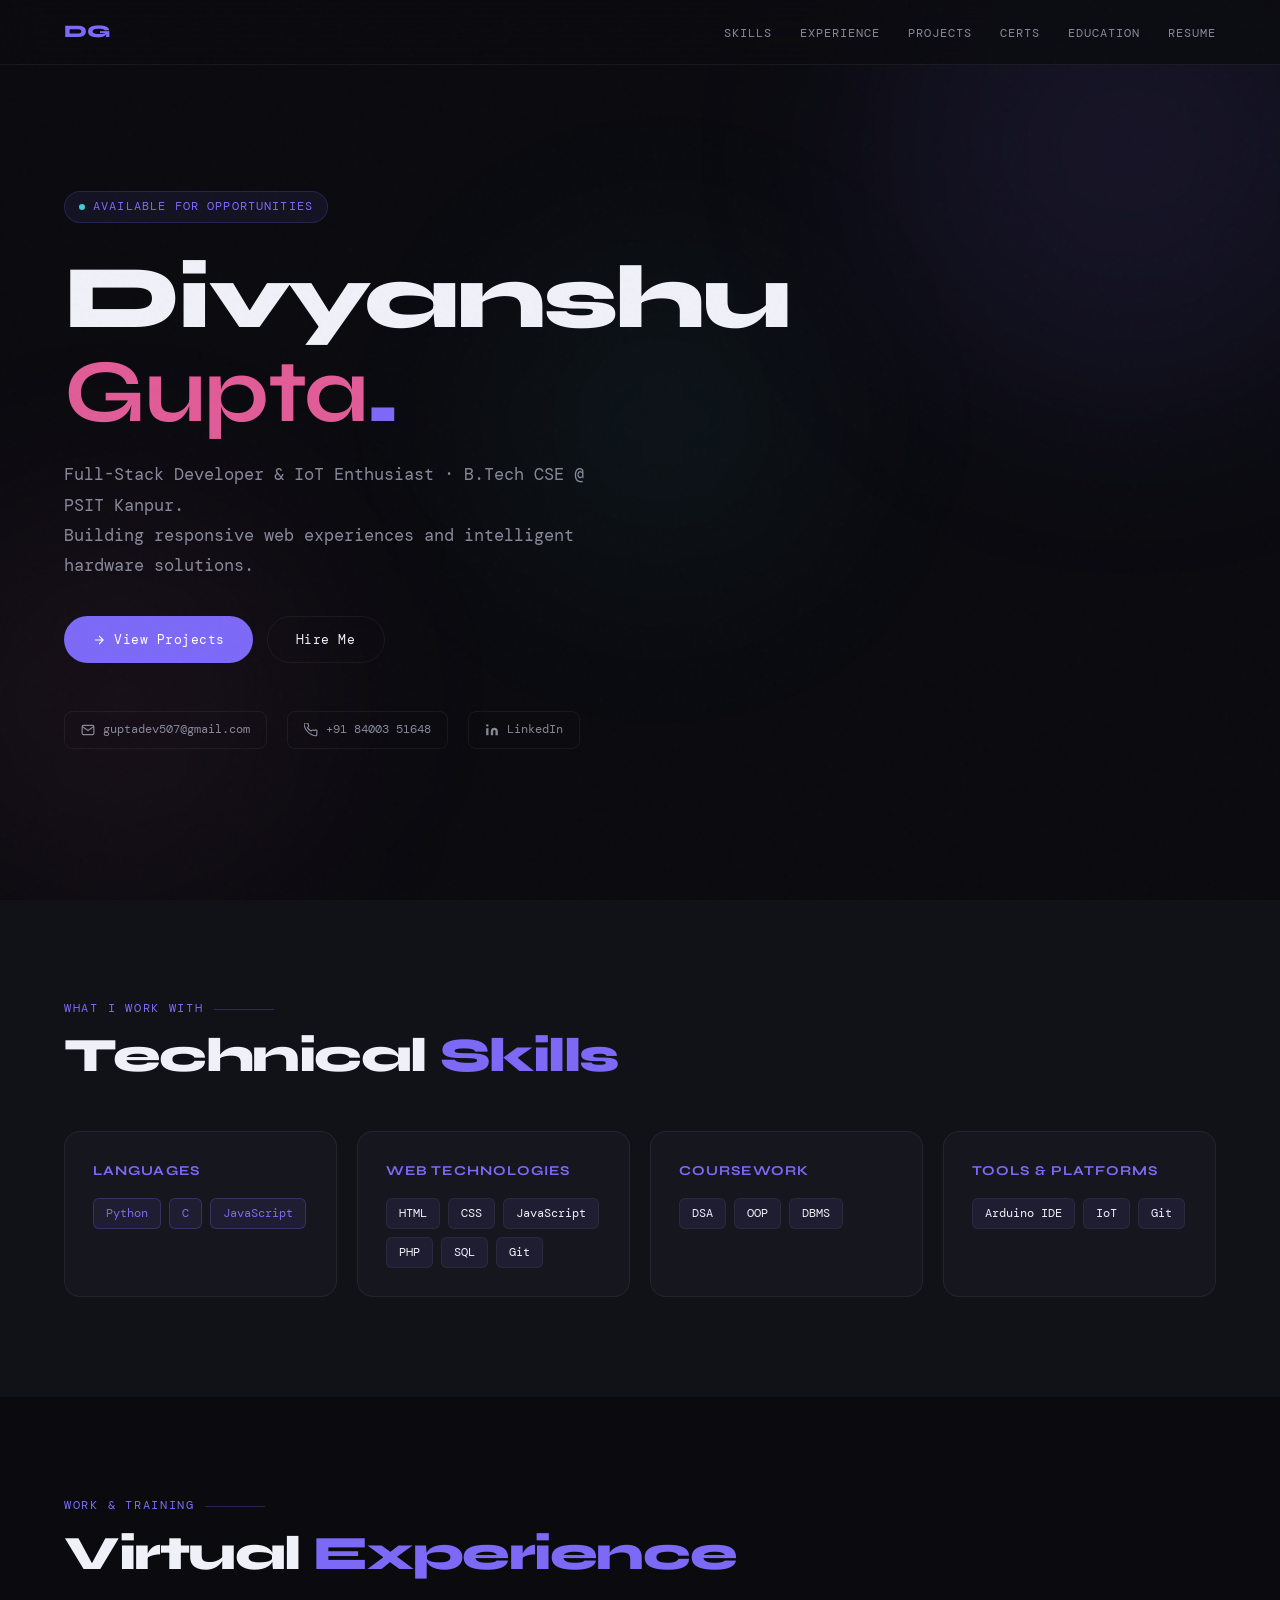
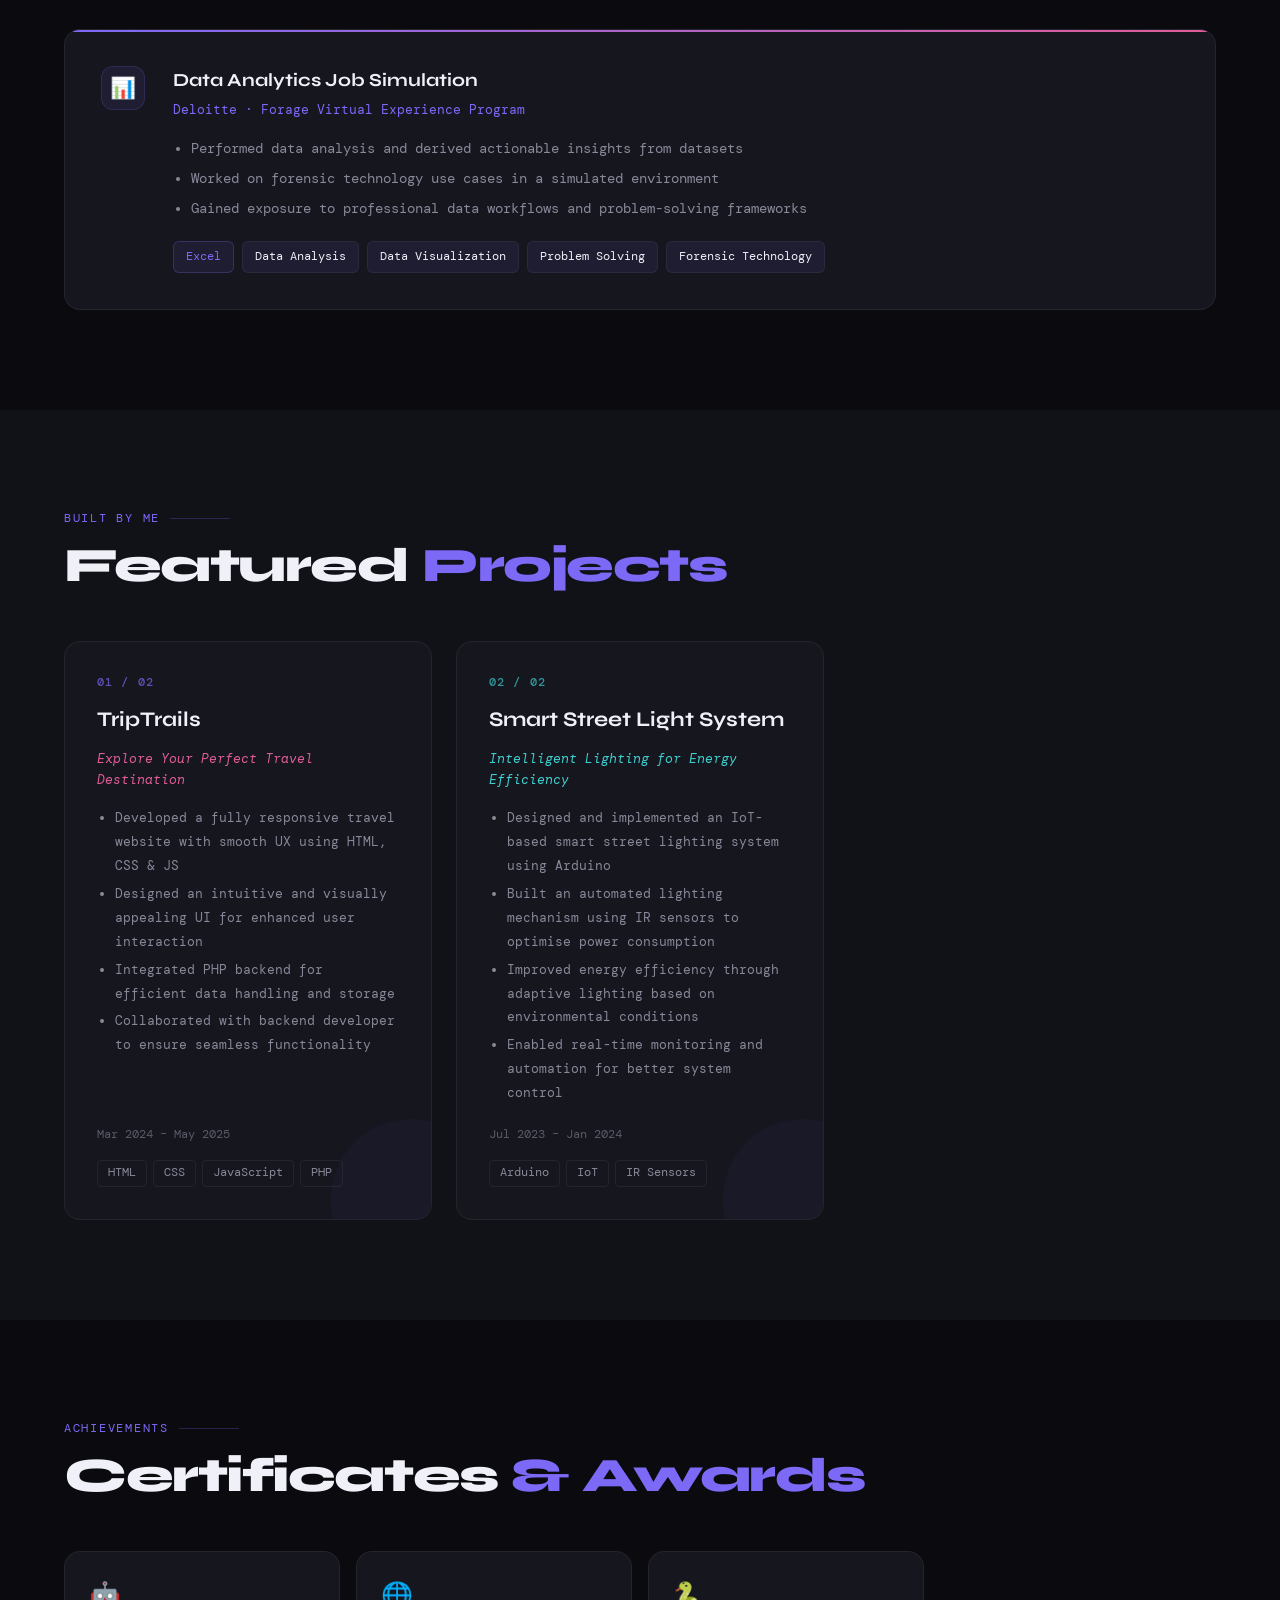
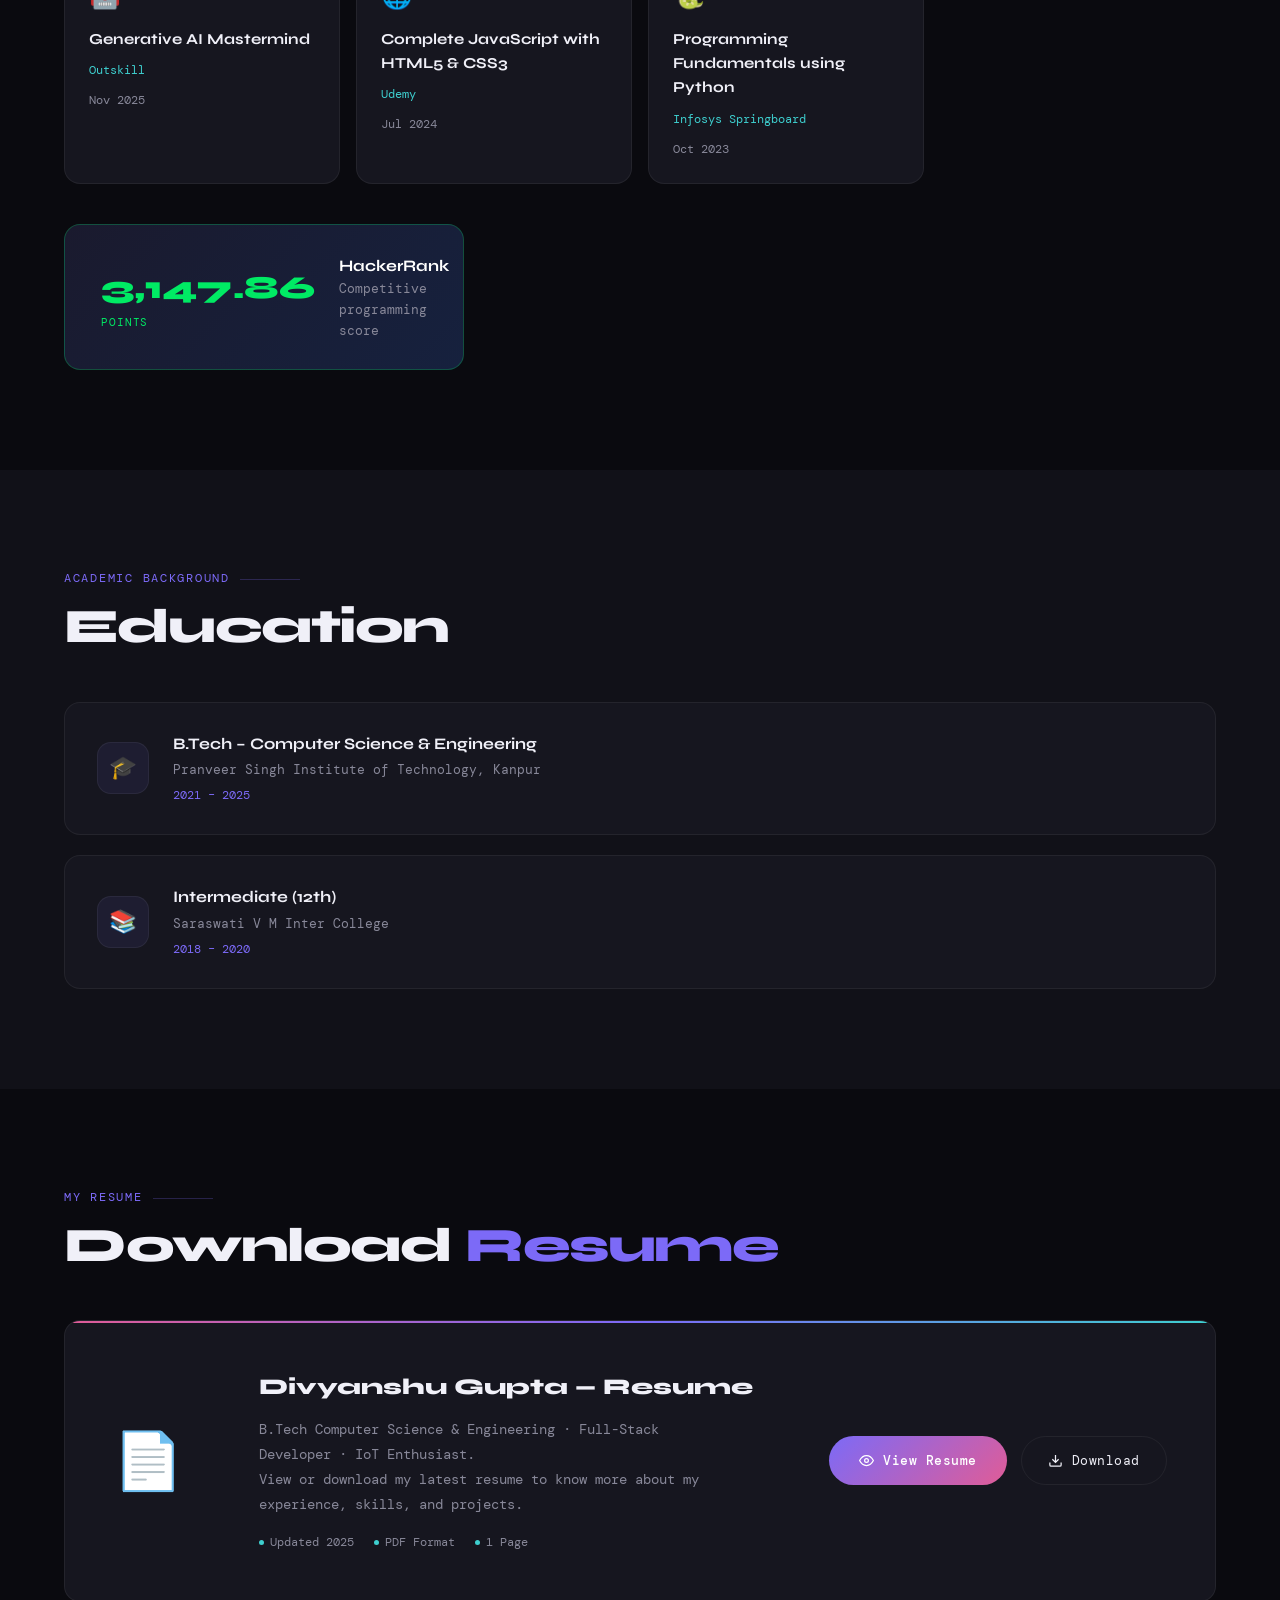
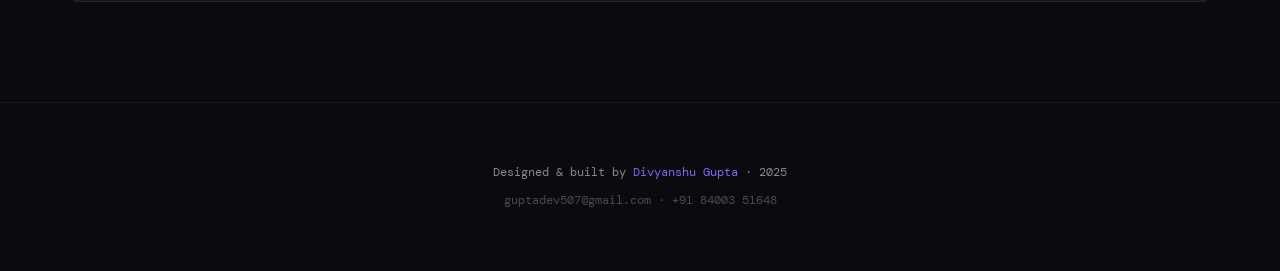
==== index.html @ 2677fa79 "Add files via upload" ====
<!DOCTYPE html>
<html lang="en">
<head>
<meta charset="UTF-8">
<meta name="viewport" content="width=device-width, initial-scale=1.0">
<title>Divyanshu Gupta – Developer Portfolio</title>
<link href="https://fonts.googleapis.com/css2?family=Syne:wght@400;600;700;800&family=DM+Mono:wght@300;400;500&family=Instrument+Serif:ital@0;1&display=swap" rel="stylesheet">
<link href="https://api.fontshare.com/v2/css?f[]=nexa@900,700,400&display=swap" rel="stylesheet">
<style>
  :root {
    --bg: #0a0a0f;
    --surface: #111118;
    --card: #16161f;
    --border: #ffffff0f;
    --accent: #7c6af7;
    --accent2: #e05c97;
    --accent3: #3ecfcf;
    --text: #f0f0f8;
    --muted: #888899;
    --tag-bg: #7c6af715;
    --radius: 16px;
  }

  *, *::before, *::after { box-sizing: border-box; margin: 0; padding: 0; }
  html { scroll-behavior: smooth; }

  body {
    background: var(--bg);
    color: var(--text);
    font-family: 'DM Mono', monospace;
    overflow-x: hidden;
    line-height: 1.6;
  }

  body::before {
    content: '';
    position: fixed; inset: 0;
    background-image: url("data:image/svg+xml,%3Csvg viewBox='0 0 200 200' xmlns='http://www.w3.org/2000/svg'%3E%3Cfilter id='n'%3E%3CfeTurbulence type='fractalNoise' baseFrequency='0.9' numOctaves='4' stitchTiles='stitch'/%3E%3C/filter%3E%3Crect width='100%25' height='100%25' filter='url(%23n)' opacity='0.04'/%3E%3C/svg%3E");
    pointer-events: none; z-index: 9999; opacity: .5;
  }

  /* ── Nav ── */
  nav {
    position: fixed; top: 0; left: 0; right: 0; z-index: 100;
    display: flex; align-items: center; justify-content: space-between;
    padding: 18px 5vw;
    background: #0a0a0fcc;
    backdrop-filter: blur(20px);
    border-bottom: 1px solid var(--border);
  }
  .nav-logo {
    font-family: 'Syne', sans-serif;
    font-weight: 800; font-size: 1.1rem;
    color: var(--accent); letter-spacing: -.02em;
    text-decoration: none;
  }
  .nav-links { display: flex; gap: 28px; list-style: none; }
  .nav-links a {
    color: var(--muted); text-decoration: none;
    font-size: .78rem; letter-spacing: .08em; text-transform: uppercase;
    transition: color .2s;
  }
  .nav-links a:hover { color: var(--text); }
  .hamburger { display: none; flex-direction: column; gap: 5px; cursor: pointer; background: none; border: none; }
  .hamburger span { width: 22px; height: 2px; background: var(--text); transition: all .3s; border-radius: 2px; }

  /* ── Hero ── */
  #hero {
    min-height: 100vh;
    display: flex; align-items: center;
    padding: 120px 5vw 80px;
    position: relative; overflow: hidden;
  }
  .hero-glow { position: absolute; border-radius: 50%; filter: blur(100px); pointer-events: none; }
  .glow-1 { width: 500px; height: 500px; background: #7c6af718; top: -100px; right: -100px; }
  .glow-2 { width: 400px; height: 400px; background: #e05c9710; bottom: 0; left: -80px; }
  .glow-3 { width: 300px; height: 300px; background: #3ecfcf10; top: 30%; left: 40%; }

  .hero-inner { max-width: 900px; position: relative; z-index: 1; }
  .hero-badge {
    display: inline-flex; align-items: center; gap: 8px;
    background: var(--tag-bg); border: 1px solid #7c6af730;
    padding: 6px 14px; border-radius: 100px;
    font-size: .72rem; color: var(--accent); letter-spacing: .1em;
    text-transform: uppercase; margin-bottom: 28px;
    animation: fadeUp .6s ease both;
  }
  .hero-badge::before { content: ''; width: 6px; height: 6px; border-radius: 50%; background: var(--accent3); animation: pulse 2s infinite; }
  @keyframes pulse { 0%,100%{opacity:1} 50%{opacity:.3} }

  h1 {
    font-family: 'Syne', sans-serif;
    font-size: clamp(2.8rem, 7vw, 6rem);
    font-weight: 800; line-height: 1.05; letter-spacing: -.04em;
    animation: fadeUp .6s .1s ease both;
  }
  h1 .accent { color: var(--accent); }
  h1 .italic { font-family: 'Instrument Serif', serif; font-style: italic; color: var(--accent2); font-weight: 400; }
  h1 .name-nexa {
    font-family: 'Nexa', 'Syne', sans-serif;
    font-weight: 900;
    letter-spacing: -.03em;
  }
  h1 .name-nexa.italic {
    font-family: 'Nexa', 'Syne', sans-serif;
    font-style: normal;
    color: var(--accent2);
    font-weight: 700;
    letter-spacing: -.02em;
  }

  .hero-sub {
    margin-top: 20px;
    font-size: clamp(.9rem, 2vw, 1.05rem);
    color: var(--muted); max-width: 540px; line-height: 1.8;
    animation: fadeUp .6s .2s ease both;
  }
  .hero-cta {
    margin-top: 36px; display: flex; gap: 14px; flex-wrap: wrap;
    animation: fadeUp .6s .3s ease both;
  }
  .btn {
    padding: 12px 28px; border-radius: 100px;
    font-family: 'DM Mono', monospace; font-size: .82rem;
    letter-spacing: .04em; text-decoration: none;
    cursor: pointer; transition: all .2s; border: none;
    display: inline-flex; align-items: center; gap: 8px;
  }
  .btn-primary { background: var(--accent); color: #fff; }
  .btn-primary:hover { background: #9584ff; transform: translateY(-2px); box-shadow: 0 8px 24px #7c6af740; }
  .btn-outline { background: transparent; color: var(--text); border: 1px solid var(--border); }
  .btn-outline:hover { border-color: var(--accent); color: var(--accent); transform: translateY(-2px); }

  .hero-contacts {
    margin-top: 48px; display: flex; gap: 20px; flex-wrap: wrap;
    animation: fadeUp .6s .4s ease both;
  }
  .contact-chip {
    display: inline-flex; align-items: center; gap: 8px;
    color: var(--muted); font-size: .78rem; text-decoration: none;
    padding: 8px 16px; border: 1px solid var(--border); border-radius: 8px;
    transition: all .2s;
  }
  .contact-chip:hover { color: var(--text); border-color: #7c6af760; background: var(--tag-bg); }
  .contact-chip svg { width: 14px; height: 14px; }

  /* ── Sections common ── */
  section { padding: 100px 5vw; }
  .section-label {
    font-size: .72rem; letter-spacing: .15em; text-transform: uppercase;
    color: var(--accent); margin-bottom: 12px; display: flex; align-items: center; gap: 10px;
  }
  .section-label::after { content: ''; flex: 1; max-width: 60px; height: 1px; background: #7c6af740; }
  h2 {
    font-family: 'Syne', sans-serif;
    font-size: clamp(1.8rem, 4vw, 3rem);
    font-weight: 800; letter-spacing: -.03em; line-height: 1.1;
    margin-bottom: 48px;
  }

  @keyframes fadeUp {
    from { opacity: 0; transform: translateY(24px); }
    to { opacity: 1; transform: translateY(0); }
  }
  .reveal { opacity: 0; transform: translateY(32px); transition: opacity .7s ease, transform .7s ease; }
  .reveal.visible { opacity: 1; transform: none; }

  /* ── Skills ── */
  #skills { background: var(--surface); }
  .skills-grid { display: grid; grid-template-columns: repeat(auto-fill, minmax(260px, 1fr)); gap: 20px; }
  .skill-card {
    background: var(--card); border: 1px solid var(--border); border-radius: var(--radius);
    padding: 28px; transition: border-color .2s, transform .2s;
  }
  .skill-card:hover { border-color: #7c6af750; transform: translateY(-4px); }
  .skill-card h3 {
    font-family: 'Syne', sans-serif; font-size: .85rem; font-weight: 700;
    letter-spacing: .08em; text-transform: uppercase; color: var(--accent); margin-bottom: 16px;
  }
  .skill-tags { display: flex; flex-wrap: wrap; gap: 8px; }
  .tag {
    background: var(--tag-bg); color: var(--text);
    padding: 5px 12px; border-radius: 6px; font-size: .75rem; border: 1px solid var(--border);
  }
  .tag.hl { border-color: #7c6af740; color: var(--accent); }

  /* ── Experience ── */
  #experience { background: var(--bg); }
  .exp-card {
    background: var(--card); border: 1px solid var(--border);
    border-radius: var(--radius); padding: 36px;
    display: grid; grid-template-columns: auto 1fr; gap: 0 28px;
    position: relative; overflow: hidden; transition: border-color .2s;
  }
  .exp-card:hover { border-color: #7c6af750; }
  .exp-card::before {
    content: ''; position: absolute; top: 0; left: 0; right: 0; height: 2px;
    background: linear-gradient(90deg, var(--accent), var(--accent2));
  }
  .exp-dot {
    width: 44px; height: 44px; border-radius: 12px;
    background: var(--tag-bg); border: 1px solid #7c6af730;
    display: flex; align-items: center; justify-content: center;
    font-size: 1.3rem; flex-shrink: 0;
  }
  .exp-body h3 { font-family: 'Syne', sans-serif; font-size: 1.15rem; font-weight: 700; margin-bottom: 4px; }
  .exp-body .org { color: var(--accent); font-size: .82rem; margin-bottom: 16px; }
  .exp-body ul { padding-left: 18px; color: var(--muted); font-size: .85rem; line-height: 1.9; }
  .exp-body ul li { margin-bottom: 4px; }
  .exp-body .tech-row { margin-top: 20px; display: flex; flex-wrap: wrap; gap: 8px; }

  /* ── Projects ── */
  #projects { background: var(--surface); }
  .projects-grid { display: grid; grid-template-columns: repeat(auto-fill, minmax(340px, 1fr)); gap: 24px; }
  .project-card {
    background: var(--card); border: 1px solid var(--border); border-radius: var(--radius);
    padding: 32px; display: flex; flex-direction: column; gap: 16px;
    transition: all .3s; position: relative; overflow: hidden;
  }
  .project-card::after {
    content: ''; position: absolute; bottom: -60px; right: -60px;
    width: 160px; height: 160px; border-radius: 50%;
    background: var(--accent); opacity: .04; transition: transform .4s;
  }
  .project-card:hover { border-color: #7c6af750; transform: translateY(-6px); box-shadow: 0 20px 60px #7c6af715; }
  .project-card:hover::after { transform: scale(2); }
  .project-num { font-size: .72rem; color: var(--accent); font-weight: 500; letter-spacing: .1em; opacity: .7; }
  .project-card h3 { font-family: 'Syne', sans-serif; font-size: 1.3rem; font-weight: 700; line-height: 1.2; }
  .project-card .tagline { font-size: .8rem; color: var(--accent2); font-style: italic; }
  .project-card .desc { color: var(--muted); font-size: .83rem; line-height: 1.8; flex: 1; }
  .project-card .desc ul { padding-left: 18px; }
  .project-card .desc li { margin-bottom: 4px; }
  .project-date { font-size: .75rem; color: var(--muted); opacity: .6; }
  .project-stack { display: flex; flex-wrap: wrap; gap: 6px; }
  .stack-tag {
    background: transparent; border: 1px solid var(--border);
    padding: 3px 10px; border-radius: 4px; font-size: .72rem; color: var(--muted);
  }

  /* ── Certificates ── */
  #certificates { background: var(--bg); }
  .certs-grid { display: grid; grid-template-columns: repeat(auto-fill, minmax(240px, 1fr)); gap: 16px; }
  .cert-card {
    background: var(--card); border: 1px solid var(--border); border-radius: var(--radius);
    padding: 24px; transition: all .2s; display: flex; flex-direction: column; gap: 10px;
  }
  .cert-card:hover { border-color: #3ecfcf50; transform: translateY(-3px); }
  .cert-icon { font-size: 1.6rem; }
  .cert-card h3 { font-family: 'Syne', sans-serif; font-size: .95rem; font-weight: 700; }
  .cert-card .issuer { font-size: .78rem; color: var(--accent3); }
  .cert-card .date { font-size: .74rem; color: var(--muted); }
  .hr-badge {
    margin-top: 32px;
    background: linear-gradient(135deg, #1a1a2e, #16213e);
    border: 1px solid #00ea6440; border-radius: var(--radius);
    padding: 28px 36px; display: flex; align-items: center; gap: 24px; max-width: 400px;
  }
  .hr-badge .score { font-family: 'Syne', sans-serif; font-size: 2rem; font-weight: 800; color: #00ea64; }
  .hr-badge .label { font-size: .82rem; color: var(--muted); }

  /* ── Education ── */
  #education { background: var(--surface); }
  .edu-list { display: flex; flex-direction: column; gap: 20px; }
  .edu-card {
    background: var(--card); border: 1px solid var(--border); border-radius: var(--radius);
    padding: 28px 32px; display: flex; align-items: center; gap: 24px; transition: border-color .2s;
  }
  .edu-card:hover { border-color: #7c6af740; }
  .edu-icon {
    width: 52px; height: 52px; border-radius: 14px; flex-shrink: 0;
    background: var(--tag-bg); border: 1px solid var(--border);
    display: flex; align-items: center; justify-content: center; font-size: 1.4rem;
  }
  .edu-info h3 { font-family: 'Syne', sans-serif; font-size: 1rem; font-weight: 700; }
  .edu-info .inst { color: var(--muted); font-size: .83rem; margin-top: 3px; }
  .edu-info .year { color: var(--accent); font-size: .78rem; margin-top: 6px; }

  /* ── Footer ── */
  footer {
    text-align: center; padding: 60px 5vw;
    border-top: 1px solid var(--border);
    color: var(--muted); font-size: .78rem;
  }
  footer a { color: var(--accent); text-decoration: none; }

  ::-webkit-scrollbar { width: 4px; }
  ::-webkit-scrollbar-track { background: var(--bg); }
  ::-webkit-scrollbar-thumb { background: #7c6af740; border-radius: 2px; }

  /* ── Resume ── */
  #resume { background: var(--bg); }
  .resume-card {
    background: var(--card); border: 1px solid var(--border); border-radius: var(--radius);
    padding: 48px; display: flex; align-items: center; justify-content: space-between;
    gap: 32px; flex-wrap: wrap;
    position: relative; overflow: hidden; transition: border-color .2s;
  }
  .resume-card::before {
    content: ''; position: absolute; top: 0; left: 0; right: 0; height: 2px;
    background: linear-gradient(90deg, var(--accent2), var(--accent), var(--accent3));
  }
  .resume-card:hover { border-color: #7c6af750; }
  .resume-info { display: flex; flex-direction: column; gap: 12px; }
  .resume-info h3 { font-family: 'Syne', sans-serif; font-size: 1.4rem; font-weight: 800; }
  .resume-info p { color: var(--muted); font-size: .87rem; max-width: 440px; line-height: 1.8; }
  .resume-meta { display: flex; gap: 20px; flex-wrap: wrap; margin-top: 4px; }
  .resume-meta span {
    display: inline-flex; align-items: center; gap: 6px;
    color: var(--muted); font-size: .75rem;
  }
  .resume-meta span::before { content: ''; width: 5px; height: 5px; border-radius: 50%; background: var(--accent3); }
  .resume-actions { display: flex; gap: 14px; flex-shrink: 0; flex-wrap: wrap; }
  .btn-resume-view {
    padding: 13px 30px; border-radius: 100px;
    font-family: 'DM Mono', monospace; font-size: .82rem;
    letter-spacing: .04em; text-decoration: none; cursor: pointer;
    transition: all .25s; border: none; display: inline-flex; align-items: center; gap: 9px;
    background: linear-gradient(135deg, var(--accent), var(--accent2));
    color: #fff; font-weight: 500;
  }
  .btn-resume-view:hover { transform: translateY(-2px); box-shadow: 0 10px 28px #7c6af745; opacity: .92; }
  .btn-resume-dl {
    padding: 13px 26px; border-radius: 100px;
    font-family: 'DM Mono', monospace; font-size: .82rem;
    letter-spacing: .04em; text-decoration: none; cursor: pointer;
    transition: all .25s; display: inline-flex; align-items: center; gap: 9px;
    background: transparent; color: var(--text); border: 1px solid var(--border);
  }
  .btn-resume-dl:hover { border-color: var(--accent3); color: var(--accent3); transform: translateY(-2px); }
  .resume-icon {
    font-size: 3.5rem; flex-shrink: 0;
    animation: float 3s ease-in-out infinite;
  }
  @keyframes float { 0%,100%{transform:translateY(0)} 50%{transform:translateY(-8px)} }

  /* ── Mobile ── */
  @media (max-width: 768px) {
    .nav-links {
      display: none; flex-direction: column; gap: 20px;
      position: fixed; inset: 0; top: 65px;
      background: var(--bg); padding: 40px 5vw; z-index: 99;
      overflow-y: auto;
    }
    .nav-links.open { display: flex; }
    .hamburger { display: flex; }
    #hero { padding-top: 100px; padding-bottom: 60px; }
    .exp-card { grid-template-columns: 1fr; }
    .exp-dot { display: none; }
    .hr-badge { flex-direction: column; gap: 12px; text-align: center; }
    .edu-card { flex-direction: column; text-align: center; }
    .resume-card { flex-direction: column; align-items: flex-start; padding: 32px 24px; }
    .resume-actions { width: 100%; }
    .btn-resume-view, .btn-resume-dl { flex: 1; justify-content: center; }
    section { padding: 72px 5vw; }
    h2 { margin-bottom: 32px; }
  }
  @media (max-width: 480px) {
    .projects-grid { grid-template-columns: 1fr; }
    .skills-grid { grid-template-columns: 1fr; }
    .certs-grid { grid-template-columns: 1fr 1fr; }
    .hero-contacts { gap: 10px; }
    .contact-chip { font-size: .72rem; padding: 7px 12px; }
    .resume-actions { flex-direction: column; }
    .btn-resume-view, .btn-resume-dl { width: 100%; justify-content: center; }
    .hr-badge { max-width: 100%; }
  }
  @media (max-width: 360px) {
    .certs-grid { grid-template-columns: 1fr; }
    h1 { font-size: 2.4rem; }
  }
</style>
</head>
<body>

<!-- NAV -->
<nav>
  <a href="#hero" class="nav-logo">DG</a>
  <ul class="nav-links" id="navLinks">
    <li><a href="#skills">Skills</a></li>
    <li><a href="#experience">Experience</a></li>
    <li><a href="#projects">Projects</a></li>
    <li><a href="#certificates">Certs</a></li>
    <li><a href="#education">Education</a></li>
    <li><a href="#resume">Resume</a></li>
  </ul>
  <button class="hamburger" id="ham" aria-label="Menu">
    <span></span><span></span><span></span>
  </button>
</nav>

<!-- HERO -->
<section id="hero">
  <div class="hero-glow glow-1"></div>
  <div class="hero-glow glow-2"></div>
  <div class="hero-glow glow-3"></div>
  <div class="hero-inner">
    <div class="hero-badge">Available for opportunities</div>
    <h1>
      <span class="name-nexa">Divyanshu</span><br>
      <span class="name-nexa italic">Gupta</span><span class="accent">.</span>
    </h1>
    <p class="hero-sub">
      Full-Stack Developer &amp; IoT Enthusiast · B.Tech CSE @ PSIT Kanpur.<br>
      Building responsive web experiences and intelligent hardware solutions.
    </p>
    <div class="hero-cta">
      <a href="#projects" class="btn btn-primary">
        <svg width="14" height="14" fill="none" viewBox="0 0 24 24" stroke="currentColor" stroke-width="2"><path d="M5 12h14M12 5l7 7-7 7"/></svg>
        View Projects
      </a>
      <a href="mailto:guptadev507@gmail.com" class="btn btn-outline">Hire Me</a>
    </div>
    <div class="hero-contacts">
      <a href="mailto:guptadev507@gmail.com" class="contact-chip">
        <svg viewBox="0 0 24 24" fill="none" stroke="currentColor" stroke-width="2"><path d="M4 4h16c1.1 0 2 .9 2 2v12c0 1.1-.9 2-2 2H4c-1.1 0-2-.9-2-2V6c0-1.1.9-2 2-2z"/><polyline points="22,6 12,13 2,6"/></svg>
        guptadev507@gmail.com
      </a>
      <a href="tel:+918400351648" class="contact-chip">
        <svg viewBox="0 0 24 24" fill="none" stroke="currentColor" stroke-width="2"><path d="M22 16.92v3a2 2 0 01-2.18 2 19.79 19.79 0 01-8.63-3.07A19.5 19.5 0 013.07 10.8 19.79 19.79 0 01.12 2.25 2 2 0 012.11.07h3a2 2 0 012 1.72 12.84 12.84 0 00.7 2.81 2 2 0 01-.45 2.11L6.09 7.91a16 16 0 006 6l1.27-1.27a2 2 0 012.11-.45 12.84 12.84 0 002.81.7A2 2 0 0122 14.92z"/></svg>
        +91 84003 51648
      </a>
      <a href="https://www.linkedin.com/in/divyanshu-gupta-155121254/" target="_blank" class="contact-chip">
        <svg viewBox="0 0 24 24" fill="currentColor"><path d="M16 8a6 6 0 016 6v7h-4v-7a2 2 0 00-2-2 2 2 0 00-2 2v7h-4v-7a6 6 0 016-6zM2 9h4v12H2z"/><circle cx="4" cy="4" r="2"/></svg>
        LinkedIn
      </a>
    </div>
  </div>
</section>

<!-- SKILLS -->
<section id="skills">
  <div class="section-label">What I work with</div>
  <h2>Technical <span style="color:var(--accent)">Skills</span></h2>
  <div class="skills-grid">
    <div class="skill-card reveal">
      <h3>Languages</h3>
      <div class="skill-tags">
        <span class="tag hl">Python</span>
        <span class="tag hl">C</span>
        <span class="tag hl">JavaScript</span>
      </div>
    </div>
    <div class="skill-card reveal">
      <h3>Web Technologies</h3>
      <div class="skill-tags">
        <span class="tag">HTML</span>
        <span class="tag">CSS</span>
        <span class="tag">JavaScript</span>
        <span class="tag">PHP</span>
        <span class="tag">SQL</span>
        <span class="tag">Git</span>
      </div>
    </div>
    <div class="skill-card reveal">
      <h3>Coursework</h3>
      <div class="skill-tags">
        <span class="tag">DSA</span>
        <span class="tag">OOP</span>
        <span class="tag">DBMS</span>
      </div>
    </div>
    <div class="skill-card reveal">
      <h3>Tools &amp; Platforms</h3>
      <div class="skill-tags">
        <span class="tag">Arduino IDE</span>
        <span class="tag">IoT</span>
        <span class="tag">Git</span>
      </div>
    </div>
  </div>
</section>

<!-- EXPERIENCE -->
<section id="experience">
  <div class="section-label">Work &amp; Training</div>
  <h2>Virtual <span style="color:var(--accent)">Experience</span></h2>
  <div class="exp-card reveal">
    <div class="exp-dot">📊</div>
    <div class="exp-body">
      <h3>Data Analytics Job Simulation</h3>
      <div class="org">Deloitte · Forage Virtual Experience Program</div>
      <ul>
        <li>Performed data analysis and derived actionable insights from datasets</li>
        <li>Worked on forensic technology use cases in a simulated environment</li>
        <li>Gained exposure to professional data workflows and problem-solving frameworks</li>
      </ul>
      <div class="tech-row">
        <span class="tag hl">Excel</span>
        <span class="tag">Data Analysis</span>
        <span class="tag">Data Visualization</span>
        <span class="tag">Problem Solving</span>
        <span class="tag">Forensic Technology</span>
      </div>
    </div>
  </div>
</section>

<!-- PROJECTS -->
<section id="projects">
  <div class="section-label">Built by me</div>
  <h2>Featured <span style="color:var(--accent)">Projects</span></h2>
  <div class="projects-grid">
    <div class="project-card reveal">
      <div class="project-num">01 / 02</div>
      <h3>TripTrails</h3>
      <div class="tagline">Explore Your Perfect Travel Destination</div>
      <div class="desc">
        <ul>
          <li>Developed a fully responsive travel website with smooth UX using HTML, CSS &amp; JS</li>
          <li>Designed an intuitive and visually appealing UI for enhanced user interaction</li>
          <li>Integrated PHP backend for efficient data handling and storage</li>
          <li>Collaborated with backend developer to ensure seamless functionality</li>
        </ul>
      </div>
      <div class="project-date">Mar 2024 – May 2025</div>
      <div class="project-stack">
        <span class="stack-tag">HTML</span>
        <span class="stack-tag">CSS</span>
        <span class="stack-tag">JavaScript</span>
        <span class="stack-tag">PHP</span>
      </div>
    </div>
    <div class="project-card reveal">
      <div class="project-num" style="color:var(--accent3)">02 / 02</div>
      <h3>Smart Street Light System</h3>
      <div class="tagline" style="color:var(--accent3)">Intelligent Lighting for Energy Efficiency</div>
      <div class="desc">
        <ul>
          <li>Designed and implemented an IoT-based smart street lighting system using Arduino</li>
          <li>Built an automated lighting mechanism using IR sensors to optimise power consumption</li>
          <li>Improved energy efficiency through adaptive lighting based on environmental conditions</li>
          <li>Enabled real-time monitoring and automation for better system control</li>
        </ul>
      </div>
      <div class="project-date">Jul 2023 – Jan 2024</div>
      <div class="project-stack">
        <span class="stack-tag">Arduino</span>
        <span class="stack-tag">IoT</span>
        <span class="stack-tag">IR Sensors</span>
      </div>
    </div>
  </div>
</section>

<!-- CERTIFICATES -->
<section id="certificates">
  <div class="section-label">Achievements</div>
  <h2>Certificates <span style="color:var(--accent)">&amp; Awards</span></h2>
  <div class="certs-grid">
    <div class="cert-card reveal">
      <div class="cert-icon">🤖</div>
      <h3>Generative AI Mastermind</h3>
      <div class="issuer">Outskill</div>
      <div class="date">Nov 2025</div>
    </div>
    <div class="cert-card reveal">
      <div class="cert-icon">🌐</div>
      <h3>Complete JavaScript with HTML5 &amp; CSS3</h3>
      <div class="issuer">Udemy</div>
      <div class="date">Jul 2024</div>
    </div>
    <div class="cert-card reveal">
      <div class="cert-icon">🐍</div>
      <h3>Programming Fundamentals using Python</h3>
      <div class="issuer">Infosys Springboard</div>
      <div class="date">Oct 2023</div>
    </div>
  </div>
  <div class="hr-badge reveal" style="margin-top:40px;">
    <div>
      <div class="score">3,147.86</div>
      <div class="label" style="color:#00ea64; font-size:.7rem; letter-spacing:.08em; text-transform:uppercase;">Points</div>
    </div>
    <div>
      <div style="font-family:'Syne',sans-serif; font-weight:700; font-size:1rem; color:#fff;">HackerRank</div>
      <div class="label">Competitive programming score</div>
    </div>
  </div>
</section>

<!-- EDUCATION -->
<section id="education">
  <div class="section-label">Academic Background</div>
  <h2>Education</h2>
  <div class="edu-list">
    <div class="edu-card reveal">
      <div class="edu-icon">🎓</div>
      <div class="edu-info">
        <h3>B.Tech – Computer Science &amp; Engineering</h3>
        <div class="inst">Pranveer Singh Institute of Technology, Kanpur</div>
        <div class="year">2021 – 2025</div>
      </div>
    </div>
    <div class="edu-card reveal">
      <div class="edu-icon">📚</div>
      <div class="edu-info">
        <h3>Intermediate (12th)</h3>
        <div class="inst">Saraswati V M Inter College</div>
        <div class="year">2018 – 2020</div>
      </div>
    </div>
  </div>
</section>

<!-- RESUME -->
<section id="resume">
  <div class="section-label">My Resume</div>
  <h2>Download <span style="color:var(--accent)">Resume</span></h2>
  <div class="resume-card reveal">
    <div class="resume-icon">📄</div>
    <div class="resume-info">
      <h3>Divyanshu Gupta — Resume</h3>
      <p>B.Tech Computer Science &amp; Engineering · Full-Stack Developer · IoT Enthusiast.<br>
      View or download my latest resume to know more about my experience, skills, and projects.</p>
      <div class="resume-meta">
        <span>Updated 2025</span>
        <span>PDF Format</span>
        <span>1 Page</span>
      </div>
    </div>
    <div class="resume-actions">
      <!--
      ══════════════════════════════════════════════════════
       INSERT YOUR GOOGLE DRIVE RESUME LINK BELOW
      ══════════════════════════════════════════════════════
      -->
      <a href="https://drive.google.com/file/d/1M9zyiJW7eR-QcrNXFByuv1qZKNJpt9Xx/view?usp=sharing" target="_blank" class="btn-resume-view">
        <svg width="15" height="15" fill="none" viewBox="0 0 24 24" stroke="currentColor" stroke-width="2">
          <path d="M1 12s4-8 11-8 11 8 11 8-4 8-11 8-11-8-11-8z"/>
          <circle cx="12" cy="12" r="3"/>
        </svg>
        View Resume
      </a>
      <a href="YOUR_GOOGLE_DRIVE_LINK_HERE" target="_blank" class="btn-resume-dl">
        <svg width="15" height="15" fill="none" viewBox="0 0 24 24" stroke="currentColor" stroke-width="2">
          <path d="M21 15v4a2 2 0 01-2 2H5a2 2 0 01-2-2v-4M7 10l5 5 5-5M12 15V3"/>
        </svg>
        Download
      </a>
    </div>
  </div>
</section>

<!-- FOOTER -->
<footer>
  <p>Designed &amp; built by <a href="mailto:guptadev507@gmail.com">Divyanshu Gupta</a> · 2025</p>
  <p style="margin-top:8px; opacity:.5;">guptadev507@gmail.com · +91 84003 51648</p>
</footer>

<script>
  const ham = document.getElementById('ham');
  const navLinks = document.getElementById('navLinks');
  ham.addEventListener('click', () => navLinks.classList.toggle('open'));
  navLinks.querySelectorAll('a').forEach(a => a.addEventListener('click', () => navLinks.classList.remove('open')));

  const io = new IntersectionObserver((entries) => {
    entries.forEach((e) => {
      if (e.isIntersecting) {
        const parent = e.target.closest('.skills-grid, .projects-grid, .certs-grid, .edu-list');
        const idx = parent ? Array.from(parent.children).indexOf(e.target) : 0;
        setTimeout(() => e.target.classList.add('visible'), idx * 80);
        io.unobserve(e.target);
      }
    });
  }, { threshold: 0.1 });
  document.querySelectorAll('.reveal').forEach(el => io.observe(el));
</script>
</body>
</html>
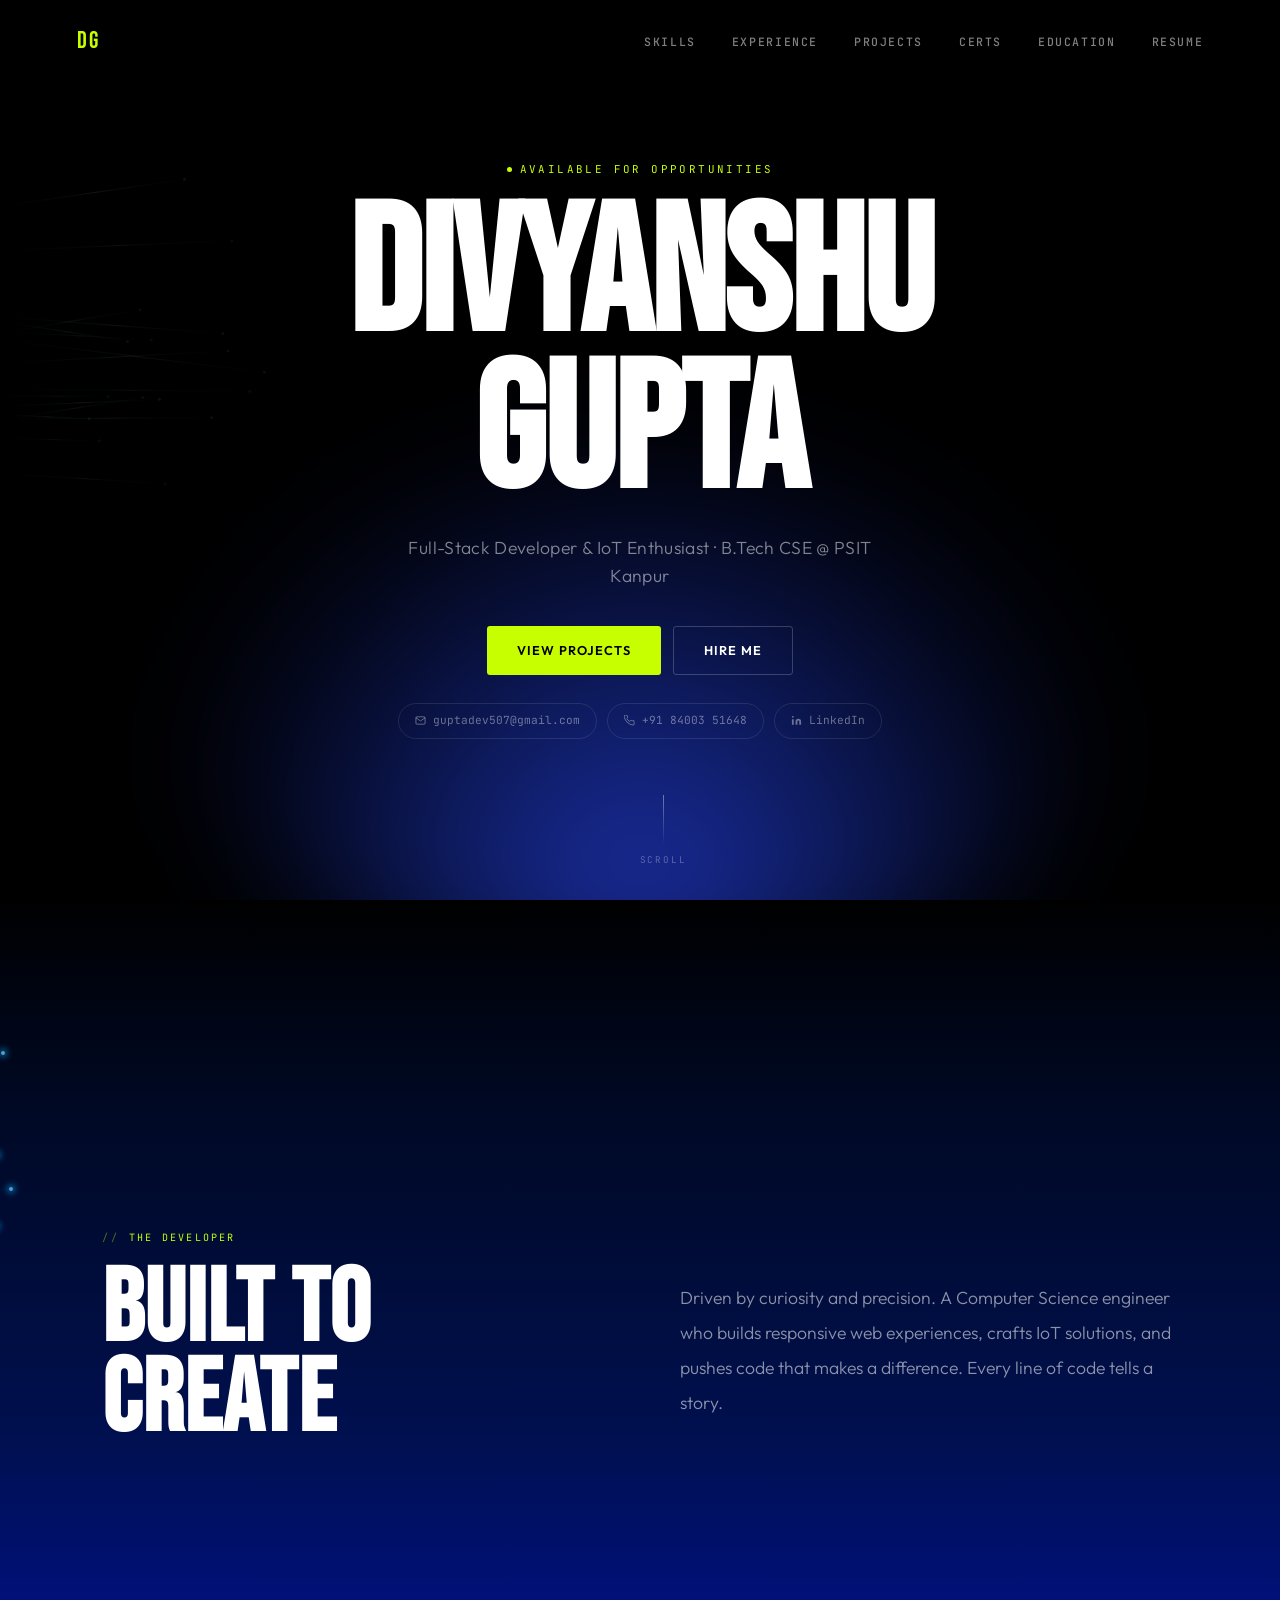
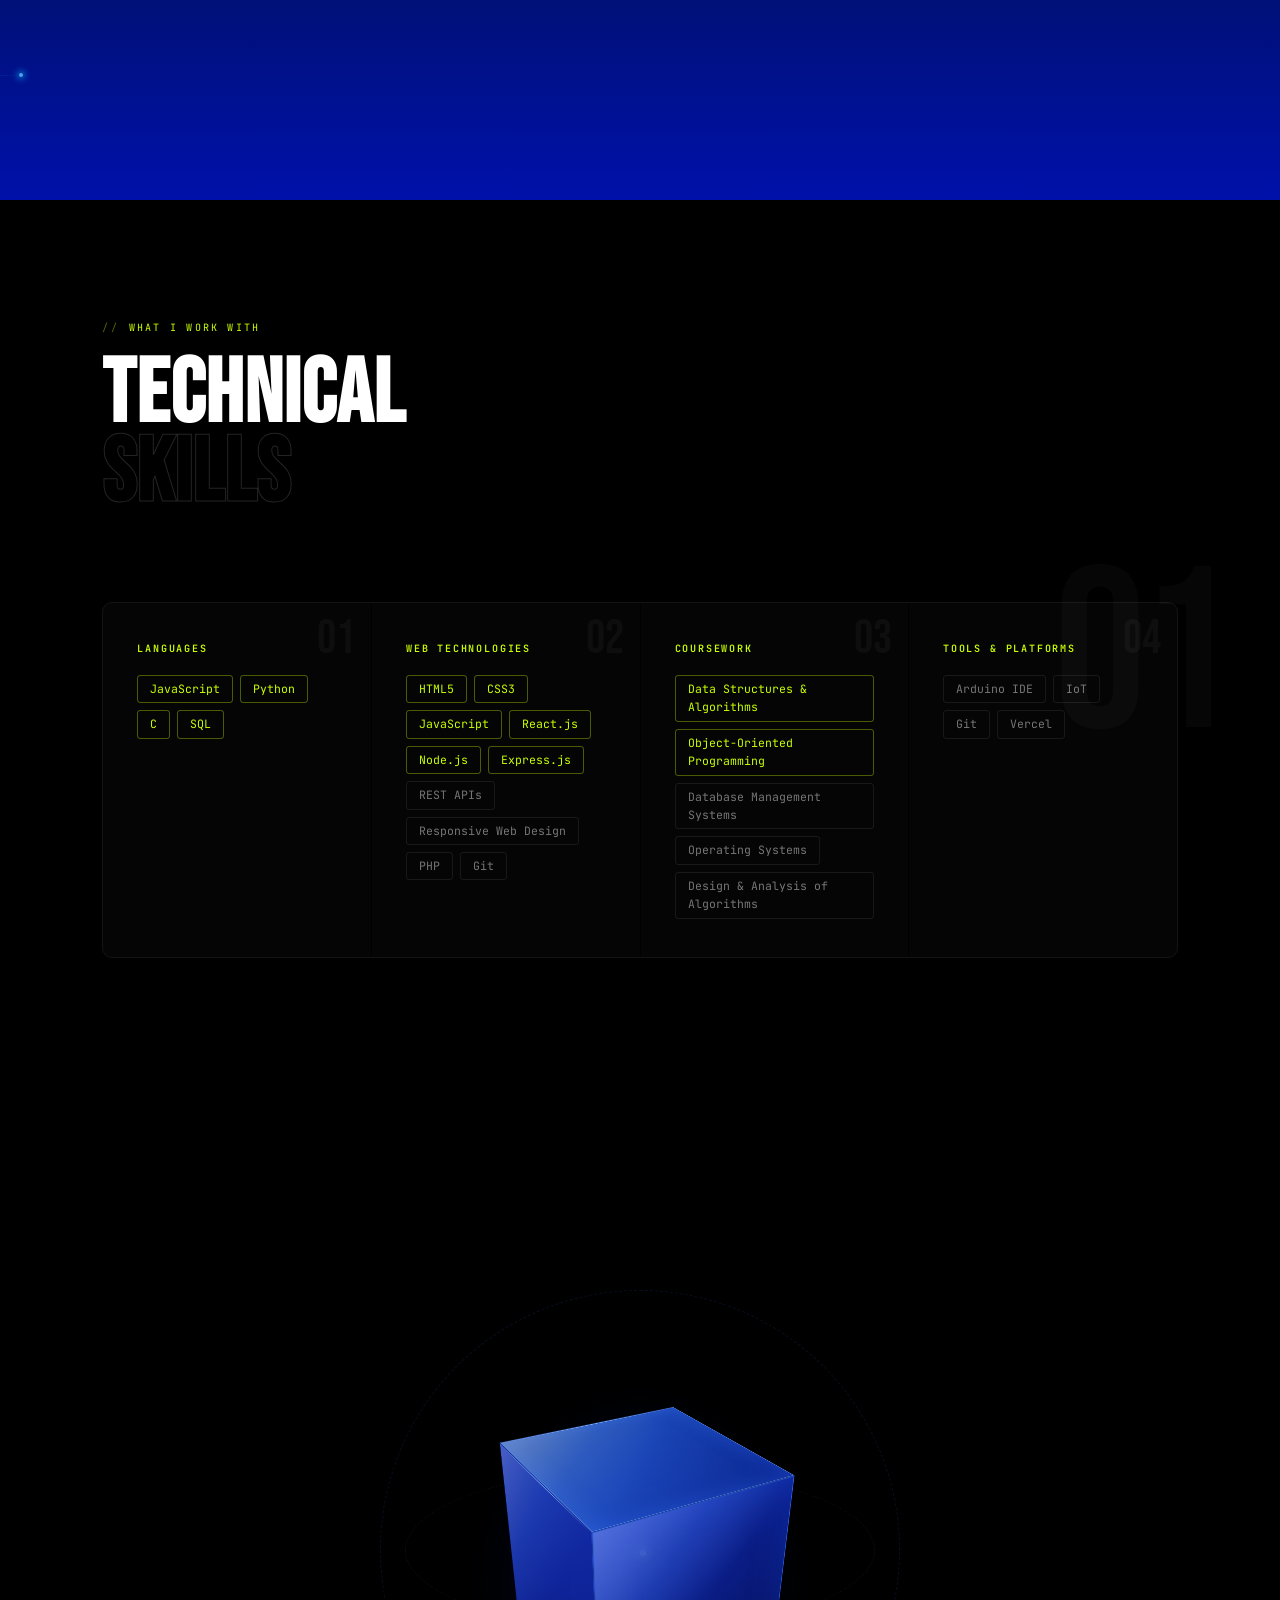
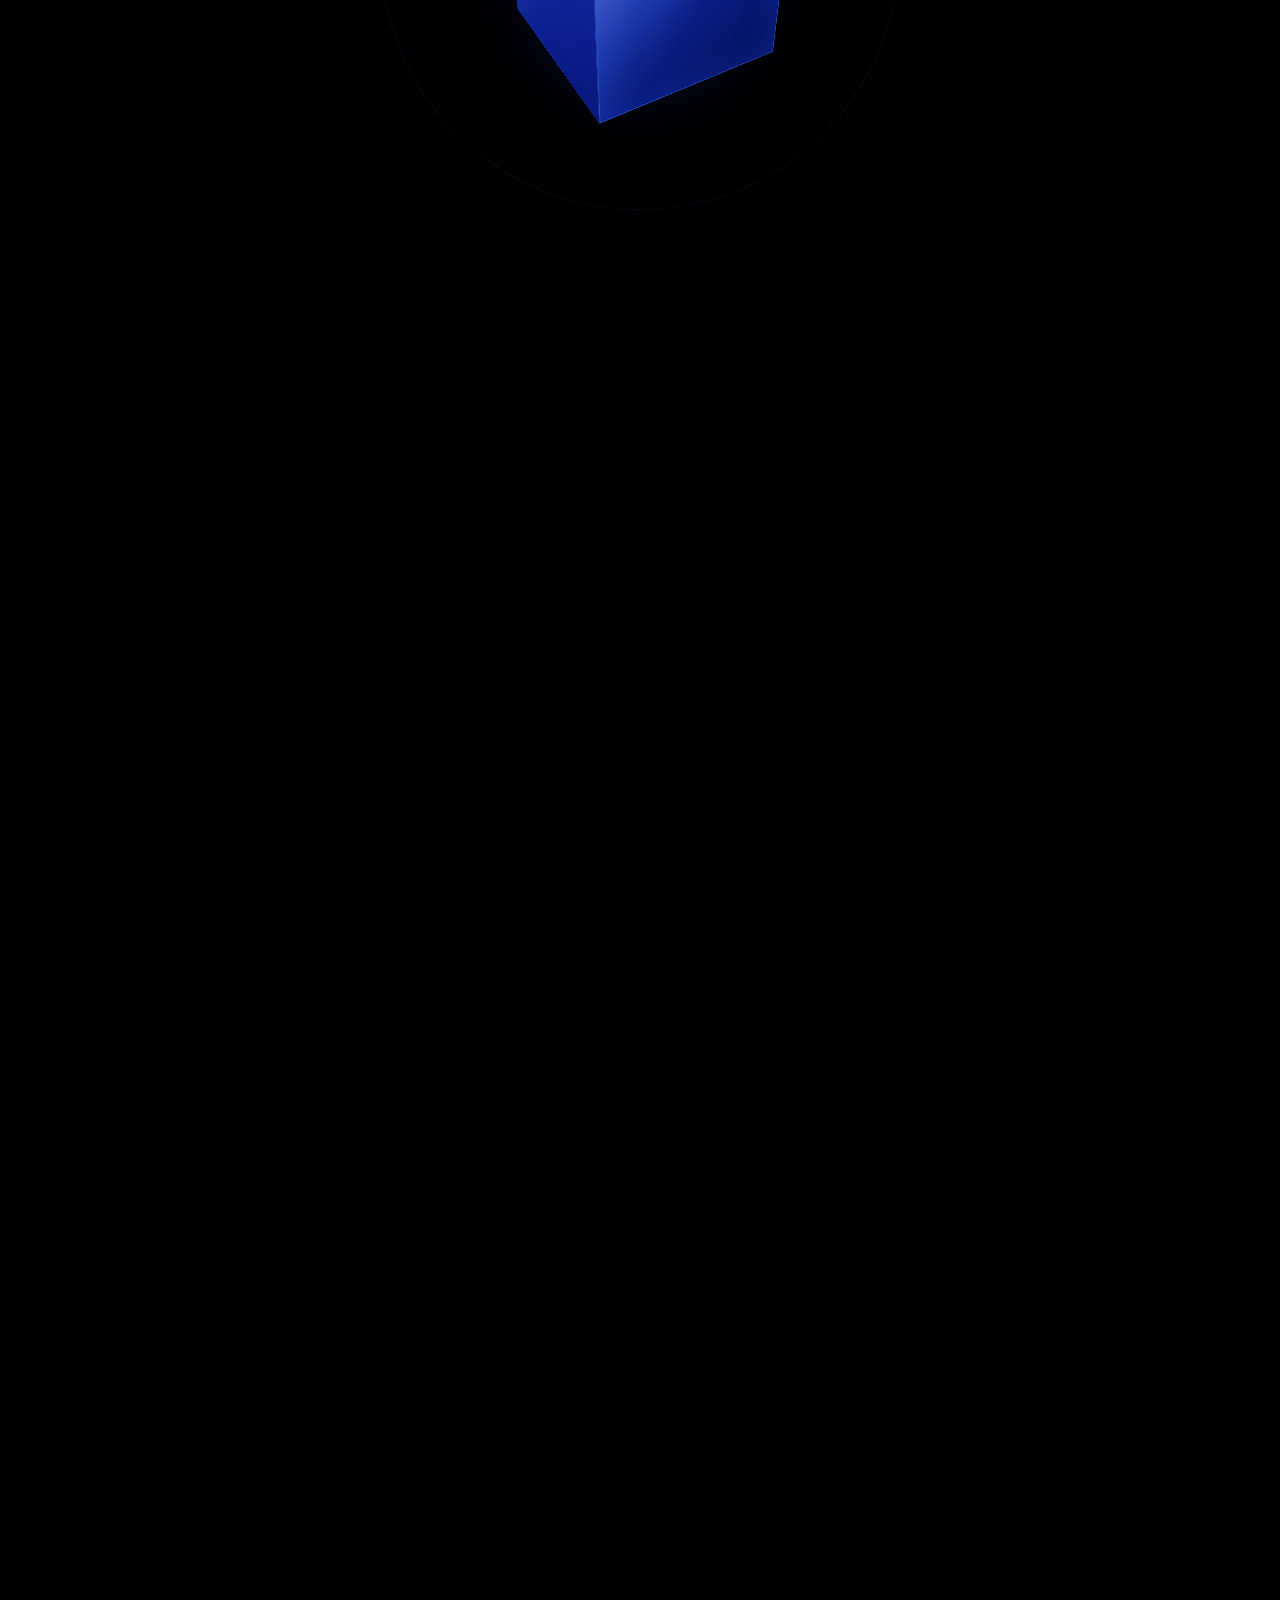
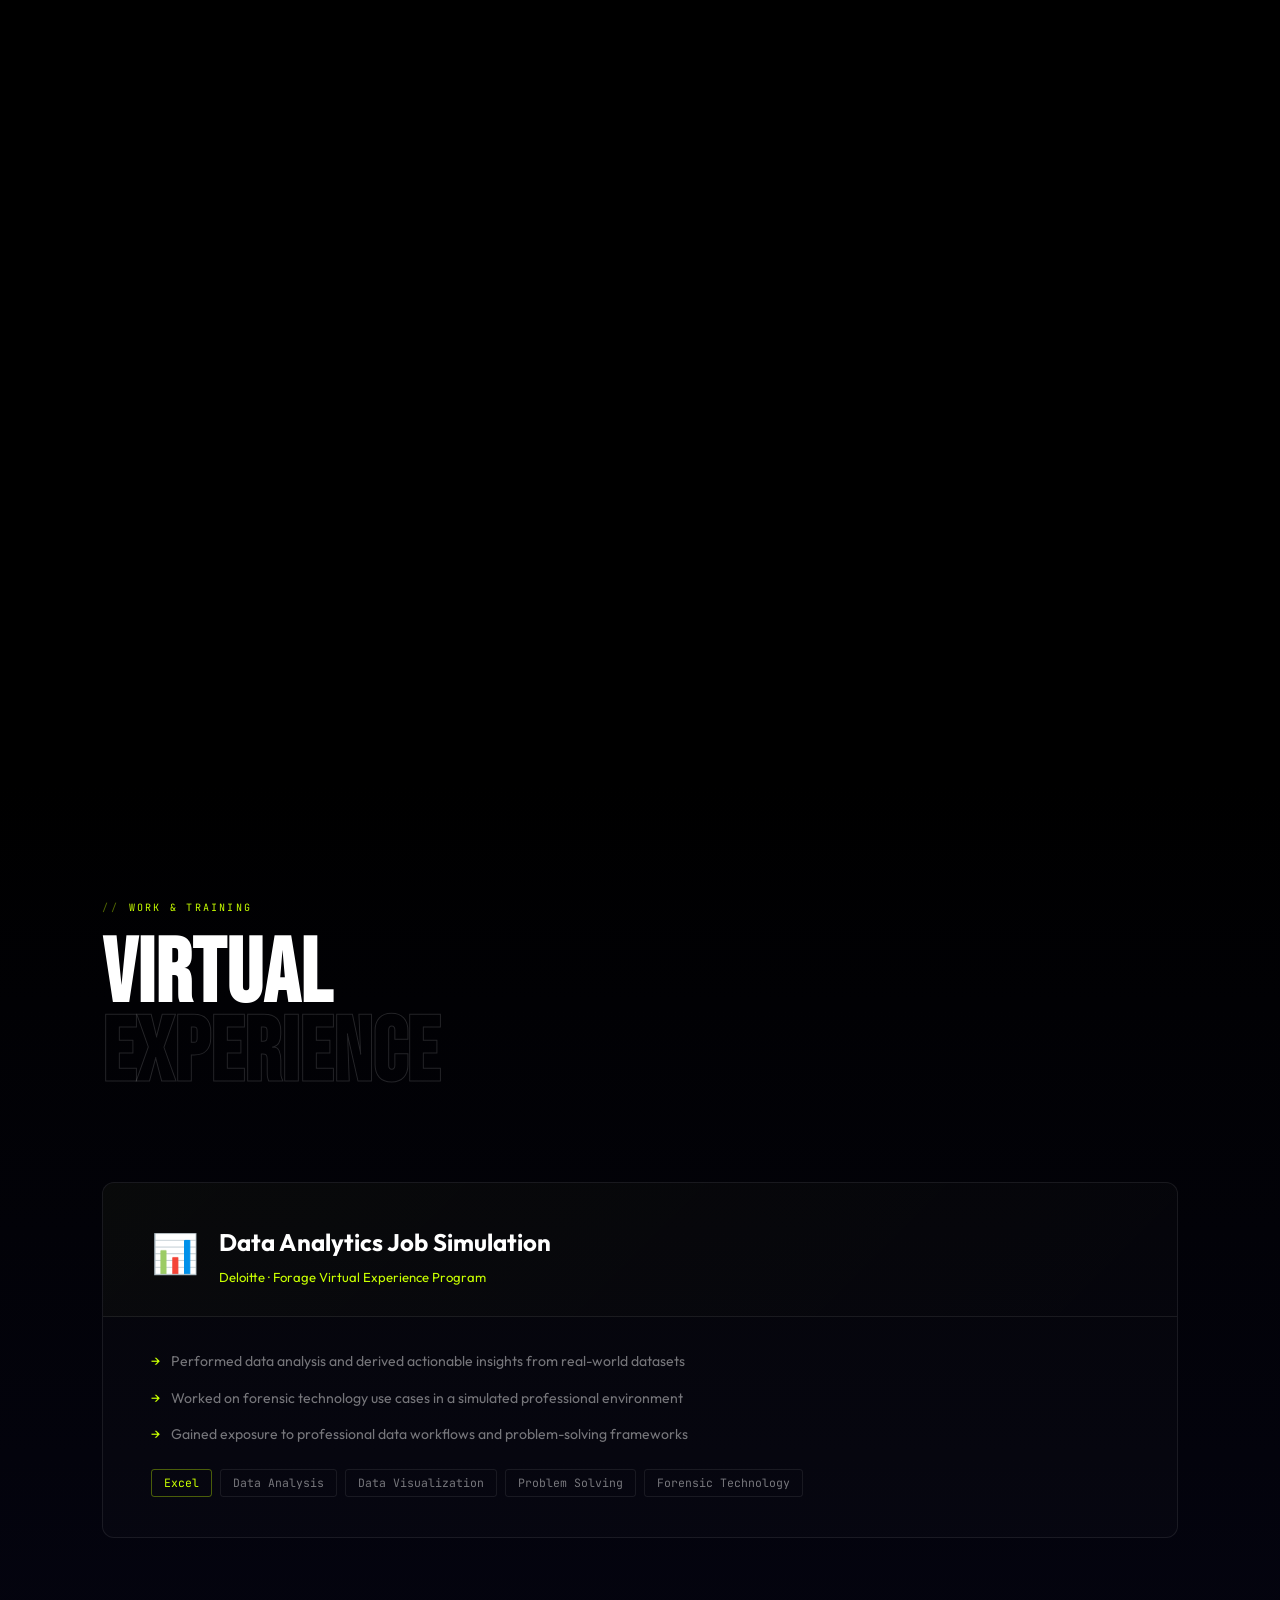
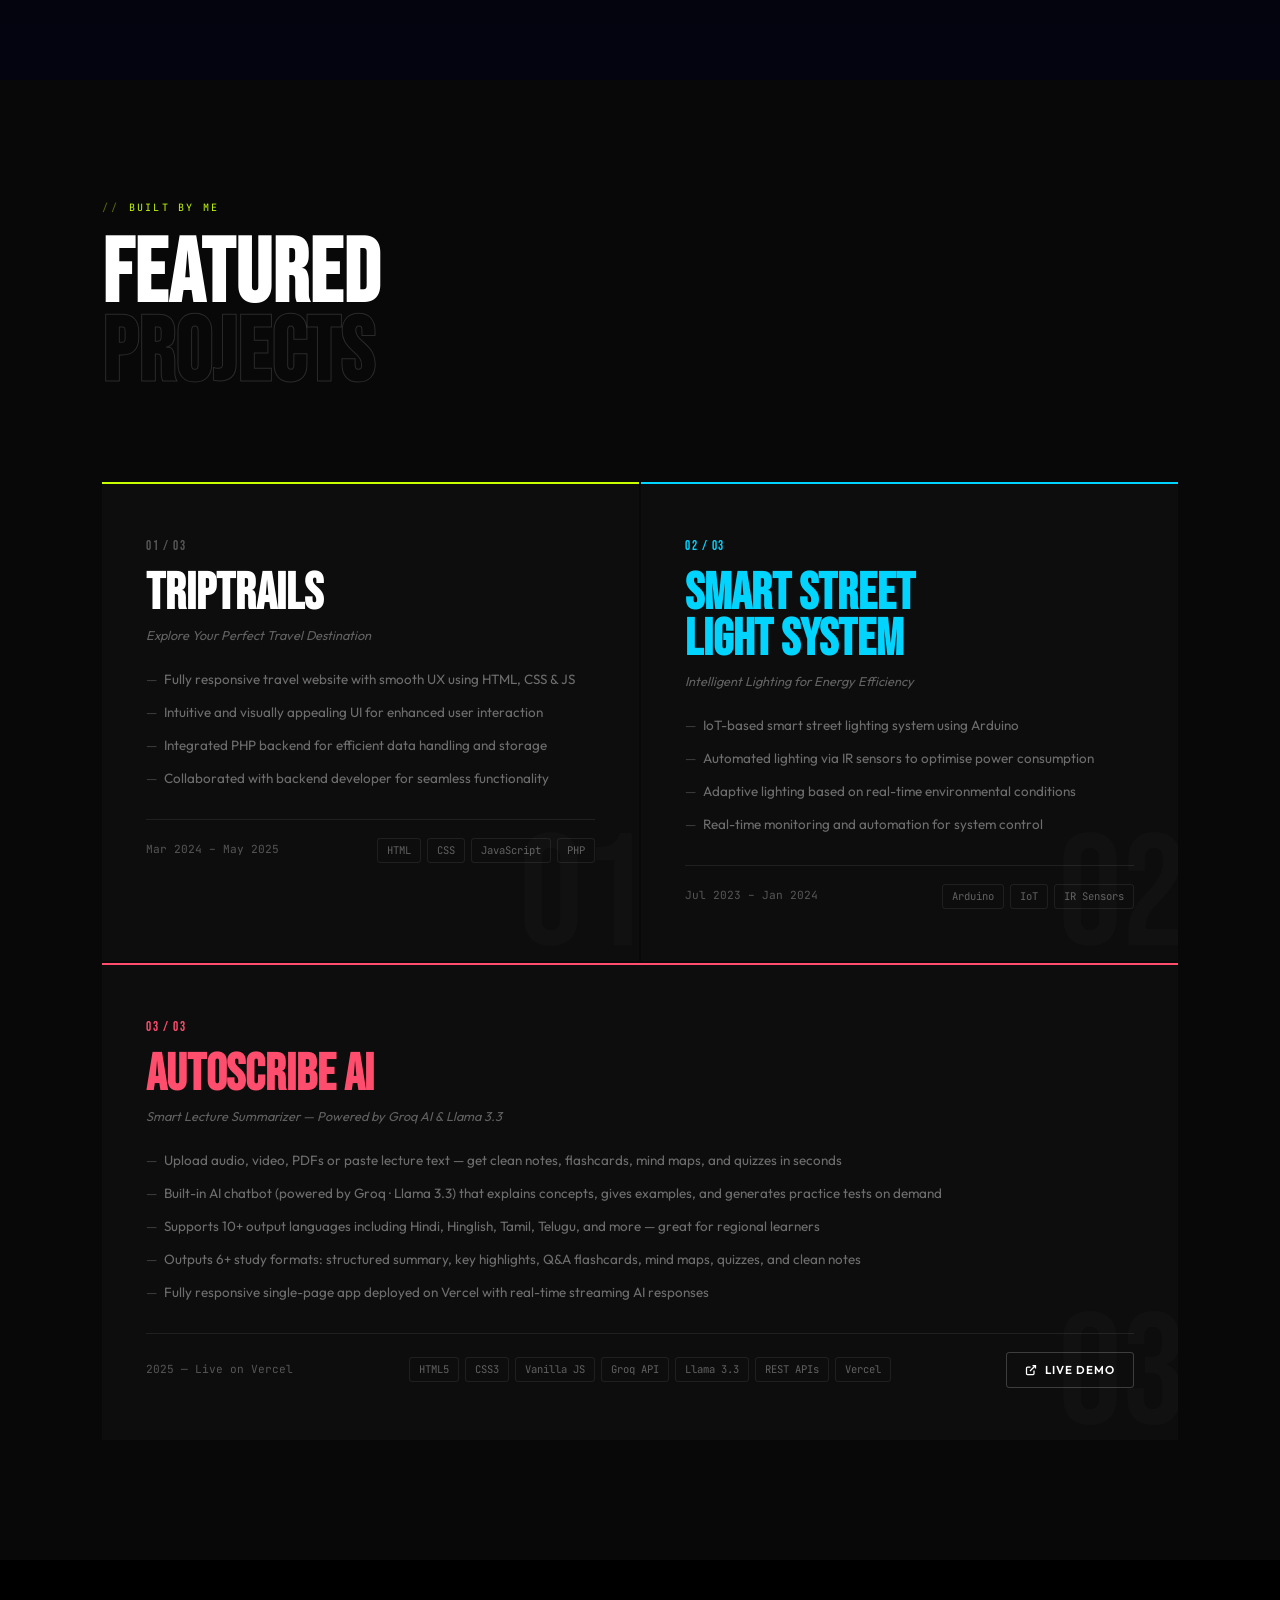
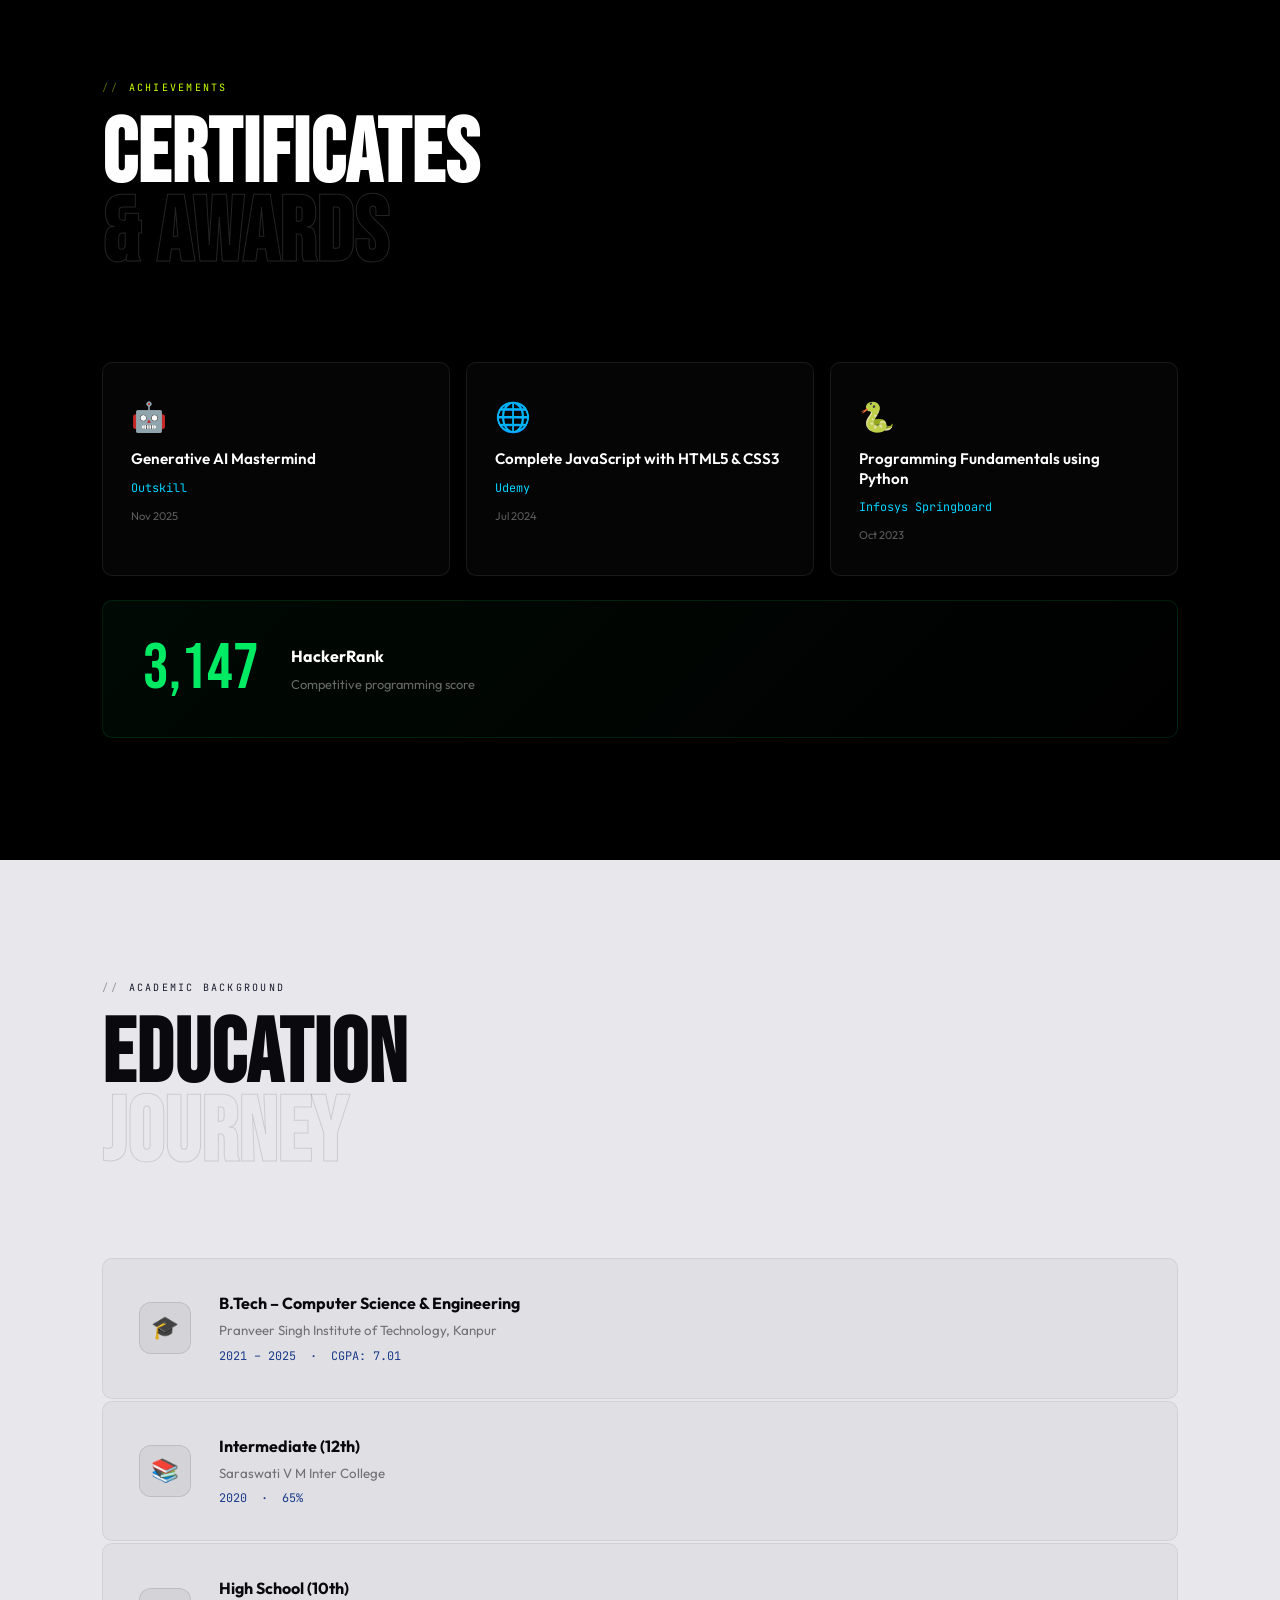
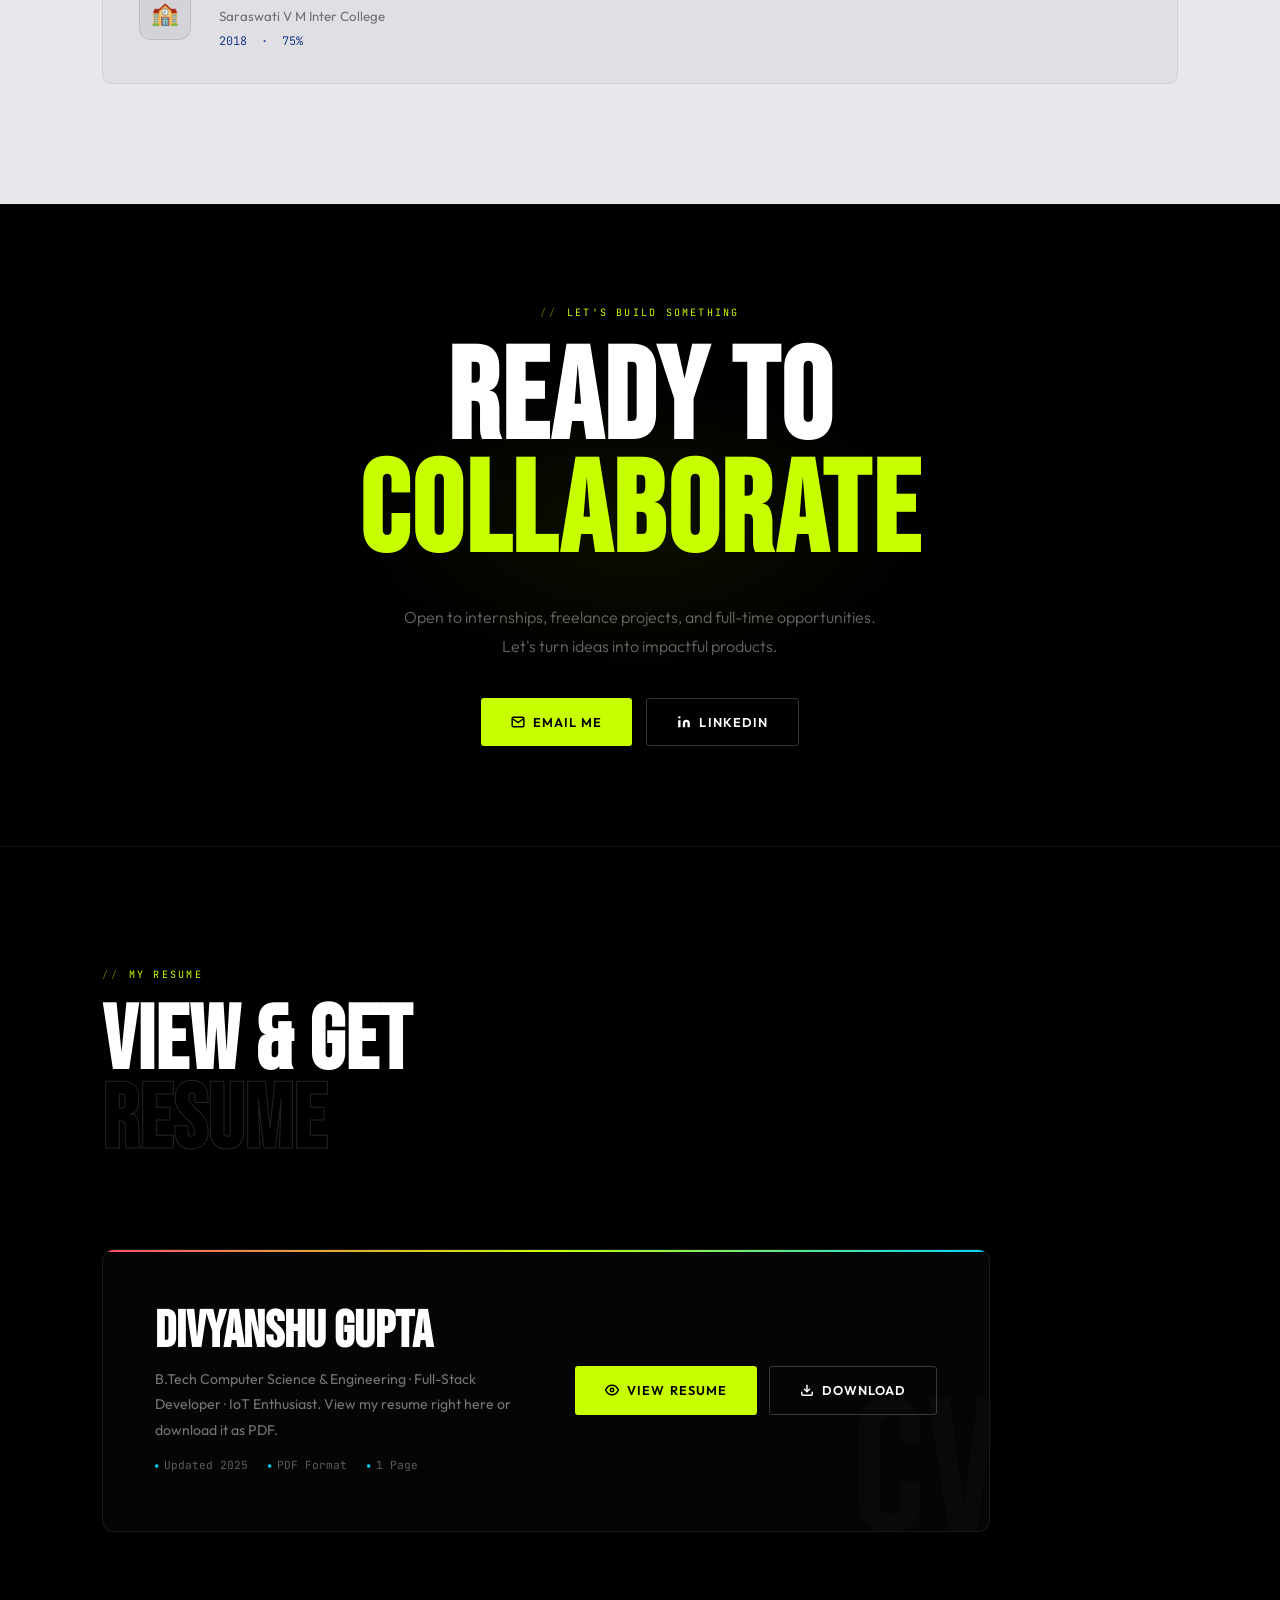
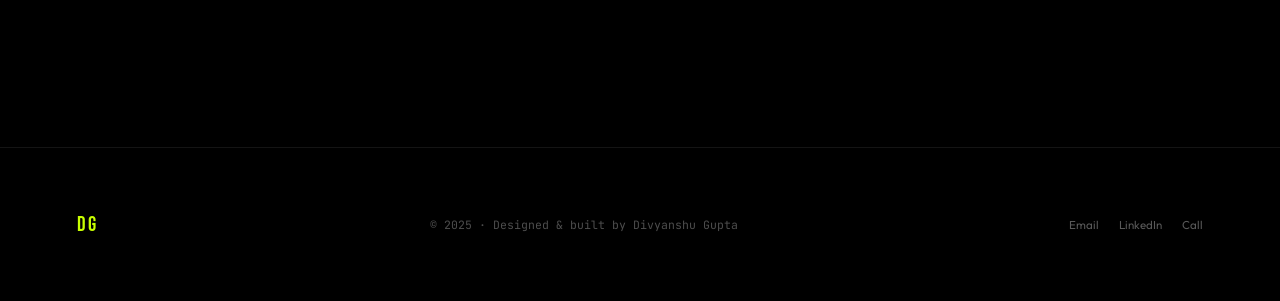
==== commit 200358fa: "Add files via upload" ====
--- a/index.html
+++ b/index.html
@@ -2,380 +2,30 @@
 <html lang="en">
 <head>
 <meta charset="UTF-8">
-<meta name="viewport" content="width=device-width, initial-scale=1.0">
-<title>Divyanshu Gupta – Developer Portfolio</title>
-<link href="https://fonts.googleapis.com/css2?family=Syne:wght@400;600;700;800&family=DM+Mono:wght@300;400;500&family=Instrument+Serif:ital@0;1&display=swap" rel="stylesheet">
-<link href="https://api.fontshare.com/v2/css?f[]=nexa@900,700,400&display=swap" rel="stylesheet">
-<style>
-  :root {
-    --bg: #0a0a0f;
-    --surface: #111118;
-    --card: #16161f;
-    --border: #ffffff0f;
-    --accent: #7c6af7;
-    --accent2: #e05c97;
-    --accent3: #3ecfcf;
-    --text: #f0f0f8;
-    --muted: #888899;
-    --tag-bg: #7c6af715;
-    --radius: 16px;
-  }
-
-  *, *::before, *::after { box-sizing: border-box; margin: 0; padding: 0; }
-  html { scroll-behavior: smooth; }
-
-  body {
-    background: var(--bg);
-    color: var(--text);
-    font-family: 'DM Mono', monospace;
-    overflow-x: hidden;
-    line-height: 1.6;
-  }
-
-  body::before {
-    content: '';
-    position: fixed; inset: 0;
-    background-image: url("data:image/svg+xml,%3Csvg viewBox='0 0 200 200' xmlns='http://www.w3.org/2000/svg'%3E%3Cfilter id='n'%3E%3CfeTurbulence type='fractalNoise' baseFrequency='0.9' numOctaves='4' stitchTiles='stitch'/%3E%3C/filter%3E%3Crect width='100%25' height='100%25' filter='url(%23n)' opacity='0.04'/%3E%3C/svg%3E");
-    pointer-events: none; z-index: 9999; opacity: .5;
-  }
-
-  /* ── Nav ── */
-  nav {
-    position: fixed; top: 0; left: 0; right: 0; z-index: 100;
-    display: flex; align-items: center; justify-content: space-between;
-    padding: 18px 5vw;
-    background: #0a0a0fcc;
-    backdrop-filter: blur(20px);
-    border-bottom: 1px solid var(--border);
-  }
-  .nav-logo {
-    font-family: 'Syne', sans-serif;
-    font-weight: 800; font-size: 1.1rem;
-    color: var(--accent); letter-spacing: -.02em;
-    text-decoration: none;
-  }
-  .nav-links { display: flex; gap: 28px; list-style: none; }
-  .nav-links a {
-    color: var(--muted); text-decoration: none;
-    font-size: .78rem; letter-spacing: .08em; text-transform: uppercase;
-    transition: color .2s;
-  }
-  .nav-links a:hover { color: var(--text); }
-  .hamburger { display: none; flex-direction: column; gap: 5px; cursor: pointer; background: none; border: none; }
-  .hamburger span { width: 22px; height: 2px; background: var(--text); transition: all .3s; border-radius: 2px; }
-
-  /* ── Hero ── */
-  #hero {
-    min-height: 100vh;
-    display: flex; align-items: center;
-    padding: 120px 5vw 80px;
-    position: relative; overflow: hidden;
-  }
-  .hero-glow { position: absolute; border-radius: 50%; filter: blur(100px); pointer-events: none; }
-  .glow-1 { width: 500px; height: 500px; background: #7c6af718; top: -100px; right: -100px; }
-  .glow-2 { width: 400px; height: 400px; background: #e05c9710; bottom: 0; left: -80px; }
-  .glow-3 { width: 300px; height: 300px; background: #3ecfcf10; top: 30%; left: 40%; }
-
-  .hero-inner { max-width: 900px; position: relative; z-index: 1; }
-  .hero-badge {
-    display: inline-flex; align-items: center; gap: 8px;
-    background: var(--tag-bg); border: 1px solid #7c6af730;
-    padding: 6px 14px; border-radius: 100px;
-    font-size: .72rem; color: var(--accent); letter-spacing: .1em;
-    text-transform: uppercase; margin-bottom: 28px;
-    animation: fadeUp .6s ease both;
-  }
-  .hero-badge::before { content: ''; width: 6px; height: 6px; border-radius: 50%; background: var(--accent3); animation: pulse 2s infinite; }
-  @keyframes pulse { 0%,100%{opacity:1} 50%{opacity:.3} }
-
-  h1 {
-    font-family: 'Syne', sans-serif;
-    font-size: clamp(2.8rem, 7vw, 6rem);
-    font-weight: 800; line-height: 1.05; letter-spacing: -.04em;
-    animation: fadeUp .6s .1s ease both;
-  }
-  h1 .accent { color: var(--accent); }
-  h1 .italic { font-family: 'Instrument Serif', serif; font-style: italic; color: var(--accent2); font-weight: 400; }
-  h1 .name-nexa {
-    font-family: 'Nexa', 'Syne', sans-serif;
-    font-weight: 900;
-    letter-spacing: -.03em;
-  }
-  h1 .name-nexa.italic {
-    font-family: 'Nexa', 'Syne', sans-serif;
-    font-style: normal;
-    color: var(--accent2);
-    font-weight: 700;
-    letter-spacing: -.02em;
-  }
-
-  .hero-sub {
-    margin-top: 20px;
-    font-size: clamp(.9rem, 2vw, 1.05rem);
-    color: var(--muted); max-width: 540px; line-height: 1.8;
-    animation: fadeUp .6s .2s ease both;
-  }
-  .hero-cta {
-    margin-top: 36px; display: flex; gap: 14px; flex-wrap: wrap;
-    animation: fadeUp .6s .3s ease both;
-  }
-  .btn {
-    padding: 12px 28px; border-radius: 100px;
-    font-family: 'DM Mono', monospace; font-size: .82rem;
-    letter-spacing: .04em; text-decoration: none;
-    cursor: pointer; transition: all .2s; border: none;
-    display: inline-flex; align-items: center; gap: 8px;
-  }
-  .btn-primary { background: var(--accent); color: #fff; }
-  .btn-primary:hover { background: #9584ff; transform: translateY(-2px); box-shadow: 0 8px 24px #7c6af740; }
-  .btn-outline { background: transparent; color: var(--text); border: 1px solid var(--border); }
-  .btn-outline:hover { border-color: var(--accent); color: var(--accent); transform: translateY(-2px); }
-
-  .hero-contacts {
-    margin-top: 48px; display: flex; gap: 20px; flex-wrap: wrap;
-    animation: fadeUp .6s .4s ease both;
-  }
-  .contact-chip {
-    display: inline-flex; align-items: center; gap: 8px;
-    color: var(--muted); font-size: .78rem; text-decoration: none;
-    padding: 8px 16px; border: 1px solid var(--border); border-radius: 8px;
-    transition: all .2s;
-  }
-  .contact-chip:hover { color: var(--text); border-color: #7c6af760; background: var(--tag-bg); }
-  .contact-chip svg { width: 14px; height: 14px; }
-
-  /* ── Sections common ── */
-  section { padding: 100px 5vw; }
-  .section-label {
-    font-size: .72rem; letter-spacing: .15em; text-transform: uppercase;
-    color: var(--accent); margin-bottom: 12px; display: flex; align-items: center; gap: 10px;
-  }
-  .section-label::after { content: ''; flex: 1; max-width: 60px; height: 1px; background: #7c6af740; }
-  h2 {
-    font-family: 'Syne', sans-serif;
-    font-size: clamp(1.8rem, 4vw, 3rem);
-    font-weight: 800; letter-spacing: -.03em; line-height: 1.1;
-    margin-bottom: 48px;
-  }
-
-  @keyframes fadeUp {
-    from { opacity: 0; transform: translateY(24px); }
-    to { opacity: 1; transform: translateY(0); }
-  }
-  .reveal { opacity: 0; transform: translateY(32px); transition: opacity .7s ease, transform .7s ease; }
-  .reveal.visible { opacity: 1; transform: none; }
-
-  /* ── Skills ── */
-  #skills { background: var(--surface); }
-  .skills-grid { display: grid; grid-template-columns: repeat(auto-fill, minmax(260px, 1fr)); gap: 20px; }
-  .skill-card {
-    background: var(--card); border: 1px solid var(--border); border-radius: var(--radius);
-    padding: 28px; transition: border-color .2s, transform .2s;
-  }
-  .skill-card:hover { border-color: #7c6af750; transform: translateY(-4px); }
-  .skill-card h3 {
-    font-family: 'Syne', sans-serif; font-size: .85rem; font-weight: 700;
-    letter-spacing: .08em; text-transform: uppercase; color: var(--accent); margin-bottom: 16px;
-  }
-  .skill-tags { display: flex; flex-wrap: wrap; gap: 8px; }
-  .tag {
-    background: var(--tag-bg); color: var(--text);
-    padding: 5px 12px; border-radius: 6px; font-size: .75rem; border: 1px solid var(--border);
-  }
-  .tag.hl { border-color: #7c6af740; color: var(--accent); }
-
-  /* ── Experience ── */
-  #experience { background: var(--bg); }
-  .exp-card {
-    background: var(--card); border: 1px solid var(--border);
-    border-radius: var(--radius); padding: 36px;
-    display: grid; grid-template-columns: auto 1fr; gap: 0 28px;
-    position: relative; overflow: hidden; transition: border-color .2s;
-  }
-  .exp-card:hover { border-color: #7c6af750; }
-  .exp-card::before {
-    content: ''; position: absolute; top: 0; left: 0; right: 0; height: 2px;
-    background: linear-gradient(90deg, var(--accent), var(--accent2));
-  }
-  .exp-dot {
-    width: 44px; height: 44px; border-radius: 12px;
-    background: var(--tag-bg); border: 1px solid #7c6af730;
-    display: flex; align-items: center; justify-content: center;
-    font-size: 1.3rem; flex-shrink: 0;
-  }
-  .exp-body h3 { font-family: 'Syne', sans-serif; font-size: 1.15rem; font-weight: 700; margin-bottom: 4px; }
-  .exp-body .org { color: var(--accent); font-size: .82rem; margin-bottom: 16px; }
-  .exp-body ul { padding-left: 18px; color: var(--muted); font-size: .85rem; line-height: 1.9; }
-  .exp-body ul li { margin-bottom: 4px; }
-  .exp-body .tech-row { margin-top: 20px; display: flex; flex-wrap: wrap; gap: 8px; }
-
-  /* ── Projects ── */
-  #projects { background: var(--surface); }
-  .projects-grid { display: grid; grid-template-columns: repeat(auto-fill, minmax(340px, 1fr)); gap: 24px; }
-  .project-card {
-    background: var(--card); border: 1px solid var(--border); border-radius: var(--radius);
-    padding: 32px; display: flex; flex-direction: column; gap: 16px;
-    transition: all .3s; position: relative; overflow: hidden;
-  }
-  .project-card::after {
-    content: ''; position: absolute; bottom: -60px; right: -60px;
-    width: 160px; height: 160px; border-radius: 50%;
-    background: var(--accent); opacity: .04; transition: transform .4s;
-  }
-  .project-card:hover { border-color: #7c6af750; transform: translateY(-6px); box-shadow: 0 20px 60px #7c6af715; }
-  .project-card:hover::after { transform: scale(2); }
-  .project-num { font-size: .72rem; color: var(--accent); font-weight: 500; letter-spacing: .1em; opacity: .7; }
-  .project-card h3 { font-family: 'Syne', sans-serif; font-size: 1.3rem; font-weight: 700; line-height: 1.2; }
-  .project-card .tagline { font-size: .8rem; color: var(--accent2); font-style: italic; }
-  .project-card .desc { color: var(--muted); font-size: .83rem; line-height: 1.8; flex: 1; }
-  .project-card .desc ul { padding-left: 18px; }
-  .project-card .desc li { margin-bottom: 4px; }
-  .project-date { font-size: .75rem; color: var(--muted); opacity: .6; }
-  .project-stack { display: flex; flex-wrap: wrap; gap: 6px; }
-  .stack-tag {
-    background: transparent; border: 1px solid var(--border);
-    padding: 3px 10px; border-radius: 4px; font-size: .72rem; color: var(--muted);
-  }
-
-  /* ── Certificates ── */
-  #certificates { background: var(--bg); }
-  .certs-grid { display: grid; grid-template-columns: repeat(auto-fill, minmax(240px, 1fr)); gap: 16px; }
-  .cert-card {
-    background: var(--card); border: 1px solid var(--border); border-radius: var(--radius);
-    padding: 24px; transition: all .2s; display: flex; flex-direction: column; gap: 10px;
-  }
-  .cert-card:hover { border-color: #3ecfcf50; transform: translateY(-3px); }
-  .cert-icon { font-size: 1.6rem; }
-  .cert-card h3 { font-family: 'Syne', sans-serif; font-size: .95rem; font-weight: 700; }
-  .cert-card .issuer { font-size: .78rem; color: var(--accent3); }
-  .cert-card .date { font-size: .74rem; color: var(--muted); }
-  .hr-badge {
-    margin-top: 32px;
-    background: linear-gradient(135deg, #1a1a2e, #16213e);
-    border: 1px solid #00ea6440; border-radius: var(--radius);
-    padding: 28px 36px; display: flex; align-items: center; gap: 24px; max-width: 400px;
-  }
-  .hr-badge .score { font-family: 'Syne', sans-serif; font-size: 2rem; font-weight: 800; color: #00ea64; }
-  .hr-badge .label { font-size: .82rem; color: var(--muted); }
-
-  /* ── Education ── */
-  #education { background: var(--surface); }
-  .edu-list { display: flex; flex-direction: column; gap: 20px; }
-  .edu-card {
-    background: var(--card); border: 1px solid var(--border); border-radius: var(--radius);
-    padding: 28px 32px; display: flex; align-items: center; gap: 24px; transition: border-color .2s;
-  }
-  .edu-card:hover { border-color: #7c6af740; }
-  .edu-icon {
-    width: 52px; height: 52px; border-radius: 14px; flex-shrink: 0;
-    background: var(--tag-bg); border: 1px solid var(--border);
-    display: flex; align-items: center; justify-content: center; font-size: 1.4rem;
-  }
-  .edu-info h3 { font-family: 'Syne', sans-serif; font-size: 1rem; font-weight: 700; }
-  .edu-info .inst { color: var(--muted); font-size: .83rem; margin-top: 3px; }
-  .edu-info .year { color: var(--accent); font-size: .78rem; margin-top: 6px; }
-
-  /* ── Footer ── */
-  footer {
-    text-align: center; padding: 60px 5vw;
-    border-top: 1px solid var(--border);
-    color: var(--muted); font-size: .78rem;
-  }
-  footer a { color: var(--accent); text-decoration: none; }
-
-  ::-webkit-scrollbar { width: 4px; }
-  ::-webkit-scrollbar-track { background: var(--bg); }
-  ::-webkit-scrollbar-thumb { background: #7c6af740; border-radius: 2px; }
-
-  /* ── Resume ── */
-  #resume { background: var(--bg); }
-  .resume-card {
-    background: var(--card); border: 1px solid var(--border); border-radius: var(--radius);
-    padding: 48px; display: flex; align-items: center; justify-content: space-between;
-    gap: 32px; flex-wrap: wrap;
-    position: relative; overflow: hidden; transition: border-color .2s;
-  }
-  .resume-card::before {
-    content: ''; position: absolute; top: 0; left: 0; right: 0; height: 2px;
-    background: linear-gradient(90deg, var(--accent2), var(--accent), var(--accent3));
-  }
-  .resume-card:hover { border-color: #7c6af750; }
-  .resume-info { display: flex; flex-direction: column; gap: 12px; }
-  .resume-info h3 { font-family: 'Syne', sans-serif; font-size: 1.4rem; font-weight: 800; }
-  .resume-info p { color: var(--muted); font-size: .87rem; max-width: 440px; line-height: 1.8; }
-  .resume-meta { display: flex; gap: 20px; flex-wrap: wrap; margin-top: 4px; }
-  .resume-meta span {
-    display: inline-flex; align-items: center; gap: 6px;
-    color: var(--muted); font-size: .75rem;
-  }
-  .resume-meta span::before { content: ''; width: 5px; height: 5px; border-radius: 50%; background: var(--accent3); }
-  .resume-actions { display: flex; gap: 14px; flex-shrink: 0; flex-wrap: wrap; }
-  .btn-resume-view {
-    padding: 13px 30px; border-radius: 100px;
-    font-family: 'DM Mono', monospace; font-size: .82rem;
-    letter-spacing: .04em; text-decoration: none; cursor: pointer;
-    transition: all .25s; border: none; display: inline-flex; align-items: center; gap: 9px;
-    background: linear-gradient(135deg, var(--accent), var(--accent2));
-    color: #fff; font-weight: 500;
-  }
-  .btn-resume-view:hover { transform: translateY(-2px); box-shadow: 0 10px 28px #7c6af745; opacity: .92; }
-  .btn-resume-dl {
-    padding: 13px 26px; border-radius: 100px;
-    font-family: 'DM Mono', monospace; font-size: .82rem;
-    letter-spacing: .04em; text-decoration: none; cursor: pointer;
-    transition: all .25s; display: inline-flex; align-items: center; gap: 9px;
-    background: transparent; color: var(--text); border: 1px solid var(--border);
-  }
-  .btn-resume-dl:hover { border-color: var(--accent3); color: var(--accent3); transform: translateY(-2px); }
-  .resume-icon {
-    font-size: 3.5rem; flex-shrink: 0;
-    animation: float 3s ease-in-out infinite;
-  }
-  @keyframes float { 0%,100%{transform:translateY(0)} 50%{transform:translateY(-8px)} }
-
-  /* ── Mobile ── */
-  @media (max-width: 768px) {
-    .nav-links {
-      display: none; flex-direction: column; gap: 20px;
-      position: fixed; inset: 0; top: 65px;
-      background: var(--bg); padding: 40px 5vw; z-index: 99;
-      overflow-y: auto;
-    }
-    .nav-links.open { display: flex; }
-    .hamburger { display: flex; }
-    #hero { padding-top: 100px; padding-bottom: 60px; }
-    .exp-card { grid-template-columns: 1fr; }
-    .exp-dot { display: none; }
-    .hr-badge { flex-direction: column; gap: 12px; text-align: center; }
-    .edu-card { flex-direction: column; text-align: center; }
-    .resume-card { flex-direction: column; align-items: flex-start; padding: 32px 24px; }
-    .resume-actions { width: 100%; }
-    .btn-resume-view, .btn-resume-dl { flex: 1; justify-content: center; }
-    section { padding: 72px 5vw; }
-    h2 { margin-bottom: 32px; }
-  }
-  @media (max-width: 480px) {
-    .projects-grid { grid-template-columns: 1fr; }
-    .skills-grid { grid-template-columns: 1fr; }
-    .certs-grid { grid-template-columns: 1fr 1fr; }
-    .hero-contacts { gap: 10px; }
-    .contact-chip { font-size: .72rem; padding: 7px 12px; }
-    .resume-actions { flex-direction: column; }
-    .btn-resume-view, .btn-resume-dl { width: 100%; justify-content: center; }
-    .hr-badge { max-width: 100%; }
-  }
-  @media (max-width: 360px) {
-    .certs-grid { grid-template-columns: 1fr; }
-    h1 { font-size: 2.4rem; }
-  }
-</style>
+<meta name="viewport" content="width=device-width, initial-scale=1.0, maximum-scale=1.0">
+<title>Divyanshu Gupta — Developer</title>
+<link href="https://fonts.googleapis.com/css2?family=Bebas+Neue&family=Outfit:wght@300;400;500;600;700;900&family=JetBrains+Mono:wght@300;400;500&display=swap" rel="stylesheet">
+<link rel="stylesheet" href="styles.css">
 </head>
 <body>
 
+<!-- Custom cursor -->
+<div class="custom-cursor" id="cursor"></div>
+
+<!-- Mobile drawer -->
+<div class="mob-nav" id="mobNav">
+  <a href="#skills"       onclick="closeNav()">Skills</a>
+  <a href="#experience"   onclick="closeNav()">Experience</a>
+  <a href="#projects"     onclick="closeNav()">Projects</a>
+  <a href="#certificates" onclick="closeNav()">Certs</a>
+  <a href="#education"    onclick="closeNav()">Education</a>
+  <a href="#resume"       onclick="closeNav()">Resume</a>
+</div>
+
 <!-- NAV -->
-<nav>
+<nav id="nav">
   <a href="#hero" class="nav-logo">DG</a>
-  <ul class="nav-links" id="navLinks">
+  <ul class="nav-links">
     <li><a href="#skills">Skills</a></li>
     <li><a href="#experience">Experience</a></li>
     <li><a href="#projects">Projects</a></li>
@@ -388,104 +38,226 @@
   </button>
 </nav>
 
-<!-- HERO -->
+<!-- ══════════════════════════════════
+     HERO
+══════════════════════════════════ -->
 <section id="hero">
-  <div class="hero-glow glow-1"></div>
-  <div class="hero-glow glow-2"></div>
-  <div class="hero-glow glow-3"></div>
-  <div class="hero-inner">
-    <div class="hero-badge">Available for opportunities</div>
-    <h1>
-      <span class="name-nexa">Divyanshu</span><br>
-      <span class="name-nexa italic">Gupta</span><span class="accent">.</span>
-    </h1>
-    <p class="hero-sub">
-      Full-Stack Developer &amp; IoT Enthusiast · B.Tech CSE @ PSIT Kanpur.<br>
-      Building responsive web experiences and intelligent hardware solutions.
-    </p>
-    <div class="hero-cta">
-      <a href="#projects" class="btn btn-primary">
-        <svg width="14" height="14" fill="none" viewBox="0 0 24 24" stroke="currentColor" stroke-width="2"><path d="M5 12h14M12 5l7 7-7 7"/></svg>
-        View Projects
-      </a>
+  <canvas id="hero-canvas"></canvas>
+  <div class="hero-orb"></div>
+  <div class="hero-orb-rim"></div>
+
+  <div class="hero-content">
+    <div class="hero-tagline">Available for opportunities</div>
+    <h1 class="hero-title">DIVYANSHU<br>GUPTA</h1>
+    <p class="hero-sub-title">Full-Stack Developer &amp; IoT Enthusiast · B.Tech CSE @ PSIT Kanpur</p>
+    <div class="hero-btns">
+      <a href="#projects" class="btn btn-lime">View Projects</a>
       <a href="mailto:guptadev507@gmail.com" class="btn btn-outline">Hire Me</a>
     </div>
-    <div class="hero-contacts">
-      <a href="mailto:guptadev507@gmail.com" class="contact-chip">
+    <div class="hero-chips">
+      <a href="mailto:guptadev507@gmail.com" class="chip">
         <svg viewBox="0 0 24 24" fill="none" stroke="currentColor" stroke-width="2"><path d="M4 4h16c1.1 0 2 .9 2 2v12c0 1.1-.9 2-2 2H4c-1.1 0-2-.9-2-2V6c0-1.1.9-2 2-2z"/><polyline points="22,6 12,13 2,6"/></svg>
         guptadev507@gmail.com
       </a>
-      <a href="tel:+918400351648" class="contact-chip">
-        <svg viewBox="0 0 24 24" fill="none" stroke="currentColor" stroke-width="2"><path d="M22 16.92v3a2 2 0 01-2.18 2 19.79 19.79 0 01-8.63-3.07A19.5 19.5 0 013.07 10.8 19.79 19.79 0 01.12 2.25 2 2 0 012.11.07h3a2 2 0 012 1.72 12.84 12.84 0 00.7 2.81 2 2 0 01-.45 2.11L6.09 7.91a16 16 0 006 6l1.27-1.27a2 2 0 012.11-.45 12.84 12.84 0 002.81.7A2 2 0 0122 14.92z"/></svg>
+      <a href="tel:+918400351648" class="chip">
+        <svg viewBox="0 0 24 24" fill="none" stroke="currentColor" stroke-width="2"><path d="M22 16.92v3a2 2 0 01-2.18 2 19.79 19.79 0 01-8.63-3.07A19.5 19.5 0 013.07 10.8 19.79 19.79 0 01.12 2.25 2 2 0 012.11.07h3a2 2 0 012 1.72c.127.96.361 1.903.7 2.81a2 2 0 01-.45 2.11L6.09 7.91a16 16 0 006 6l1.27-1.27a2 2 0 012.11-.45 12.84 12.84 0 002.81.7A2 2 0 0122 14.92z"/></svg>
         +91 84003 51648
       </a>
-      <a href="https://www.linkedin.com/in/divyanshu-gupta-155121254/" target="_blank" class="contact-chip">
+      <a href="https://www.linkedin.com/in/divyanshu-gupta-155121254/" target="_blank" class="chip">
         <svg viewBox="0 0 24 24" fill="currentColor"><path d="M16 8a6 6 0 016 6v7h-4v-7a2 2 0 00-2-2 2 2 0 00-2 2v7h-4v-7a6 6 0 016-6zM2 9h4v12H2z"/><circle cx="4" cy="4" r="2"/></svg>
         LinkedIn
       </a>
     </div>
   </div>
-</section>
-
-<!-- SKILLS -->
-<section id="skills">
-  <div class="section-label">What I work with</div>
-  <h2>Technical <span style="color:var(--accent)">Skills</span></h2>
-  <div class="skills-grid">
-    <div class="skill-card reveal">
-      <h3>Languages</h3>
-      <div class="skill-tags">
-        <span class="tag hl">Python</span>
-        <span class="tag hl">C</span>
-        <span class="tag hl">JavaScript</span>
-      </div>
-    </div>
-    <div class="skill-card reveal">
-      <h3>Web Technologies</h3>
-      <div class="skill-tags">
-        <span class="tag">HTML</span>
-        <span class="tag">CSS</span>
-        <span class="tag">JavaScript</span>
-        <span class="tag">PHP</span>
-        <span class="tag">SQL</span>
-        <span class="tag">Git</span>
-      </div>
-    </div>
-    <div class="skill-card reveal">
-      <h3>Coursework</h3>
-      <div class="skill-tags">
-        <span class="tag">DSA</span>
-        <span class="tag">OOP</span>
-        <span class="tag">DBMS</span>
-      </div>
-    </div>
-    <div class="skill-card reveal">
-      <h3>Tools &amp; Platforms</h3>
-      <div class="skill-tags">
-        <span class="tag">Arduino IDE</span>
-        <span class="tag">IoT</span>
-        <span class="tag">Git</span>
-      </div>
-    </div>
-  </div>
-</section>
-
-<!-- EXPERIENCE -->
-<section id="experience">
-  <div class="section-label">Work &amp; Training</div>
-  <h2>Virtual <span style="color:var(--accent)">Experience</span></h2>
-  <div class="exp-card reveal">
-    <div class="exp-dot">📊</div>
+
+  <div class="hero-scroll-hint">
+    <div class="scroll-dot"></div>
+    <span>Scroll</span>
+  </div>
+</section>
+
+<!-- ══════════════════════════════════
+     GRADIENT WIPE 1 — speed streaks section
+     (Black → Deep Blue with light speed streaks)
+══════════════════════════════════ -->
+<div class="gradient-wipe gw-blue">
+  <!-- Speed streaks -->
+  <div class="streaks-bg" id="streaks-container"></div>
+  <div class="split-layout" style="position:relative;z-index:2;width:100%;padding:0 8vw;">
+    <div class="sr-left">
+      <div class="section-label">The Developer</div>
+      <h2 class="section-title" style="font-size:clamp(3rem,8vw,7rem);color:#fff;">Built to<br>Create</h2>
+    </div>
+    <div class="sr-right">
+      <p class="section-body" style="color:rgba(255,255,255,0.55);font-size:clamp(.95rem,1.5vw,1.1rem);line-height:2;">
+        Driven by curiosity and precision. A Computer Science engineer who builds responsive web experiences, crafts IoT solutions, and pushes code that makes a difference. Every line of code tells a story.
+      </p>
+    </div>
+  </div>
+</div>
+
+<!-- ══════════════════════════════════
+     SKILLS — Section 01
+══════════════════════════════════ -->
+<section id="skills" class="parallax-section" style="background:#000;flex-direction:column;align-items:flex-start;">
+  <div class="wm">01</div>
+  <div class="sr">
+    <div class="section-label">What I work with</div>
+    <h2 class="section-title">Technical<br><span class="ghost">Skills</span></h2>
+  </div>
+  <div class="skills-full">
+    <div class="skills-grid">
+      <div class="sk-block sr">
+        <div class="sk-num">01</div>
+        <h3>Languages</h3>
+        <div class="tags">
+          <span class="tag hi">JavaScript</span>
+          <span class="tag hi">Python</span>
+          <span class="tag hi">C</span>
+          <span class="tag hi">SQL</span>
+        </div>
+      </div>
+      <div class="sk-block sr">
+        <div class="sk-num">02</div>
+        <h3>Web Technologies</h3>
+        <div class="tags">
+          <span class="tag hi">HTML5</span><span class="tag hi">CSS3</span>
+          <span class="tag hi">JavaScript</span><span class="tag hi">React.js</span>
+          <span class="tag hi">Node.js</span><span class="tag hi">Express.js</span>
+          <span class="tag">REST APIs</span><span class="tag">Responsive Web Design</span>
+          <span class="tag">PHP</span><span class="tag">Git</span>
+        </div>
+      </div>
+      <div class="sk-block sr">
+        <div class="sk-num">03</div>
+        <h3>Coursework</h3>
+        <div class="tags">
+          <span class="tag hi">Data Structures &amp; Algorithms</span>
+          <span class="tag hi">Object-Oriented Programming</span>
+          <span class="tag">Database Management Systems</span>
+          <span class="tag">Operating Systems</span>
+          <span class="tag">Design &amp; Analysis of Algorithms</span>
+        </div>
+      </div>
+      <div class="sk-block sr">
+        <div class="sk-num">04</div>
+        <h3>Tools &amp; Platforms</h3>
+        <div class="tags">
+          <span class="tag">Arduino IDE</span><span class="tag">IoT</span>
+          <span class="tag">Git</span><span class="tag">Vercel</span>
+        </div>
+      </div>
+    </div>
+  </div>
+</section>
+
+<!-- ══════════════════════════════════
+     SCROLL-DRIVEN CUBE SECTION
+     Sticky section: cube + expanding dot ring + text reveal
+══════════════════════════════════ -->
+<div id="cube-scroll-section" style="height:320vh;position:relative;">
+  <div id="cube-sticky" style="
+    position:sticky;top:0;height:100vh;
+    background:#000;
+    display:flex;align-items:center;justify-content:center;
+    overflow:hidden;
+  ">
+    <!-- Particle dot ring (canvas) -->
+    <canvas id="cube-ring-canvas" style="position:absolute;inset:0;width:100%;height:100%;pointer-events:none;z-index:1;"></canvas>
+
+    <!-- Cube wrapper centered -->
+    <div id="scroll-cube-wrapper" style="position:relative;z-index:2;display:flex;align-items:center;justify-content:center;width:320px;height:320px;flex-shrink:0;">
+      <!-- Ambient glow -->
+      <div class="cube-wrapper" style="position:absolute;inset:0;"></div>
+      <!-- Orbit rings -->
+      <div class="cube-orbit-ring"></div>
+      <div class="cube-orbit-ring2"></div>
+      <!-- Comet dots -->
+      <div class="comet-dot"></div>
+      <div class="comet-dot2"></div>
+      <!-- Cube -->
+      <div class="cube-scene" id="scroll-cube-scene">
+        <div class="cube" id="scroll-cube">
+          <div class="cube-face front"></div>
+          <div class="cube-face back"></div>
+          <div class="cube-face right"></div>
+          <div class="cube-face left"></div>
+          <div class="cube-face top"></div>
+          <div class="cube-face bottom"></div>
+        </div>
+      </div>
+    </div>
+
+    <!-- Text overlay: slides out from cube center like video -->
+    <div id="cube-text-left" style="
+      position:absolute;left:0;top:50%;
+      transform:translateY(-50%) translateX(0px);
+      z-index:3;max-width:260px;padding-left:6vw;
+      opacity:0;
+      pointer-events:none;
+    ">
+      <div class="section-label">The Developer</div>
+      <h2 style="font-family:'Bebas Neue',sans-serif;font-size:clamp(2rem,4.5vw,4rem);line-height:.9;letter-spacing:.01em;color:#fff;">
+        Built to<br><span style="color:var(--accent);">Create</span>
+      </h2>
+    </div>
+    <div id="cube-text-right" style="
+      position:absolute;right:0;top:50%;
+      transform:translateY(-50%) translateX(0px);
+      z-index:3;max-width:280px;padding-right:6vw;
+      opacity:0;
+      pointer-events:none;
+      text-align:right;
+    ">
+      <p style="font-size:clamp(.78rem,1.2vw,.92rem);color:rgba(255,255,255,0.5);line-height:1.9;font-weight:300;">
+        Driven by curiosity and precision. A Computer Science engineer who builds responsive web experiences, crafts IoT solutions, and pushes code that makes a difference. Every line of code tells a story.
+      </p>
+    </div>
+
+    <!-- Mobile: stacked text below cube -->
+    <div id="cube-text-mobile" style="
+      position:absolute;bottom:8vh;left:0;right:0;
+      z-index:3;text-align:center;padding:0 24px;
+      opacity:0;transform:translateY(20px);
+      pointer-events:none;
+      display:none;
+    ">
+      <div class="section-label" style="justify-content:center;">The Developer</div>
+      <h2 style="font-family:'Bebas Neue',sans-serif;font-size:clamp(2rem,10vw,3rem);line-height:.9;color:#fff;margin-bottom:10px;">
+        Built to <span style="color:var(--accent);">Create</span>
+      </h2>
+      <p style="font-size:.78rem;color:rgba(255,255,255,0.4);line-height:1.8;font-weight:300;">
+        Driven by curiosity and precision. Every line of code tells a story.
+      </p>
+    </div>
+  </div>
+</div>
+
+<!-- ══════════════════════════════════
+     EXPERIENCE — Section 02
+══════════════════════════════════ -->
+<section id="experience" class="parallax-section" style="background:linear-gradient(to bottom,#000,#040410);flex-direction:column;align-items:flex-start;">
+  <div class="wm">02</div>
+  <div class="sr">
+    <div class="section-label">Work &amp; Training</div>
+    <h2 class="section-title">Virtual<br><span class="ghost">Experience</span></h2>
+  </div>
+  <div class="exp-card sr">
+    <div class="exp-head">
+      <div class="exp-ico">📊</div>
+      <div class="exp-meta">
+        <h3>Data Analytics Job Simulation</h3>
+        <div class="org">Deloitte · Forage Virtual Experience Program</div>
+      </div>
+    </div>
     <div class="exp-body">
-      <h3>Data Analytics Job Simulation</h3>
-      <div class="org">Deloitte · Forage Virtual Experience Program</div>
       <ul>
-        <li>Performed data analysis and derived actionable insights from datasets</li>
-        <li>Worked on forensic technology use cases in a simulated environment</li>
+        <li>Performed data analysis and derived actionable insights from real-world datasets</li>
+        <li>Worked on forensic technology use cases in a simulated professional environment</li>
         <li>Gained exposure to professional data workflows and problem-solving frameworks</li>
       </ul>
-      <div class="tech-row">
-        <span class="tag hl">Excel</span>
+      <div class="exp-tags">
+        <span class="tag hi">Excel</span>
         <span class="tag">Data Analysis</span>
         <span class="tag">Data Visualization</span>
         <span class="tag">Problem Solving</span>
@@ -495,146 +267,251 @@
   </div>
 </section>
 
-<!-- PROJECTS -->
-<section id="projects">
-  <div class="section-label">Built by me</div>
-  <h2>Featured <span style="color:var(--accent)">Projects</span></h2>
+<!-- ══════════════════════════════════
+     PROJECTS — Section 03
+══════════════════════════════════ -->
+<section id="projects" class="parallax-section" style="background:#080808;flex-direction:column;align-items:flex-start;">
+  <div class="wm">03</div>
+  <div class="sr">
+    <div class="section-label">Built by me</div>
+    <h2 class="section-title">Featured<br><span class="ghost">Projects</span></h2>
+  </div>
   <div class="projects-grid">
-    <div class="project-card reveal">
-      <div class="project-num">01 / 02</div>
-      <h3>TripTrails</h3>
-      <div class="tagline">Explore Your Perfect Travel Destination</div>
-      <div class="desc">
-        <ul>
-          <li>Developed a fully responsive travel website with smooth UX using HTML, CSS &amp; JS</li>
-          <li>Designed an intuitive and visually appealing UI for enhanced user interaction</li>
+    <div class="proj-row">
+      <div class="proj-block lime sr">
+        <div class="proj-num">01 / 03</div>
+        <h3>TripTrails</h3>
+        <div class="proj-tagline">Explore Your Perfect Travel Destination</div>
+        <ul class="proj-desc">
+          <li>Fully responsive travel website with smooth UX using HTML, CSS &amp; JS</li>
+          <li>Intuitive and visually appealing UI for enhanced user interaction</li>
           <li>Integrated PHP backend for efficient data handling and storage</li>
-          <li>Collaborated with backend developer to ensure seamless functionality</li>
+          <li>Collaborated with backend developer for seamless functionality</li>
         </ul>
-      </div>
-      <div class="project-date">Mar 2024 – May 2025</div>
-      <div class="project-stack">
-        <span class="stack-tag">HTML</span>
-        <span class="stack-tag">CSS</span>
-        <span class="stack-tag">JavaScript</span>
-        <span class="stack-tag">PHP</span>
-      </div>
-    </div>
-    <div class="project-card reveal">
-      <div class="project-num" style="color:var(--accent3)">02 / 02</div>
-      <h3>Smart Street Light System</h3>
-      <div class="tagline" style="color:var(--accent3)">Intelligent Lighting for Energy Efficiency</div>
-      <div class="desc">
-        <ul>
-          <li>Designed and implemented an IoT-based smart street lighting system using Arduino</li>
-          <li>Built an automated lighting mechanism using IR sensors to optimise power consumption</li>
-          <li>Improved energy efficiency through adaptive lighting based on environmental conditions</li>
-          <li>Enabled real-time monitoring and automation for better system control</li>
+        <div class="proj-foot">
+          <span class="proj-date">Mar 2024 – May 2025</span>
+          <div class="stacks">
+            <span class="s-tag">HTML</span><span class="s-tag">CSS</span>
+            <span class="s-tag">JavaScript</span><span class="s-tag">PHP</span>
+          </div>
+        </div>
+        <div class="proj-bg-n">01</div>
+      </div>
+      <div class="proj-block cyan sr">
+        <div class="proj-num" style="color:var(--accent3)">02 / 03</div>
+        <h3 style="color:var(--accent3)">Smart Street<br>Light System</h3>
+        <div class="proj-tagline">Intelligent Lighting for Energy Efficiency</div>
+        <ul class="proj-desc">
+          <li>IoT-based smart street lighting system using Arduino</li>
+          <li>Automated lighting via IR sensors to optimise power consumption</li>
+          <li>Adaptive lighting based on real-time environmental conditions</li>
+          <li>Real-time monitoring and automation for system control</li>
         </ul>
-      </div>
-      <div class="project-date">Jul 2023 – Jan 2024</div>
-      <div class="project-stack">
-        <span class="stack-tag">Arduino</span>
-        <span class="stack-tag">IoT</span>
-        <span class="stack-tag">IR Sensors</span>
-      </div>
-    </div>
-  </div>
-</section>
-
-<!-- CERTIFICATES -->
-<section id="certificates">
-  <div class="section-label">Achievements</div>
-  <h2>Certificates <span style="color:var(--accent)">&amp; Awards</span></h2>
+        <div class="proj-foot">
+          <span class="proj-date">Jul 2023 – Jan 2024</span>
+          <div class="stacks">
+            <span class="s-tag">Arduino</span><span class="s-tag">IoT</span><span class="s-tag">IR Sensors</span>
+          </div>
+        </div>
+        <div class="proj-bg-n">02</div>
+      </div>
+    </div>
+    <div class="proj-row">
+      <div class="proj-block red sr" style="border-top:2px solid var(--accent2);grid-column:1/-1;">
+        <div class="proj-num" style="color:var(--accent2)">03 / 03</div>
+        <h3 style="color:var(--accent2)">AutoScribe AI</h3>
+        <div class="proj-tagline">Smart Lecture Summarizer — Powered by Groq AI &amp; Llama 3.3</div>
+        <ul class="proj-desc">
+          <li>Upload audio, video, PDFs or paste lecture text — get clean notes, flashcards, mind maps, and quizzes in seconds</li>
+          <li>Built-in AI chatbot (powered by Groq · Llama 3.3) that explains concepts, gives examples, and generates practice tests on demand</li>
+          <li>Supports 10+ output languages including Hindi, Hinglish, Tamil, Telugu, and more — great for regional learners</li>
+          <li>Outputs 6+ study formats: structured summary, key highlights, Q&amp;A flashcards, mind maps, quizzes, and clean notes</li>
+          <li>Fully responsive single-page app deployed on Vercel with real-time streaming AI responses</li>
+        </ul>
+        <div class="proj-foot">
+          <span class="proj-date">2025 — Live on Vercel</span>
+          <div class="stacks">
+            <span class="s-tag">HTML5</span>
+            <span class="s-tag">CSS3</span>
+            <span class="s-tag">Vanilla JS</span>
+            <span class="s-tag">Groq API</span>
+            <span class="s-tag">Llama 3.3</span>
+            <span class="s-tag">REST APIs</span>
+            <span class="s-tag">Vercel</span>
+          </div>
+          <a href="https://auto-scribe-ai.vercel.app/" target="_blank" class="btn btn-outline" style="padding:8px 18px;font-size:.72rem;margin-top:0;">
+            <svg width="12" height="12" fill="none" viewBox="0 0 24 24" stroke="currentColor" stroke-width="2.5"><path d="M18 13v6a2 2 0 01-2 2H5a2 2 0 01-2-2V8a2 2 0 012-2h6M15 3h6v6M10 14L21 3"/></svg>
+            Live Demo
+          </a>
+        </div>
+        <div class="proj-bg-n">03</div>
+      </div>
+    </div>
+  </div>
+</section>
+
+<!-- ══════════════════════════════════
+     CERTIFICATES — Section 04
+══════════════════════════════════ -->
+<section id="certificates" class="parallax-section" style="background:#000;flex-direction:column;align-items:flex-start;">
+  <div class="wm">04</div>
+  <div class="sr">
+    <div class="section-label">Achievements</div>
+    <h2 class="section-title">Certificates<br><span class="ghost">&amp; Awards</span></h2>
+  </div>
   <div class="certs-grid">
-    <div class="cert-card reveal">
+    <div class="cert-card sr">
       <div class="cert-icon">🤖</div>
       <h3>Generative AI Mastermind</h3>
-      <div class="issuer">Outskill</div>
-      <div class="date">Nov 2025</div>
-    </div>
-    <div class="cert-card reveal">
+      <div class="cert-issuer">Outskill</div>
+      <div class="cert-date">Nov 2025</div>
+    </div>
+    <div class="cert-card sr">
       <div class="cert-icon">🌐</div>
       <h3>Complete JavaScript with HTML5 &amp; CSS3</h3>
-      <div class="issuer">Udemy</div>
-      <div class="date">Jul 2024</div>
-    </div>
-    <div class="cert-card reveal">
+      <div class="cert-issuer">Udemy</div>
+      <div class="cert-date">Jul 2024</div>
+    </div>
+    <div class="cert-card sr">
       <div class="cert-icon">🐍</div>
       <h3>Programming Fundamentals using Python</h3>
-      <div class="issuer">Infosys Springboard</div>
-      <div class="date">Oct 2023</div>
-    </div>
-  </div>
-  <div class="hr-badge reveal" style="margin-top:40px;">
-    <div>
-      <div class="score">3,147.86</div>
-      <div class="label" style="color:#00ea64; font-size:.7rem; letter-spacing:.08em; text-transform:uppercase;">Points</div>
-    </div>
-    <div>
-      <div style="font-family:'Syne',sans-serif; font-weight:700; font-size:1rem; color:#fff;">HackerRank</div>
-      <div class="label">Competitive programming score</div>
-    </div>
-  </div>
-</section>
-
-<!-- EDUCATION -->
-<section id="education">
-  <div class="section-label">Academic Background</div>
-  <h2>Education</h2>
+      <div class="cert-issuer">Infosys Springboard</div>
+      <div class="cert-date">Oct 2023</div>
+    </div>
+  </div>
+  <div class="hacker-bar sr" style="width:100%;margin-top:24px;">
+    <div class="h-score">3,147</div>
+    <div class="h-info">
+      <h4>HackerRank</h4>
+      <p>Competitive programming score</p>
+    </div>
+  </div>
+</section>
+
+<!-- ══════════════════════════════════
+     EDUCATION — light section (like OnePlus "Reimagined")
+══════════════════════════════════ -->
+<section id="education" class="parallax-section" style="flex-direction:column;align-items:flex-start;">
+  <div class="wm">05</div>
+  <div class="sr">
+    <div class="section-label">Academic Background</div>
+    <h2 class="section-title">Education<br><span class="ghost">Journey</span></h2>
+  </div>
   <div class="edu-list">
-    <div class="edu-card reveal">
-      <div class="edu-icon">🎓</div>
-      <div class="edu-info">
+    <div class="edu-row sr">
+      <div class="edu-ico">🎓</div>
+      <div>
         <h3>B.Tech – Computer Science &amp; Engineering</h3>
         <div class="inst">Pranveer Singh Institute of Technology, Kanpur</div>
-        <div class="year">2021 – 2025</div>
-      </div>
-    </div>
-    <div class="edu-card reveal">
-      <div class="edu-icon">📚</div>
-      <div class="edu-info">
+        <div class="yr">2021 – 2025 &nbsp;·&nbsp; CGPA: 7.01</div>
+      </div>
+    </div>
+    <div class="edu-row sr">
+      <div class="edu-ico">📚</div>
+      <div>
         <h3>Intermediate (12th)</h3>
         <div class="inst">Saraswati V M Inter College</div>
-        <div class="year">2018 – 2020</div>
-      </div>
-    </div>
-  </div>
-</section>
-
-<!-- RESUME -->
-<section id="resume">
-  <div class="section-label">My Resume</div>
-  <h2>Download <span style="color:var(--accent)">Resume</span></h2>
-  <div class="resume-card reveal">
-    <div class="resume-icon">📄</div>
-    <div class="resume-info">
-      <h3>Divyanshu Gupta — Resume</h3>
-      <p>B.Tech Computer Science &amp; Engineering · Full-Stack Developer · IoT Enthusiast.<br>
-      View or download my latest resume to know more about my experience, skills, and projects.</p>
+        <div class="yr">2020 &nbsp;·&nbsp; 65%</div>
+      </div>
+    </div>
+    <div class="edu-row sr">
+      <div class="edu-ico">🏫</div>
+      <div>
+        <h3>High School (10th)</h3>
+        <div class="inst">Saraswati V M Inter College</div>
+        <div class="yr">2018 &nbsp;·&nbsp; 75%</div>
+      </div>
+    </div>
+  </div>
+</section>
+
+<!-- ══════════════════════════════════
+     COLLABORATE CTA — between Education & Resume
+══════════════════════════════════ -->
+<div style="
+  background:#000;
+  padding:100px 8vw;
+  display:flex;flex-direction:column;align-items:center;justify-content:center;
+  text-align:center;
+  position:relative;overflow:hidden;
+  border-top:1px solid rgba(255,255,255,0.06);
+  border-bottom:1px solid rgba(255,255,255,0.06);
+">
+  <!-- subtle glow -->
+  <div style="
+    position:absolute;top:50%;left:50%;transform:translate(-50%,-50%);
+    width:600px;height:300px;
+    background:radial-gradient(ellipse,rgba(200,255,0,0.06) 0%,transparent 70%);
+    pointer-events:none;
+  "></div>
+  <div class="sr" style="position:relative;z-index:1;">
+    <div class="section-label" style="justify-content:center;margin-bottom:24px;">Let's Build Something</div>
+    <h2 style="
+      font-family:'Bebas Neue',sans-serif;
+      font-size:clamp(3.5rem,10vw,8rem);
+      line-height:.88;letter-spacing:.02em;
+      color:#fff;margin-bottom:32px;
+    ">
+      Ready to<br><span style="color:var(--accent);">Collaborate</span>
+    </h2>
+    <p style="font-size:clamp(.85rem,1.4vw,1rem);color:rgba(255,255,255,0.4);max-width:480px;margin:0 auto 36px;line-height:1.85;font-weight:300;">
+      Open to internships, freelance projects, and full-time opportunities. Let's turn ideas into impactful products.
+    </p>
+    <div style="display:flex;gap:14px;justify-content:center;flex-wrap:wrap;">
+      <a href="mailto:guptadev507@gmail.com" class="btn btn-lime">
+        <svg width="14" height="14" fill="none" viewBox="0 0 24 24" stroke="currentColor" stroke-width="2.5"><path d="M4 4h16c1.1 0 2 .9 2 2v12c0 1.1-.9 2-2 2H4c-1.1 0-2-.9-2-2V6c0-1.1.9-2 2-2z"/><polyline points="22,6 12,13 2,6"/></svg>
+        Email Me
+      </a>
+      <a href="https://www.linkedin.com/in/divyanshu-gupta-155121254/" target="_blank" class="btn btn-outline">
+        <svg width="14" height="14" fill="currentColor" viewBox="0 0 24 24"><path d="M16 8a6 6 0 016 6v7h-4v-7a2 2 0 00-2-2 2 2 0 00-2 2v7h-4v-7a6 6 0 016-6zM2 9h4v12H2z"/><circle cx="4" cy="4" r="2"/></svg>
+        LinkedIn
+      </a>
+    </div>
+  </div>
+</div>
+
+<!-- ══════════════════════════════════
+     RESUME — Section 06
+══════════════════════════════════ -->
+<!-- Resume PDF inline modal -->
+<div id="resume-modal" style="
+  display:none;position:fixed;inset:0;z-index:9999;
+  background:rgba(0,0,0,0.92);backdrop-filter:blur(16px);
+  align-items:center;justify-content:center;flex-direction:column;
+  padding:20px;
+">
+  <div style="width:100%;max-width:820px;height:90vh;position:relative;border:1px solid rgba(255,255,255,0.1);border-radius:10px;overflow:hidden;background:#111;">
+    <div style="position:absolute;top:0;left:0;right:0;z-index:2;background:rgba(0,0,0,0.8);display:flex;align-items:center;justify-content:space-between;padding:14px 20px;border-bottom:1px solid rgba(255,255,255,0.08);">
+      <span style="font-family:'JetBrains Mono',monospace;font-size:.72rem;color:rgba(255,255,255,.5);letter-spacing:.1em;">DIVYANSHU GUPTA — RESUME</span>
+      <button onclick="closeResume()" style="background:none;border:1px solid rgba(255,255,255,.2);color:#fff;padding:6px 16px;border-radius:4px;font-size:.72rem;cursor:pointer;font-family:'JetBrains Mono',monospace;letter-spacing:.08em;">✕ CLOSE</button>
+    </div>
+    <iframe id="resume-iframe" src="" style="width:100%;height:100%;border:none;padding-top:50px;" title="Resume"></iframe>
+  </div>
+</div>
+
+<section id="resume" class="parallax-section" style="background:#000;flex-direction:column;align-items:flex-start;">
+  <div class="wm">06</div>
+  <div class="sr">
+    <div class="section-label">My Resume</div>
+    <h2 class="section-title">View &amp; Get<br><span class="ghost">Resume</span></h2>
+  </div>
+  <div class="resume-wrap sr">
+    <div class="resume-text">
+      <h3>Divyanshu Gupta</h3>
+      <p>B.Tech Computer Science &amp; Engineering · Full-Stack Developer · IoT Enthusiast. View my resume right here or download it as PDF.</p>
       <div class="resume-meta">
         <span>Updated 2025</span>
         <span>PDF Format</span>
         <span>1 Page</span>
       </div>
     </div>
-    <div class="resume-actions">
-      <!--
-      ══════════════════════════════════════════════════════
-       INSERT YOUR GOOGLE DRIVE RESUME LINK BELOW
-      ══════════════════════════════════════════════════════
-      -->
-      <a href="https://drive.google.com/file/d/1M9zyiJW7eR-QcrNXFByuv1qZKNJpt9Xx/view?usp=sharing" target="_blank" class="btn-resume-view">
-        <svg width="15" height="15" fill="none" viewBox="0 0 24 24" stroke="currentColor" stroke-width="2">
-          <path d="M1 12s4-8 11-8 11 8 11 8-4 8-11 8-11-8-11-8z"/>
-          <circle cx="12" cy="12" r="3"/>
-        </svg>
+    <div class="resume-btns">
+      <button onclick="openResume()" class="btn btn-lime" style="cursor:pointer;">
+        <svg width="14" height="14" fill="none" viewBox="0 0 24 24" stroke="currentColor" stroke-width="2.5"><path d="M1 12s4-8 11-8 11 8 11 8-4 8-11 8-11-8-11-8z"/><circle cx="12" cy="12" r="3"/></svg>
         View Resume
-      </a>
-      <a href="YOUR_GOOGLE_DRIVE_LINK_HERE" target="_blank" class="btn-resume-dl">
-        <svg width="15" height="15" fill="none" viewBox="0 0 24 24" stroke="currentColor" stroke-width="2">
-          <path d="M21 15v4a2 2 0 01-2 2H5a2 2 0 01-2-2v-4M7 10l5 5 5-5M12 15V3"/>
-        </svg>
+      </button>
+      <a id="resume-download" href="YOUR_RESUME_PDF_DIRECT_LINK" download="Divyanshu_Gupta_Resume.pdf" class="btn btn-outline">
+        <svg width="14" height="14" fill="none" viewBox="0 0 24 24" stroke="currentColor" stroke-width="2.5"><path d="M21 15v4a2 2 0 01-2 2H5a2 2 0 01-2-2v-4M7 10l5 5 5-5M12 15V3"/></svg>
         Download
       </a>
     </div>
@@ -643,27 +520,18 @@
 
 <!-- FOOTER -->
 <footer>
-  <p>Designed &amp; built by <a href="mailto:guptadev507@gmail.com">Divyanshu Gupta</a> · 2025</p>
-  <p style="margin-top:8px; opacity:.5;">guptadev507@gmail.com · +91 84003 51648</p>
+  <div class="ft-logo">DG</div>
+  <p class="ft-copy">© 2025 · Designed &amp; built by Divyanshu Gupta</p>
+  <div class="ft-links">
+    <a href="mailto:guptadev507@gmail.com">Email</a>
+    <a href="https://www.linkedin.com/in/divyanshu-gupta-155121254/" target="_blank">LinkedIn</a>
+    <a href="tel:+918400351648">Call</a>
+  </div>
 </footer>
 
-<script>
-  const ham = document.getElementById('ham');
-  const navLinks = document.getElementById('navLinks');
-  ham.addEventListener('click', () => navLinks.classList.toggle('open'));
-  navLinks.querySelectorAll('a').forEach(a => a.addEventListener('click', () => navLinks.classList.remove('open')));
-
-  const io = new IntersectionObserver((entries) => {
-    entries.forEach((e) => {
-      if (e.isIntersecting) {
-        const parent = e.target.closest('.skills-grid, .projects-grid, .certs-grid, .edu-list');
-        const idx = parent ? Array.from(parent.children).indexOf(e.target) : 0;
-        setTimeout(() => e.target.classList.add('visible'), idx * 80);
-        io.unobserve(e.target);
-      }
-    });
-  }, { threshold: 0.1 });
-  document.querySelectorAll('.reveal').forEach(el => io.observe(el));
-</script>
+<!-- ════════════════════════════════════
+     JAVASCRIPT
+════════════════════════════════════ -->
+<script src="main.js"></script>
 </body>
 </html>
--- a/styles.css
+++ b/styles.css
@@ -0,0 +1,861 @@
+/* ════════════════════════════════════
+   ROOT & RESET
+════════════════════════════════════ */
+:root {
+  --bg: #000;
+  --text: #fff;
+  --muted: rgba(255,255,255,0.45);
+  --accent: #c8ff00;
+  --accent2: #ff4d6d;
+  --accent3: #00d4ff;
+  --border: rgba(255,255,255,0.08);
+  --card: rgba(255,255,255,0.03);
+}
+*, *::before, *::after { box-sizing: border-box; margin: 0; padding: 0; }
+html { scroll-behavior: smooth; font-size: 16px; }
+body {
+  background: #000;
+  color: var(--text);
+  font-family: 'Outfit', sans-serif;
+  overflow-x: hidden;
+  line-height: 1.6;
+  -webkit-font-smoothing: antialiased;
+}
+
+/* ════════════════════════════════════
+   CURSOR (desktop only)
+════════════════════════════════════ */
+/* Custom cursor only on devices that support hover */
+@media (hover: hover) {
+  * { cursor: none; }
+}
+@media (hover: none) { * { cursor: auto; } }
+.custom-cursor {
+  position: fixed; width: 20px; height: 20px;
+  border: 1.5px solid rgba(200,255,0,0.7);
+  border-radius: 50%;
+  pointer-events: none; z-index: 10000;
+  transform: translate(-50%,-50%);
+  transition: width .22s cubic-bezier(.25,.8,.25,1),
+              height .22s cubic-bezier(.25,.8,.25,1),
+              border-color .22s, background .22s;
+  background: transparent;
+}
+.custom-cursor.expand {
+  width: 44px; height: 44px;
+  border-color: rgba(200,255,0,0.9);
+  background: rgba(200,255,0,0.06);
+}
+@media (hover: none) { .custom-cursor { display: none; } }
+
+/* Disable text selection globally */
+body, * {
+  -webkit-user-select: none;
+  -moz-user-select: none;
+  user-select: none;
+}
+
+/* ════════════════════════════════════
+   NAV
+════════════════════════════════════ */
+nav {
+  position: fixed; top: 0; left: 0; right: 0; z-index: 900;
+  display: flex; align-items: center; justify-content: space-between;
+  padding: 22px 6vw;
+  transition: all .4s ease;
+}
+nav.scrolled {
+  background: rgba(0,0,0,0.8);
+  backdrop-filter: blur(20px);
+  -webkit-backdrop-filter: blur(20px);
+  border-bottom: 1px solid var(--border);
+  padding: 14px 6vw;
+}
+.nav-logo {
+  font-family: 'Bebas Neue', sans-serif;
+  font-size: 1.5rem; letter-spacing: .1em;
+  color: var(--accent); text-decoration: none;
+}
+.nav-links { display: flex; gap: 36px; list-style: none; }
+.nav-links a {
+  color: rgba(255,255,255,0.5); text-decoration: none;
+  font-size: .72rem; letter-spacing: .14em; text-transform: uppercase;
+  font-weight: 500; transition: color .2s;
+  font-family: 'JetBrains Mono', monospace;
+}
+.nav-links a:hover { color: #fff; }
+.hamburger {
+  display: none; flex-direction: column; gap: 5px;
+  cursor: pointer; background: none; border: none; padding: 4px;
+}
+.hamburger span {
+  display: block; width: 24px; height: 2px;
+  background: #fff; border-radius: 2px; transition: all .3s;
+}
+.hamburger.active span:nth-child(1) { transform: rotate(45deg) translate(5px,5px); }
+.hamburger.active span:nth-child(2) { opacity: 0; }
+.hamburger.active span:nth-child(3) { transform: rotate(-45deg) translate(5px,-5px); }
+
+/* ════════════════════════════════════
+   MOBILE DRAWER — slim dropdown
+════════════════════════════════════ */
+.mob-nav {
+  position: fixed; top: 60px; right: 16px;
+  background: rgba(8,8,8,0.97); backdrop-filter: blur(30px);
+  -webkit-backdrop-filter: blur(30px);
+  z-index: 800;
+  border: 1px solid rgba(255,255,255,0.1);
+  border-radius: 12px;
+  display: flex; flex-direction: column;
+  padding: 8px 0;
+  min-width: 180px;
+  opacity: 0; pointer-events: none;
+  transform: translateY(-8px) scale(0.97);
+  transform-origin: top right;
+  transition: opacity .2s ease, transform .2s ease;
+  box-shadow: 0 20px 60px rgba(0,0,0,0.7);
+}
+.mob-nav.open { opacity: 1; pointer-events: all; transform: translateY(0) scale(1); }
+.mob-nav a {
+  font-family: 'JetBrains Mono', monospace;
+  font-size: .72rem; letter-spacing: .12em; text-transform: uppercase;
+  color: rgba(255,255,255,0.55);
+  text-decoration: none; padding: 13px 22px;
+  transition: color .15s, background .15s;
+  border-bottom: 1px solid rgba(255,255,255,0.05);
+}
+.mob-nav a:last-child { border-bottom: none; }
+.mob-nav a:hover { color: var(--accent); background: rgba(200,255,0,0.04); }
+
+/* ════════════════════════════════════
+   HERO
+════════════════════════════════════ */
+#hero {
+  height: 100vh; min-height: 600px;
+  display: flex; flex-direction: column;
+  align-items: center; justify-content: center;
+  position: relative; overflow: hidden;
+  text-align: center;
+}
+
+/* Blue orb blob — like the OnePlus hero orb */
+.hero-orb {
+  position: absolute;
+  bottom: -10%; left: 50%; transform: translateX(-50%);
+  width: 70vw; max-width: 900px; height: 60vh;
+  background: radial-gradient(ellipse at 50% 80%,
+    rgba(30,50,180,0.9) 0%,
+    rgba(20,40,140,0.7) 30%,
+    rgba(10,20,80,0.4) 60%,
+    transparent 80%);
+  border-radius: 50%;
+  filter: blur(60px);
+  animation: orbPulse 6s ease-in-out infinite alternate;
+}
+@keyframes orbPulse {
+  0%   { transform: translateX(-50%) scaleX(1)   scaleY(1);   opacity:.8; }
+  50%  { transform: translateX(-50%) scaleX(1.08) scaleY(1.04); opacity:1; }
+  100% { transform: translateX(-50%) scaleX(.95) scaleY(.97);  opacity:.75; }
+}
+
+/* Purple rim on the orb edge */
+.hero-orb-rim {
+  position: absolute;
+  bottom: -5%; left: 50%; transform: translateX(-50%);
+  width: 50vw; max-width: 700px; height: 4px;
+  background: linear-gradient(90deg, transparent, rgba(180,80,220,0.6), rgba(200,255,0,0.3), rgba(180,80,220,0.6), transparent);
+  filter: blur(3px);
+  animation: rimGlow 4s ease-in-out infinite alternate;
+}
+@keyframes rimGlow { 0%{opacity:.5}100%{opacity:1} }
+
+/* Canvas for speed-streak background */
+#hero-canvas {
+  position: absolute; inset: 0;
+  width: 100%; height: 100%;
+  pointer-events: none;
+}
+
+.hero-content {
+  position: relative; z-index: 2;
+  display: flex; flex-direction: column;
+  align-items: center; gap: 0;
+}
+.hero-tagline {
+  font-family: 'JetBrains Mono', monospace;
+  font-size: .68rem; letter-spacing: .22em; text-transform: uppercase;
+  color: var(--accent); margin-bottom: 20px;
+  display: flex; align-items: center; gap: 8px;
+  opacity: 0; animation: fadeUp .8s .1s forwards;
+}
+.hero-tagline::before {
+  content: ''; width: 5px; height: 5px; border-radius: 50%;
+  background: var(--accent); animation: blink 1.5s infinite;
+}
+@keyframes blink { 0%,100%{opacity:1}50%{opacity:.1} }
+
+.hero-title {
+  font-family: 'Bebas Neue', sans-serif;
+  font-size: clamp(4.5rem, 14vw, 13rem);
+  line-height: .88; letter-spacing: -.01em;
+  opacity: 0; animation: fadeUp .8s .25s forwards;
+}
+.hero-sub-title {
+  font-size: clamp(.9rem, 1.6vw, 1.1rem);
+  color: rgba(255,255,255,0.5); margin-top: 20px;
+  font-weight: 300; letter-spacing: .02em;
+  opacity: 0; animation: fadeUp .8s .45s forwards;
+  max-width: 500px;
+}
+
+.hero-btns {
+  display: flex; gap: 12px; margin-top: 36px; flex-wrap: wrap;
+  justify-content: center;
+  opacity: 0; animation: fadeUp .8s .6s forwards;
+}
+.btn {
+  display: inline-flex; align-items: center; gap: 8px;
+  padding: 13px 30px; border-radius: 3px;
+  font-family: 'Outfit', sans-serif; font-size: .8rem;
+  font-weight: 600; letter-spacing: .08em; text-transform: uppercase;
+  text-decoration: none; transition: all .25s; cursor: pointer; border: none;
+}
+.btn-lime { background: var(--accent); color: #000; }
+.btn-lime:hover { background: #d8ff20; transform: translateY(-2px); box-shadow: 0 10px 28px rgba(200,255,0,.3); }
+.btn-outline { background: transparent; color: #fff; border: 1px solid rgba(255,255,255,.2); }
+.btn-outline:hover { border-color: rgba(255,255,255,.5); transform: translateY(-2px); }
+
+.hero-chips {
+  display: flex; gap: 10px; flex-wrap: wrap; justify-content: center;
+  margin-top: 28px;
+  opacity: 0; animation: fadeUp .8s .75s forwards;
+}
+.chip {
+  display: inline-flex; align-items: center; gap: 7px;
+  font-size: .7rem; color: rgba(255,255,255,.4); text-decoration: none;
+  padding: 8px 16px; border: 1px solid rgba(255,255,255,.1);
+  border-radius: 100px; font-family: 'JetBrains Mono', monospace;
+  transition: all .22s; backdrop-filter: blur(4px);
+}
+.chip:hover { color: #fff; border-color: rgba(255,255,255,.3); }
+.chip svg { width: 11px; height: 11px; flex-shrink: 0; }
+
+.hero-scroll-hint {
+  position: absolute; bottom: 32px; left: 50%; transform: translateX(-50%);
+  display: flex; flex-direction: column; align-items: center; gap: 8px;
+  opacity: 0; animation: fadeUp .8s 1s forwards;
+}
+.scroll-dot {
+  width: 1px; height: 50px;
+  background: linear-gradient(to bottom, rgba(255,255,255,.4), transparent);
+  animation: scrollBounce 2s ease-in-out infinite;
+}
+@keyframes scrollBounce { 0%,100%{transform:scaleY(1)} 50%{transform:scaleY(.4)} }
+.hero-scroll-hint span {
+  font-size: .58rem; letter-spacing: .2em; text-transform: uppercase;
+  color: rgba(255,255,255,.3); font-family: 'JetBrains Mono', monospace;
+}
+
+@keyframes fadeUp {
+  from { opacity: 0; transform: translateY(28px); }
+  to   { opacity: 1; transform: translateY(0); }
+}
+
+/* ════════════════════════════════════
+   SCROLL TRANSITION — gradient wipe
+   (Between hero and section 1)
+════════════════════════════════════ */
+.gradient-wipe {
+  height: 100vh; position: relative;
+  display: flex; align-items: center;
+  overflow: hidden;
+}
+/* Section 1: Black → Deep Blue */
+.gw-blue {
+  background: linear-gradient(to bottom, #000 0%, #000820 20%, #001050 60%, #0011aa 100%);
+}
+/* Section 2: Deep Blue → Black */
+.gw-to-black {
+  background: linear-gradient(to bottom, #0011aa 0%, #000820 40%, #000 100%);
+}
+/* Section 3: Black → Light Grey */
+.gw-to-light {
+  background: linear-gradient(to bottom, #000 0%, #111 40%, #1a1a1a 100%);
+}
+/* Section 4: Light → dark */
+.gw-light-dark {
+  background: linear-gradient(to bottom, #1a1a1a 0%, #080808 60%, #000 100%);
+}
+
+/* ════════════════════════════════════
+   SPEED STREAKS SECTION (frame 3,4)
+════════════════════════════════════ */
+.streaks-bg {
+  position: absolute; inset: 0; overflow: hidden; pointer-events: none;
+}
+.streak {
+  position: absolute;
+  height: 1px;
+  background: linear-gradient(90deg, transparent 0%, rgba(0,180,255,0.8) 40%, #fff 50%, rgba(0,180,255,0.8) 60%, transparent 100%);
+  border-radius: 2px;
+  animation: streakMove var(--dur, 3s) var(--delay, 0s) ease-in-out infinite;
+  transform-origin: left center;
+}
+.streak::after {
+  content: '';
+  position: absolute; right: -2px; top: -2px;
+  width: 4px; height: 4px; border-radius: 50%;
+  background: rgba(100,200,255,0.8);
+  box-shadow: 0 0 6px 2px rgba(0,180,255,0.6);
+}
+@keyframes streakMove {
+  0%   { opacity: 0; transform: rotate(var(--angle)) translateX(-20%); }
+  30%  { opacity: 1; }
+  70%  { opacity: 1; }
+  100% { opacity: 0; transform: rotate(var(--angle)) translateX(120%); }
+}
+
+/* ════════════════════════════════════
+   CSS 3D CUBE — Video-accurate
+════════════════════════════════════ */
+.cube-wrapper {
+  position: relative;
+  display: flex; align-items: center; justify-content: center;
+  width: 320px; height: 320px;
+  flex-shrink: 0;
+}
+
+/* Ambient glow behind cube */
+.cube-wrapper::before {
+  content: '';
+  position: absolute; inset: 20px;
+  background: radial-gradient(ellipse at 50% 65%,
+    rgba(30,80,255,0.35) 0%,
+    rgba(10,30,160,0.2) 45%,
+    transparent 70%);
+  filter: blur(32px);
+  border-radius: 50%;
+  animation: cubeGlowPulse 4s ease-in-out infinite alternate;
+}
+@keyframes cubeGlowPulse {
+  0%   { opacity: 0.7; transform: scale(0.9); }
+  100% { opacity: 1;   transform: scale(1.15); }
+}
+
+/* Cube scene — bigger, isometric angle like video */
+.cube-scene {
+  width: 200px; height: 200px;
+  perspective: 700px; perspective-origin: 50% 40%;
+  flex-shrink: 0;
+  position: relative; z-index: 2;
+}
+.cube {
+  width: 100%; height: 100%;
+  position: relative; transform-style: preserve-3d;
+  animation: cubeRotate 14s linear infinite;
+}
+/* Starting angle: X=-30deg (isometric top view like video), Y starts at 30deg */
+@keyframes cubeRotate {
+  0%   { transform: rotateX(-30deg) rotateY(30deg); }
+  100% { transform: rotateX(-30deg) rotateY(390deg); }
+}
+
+/* Faces — deep blue metallic like video */
+.cube-face {
+  position: absolute; width: 200px; height: 200px;
+  backface-visibility: hidden;
+  overflow: hidden;
+}
+.cube-face.front  {
+  transform: rotateY(0deg)    translateZ(100px);
+  background: linear-gradient(145deg, rgba(40,80,230,0.9) 0%, rgba(10,30,140,0.95) 50%, rgba(5,15,90,0.98) 100%);
+  border: 1px solid rgba(60,120,255,0.6);
+  box-shadow: inset 0 0 40px rgba(20,60,200,0.4);
+}
+.cube-face.back   {
+  transform: rotateY(180deg)  translateZ(100px);
+  background: linear-gradient(145deg, rgba(20,50,180,0.9) 0%, rgba(8,25,120,0.95) 100%);
+  border: 1px solid rgba(40,90,220,0.4);
+}
+.cube-face.right  {
+  transform: rotateY(90deg)   translateZ(100px);
+  background: linear-gradient(145deg, rgba(15,45,190,0.85) 0%, rgba(5,20,110,0.95) 100%);
+  border: 1px solid rgba(50,100,240,0.5);
+  box-shadow: inset -10px 0 30px rgba(0,0,0,0.3);
+}
+.cube-face.left   {
+  transform: rotateY(-90deg)  translateZ(100px);
+  background: linear-gradient(145deg, rgba(25,60,210,0.85) 0%, rgba(8,22,130,0.95) 100%);
+  border: 1px solid rgba(50,100,240,0.4);
+}
+.cube-face.top    {
+  transform: rotateX(90deg)   translateZ(100px);
+  background: linear-gradient(135deg, rgba(80,140,255,0.7) 0%, rgba(30,80,210,0.85) 50%, rgba(10,40,160,0.9) 100%);
+  border: 1px solid rgba(100,160,255,0.7);
+  box-shadow: inset 0 0 30px rgba(60,120,255,0.3);
+}
+.cube-face.bottom {
+  transform: rotateX(-90deg)  translateZ(100px);
+  background: linear-gradient(135deg, rgba(5,15,80,0.98) 0%, rgba(2,8,50,1) 100%);
+  border: 1px solid rgba(20,50,160,0.3);
+}
+
+/* Metallic shimmer highlight on faces */
+.cube-face::before {
+  content: '';
+  position: absolute; inset: 0;
+  background: linear-gradient(130deg,
+    rgba(255,255,255,0.22) 0%,
+    rgba(100,160,255,0.12) 30%,
+    transparent 55%);
+  pointer-events: none;
+}
+/* Metallic edge glint */
+.cube-face::after {
+  content: '';
+  position: absolute;
+  top: 0; left: 0; right: 0; height: 1px;
+  background: linear-gradient(90deg, transparent, rgba(160,200,255,0.8), transparent);
+  pointer-events: none;
+}
+/* Scan line on front face */
+.cube-face.front::after {
+  content: '';
+  position: absolute;
+  top: -5%; left: 0; right: 0; height: 2px;
+  background: linear-gradient(90deg, transparent, rgba(120,180,255,0.9), transparent);
+  animation: cubeScan 3.5s ease-in-out infinite;
+}
+@keyframes cubeScan {
+  0%   { top: -5%; opacity: 0; }
+  20%  { opacity: 0.8; }
+  80%  { opacity: 0.8; }
+  100% { top: 105%; opacity: 0; }
+}
+
+/* ── Outer orbit ring (rotates independently) ── */
+.cube-orbit-ring {
+  position: absolute; inset: -100px;
+  border: 1px dashed rgba(60,120,255,0.12);
+  border-radius: 50%;
+  animation: orbitSpin 20s linear infinite;
+}
+.cube-orbit-ring2 {
+  position: absolute; inset: -75px;
+  border: 1px dashed rgba(200,255,0,0.07);
+  border-radius: 50%;
+  animation: orbitSpin 14s linear infinite reverse;
+  transform: rotateX(70deg);
+}
+
+/* Orbiting dot */
+.orbit-dot {
+  position: absolute; border-radius: 50%;
+  background: rgba(255,255,255,0.75);
+  box-shadow: 0 0 5px 2px rgba(60,120,255,0.5);
+}
+
+/* Orbiting comet dot */
+.comet-dot {
+  position: absolute;
+  width: 6px; height: 6px; border-radius: 50%;
+  background: var(--accent);
+  box-shadow: 0 0 8px 3px rgba(200,255,0,0.6),
+              -12px 0 8px rgba(200,255,0,0.2);
+  animation: cometOrbit 6s linear infinite;
+  top: 50%; left: 50%;
+  transform-origin: 0 0;
+}
+@keyframes cometOrbit {
+  0%   { transform: rotate(0deg) translateX(140px) rotate(0deg); }
+  100% { transform: rotate(360deg) translateX(140px) rotate(-360deg); }
+}
+.comet-dot2 {
+  position: absolute;
+  width: 4px; height: 4px; border-radius: 50%;
+  background: rgba(100,160,255,0.9);
+  box-shadow: 0 0 6px 2px rgba(60,120,255,0.5);
+  animation: cometOrbit2 10s linear infinite;
+  top: 50%; left: 50%;
+  transform-origin: 0 0;
+}
+@keyframes cometOrbit2 {
+  0%   { transform: rotate(180deg) translateX(115px) rotate(0deg); }
+  100% { transform: rotate(540deg) translateX(115px) rotate(-360deg); }
+}
+
+/* Radial tick marks around orbit */
+.orbit-tick {
+  position: absolute; width: 1px; height: 8px;
+  background: rgba(60,120,255,0.3);
+  top: 50%; left: 50%;
+  transform-origin: 0 0;
+}
+
+@keyframes orbitSpin { to { transform: rotate(360deg); } }
+
+/* ════════════════════════════════════
+   PARALLAX TEXT SECTIONS
+════════════════════════════════════ */
+.parallax-section {
+  min-height: 100vh;
+  display: flex; align-items: center;
+  padding: 120px 8vw; position: relative; overflow: hidden;
+}
+
+/* ════════════════════════════════════
+   SPLIT LAYOUT (left title / right text)
+════════════════════════════════════ */
+.split-layout {
+  display: grid;
+  grid-template-columns: 1fr 1fr;
+  gap: 80px; align-items: center; width: 100%;
+}
+.split-layout.reverse { direction: rtl; }
+.split-layout.reverse > * { direction: ltr; }
+
+.section-label {
+  font-family: 'JetBrains Mono', monospace;
+  font-size: .63rem; letter-spacing: .22em; text-transform: uppercase;
+  color: var(--accent); margin-bottom: 20px;
+  display: flex; align-items: center; gap: 10px;
+}
+.section-label::before { content: '//'; opacity: .4; }
+
+.section-title {
+  font-family: 'Bebas Neue', sans-serif;
+  font-size: clamp(3rem, 7vw, 7rem);
+  line-height: .88; letter-spacing: .01em;
+  margin-bottom: 24px;
+}
+.section-title .ghost {
+  color: transparent;
+  -webkit-text-stroke: 1px rgba(255,255,255,.14);
+}
+.section-body {
+  font-size: clamp(.85rem, 1.4vw, 1rem);
+  color: rgba(255,255,255,.45); line-height: 1.9;
+  font-weight: 300;
+}
+
+/* ════════════════════════════════════
+   SCROLL REVEAL
+════════════════════════════════════ */
+.sr {
+  opacity: 0; transform: translateY(50px);
+  transition: opacity .9s ease, transform .9s ease;
+}
+.sr.vis { opacity: 1; transform: none; }
+.sr-left {
+  opacity: 0; transform: translateX(-60px);
+  transition: opacity .9s ease, transform .9s ease;
+}
+.sr-left.vis { opacity: 1; transform: none; }
+.sr-right {
+  opacity: 0; transform: translateX(60px);
+  transition: opacity .9s ease, transform .9s ease;
+}
+.sr-right.vis { opacity: 1; transform: none; }
+
+/* ════════════════════════════════════
+   SKILLS SECTION
+════════════════════════════════════ */
+#skills { background: #000; }
+.skills-full { width: 100%; margin-top: 64px; }
+.skills-grid {
+  display: grid;
+  grid-template-columns: repeat(auto-fill, minmax(260px, 1fr));
+  gap: 1px; border: 1px solid var(--border);
+  border-radius: 10px; overflow: hidden;
+}
+.sk-block {
+  background: rgba(255,255,255,0.02);
+  padding: 38px 34px; transition: background .3s;
+  position: relative; overflow: hidden;
+}
+.sk-block::after {
+  content: '';
+  position: absolute; top: 0; left: 0; right: 0; height: 2px;
+  background: linear-gradient(90deg, transparent, var(--accent), transparent);
+  opacity: 0; transition: opacity .3s;
+}
+.sk-block:hover { background: rgba(255,255,255,.04); }
+.sk-block:hover::after { opacity: 1; }
+.sk-num {
+  font-family: 'Bebas Neue', sans-serif; font-size: 3rem;
+  color: rgba(255,255,255,.04); position: absolute;
+  top: 12px; right: 16px; line-height: 1; pointer-events: none;
+}
+.sk-block h3 {
+  font-size: .63rem; letter-spacing: .18em; text-transform: uppercase;
+  color: var(--accent); margin-bottom: 18px;
+  font-family: 'JetBrains Mono', monospace; font-weight: 600;
+}
+.tags { display: flex; flex-wrap: wrap; gap: 7px; }
+.tag {
+  padding: 4px 12px; border-radius: 3px; font-size: .72rem;
+  border: 1px solid var(--border); color: var(--muted);
+  font-family: 'JetBrains Mono', monospace; transition: all .2s;
+}
+.tag:hover, .tag.hi { border-color: rgba(200,255,0,.35); color: var(--accent); }
+
+/* ════════════════════════════════════
+   EXPERIENCE SECTION
+════════════════════════════════════ */
+#experience { background: linear-gradient(to bottom, #000 0%, #060612 100%); }
+.exp-card {
+  border: 1px solid var(--border); border-radius: 12px;
+  overflow: hidden; width: 100%; margin-top: 64px;
+  transition: border-color .3s;
+  background: rgba(255,255,255,.015);
+}
+.exp-card:hover { border-color: rgba(200,255,0,.2); }
+.exp-head {
+  padding: 40px 48px 28px;
+  display: flex; align-items: flex-start; gap: 20px; flex-wrap: wrap;
+  border-bottom: 1px solid var(--border);
+  background: linear-gradient(135deg, rgba(200,255,0,.02), transparent);
+}
+.exp-ico { font-size: 2.4rem; flex-shrink: 0; }
+.exp-meta h3 {
+  font-size: clamp(1.1rem, 2.5vw, 1.5rem); font-weight: 700; margin-bottom: 6px;
+}
+.exp-meta .org { color: var(--accent); font-size: .82rem; }
+.exp-body { padding: 32px 48px 40px; }
+.exp-body ul { list-style: none; display: flex; flex-direction: column; gap: 12px; }
+.exp-body ul li {
+  color: rgba(255,255,255,.45); font-size: .88rem; line-height: 1.75;
+  padding-left: 20px; position: relative;
+}
+.exp-body ul li::before { content: '→'; position: absolute; left: 0; color: var(--accent); }
+.exp-tags { display: flex; flex-wrap: wrap; gap: 8px; margin-top: 22px; }
+
+/* ════════════════════════════════════
+   PROJECTS SECTION
+════════════════════════════════════ */
+#projects { background: #080808; }
+.projects-grid { display: flex; flex-direction: column; gap: 2px; margin-top: 64px; width: 100%; }
+.proj-row { display: grid; grid-template-columns: 1fr 1fr; gap: 2px; }
+.proj-block {
+  background: rgba(255,255,255,0.02);
+  padding: 52px 44px; position: relative; overflow: hidden;
+  transition: background .3s;
+}
+.proj-block:hover { background: rgba(255,255,255,.04); }
+.proj-block.lime  { border-top: 2px solid var(--accent); }
+.proj-block.cyan  { border-top: 2px solid var(--accent3); }
+.proj-block.red   { border-top: 2px solid var(--accent2); }
+.proj-num {
+  font-family: 'Bebas Neue', sans-serif; font-size: .82rem;
+  color: rgba(255,255,255,.3); letter-spacing: .12em; margin-bottom: 14px;
+}
+.proj-block h3 {
+  font-family: 'Bebas Neue', sans-serif;
+  font-size: clamp(2rem, 4vw, 3.5rem); line-height: .9; margin-bottom: 8px;
+}
+.proj-tagline { font-size: .8rem; color: rgba(255,255,255,.35); margin-bottom: 22px; font-style: italic; }
+.proj-desc {
+  color: rgba(255,255,255,.4); font-size: .84rem; line-height: 1.85;
+  list-style: none; display: flex; flex-direction: column; gap: 8px;
+}
+.proj-desc li { padding-left: 18px; position: relative; }
+.proj-desc li::before { content: '—'; position: absolute; left: 0; color: rgba(255,255,255,.2); }
+.proj-foot {
+  display: flex; align-items: center; justify-content: space-between;
+  flex-wrap: wrap; gap: 10px; margin-top: 28px;
+  padding-top: 18px; border-top: 1px solid var(--border);
+}
+.proj-date { font-size: .7rem; color: rgba(255,255,255,.3); font-family: 'JetBrains Mono', monospace; }
+.stacks { display: flex; flex-wrap: wrap; gap: 6px; }
+.s-tag {
+  padding: 3px 9px; border-radius: 3px; font-size: .66rem;
+  border: 1px solid var(--border); color: rgba(255,255,255,.35);
+  font-family: 'JetBrains Mono', monospace;
+}
+.proj-bg-n {
+  position: absolute; bottom: -16px; right: -8px;
+  font-family: 'Bebas Neue', sans-serif; font-size: 10rem;
+  color: rgba(255,255,255,.02); line-height: 1; pointer-events: none; user-select: none;
+}
+
+/* ════════════════════════════════════
+   CERTS SECTION
+════════════════════════════════════ */
+#certificates { background: #000; }
+.certs-grid {
+  display: grid;
+  grid-template-columns: repeat(auto-fill, minmax(260px, 1fr));
+  gap: 16px; width: 100%; margin-top: 64px;
+}
+.cert-card {
+  padding: 30px 28px; border: 1px solid var(--border); border-radius: 10px;
+  background: rgba(255,255,255,.02); transition: all .28s;
+  display: flex; flex-direction: column; gap: 10px;
+}
+.cert-card:hover {
+  border-color: rgba(0,212,255,.3);
+  transform: translateY(-4px);
+  box-shadow: 0 18px 40px rgba(0,0,0,.5);
+}
+.cert-icon { font-size: 1.8rem; }
+.cert-card h3 { font-size: .95rem; font-weight: 600; line-height: 1.3; }
+.cert-issuer { font-size: .74rem; color: var(--accent3); font-family: 'JetBrains Mono', monospace; }
+.cert-date { font-size: .7rem; color: rgba(255,255,255,.35); }
+
+/* Hacker bar */
+.hacker-bar {
+  display: flex; align-items: center; gap: 32px; flex-wrap: wrap;
+  padding: 36px 40px; border-radius: 10px; margin-top: 24px;
+  background: linear-gradient(135deg, rgba(0,234,100,.04), transparent);
+  border: 1px solid rgba(0,234,100,.12);
+}
+.h-score {
+  font-family: 'Bebas Neue', sans-serif; font-size: 4rem; color: #00ea64; line-height: 1;
+}
+.h-info h4 { font-size: 1rem; font-weight: 700; margin-bottom: 4px; }
+.h-info p { font-size: .8rem; color: rgba(255,255,255,.4); }
+
+/* ════════════════════════════════════
+   EDUCATION — light section like OnePlus "Reimagined"
+════════════════════════════════════ */
+#education {
+  background: #e8e8ec; color: #0a0a0e;
+}
+#education .section-label { color: #1a1a2e; }
+#education .section-title { color: #0a0a0e; }
+#education .section-title .ghost { -webkit-text-stroke: 1px rgba(0,0,0,.12); }
+.edu-list { display: flex; flex-direction: column; gap: 2px; margin-top: 60px; width: 100%; }
+.edu-row {
+  display: flex; align-items: center; gap: 28px;
+  padding: 32px 36px; background: rgba(0,0,0,.03);
+  border: 1px solid rgba(0,0,0,.07); border-radius: 10px;
+  transition: border-color .25s;
+}
+.edu-row:hover { border-color: rgba(0,0,0,.18); }
+.edu-ico {
+  width: 52px; height: 52px; flex-shrink: 0;
+  background: rgba(0,0,0,.05); border: 1px solid rgba(0,0,0,.1);
+  border-radius: 12px; display: flex; align-items: center; justify-content: center;
+  font-size: 1.4rem;
+}
+.edu-row h3 { font-size: 1rem; font-weight: 700; margin-bottom: 4px; color: #0a0a0e; }
+.edu-row .inst { font-size: .83rem; color: rgba(0,0,0,.5); }
+.edu-row .yr { font-size: .74rem; color: #1a3a8a; margin-top: 5px; font-family: 'JetBrains Mono', monospace; }
+
+/* ════════════════════════════════════
+   RESUME SECTION
+════════════════════════════════════ */
+#resume { background: #000; }
+.resume-wrap {
+  display: flex; align-items: center; justify-content: space-between;
+  gap: 40px; flex-wrap: wrap;
+  padding: 56px 52px; border: 1px solid var(--border); border-radius: 12px;
+  background: rgba(255,255,255,.02); position: relative; overflow: hidden;
+  margin-top: 64px;
+}
+.resume-wrap::before {
+  content: 'CV';
+  position: absolute; right: -10px; bottom: -40px;
+  font-family: 'Bebas Neue', sans-serif; font-size: 12rem;
+  color: rgba(255,255,255,.02); pointer-events: none; line-height: 1;
+}
+.resume-wrap::after {
+  content: '';
+  position: absolute; top: 0; left: 0; right: 0; height: 2px;
+  background: linear-gradient(90deg, var(--accent2), var(--accent), var(--accent3));
+}
+.resume-text h3 {
+  font-family: 'Bebas Neue', sans-serif;
+  font-size: clamp(2rem, 4vw, 3.5rem); margin-bottom: 10px; line-height: 1;
+}
+.resume-text p { font-size: .88rem; color: rgba(255,255,255,.45); max-width: 380px; line-height: 1.8; }
+.resume-meta { display: flex; gap: 20px; flex-wrap: wrap; margin-top: 14px; }
+.resume-meta span {
+  font-size: .7rem; color: rgba(255,255,255,.35);
+  display: flex; align-items: center; gap: 6px;
+  font-family: 'JetBrains Mono', monospace;
+}
+.resume-meta span::before { content: '●'; color: var(--accent3); font-size: .35rem; }
+.resume-btns { display: flex; gap: 12px; flex-shrink: 0; flex-wrap: wrap; }
+
+/* ════════════════════════════════════
+   FOOTER
+════════════════════════════════════ */
+footer {
+  padding: 60px 6vw; border-top: 1px solid var(--border);
+  display: flex; align-items: center; justify-content: space-between;
+  flex-wrap: wrap; gap: 20px; background: #000;
+}
+.ft-logo { font-family: 'Bebas Neue', sans-serif; font-size: 1.3rem; color: var(--accent); letter-spacing: .1em; }
+.ft-copy { font-size: .72rem; color: rgba(255,255,255,.3); font-family: 'JetBrains Mono', monospace; }
+.ft-links { display: flex; gap: 20px; }
+.ft-links a { font-size: .72rem; color: rgba(255,255,255,.35); text-decoration: none; transition: color .2s; }
+.ft-links a:hover { color: #fff; }
+
+/* ════════════════════════════════════
+   SCROLLBAR
+════════════════════════════════════ */
+::-webkit-scrollbar { width: 3px; }
+::-webkit-scrollbar-track { background: #000; }
+::-webkit-scrollbar-thumb { background: rgba(200,255,0,.25); border-radius: 2px; }
+
+/* ════════════════════════════════════
+   SECTION WATERMARK NUMBER
+════════════════════════════════════ */
+.wm {
+  position: absolute; right: 4vw; bottom: 5vh;
+  font-family: 'Bebas Neue', sans-serif;
+  font-size: clamp(6rem, 18vw, 16rem);
+  color: rgba(255,255,255,.025); line-height: 1;
+  pointer-events: none; user-select: none;
+  letter-spacing: -.02em;
+}
+#education .wm { color: rgba(0,0,0,.06); }
+
+/* ════════════════════════════════════
+   RESPONSIVE
+════════════════════════════════════ */
+@media (max-width: 900px) {
+  .split-layout { grid-template-columns: 1fr; gap: 40px; }
+  .split-layout.reverse { direction: ltr; }
+  .proj-row { grid-template-columns: 1fr; }
+  .resume-wrap { flex-direction: column; padding: 36px 28px; }
+}
+@media (max-width: 768px) {
+  .nav-links { display: none; }
+  .hamburger { display: flex; }
+  .exp-head { padding: 28px 24px 20px; }
+  .exp-body { padding: 22px 24px 28px; }
+  .proj-block { padding: 36px 28px; }
+  .edu-row { flex-direction: column; text-align: center; padding: 24px 20px; }
+  .edu-ico { align-self: center; }
+  .hacker-bar { flex-direction: column; gap: 16px; padding: 28px 24px; }
+  footer { flex-direction: column; text-align: center; gap: 16px; }
+  .ft-links { justify-content: center; }
+  .resume-btns { width: 100%; }
+  .resume-btns a { flex: 1; justify-content: center; }
+  .parallax-section { padding: 80px 5vw; }
+}
+@media (max-width: 480px) {
+  .hero-title { font-size: clamp(3.5rem, 18vw, 5rem); }
+  .skills-grid, .certs-grid { grid-template-columns: 1fr; }
+  .hero-chips { gap: 7px; }
+  .chip { font-size: .64rem; padding: 7px 12px; }
+  .resume-btns { flex-direction: column; }
+  .section-title { font-size: clamp(2.5rem, 12vw, 5rem); }
+  .cube-wrapper { width: 240px; height: 240px; }
+  .cube-scene { width: 130px; height: 130px; }
+  .cube-face { width: 130px; height: 130px; }
+  .cube-face.front  { transform: rotateY(0deg)   translateZ(65px); }
+  .cube-face.back   { transform: rotateY(180deg)  translateZ(65px); }
+  .cube-face.right  { transform: rotateY(90deg)   translateZ(65px); }
+  .cube-face.left   { transform: rotateY(-90deg)  translateZ(65px); }
+  .cube-face.top    { transform: rotateX(90deg)   translateZ(65px); }
+  .cube-face.bottom { transform: rotateX(-90deg)  translateZ(65px); }
+}
+@media (prefers-reduced-motion: reduce) {
+  *, *::before, *::after {
+    animation-duration: .01ms !important;
+    transition-duration: .01ms !important;
+  }
+}
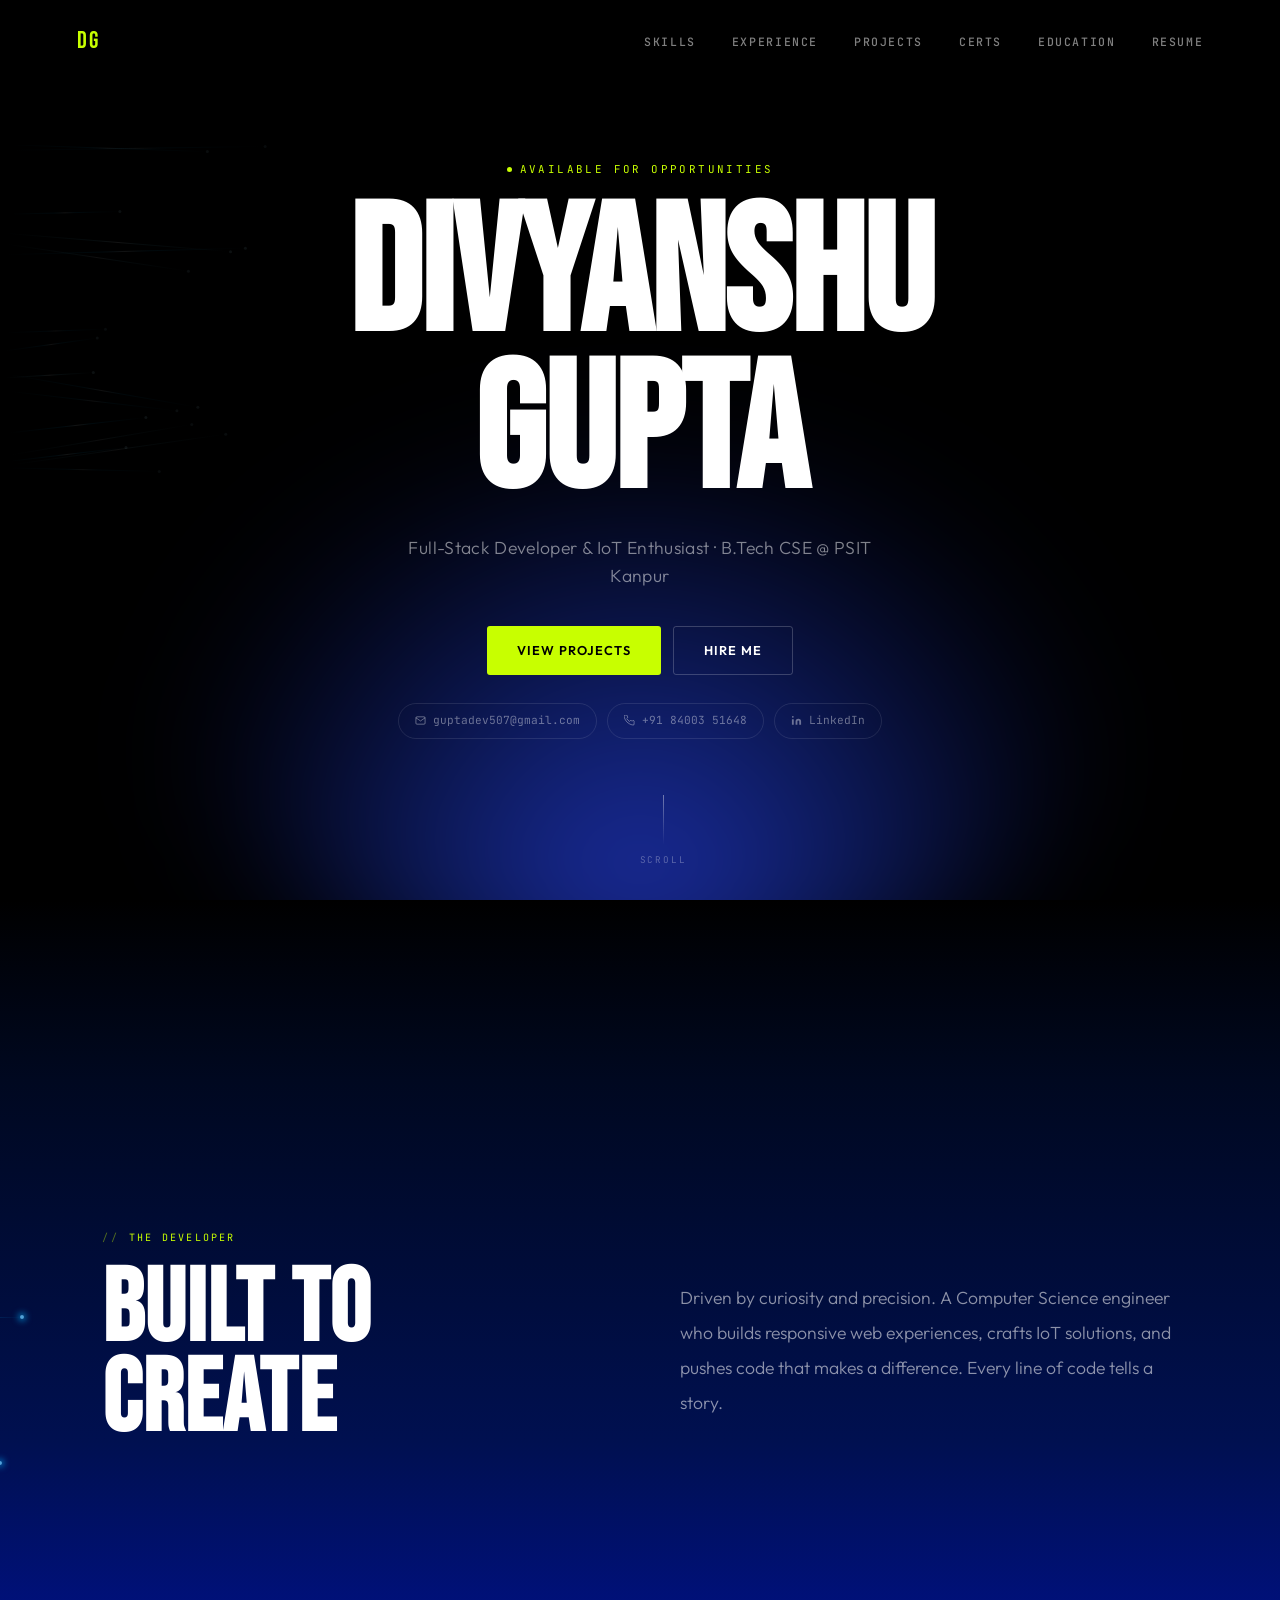
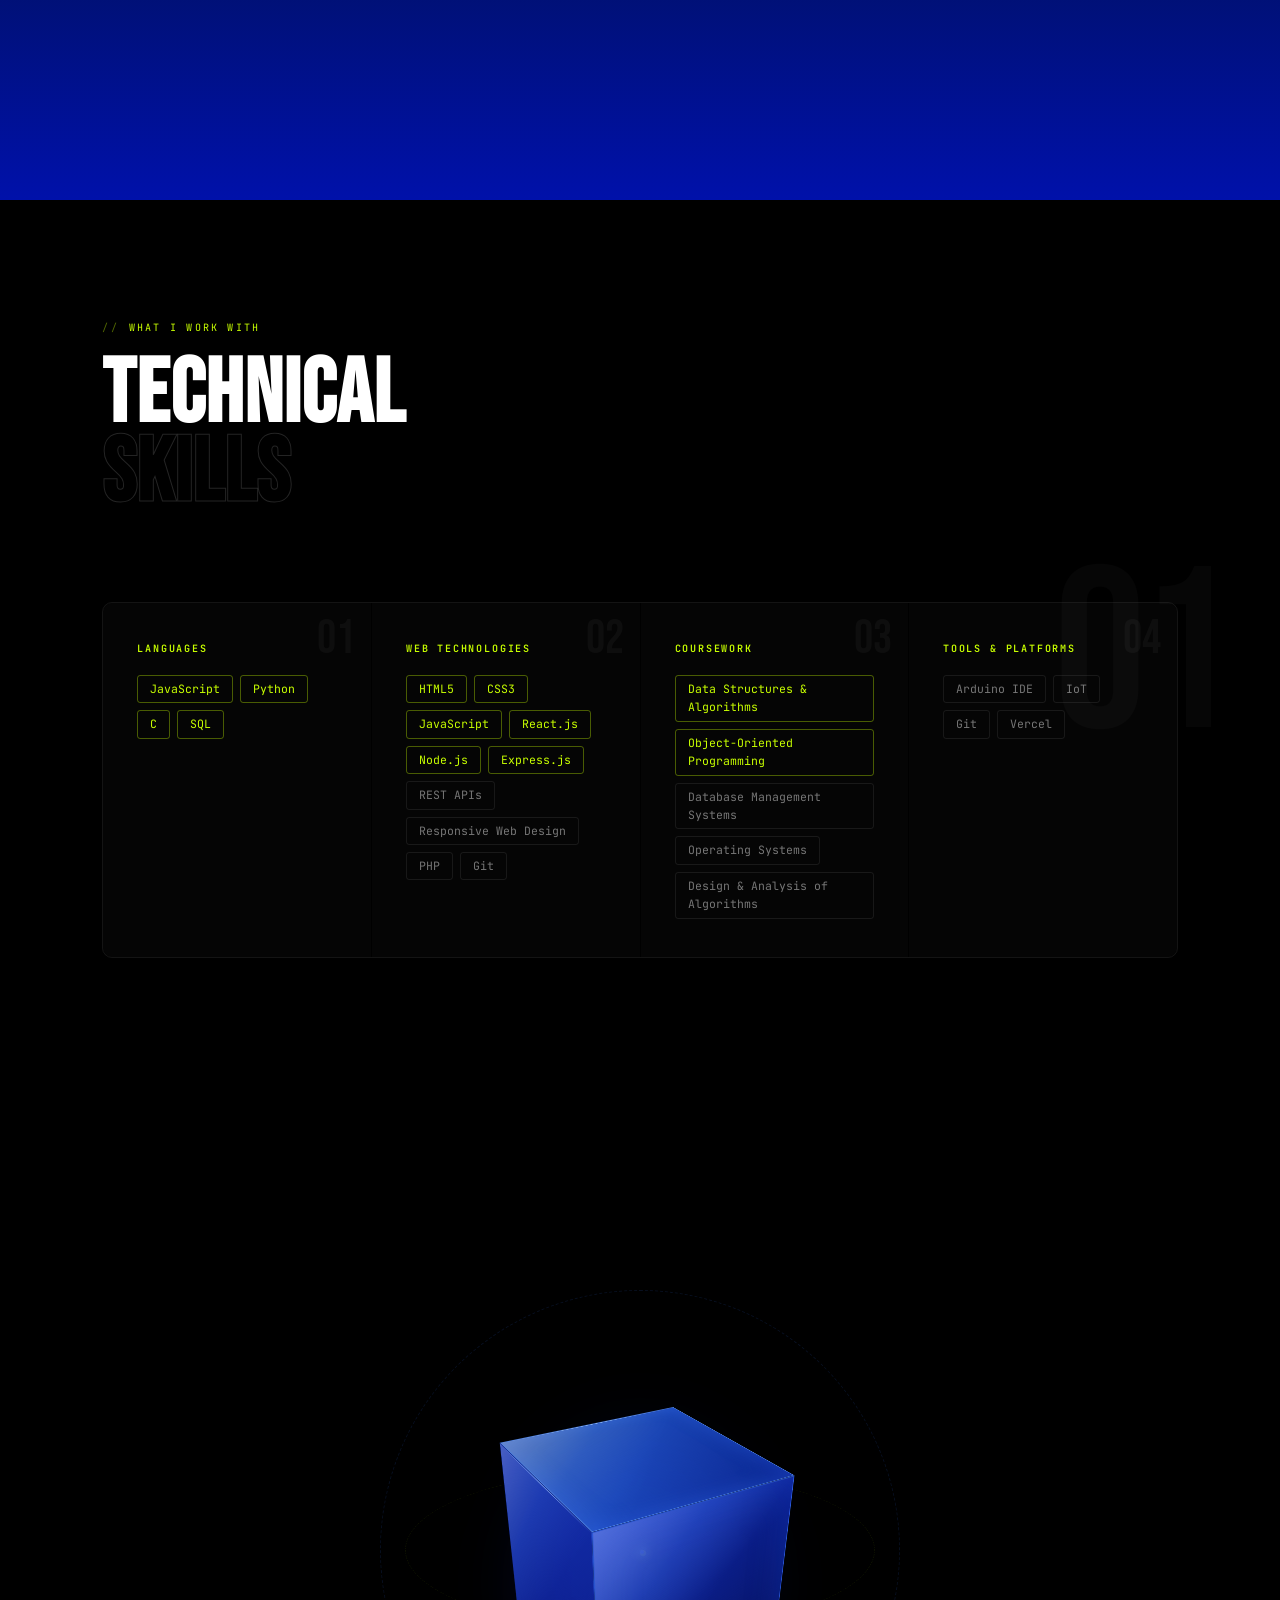
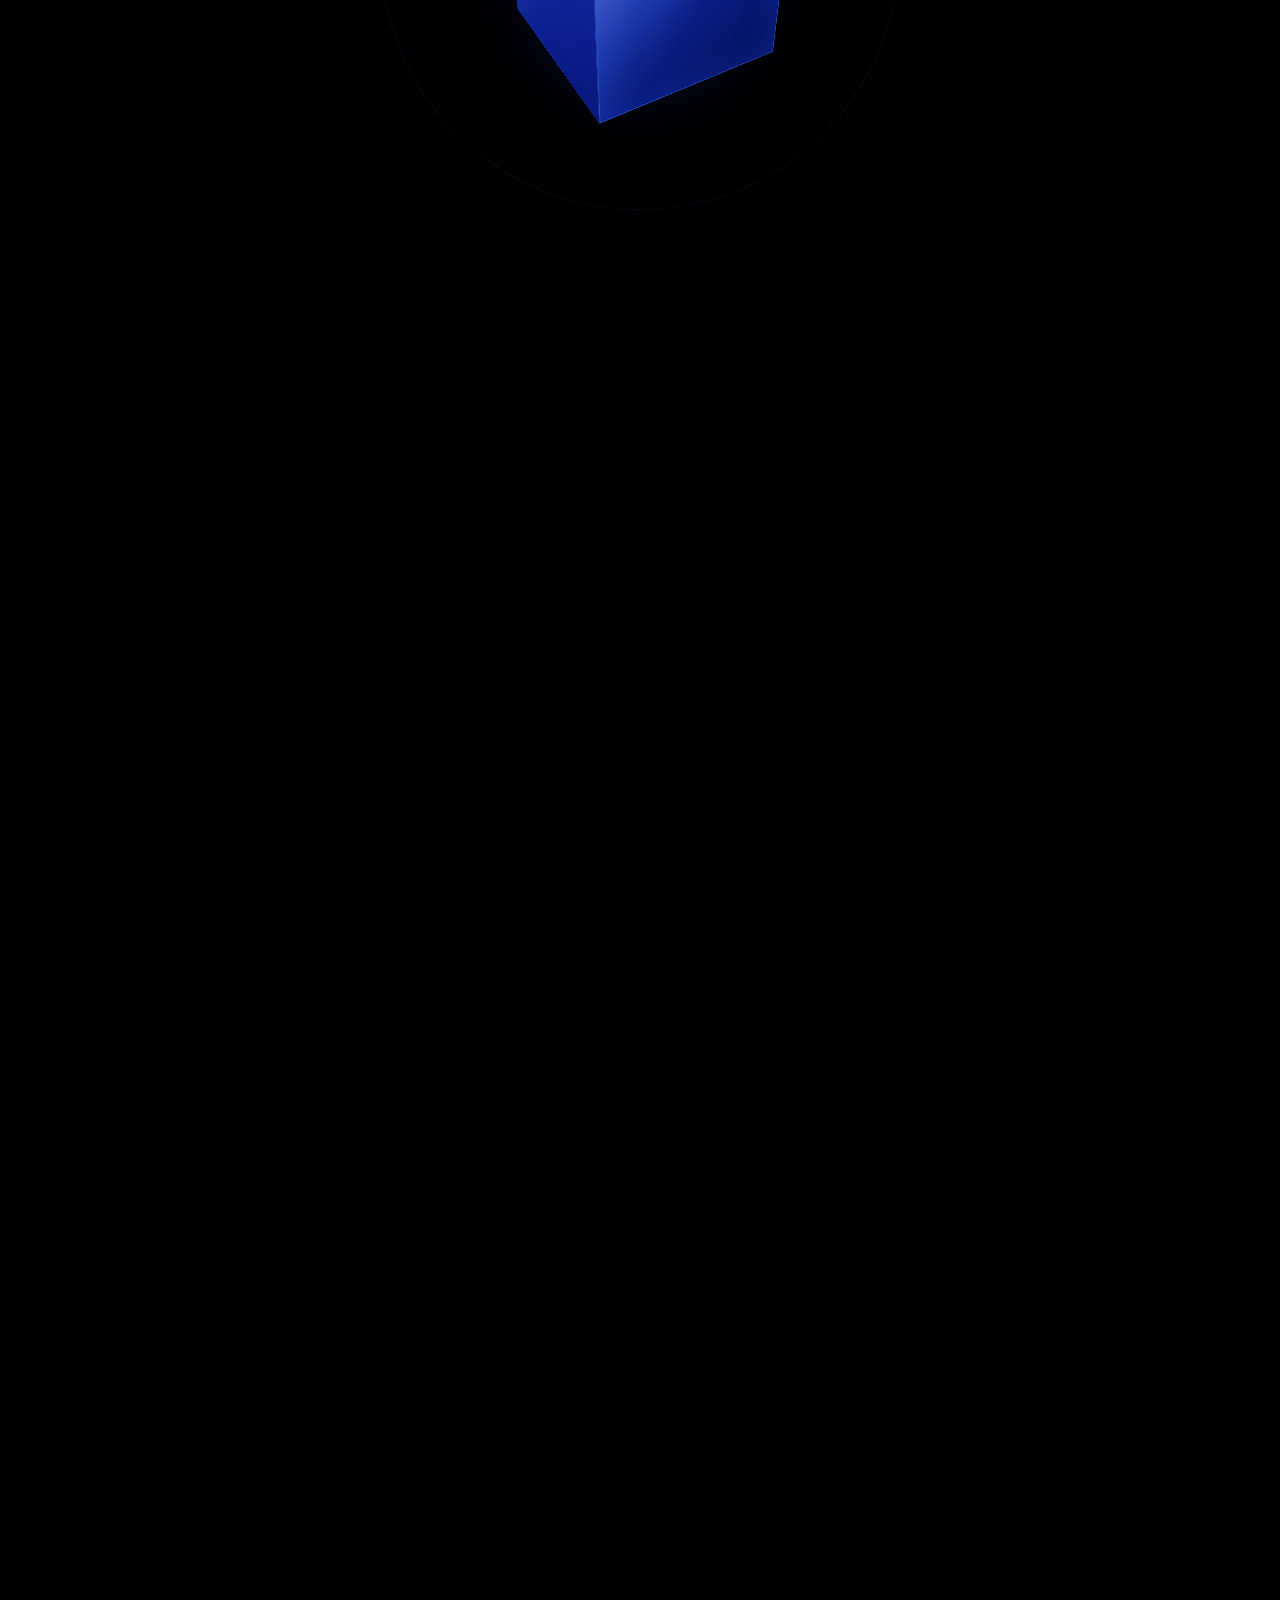
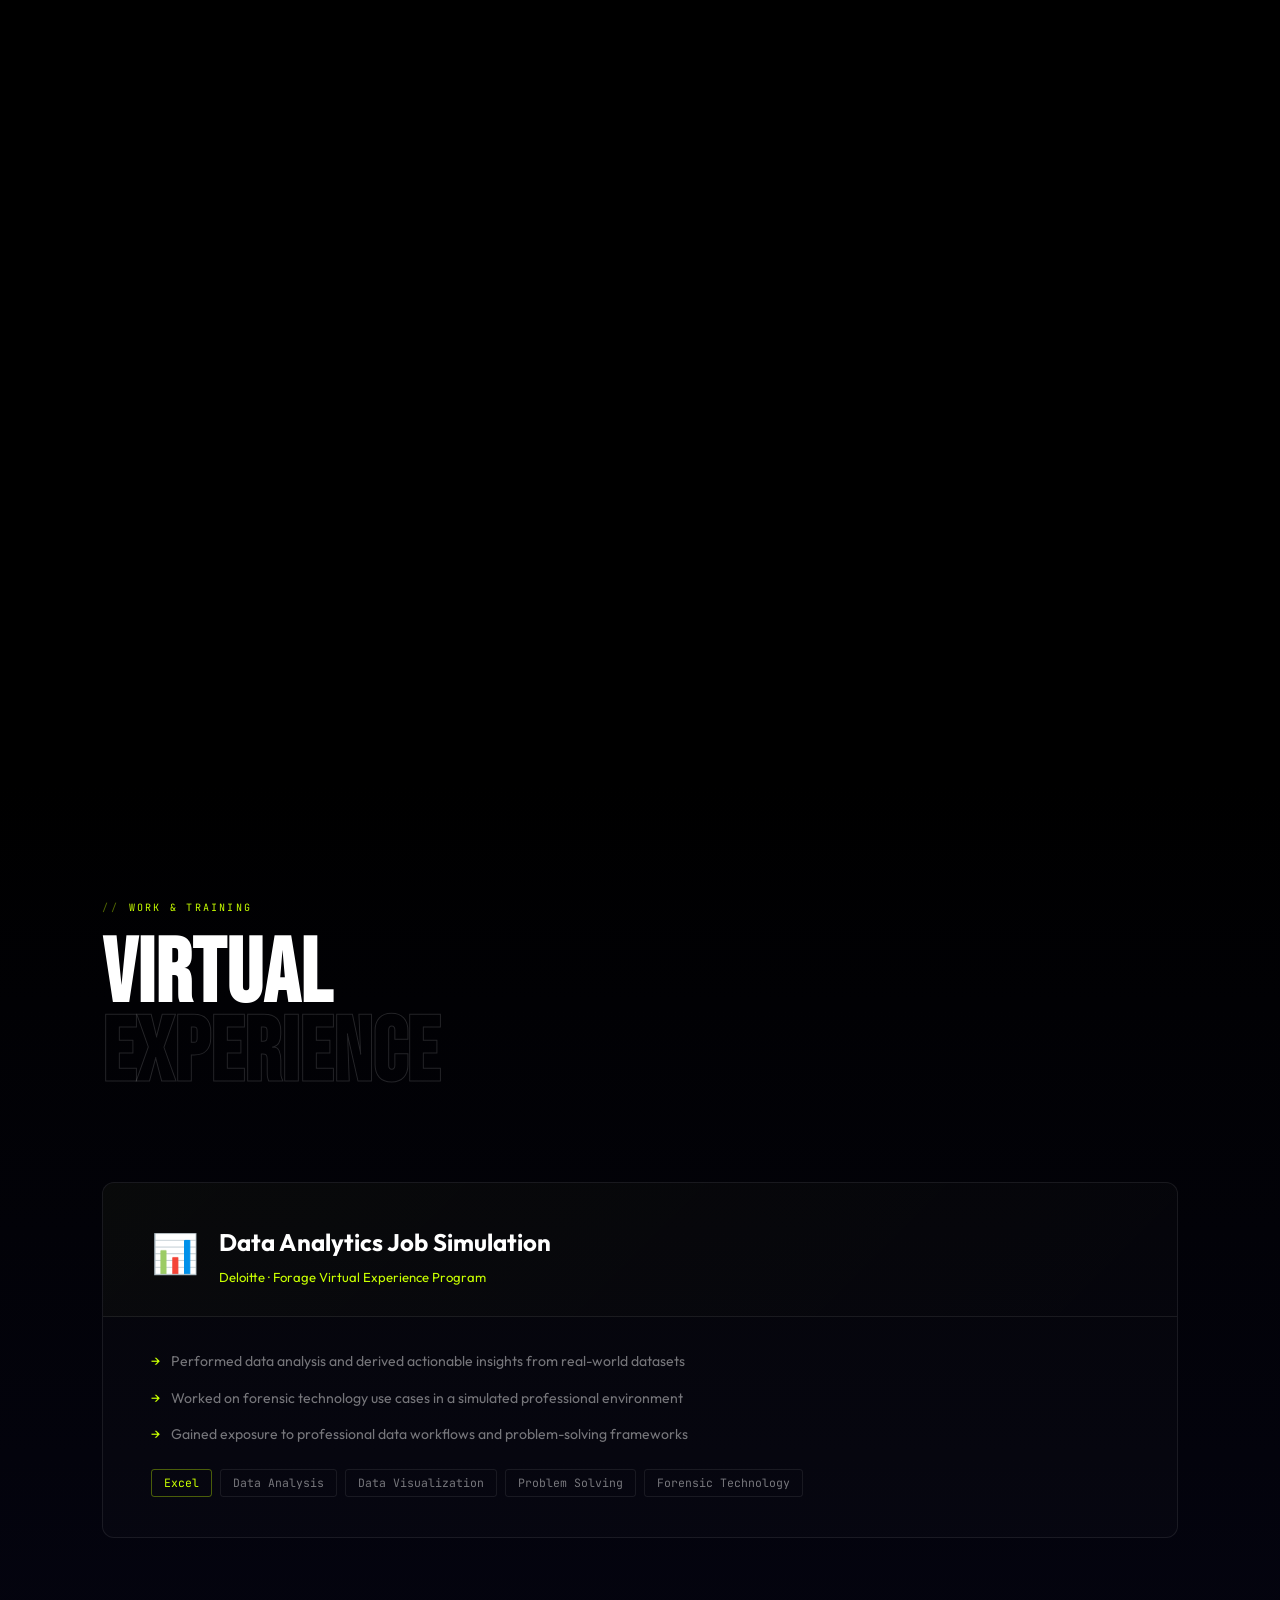
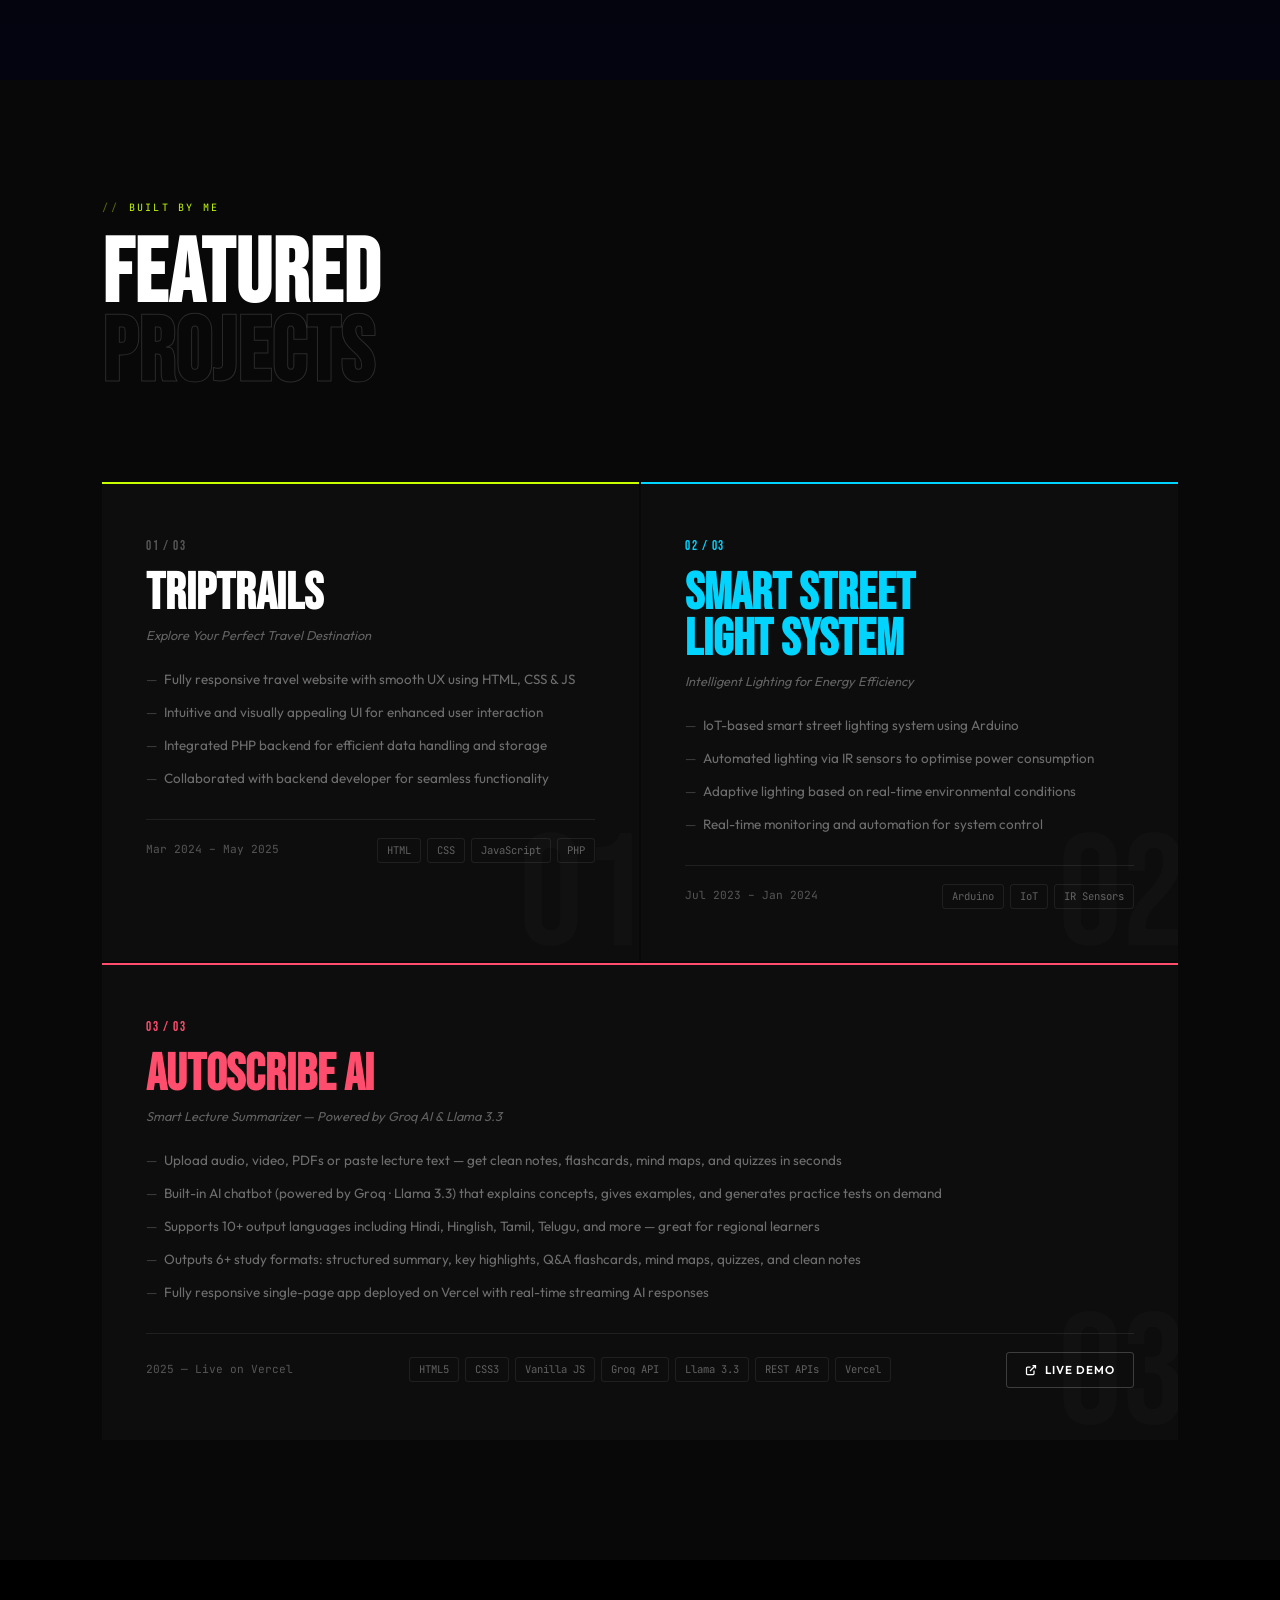
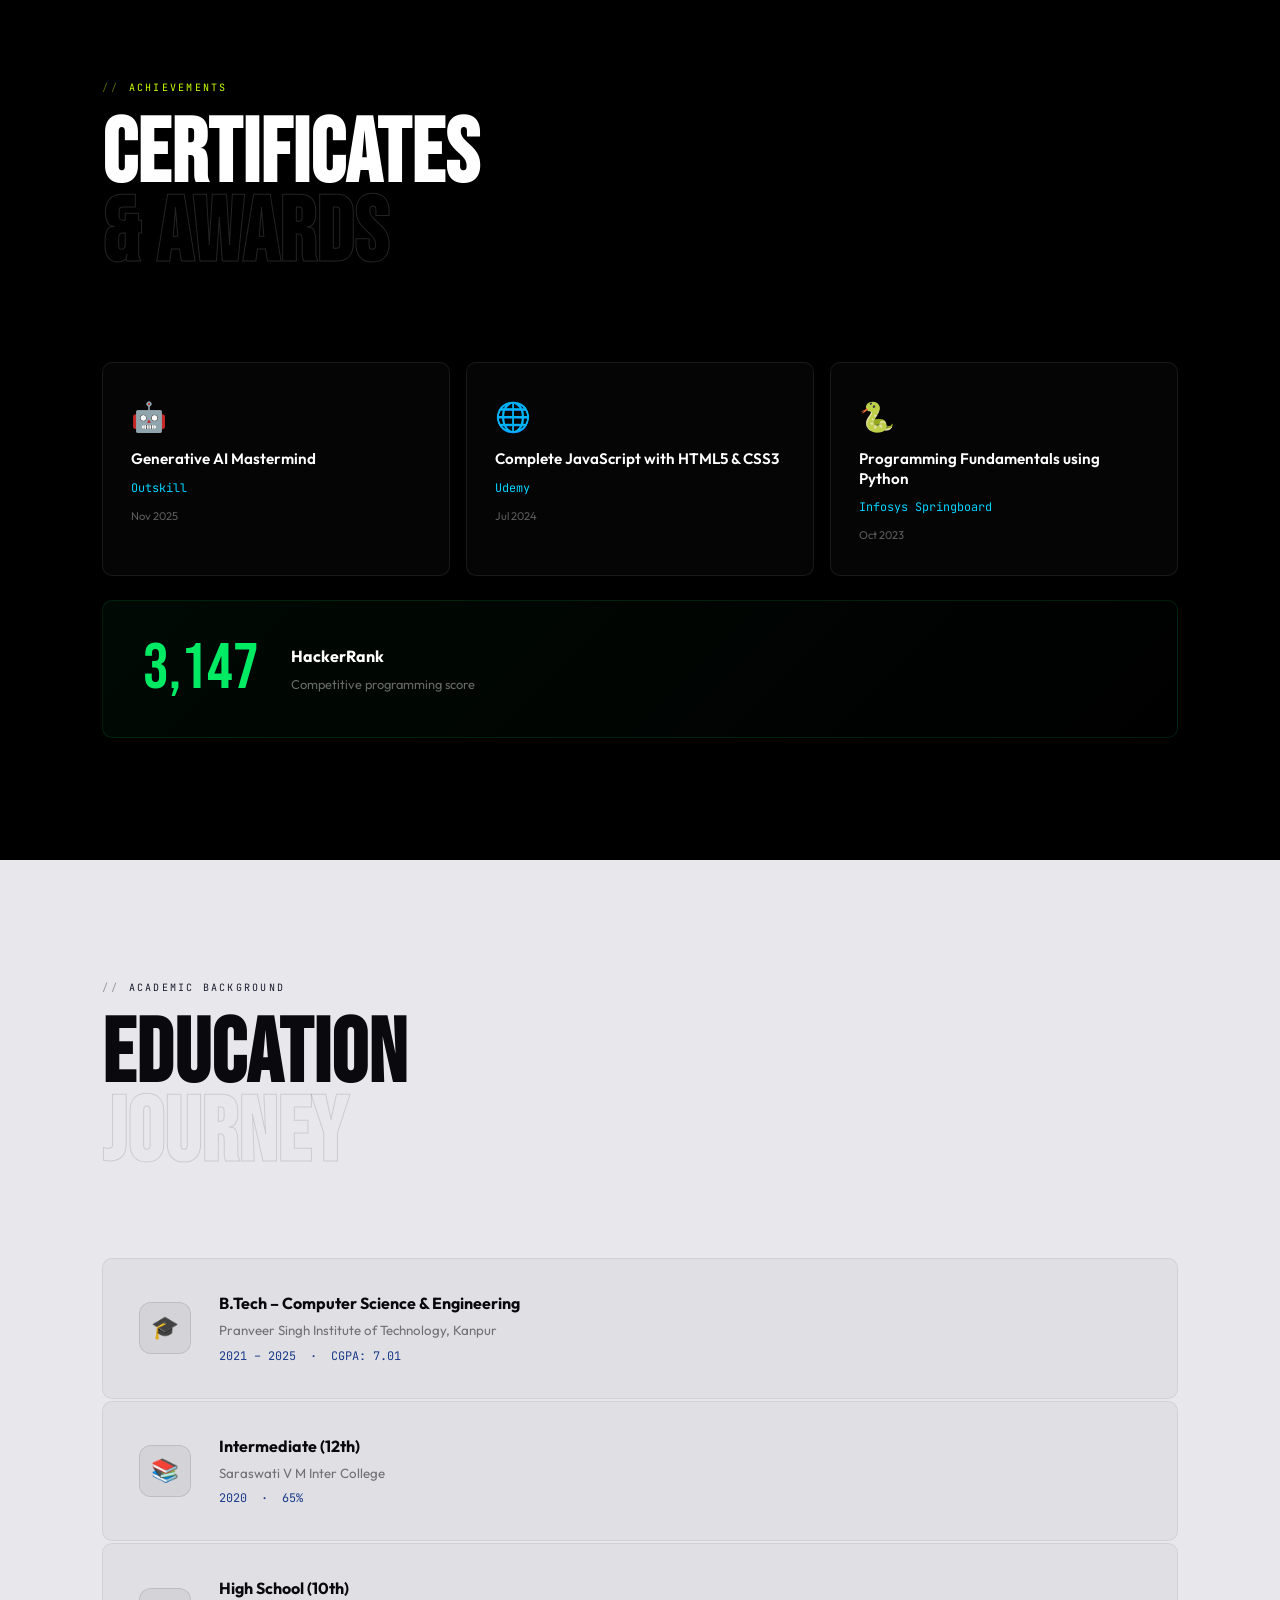
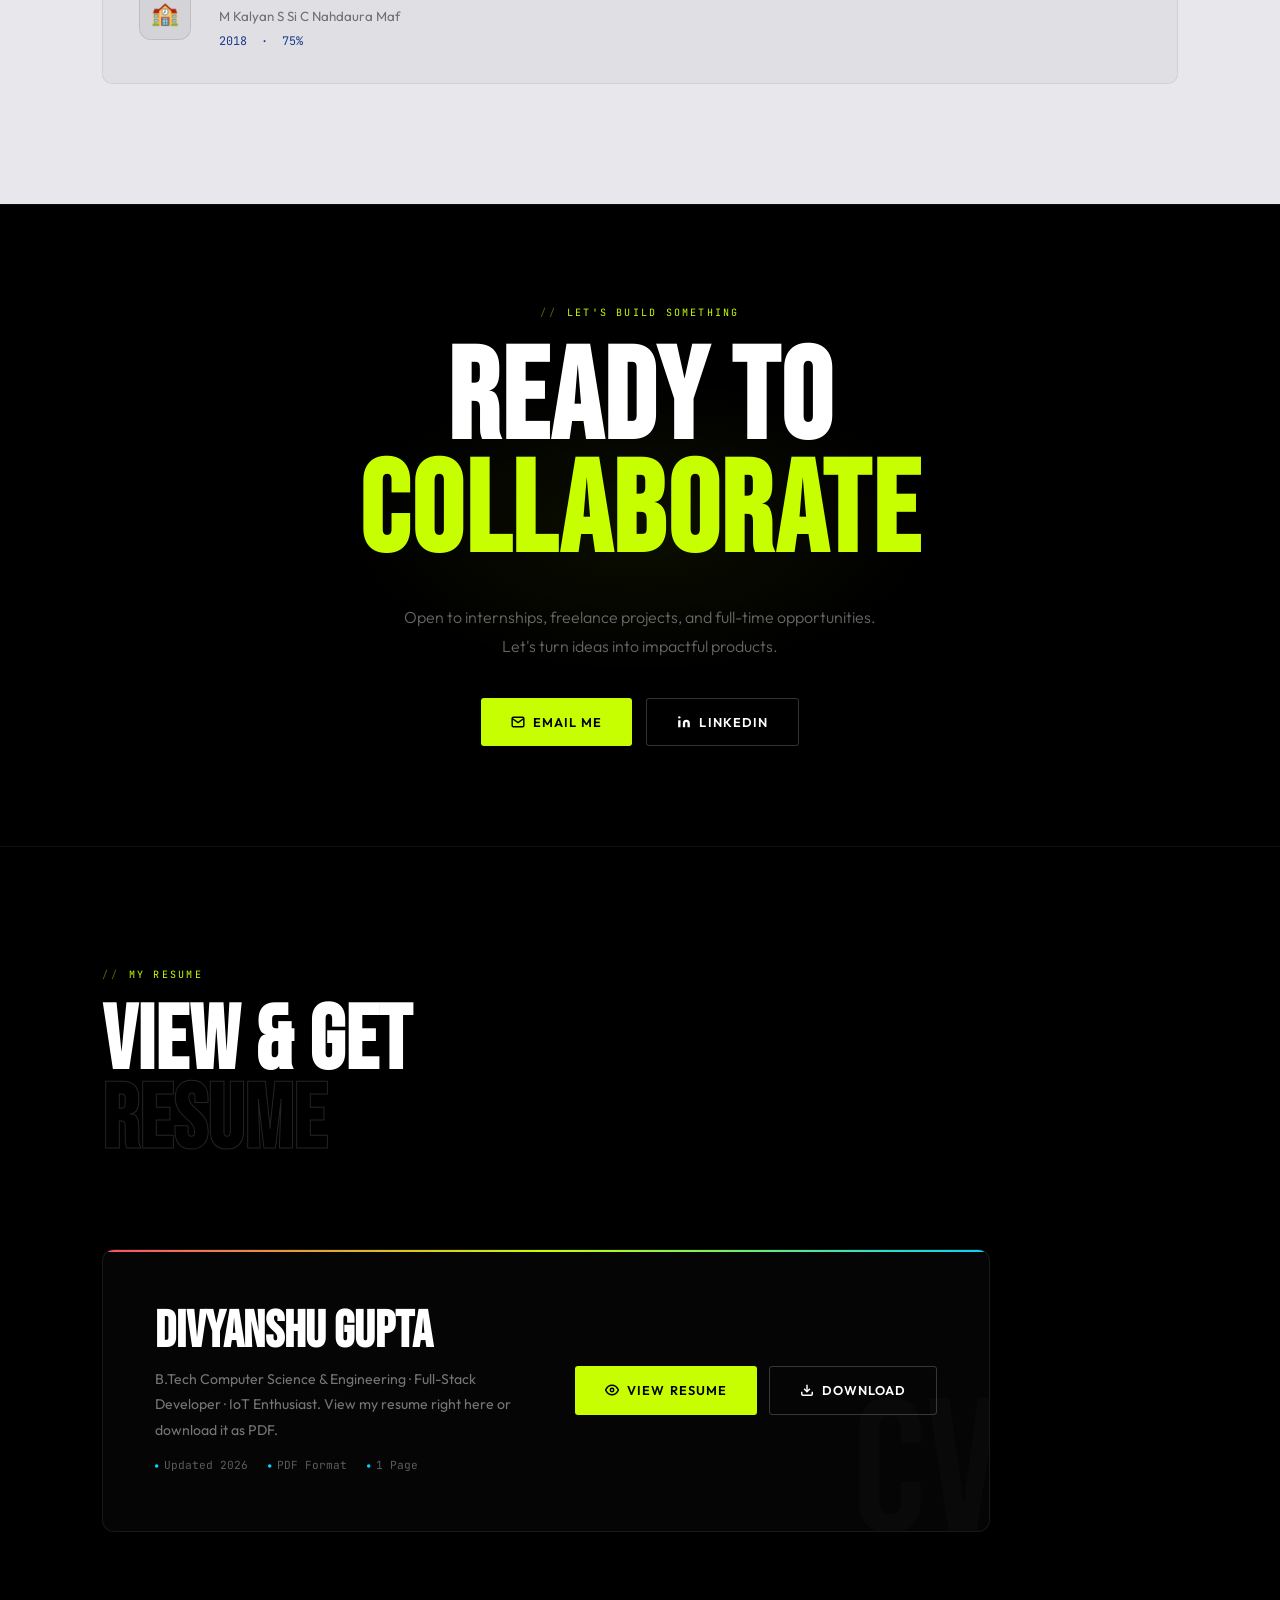
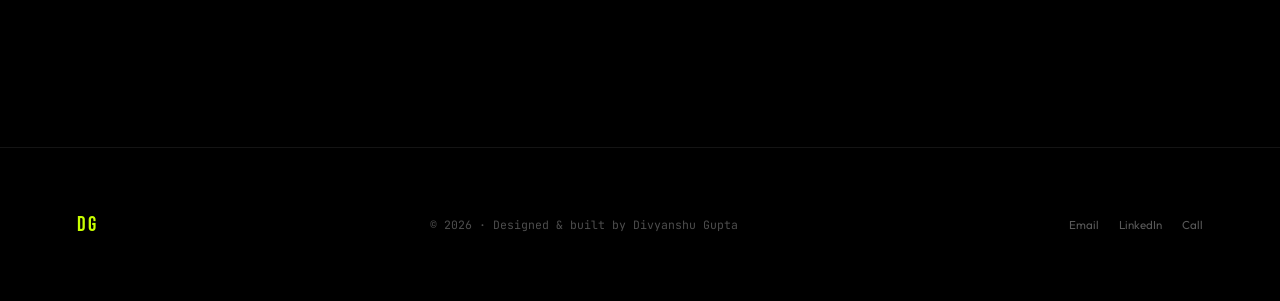
==== commit 96dde867: "Update index.html" ====
--- a/index.html
+++ b/index.html
@@ -418,7 +418,7 @@
       <div class="edu-ico">🏫</div>
       <div>
         <h3>High School (10th)</h3>
-        <div class="inst">Saraswati V M Inter College</div>
+        <div class="inst">M Kalyan S Si C Nahdaura Maf</div>
         <div class="yr">2018 &nbsp;·&nbsp; 75%</div>
       </div>
     </div>
@@ -500,7 +500,7 @@
       <h3>Divyanshu Gupta</h3>
       <p>B.Tech Computer Science &amp; Engineering · Full-Stack Developer · IoT Enthusiast. View my resume right here or download it as PDF.</p>
       <div class="resume-meta">
-        <span>Updated 2025</span>
+        <span>Updated 2026</span>
         <span>PDF Format</span>
         <span>1 Page</span>
       </div>
@@ -521,7 +521,7 @@
 <!-- FOOTER -->
 <footer>
   <div class="ft-logo">DG</div>
-  <p class="ft-copy">© 2025 · Designed &amp; built by Divyanshu Gupta</p>
+  <p class="ft-copy">© 2026 · Designed &amp; built by Divyanshu Gupta</p>
   <div class="ft-links">
     <a href="mailto:guptadev507@gmail.com">Email</a>
     <a href="https://www.linkedin.com/in/divyanshu-gupta-155121254/" target="_blank">LinkedIn</a>
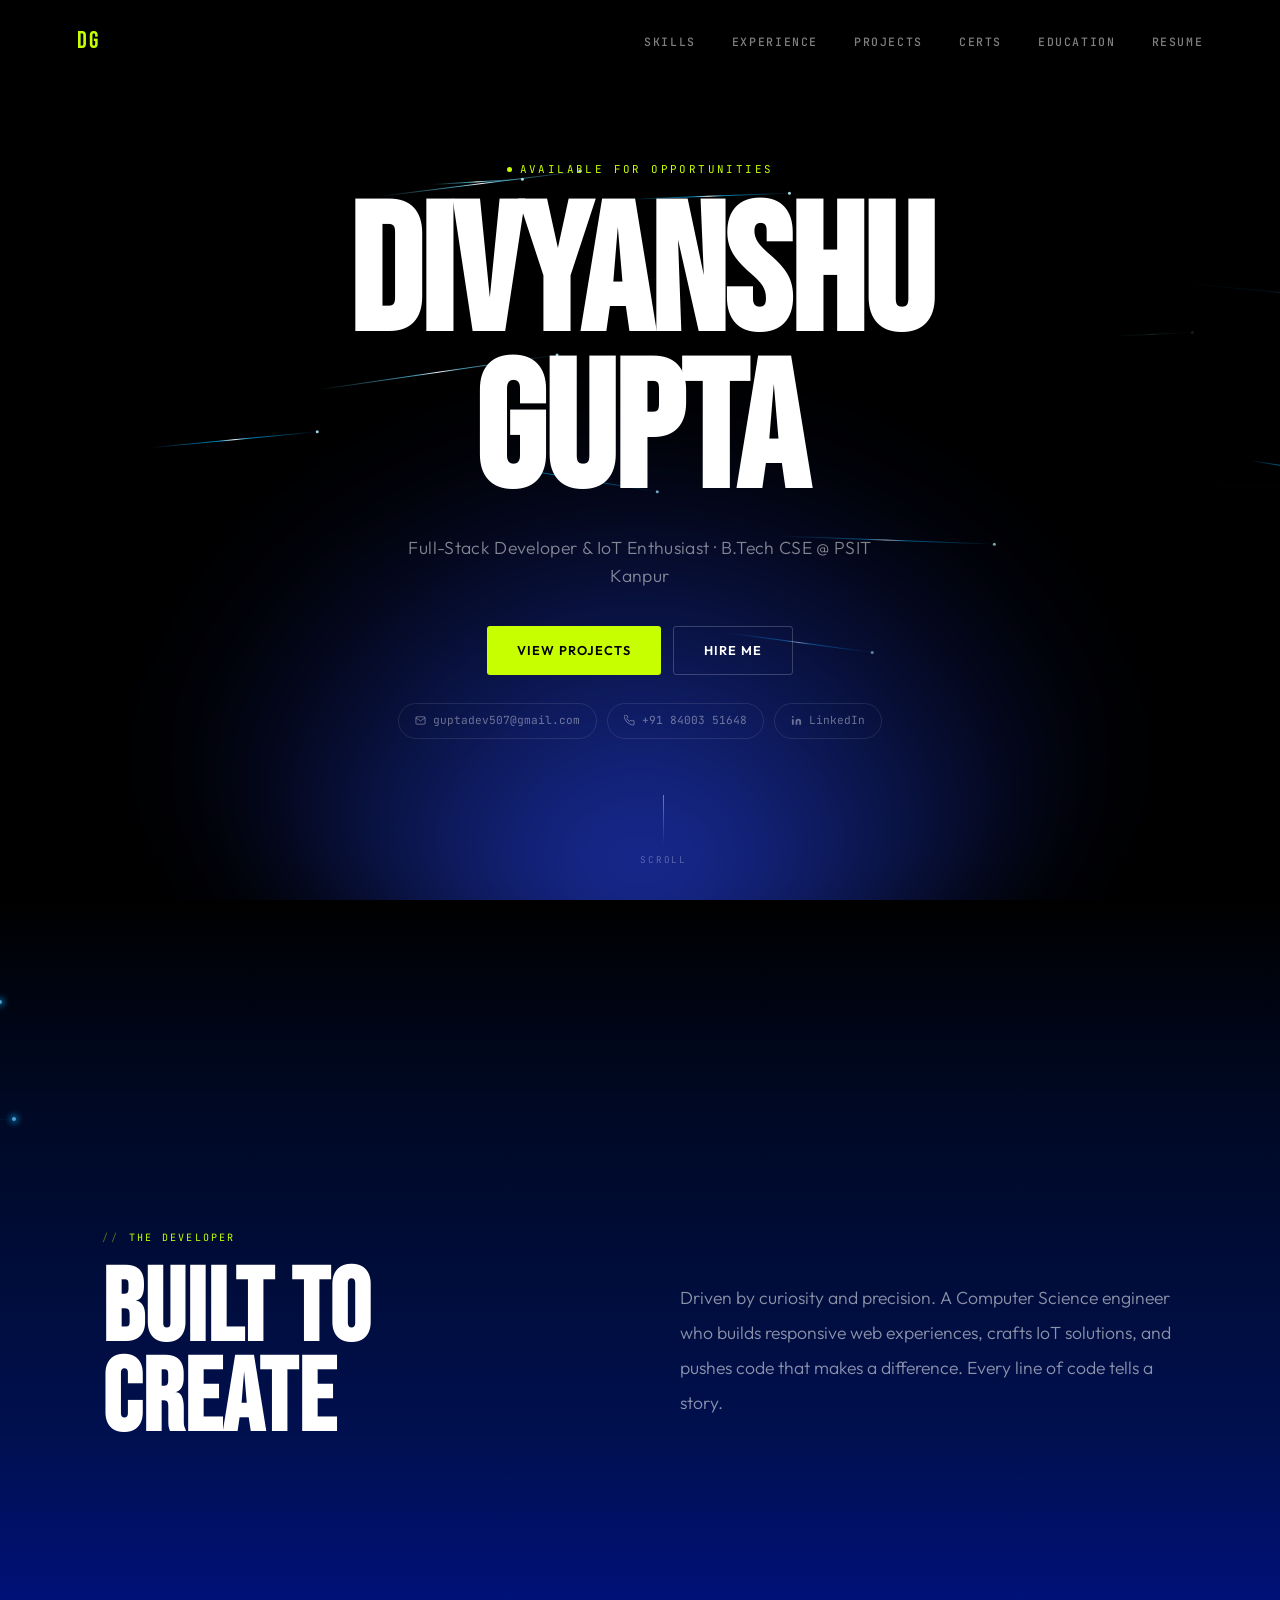
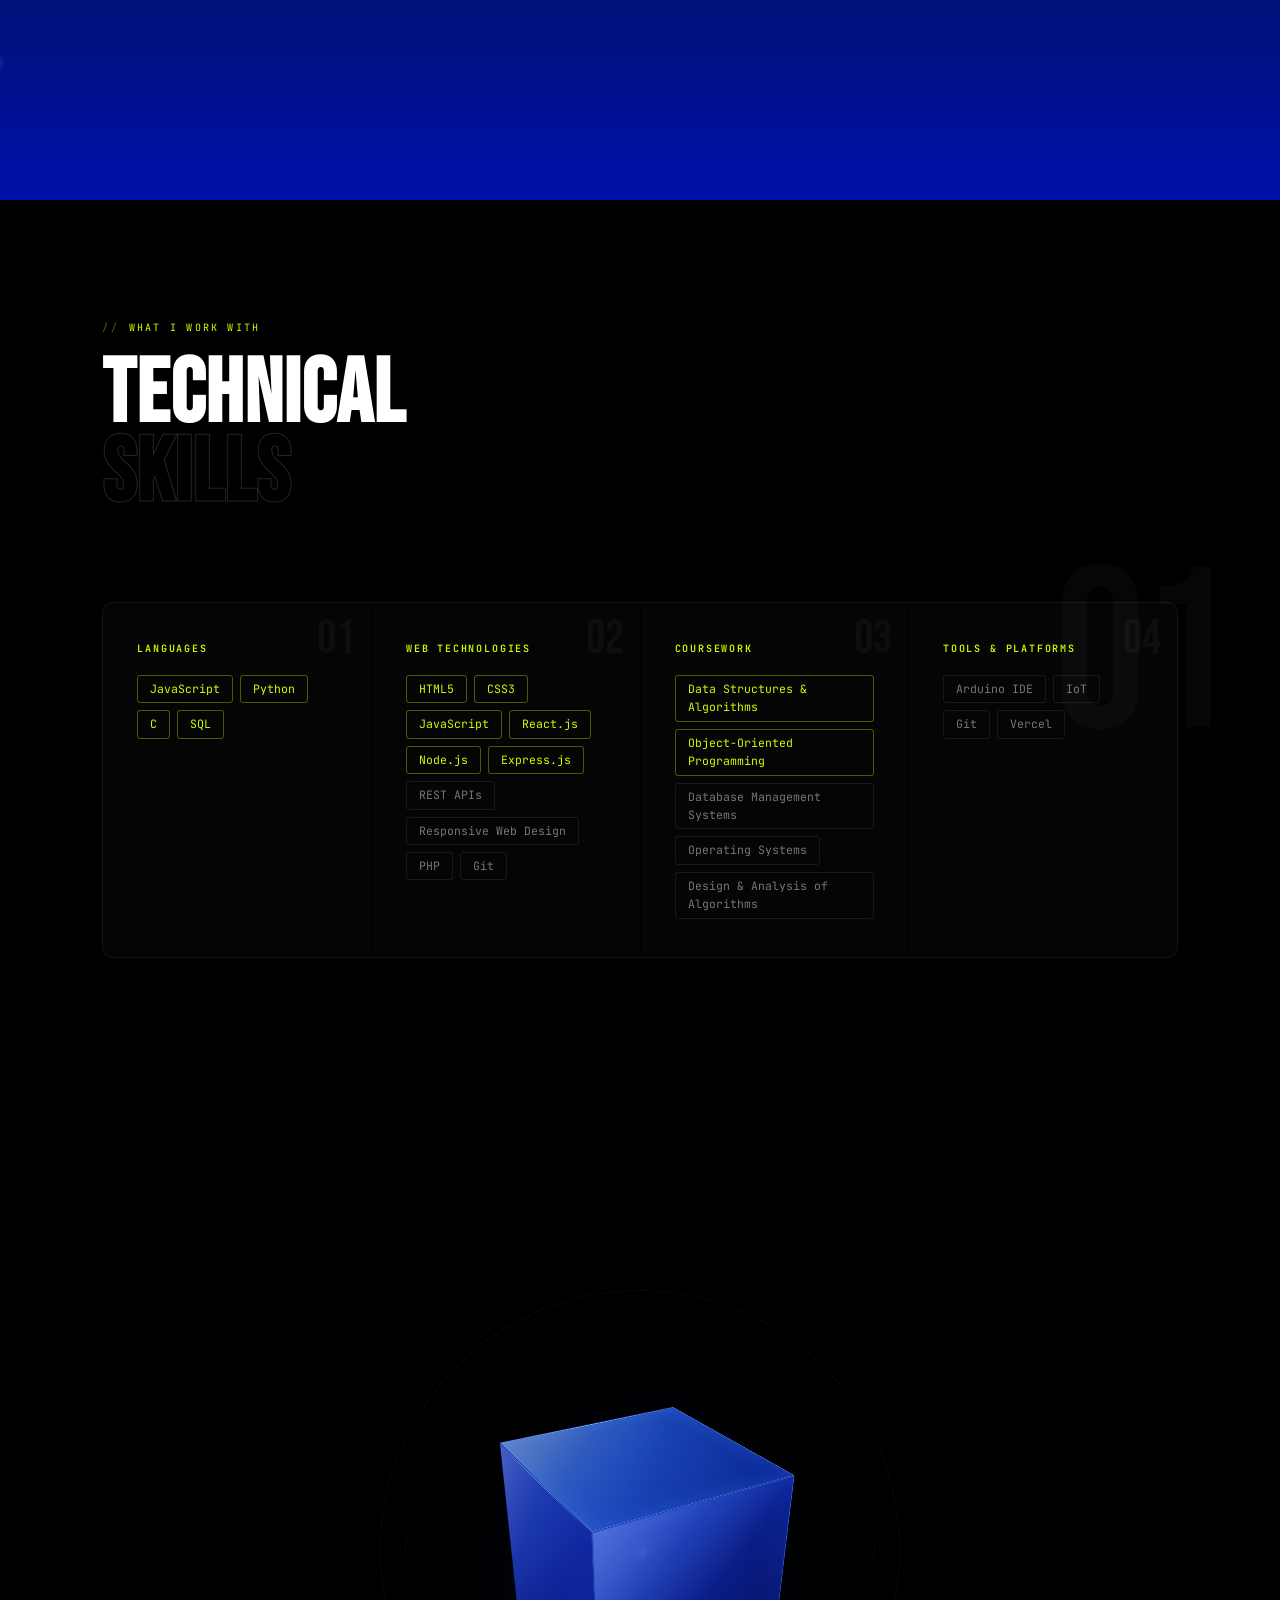
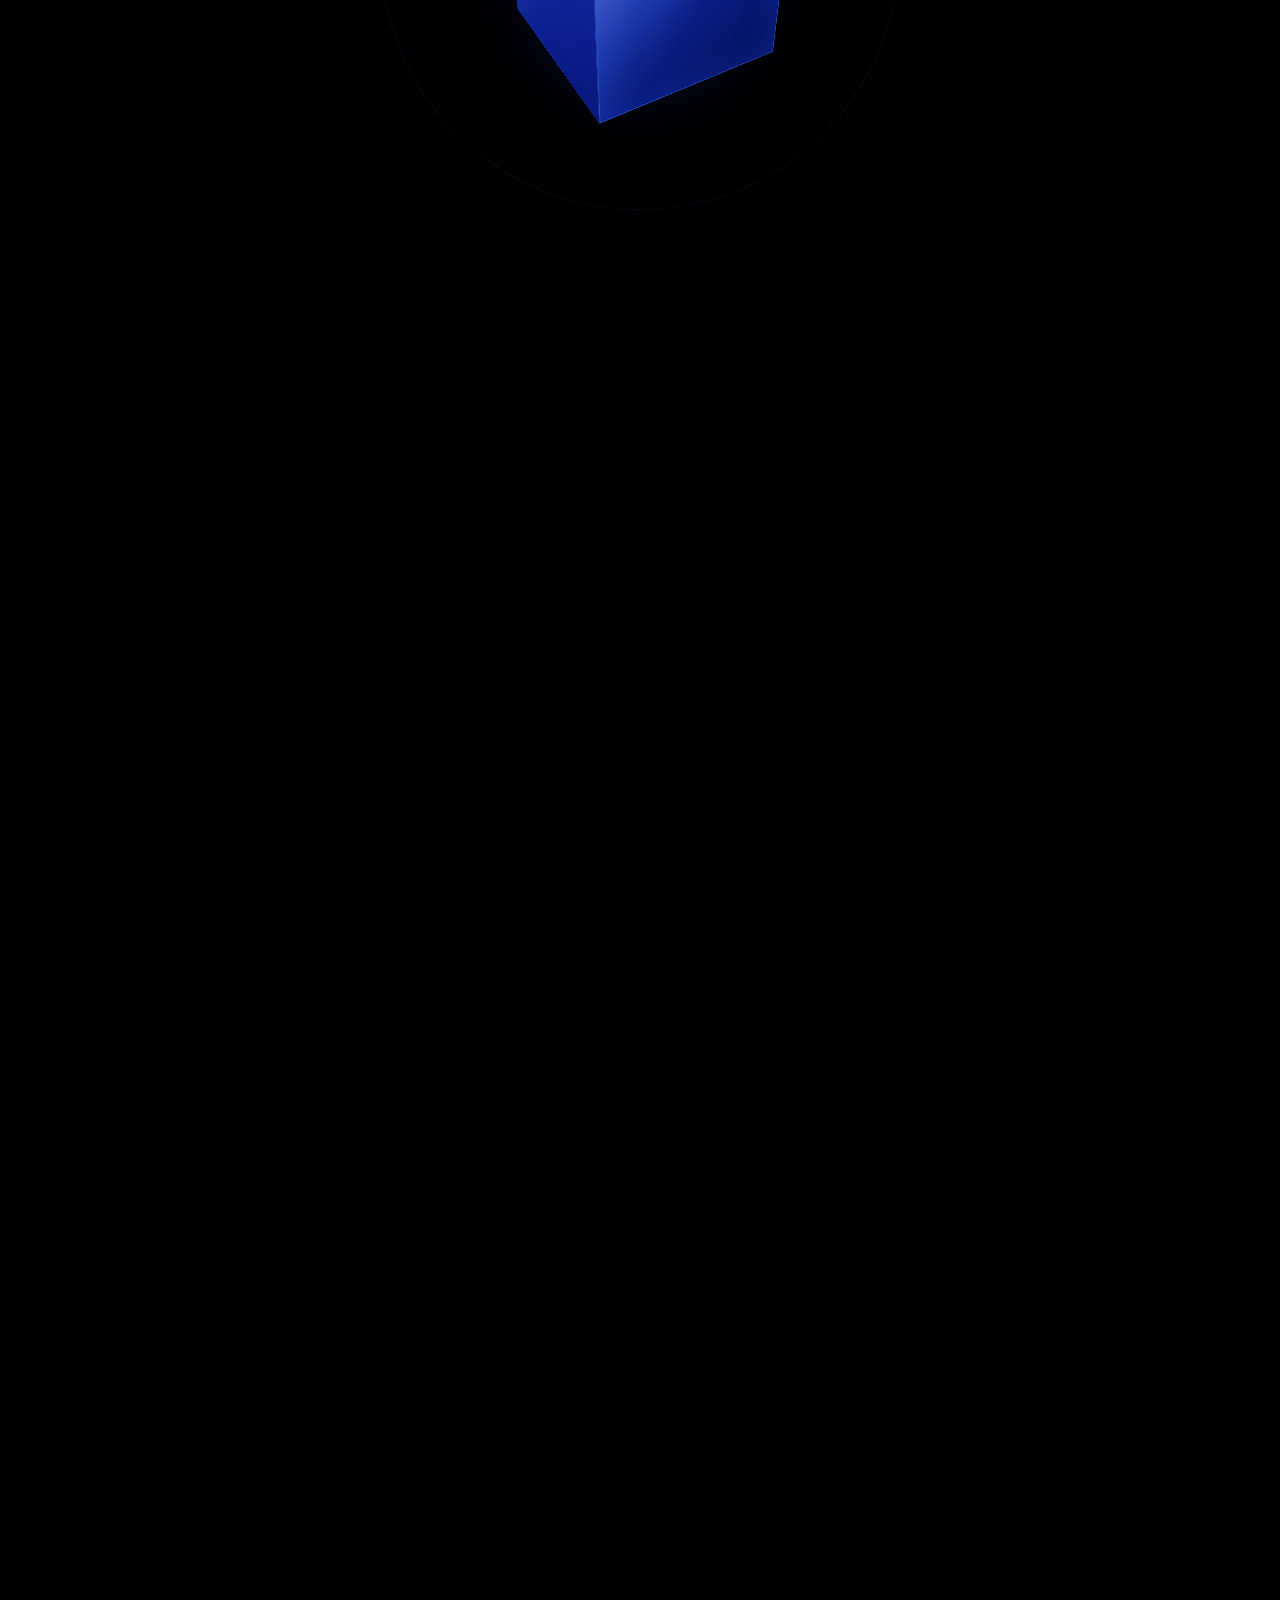
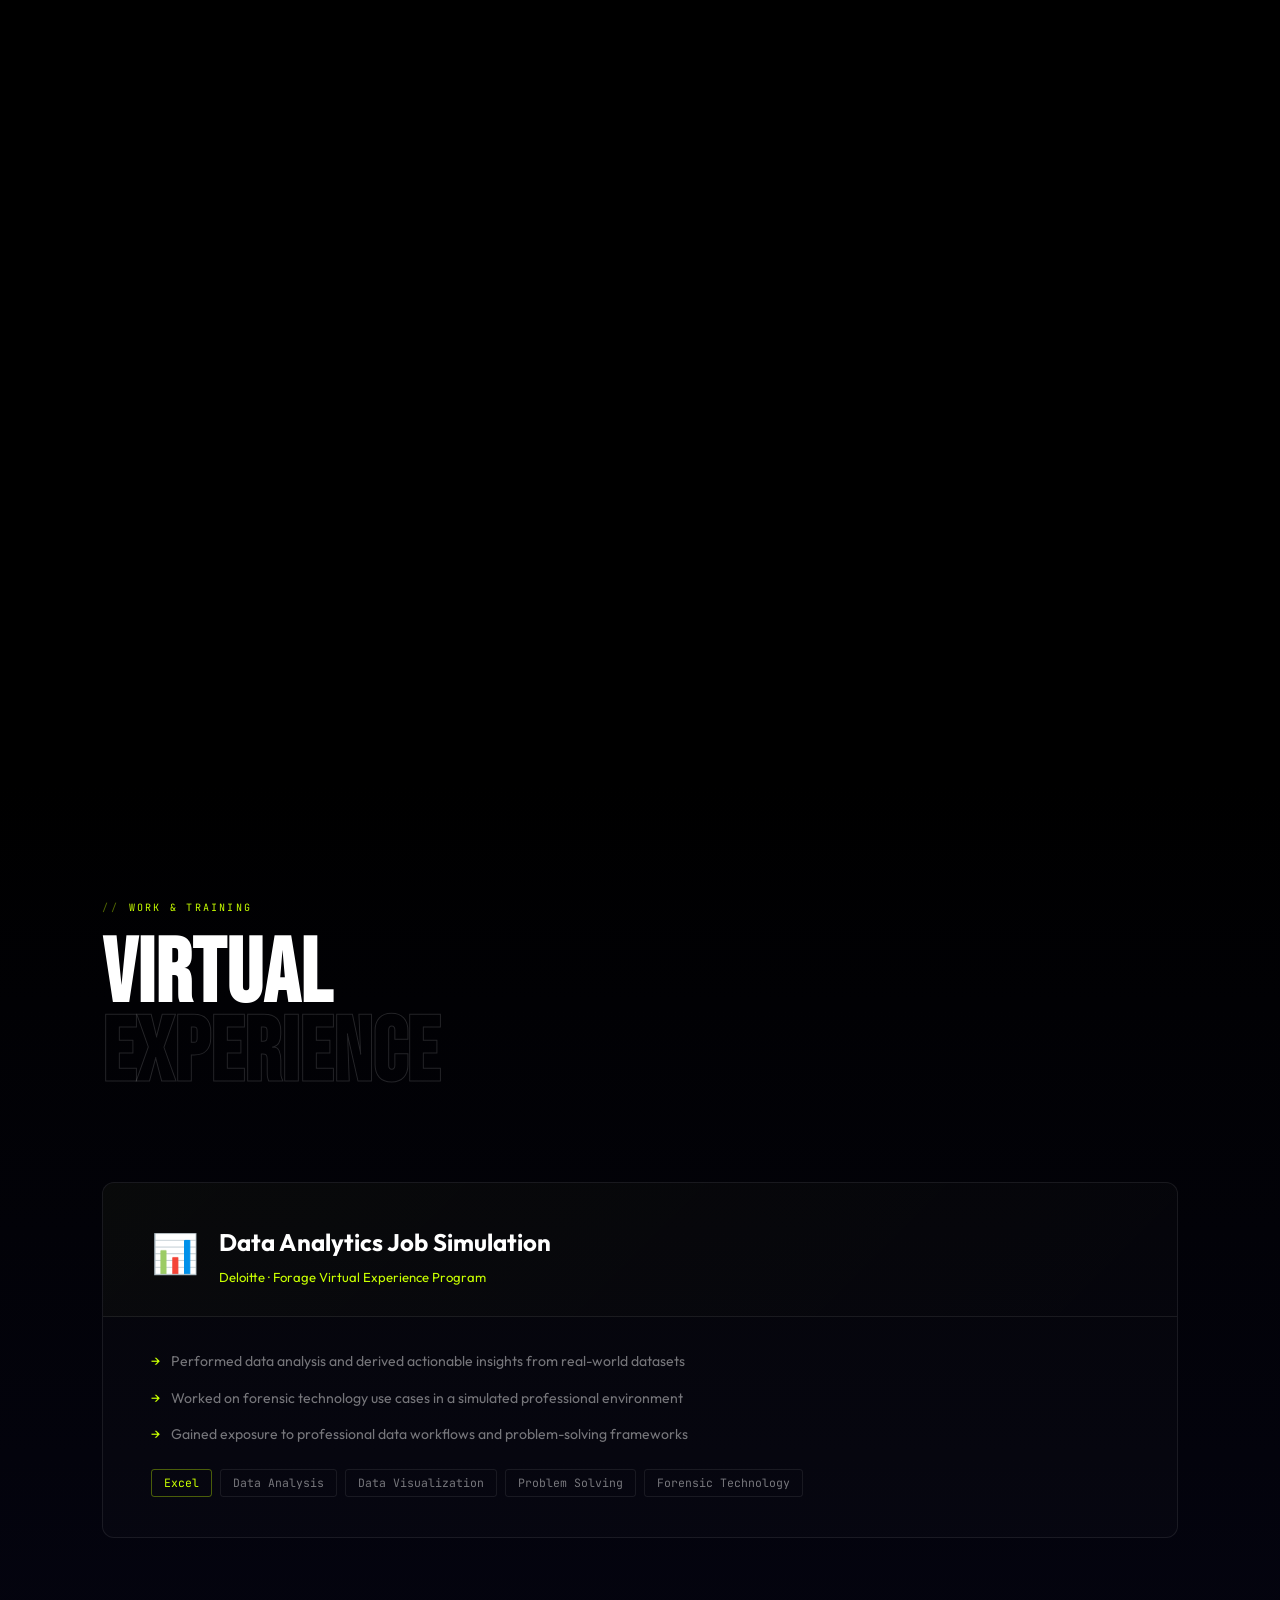
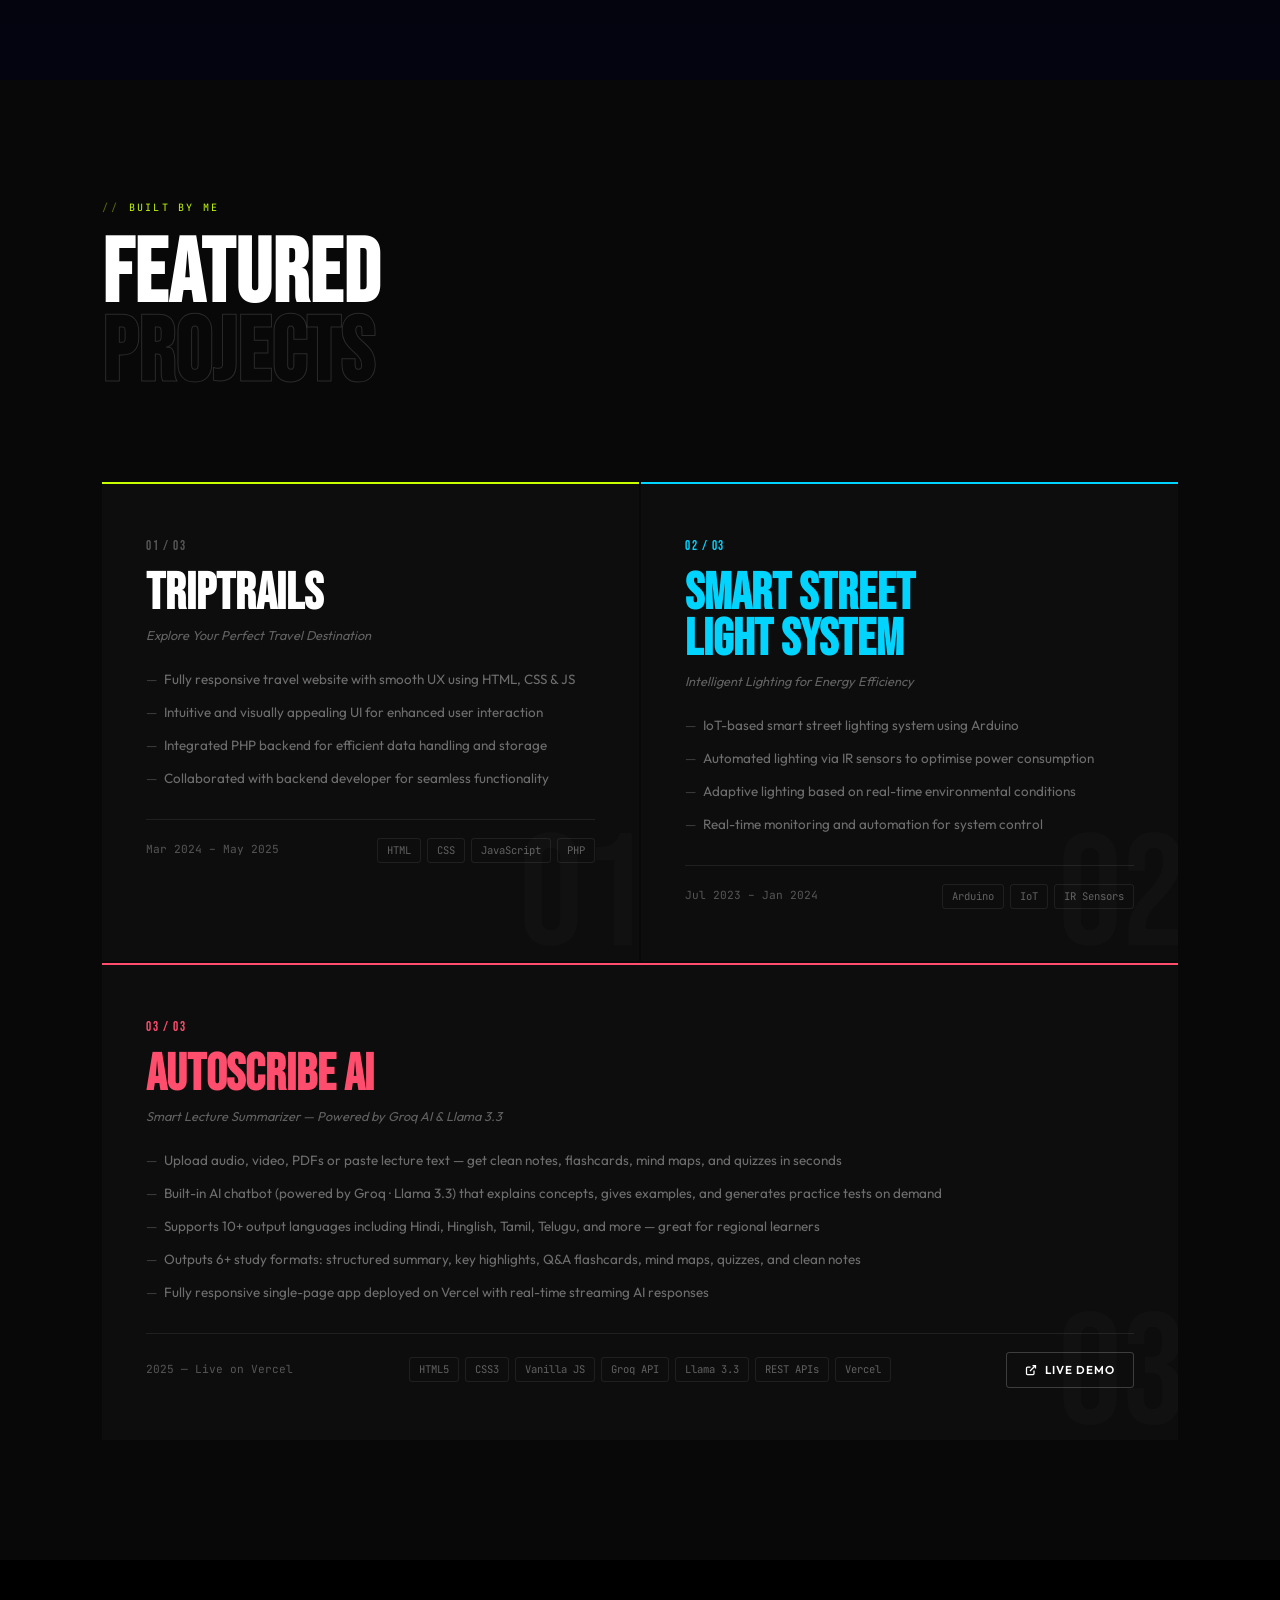
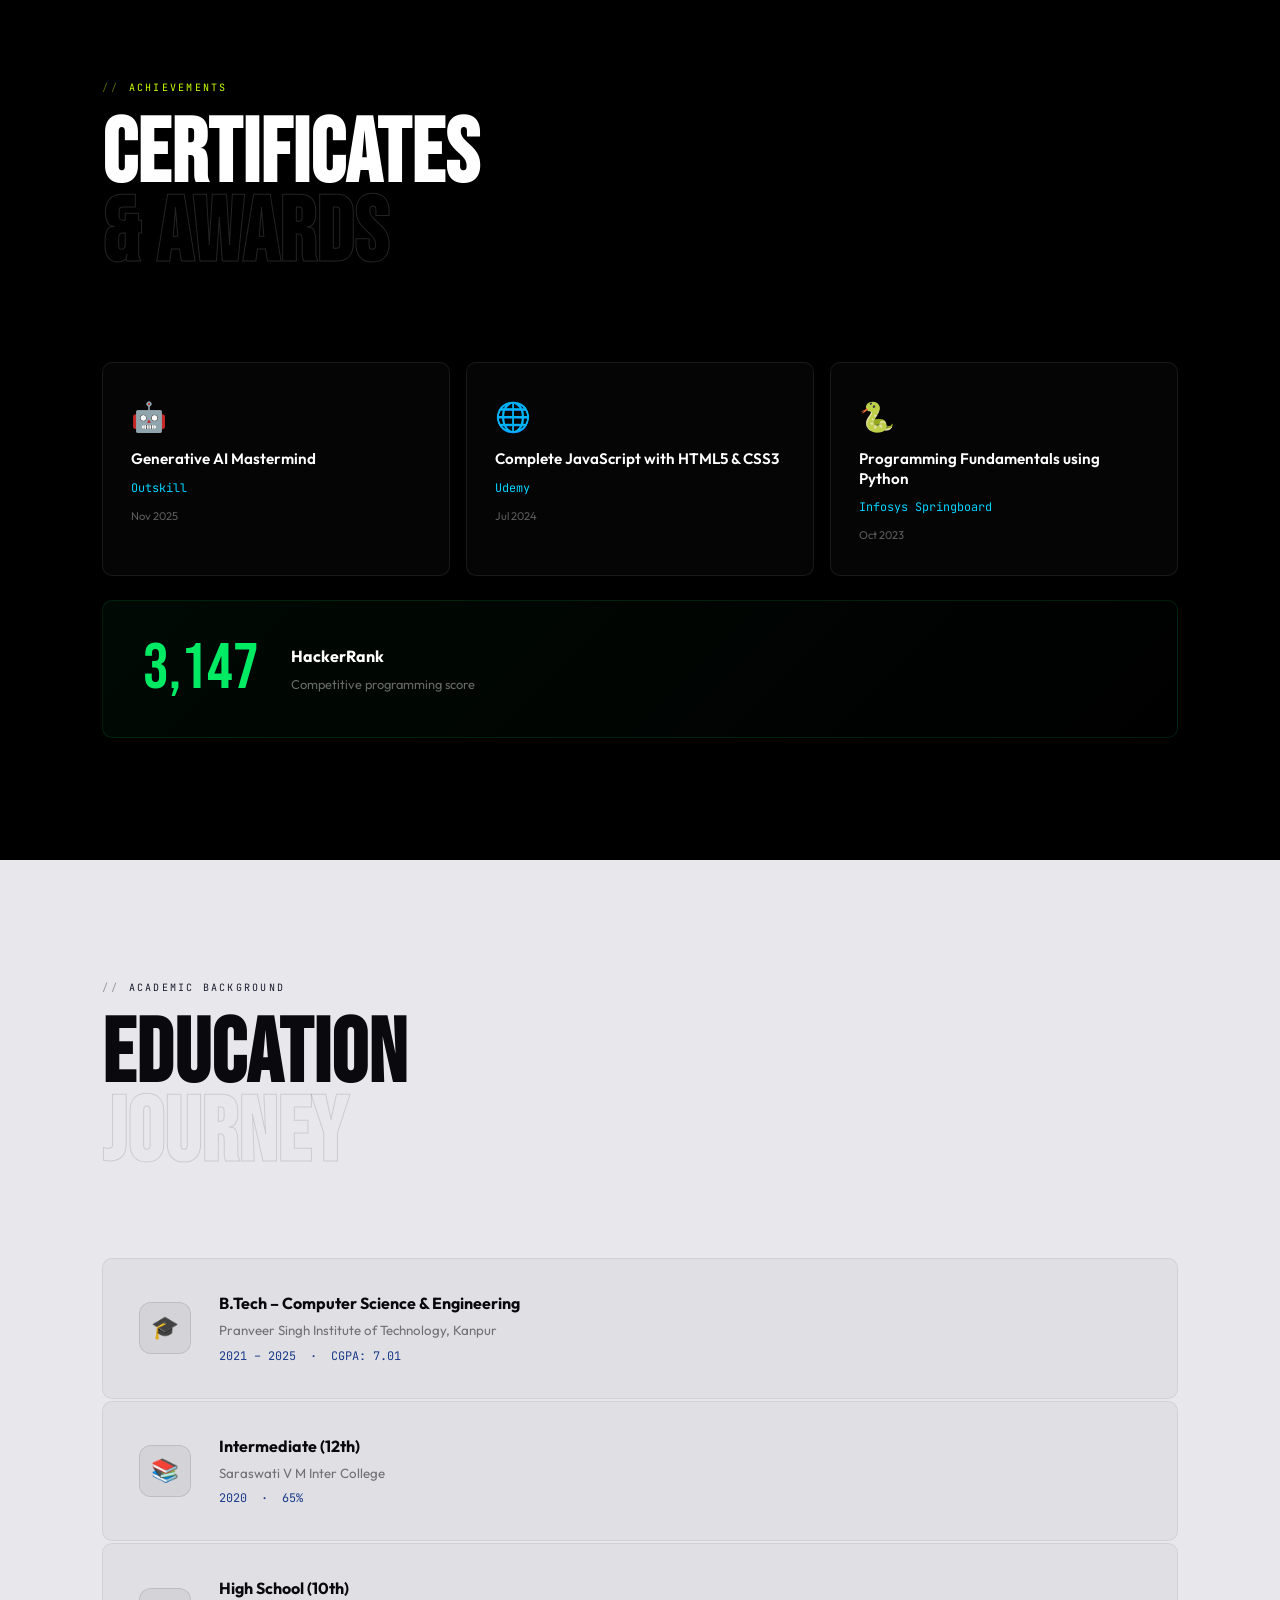
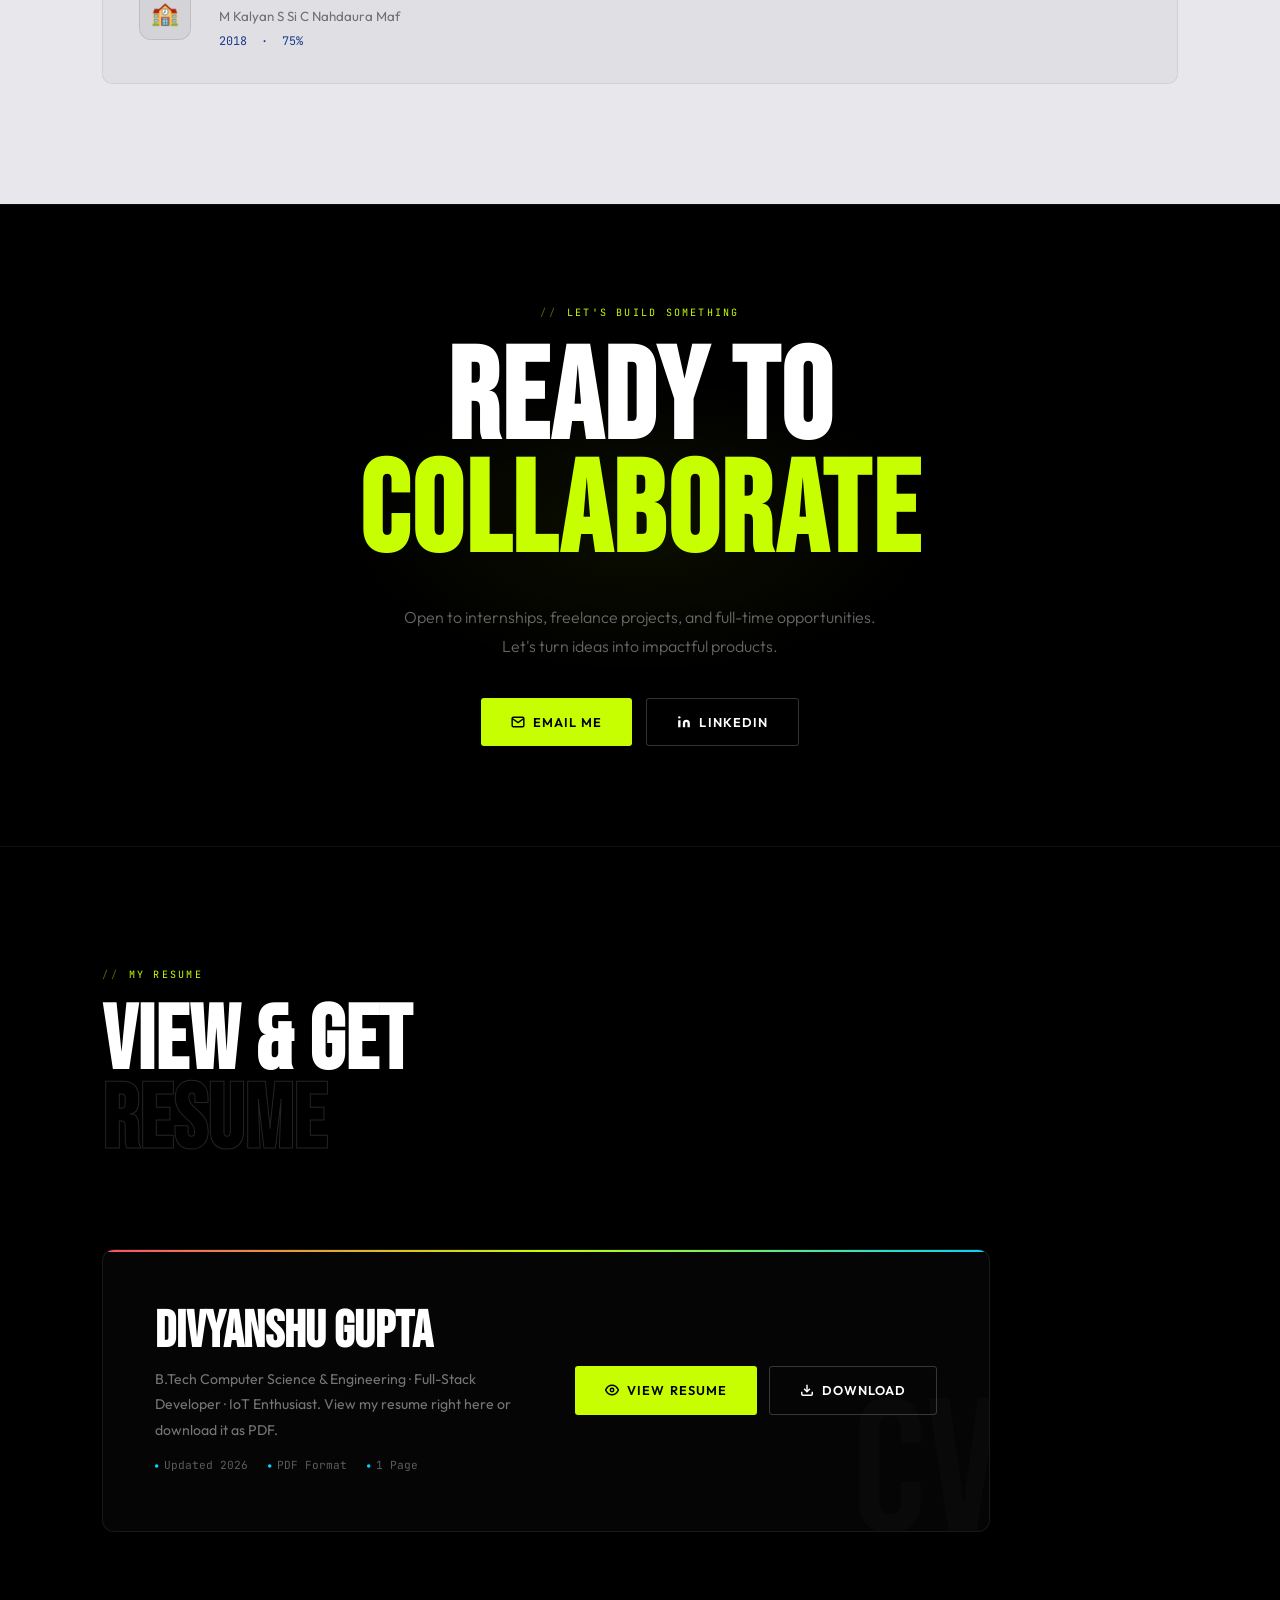
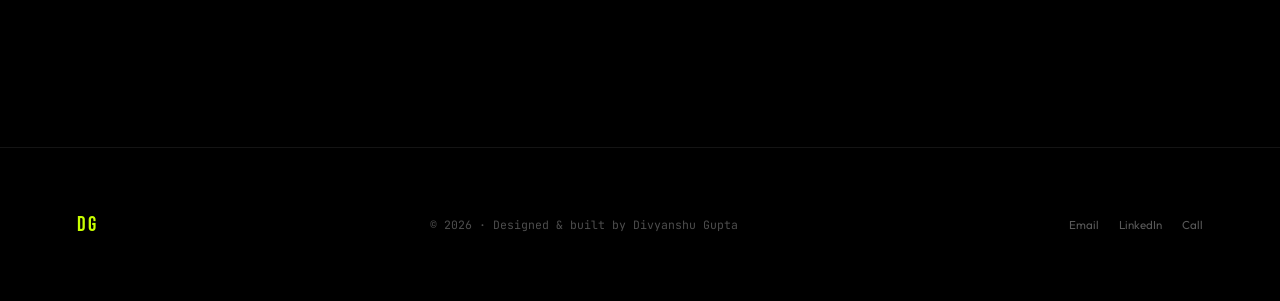
==== commit 448f2256: "Update index.html" ====
--- a/index.html
+++ b/index.html
@@ -510,7 +510,7 @@
         <svg width="14" height="14" fill="none" viewBox="0 0 24 24" stroke="currentColor" stroke-width="2.5"><path d="M1 12s4-8 11-8 11 8 11 8-4 8-11 8-11-8-11-8z"/><circle cx="12" cy="12" r="3"/></svg>
         View Resume
       </button>
-      <a id="resume-download" href="YOUR_RESUME_PDF_DIRECT_LINK" download="Divyanshu_Gupta_Resume.pdf" class="btn btn-outline">
+      <a id="resume-download" href="./Resume.pdf" download="Divyanshu_Gupta_Resume.pdf" class="btn btn-outline">
         <svg width="14" height="14" fill="none" viewBox="0 0 24 24" stroke="currentColor" stroke-width="2.5"><path d="M21 15v4a2 2 0 01-2 2H5a2 2 0 01-2-2v-4M7 10l5 5 5-5M12 15V3"/></svg>
         Download
       </a>
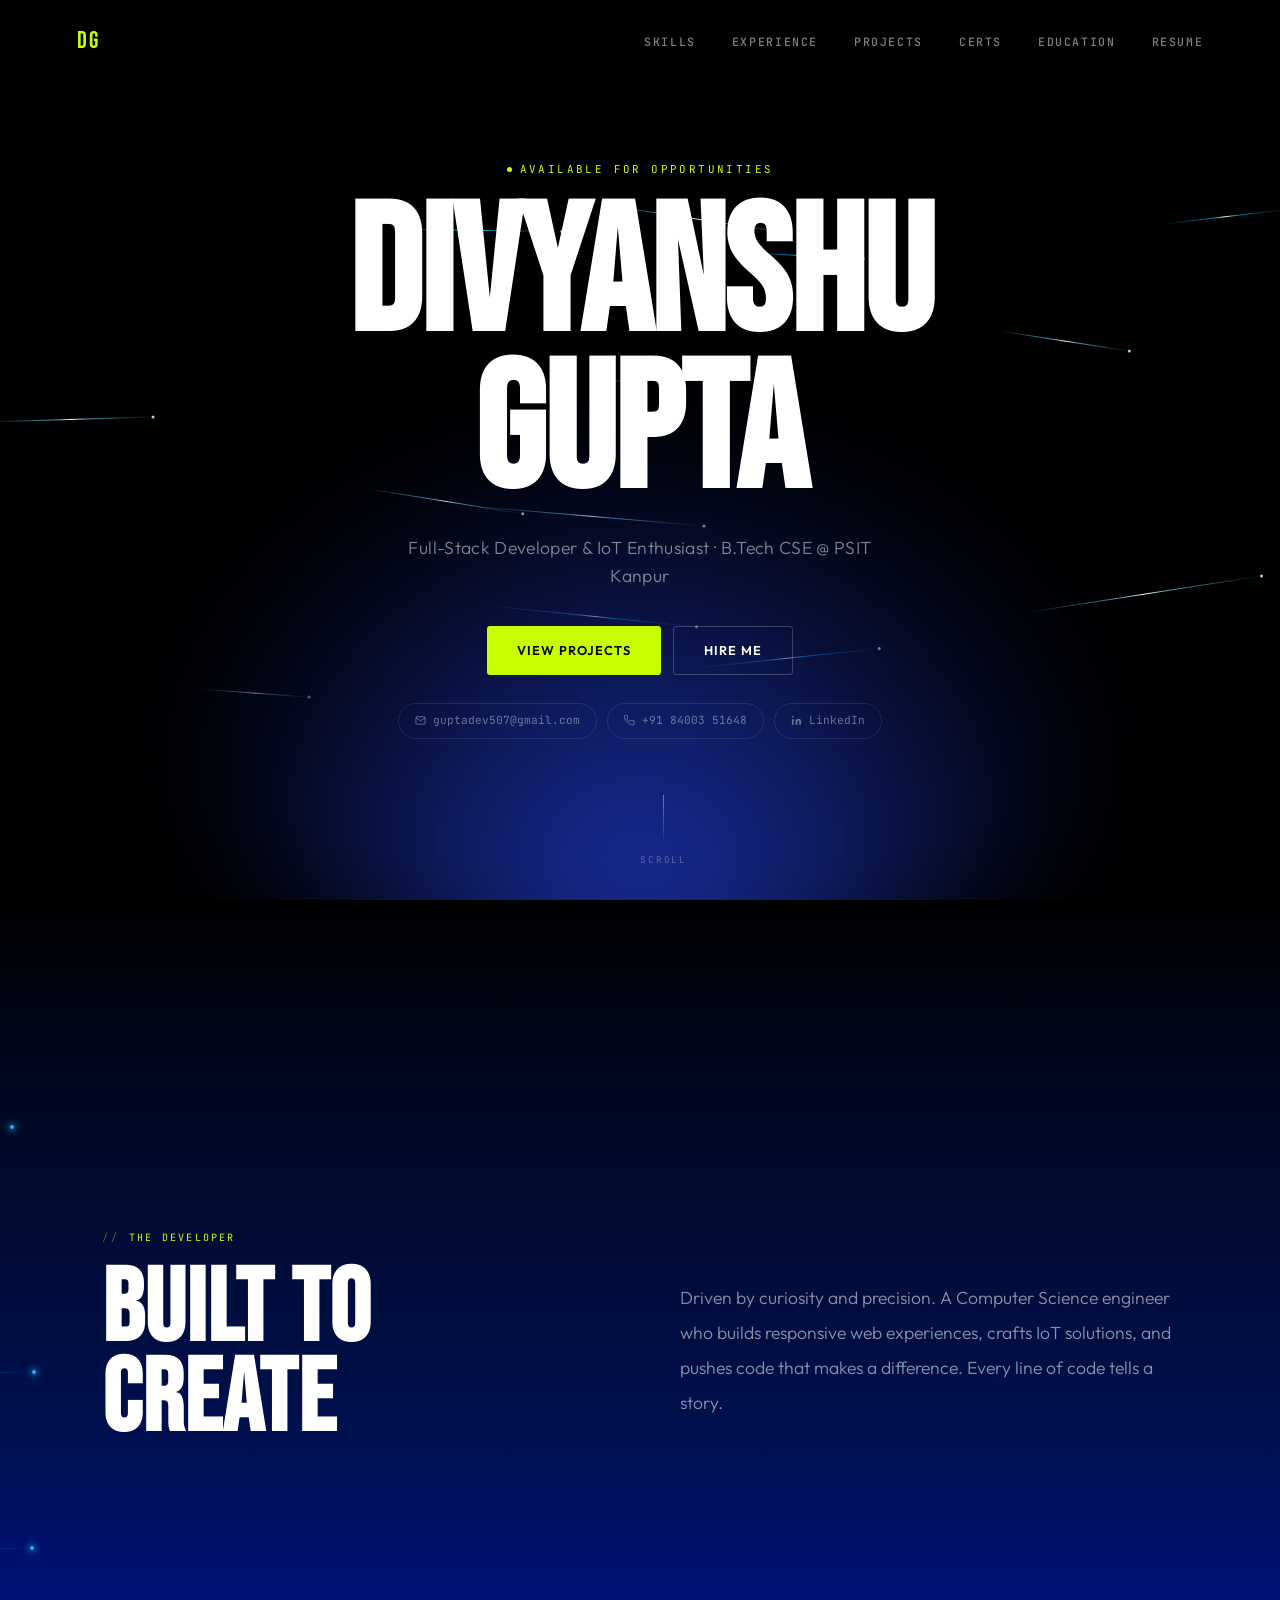
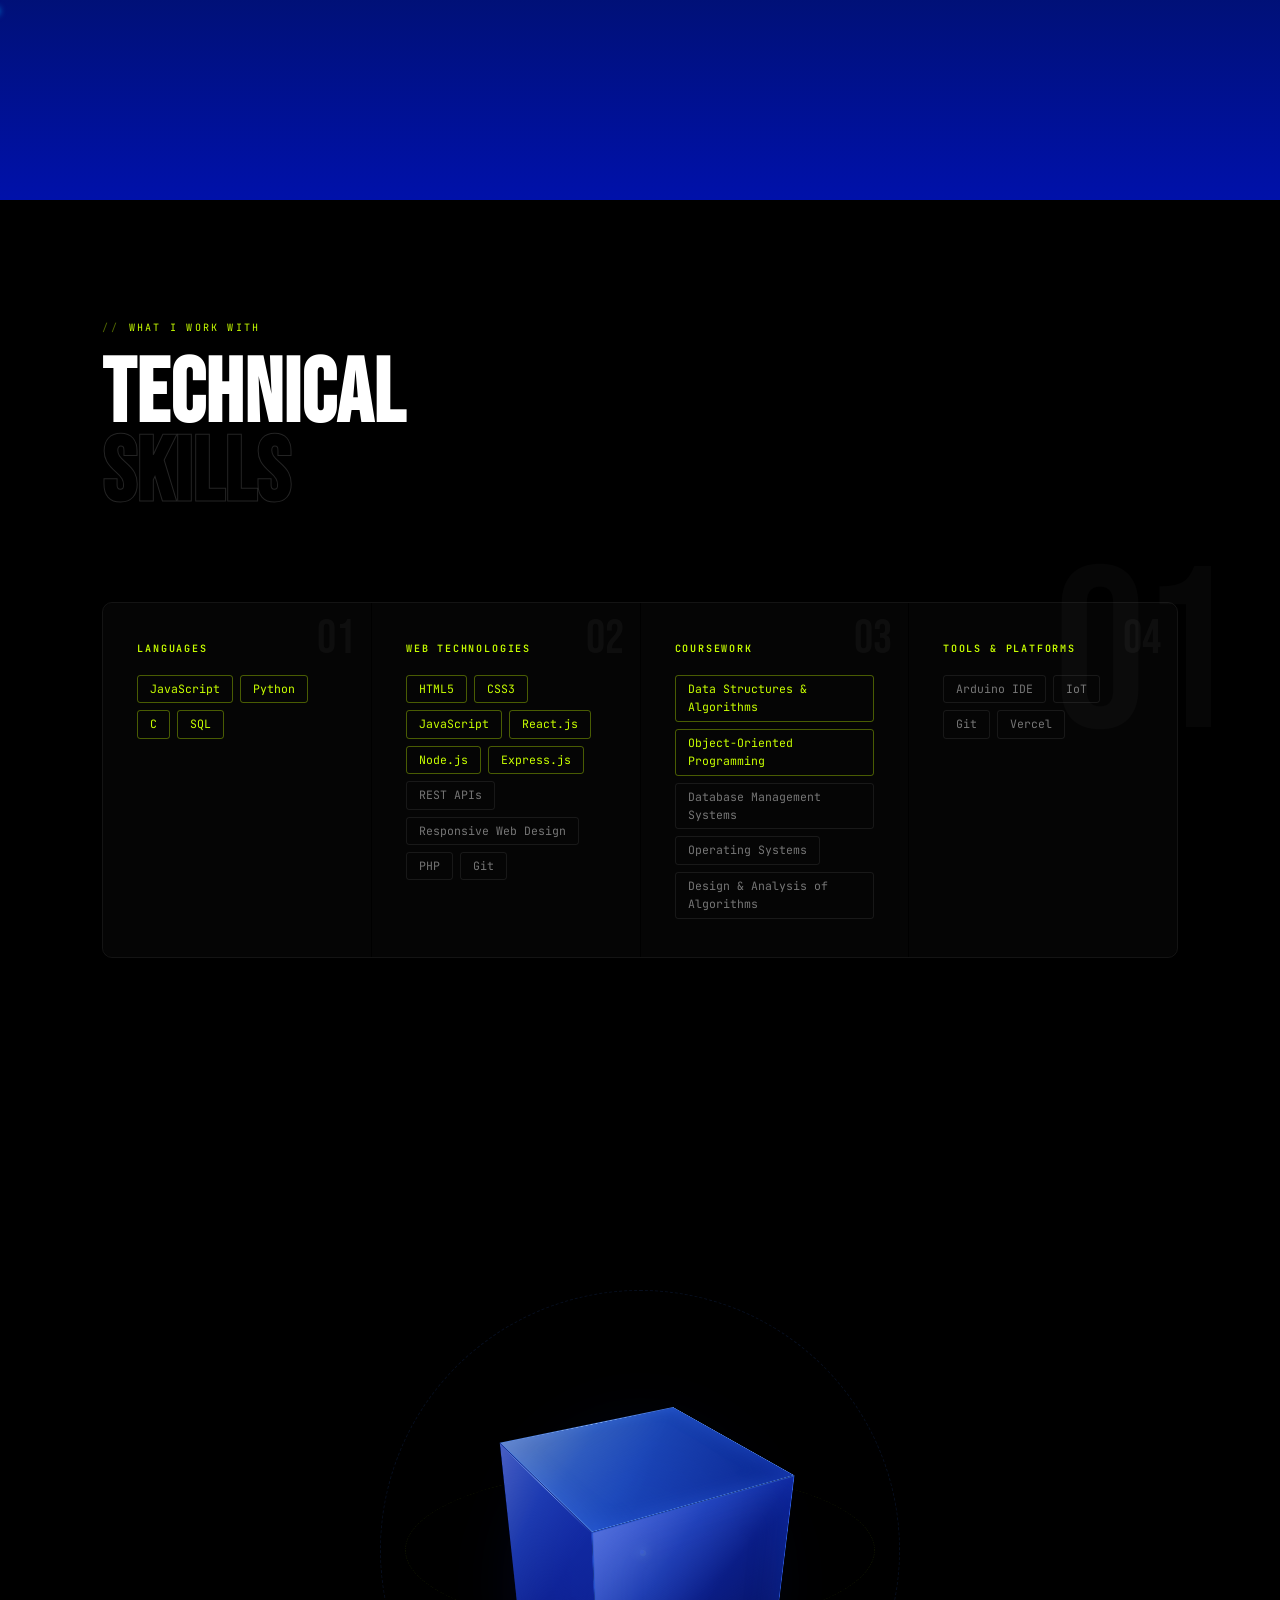
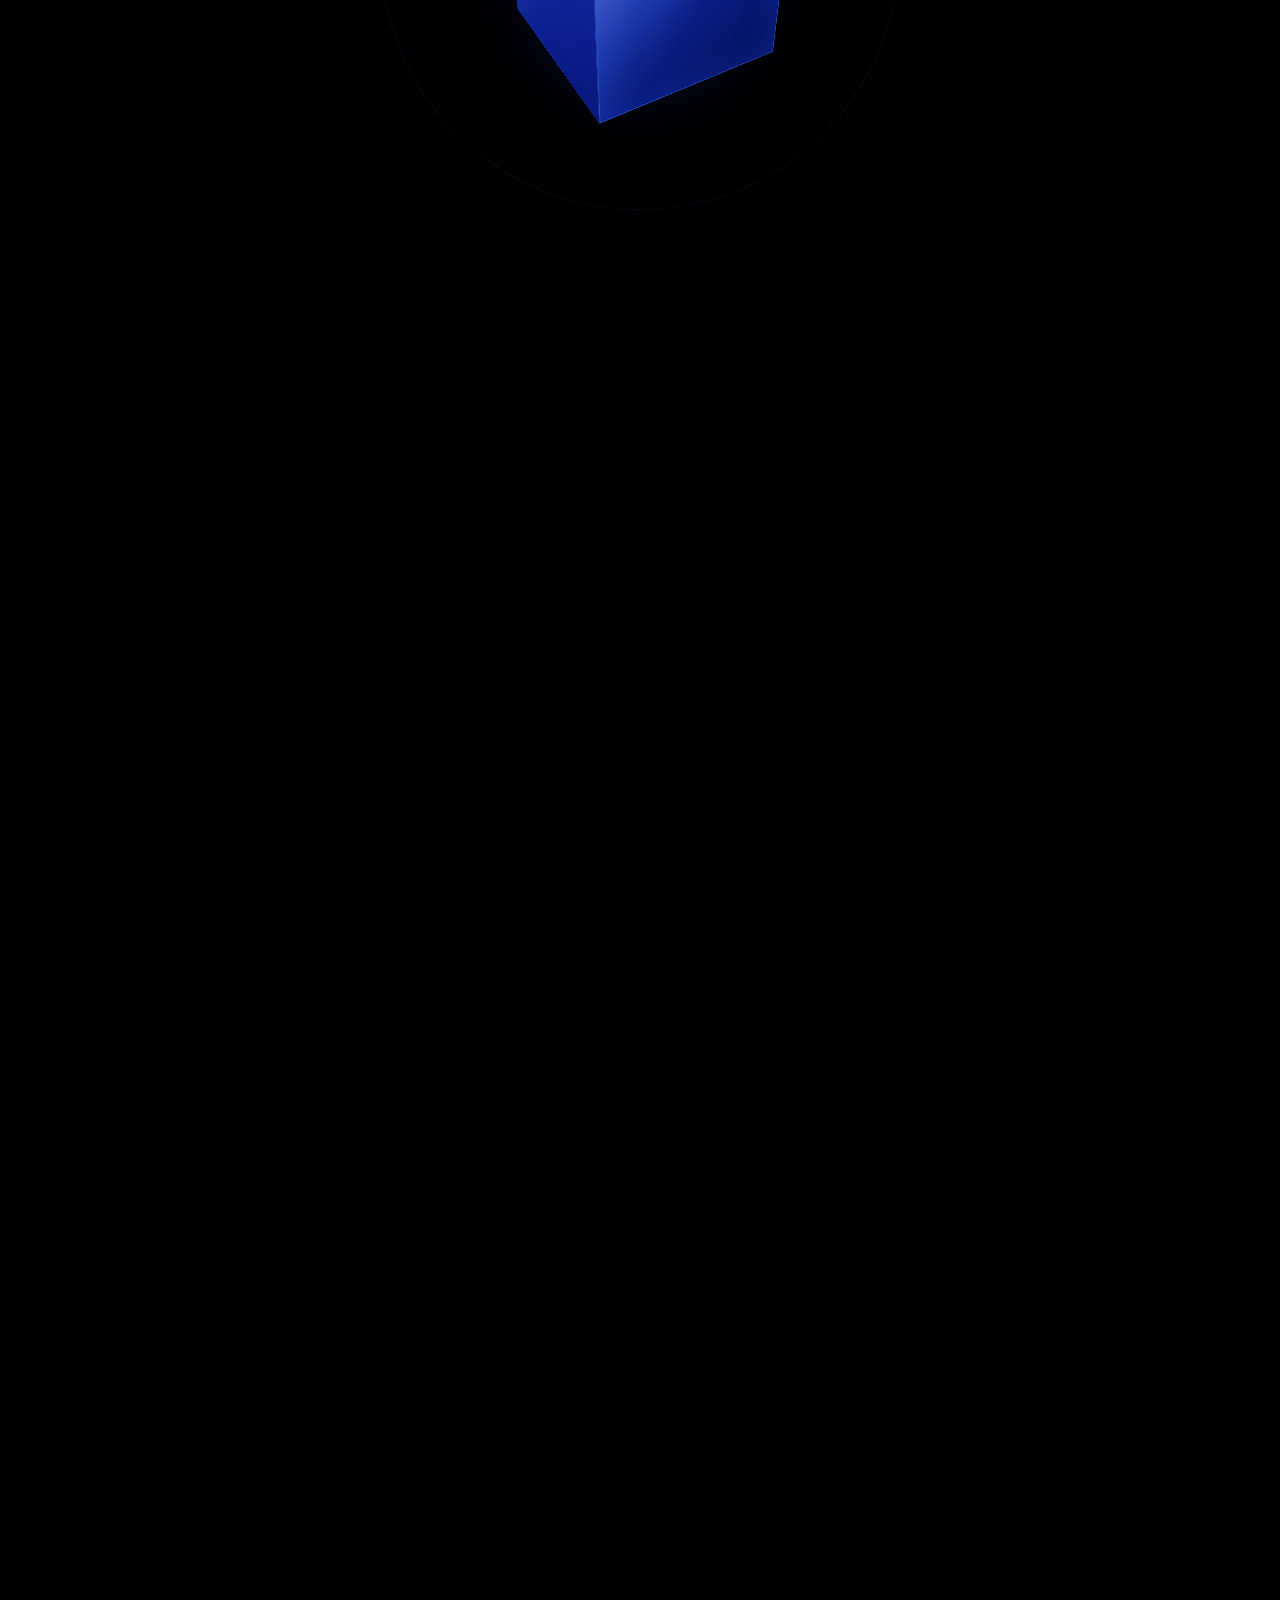
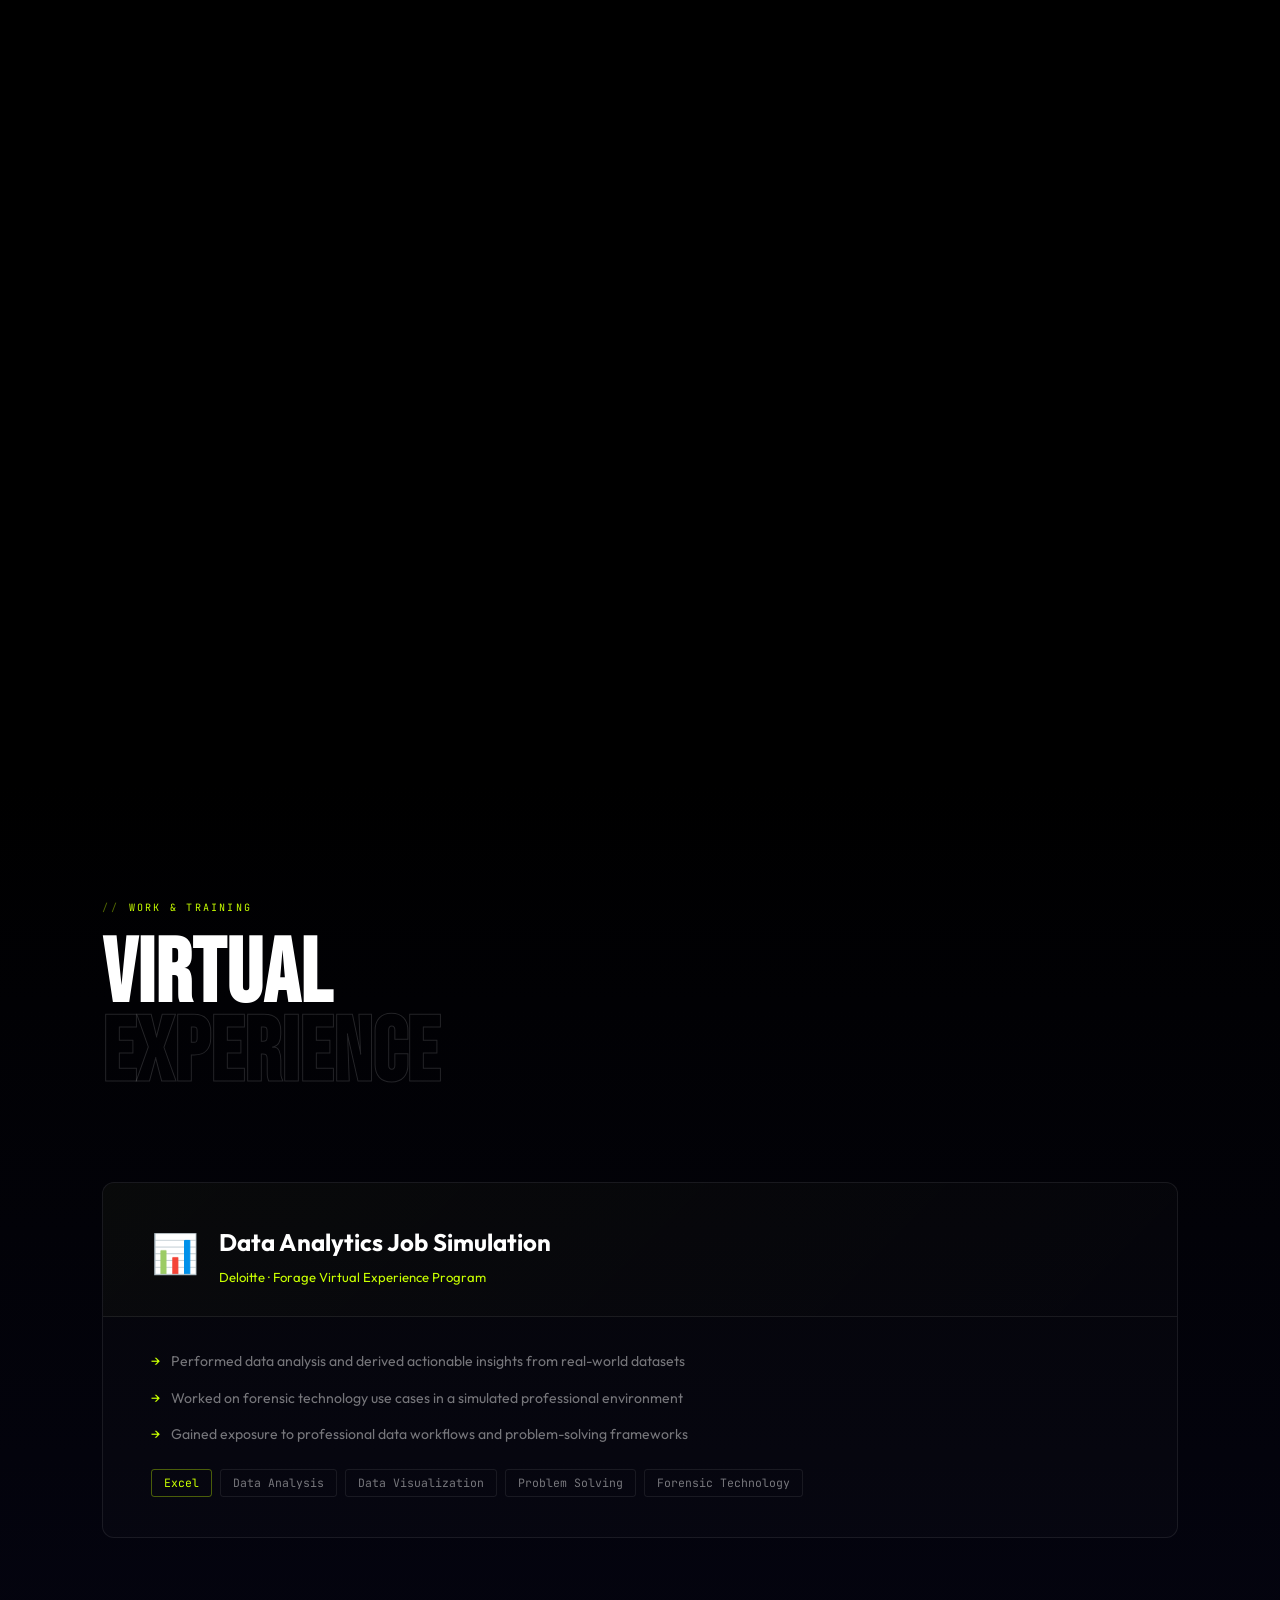
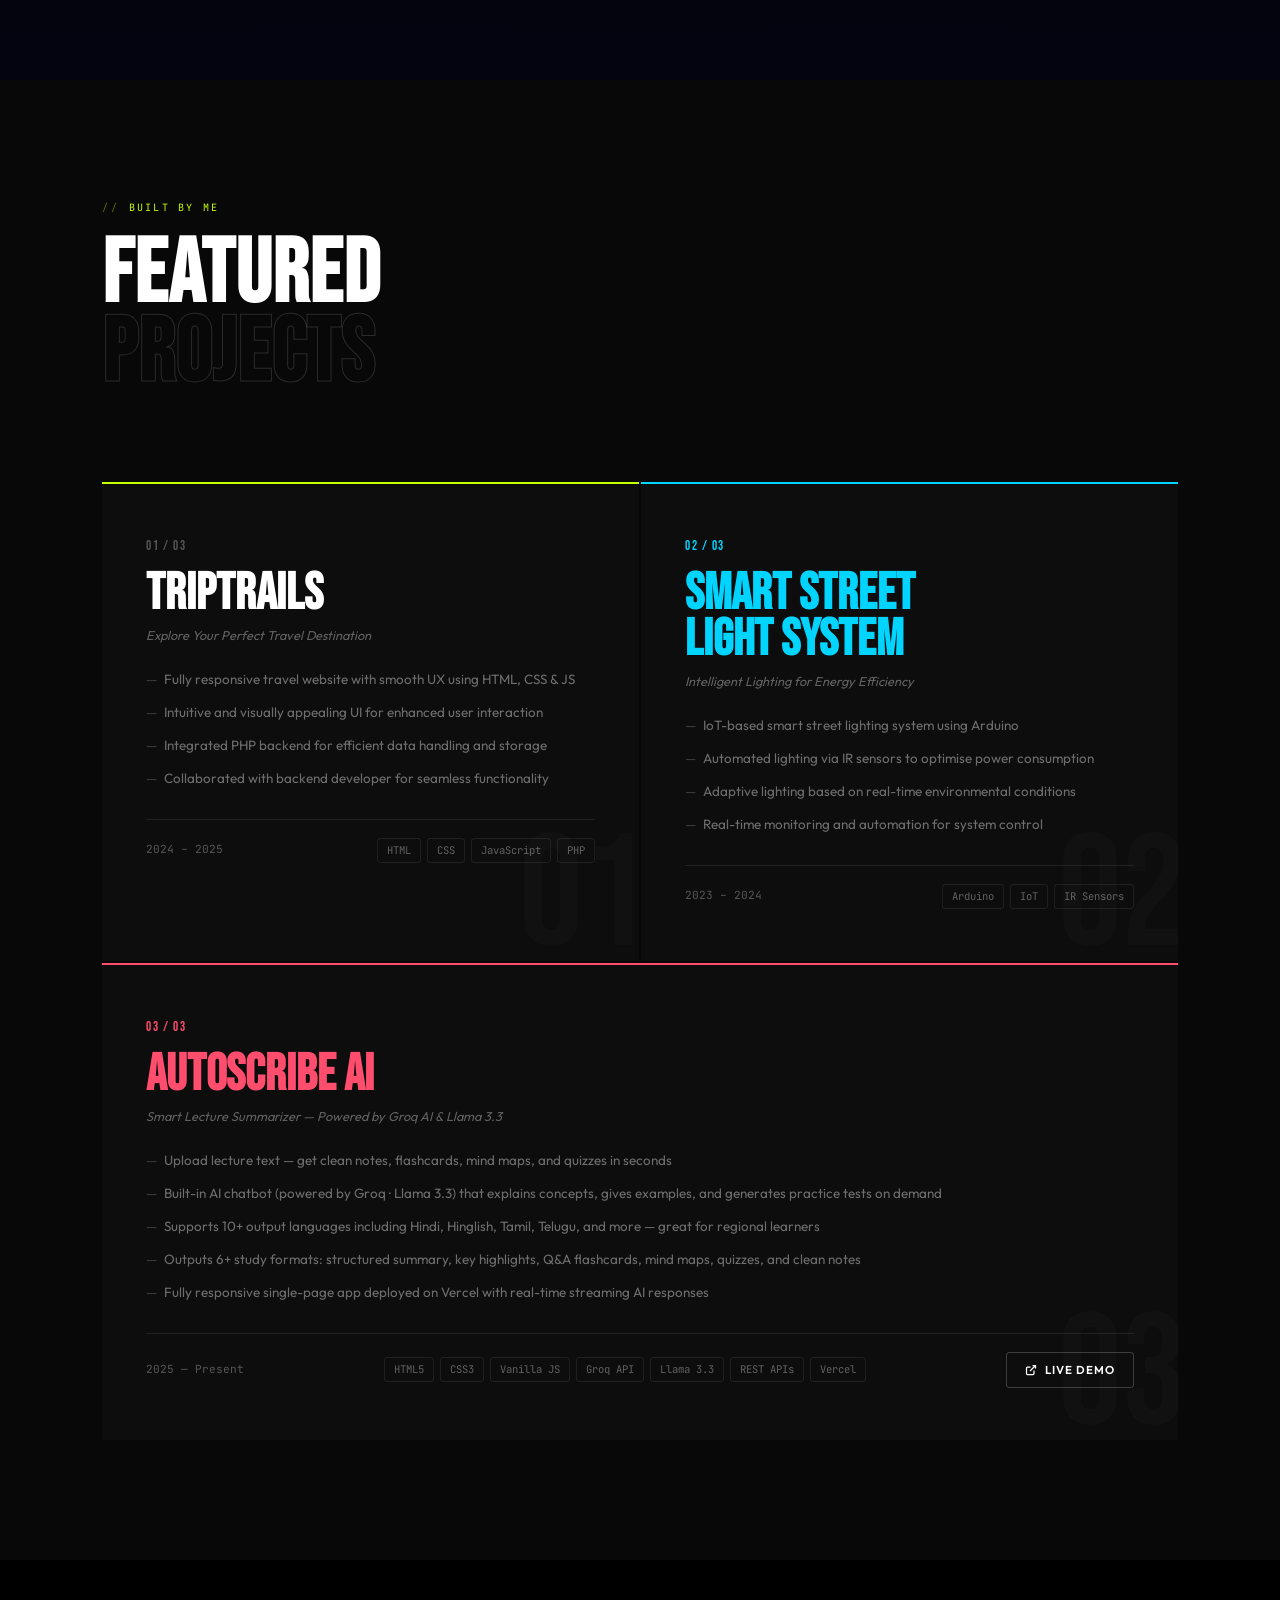
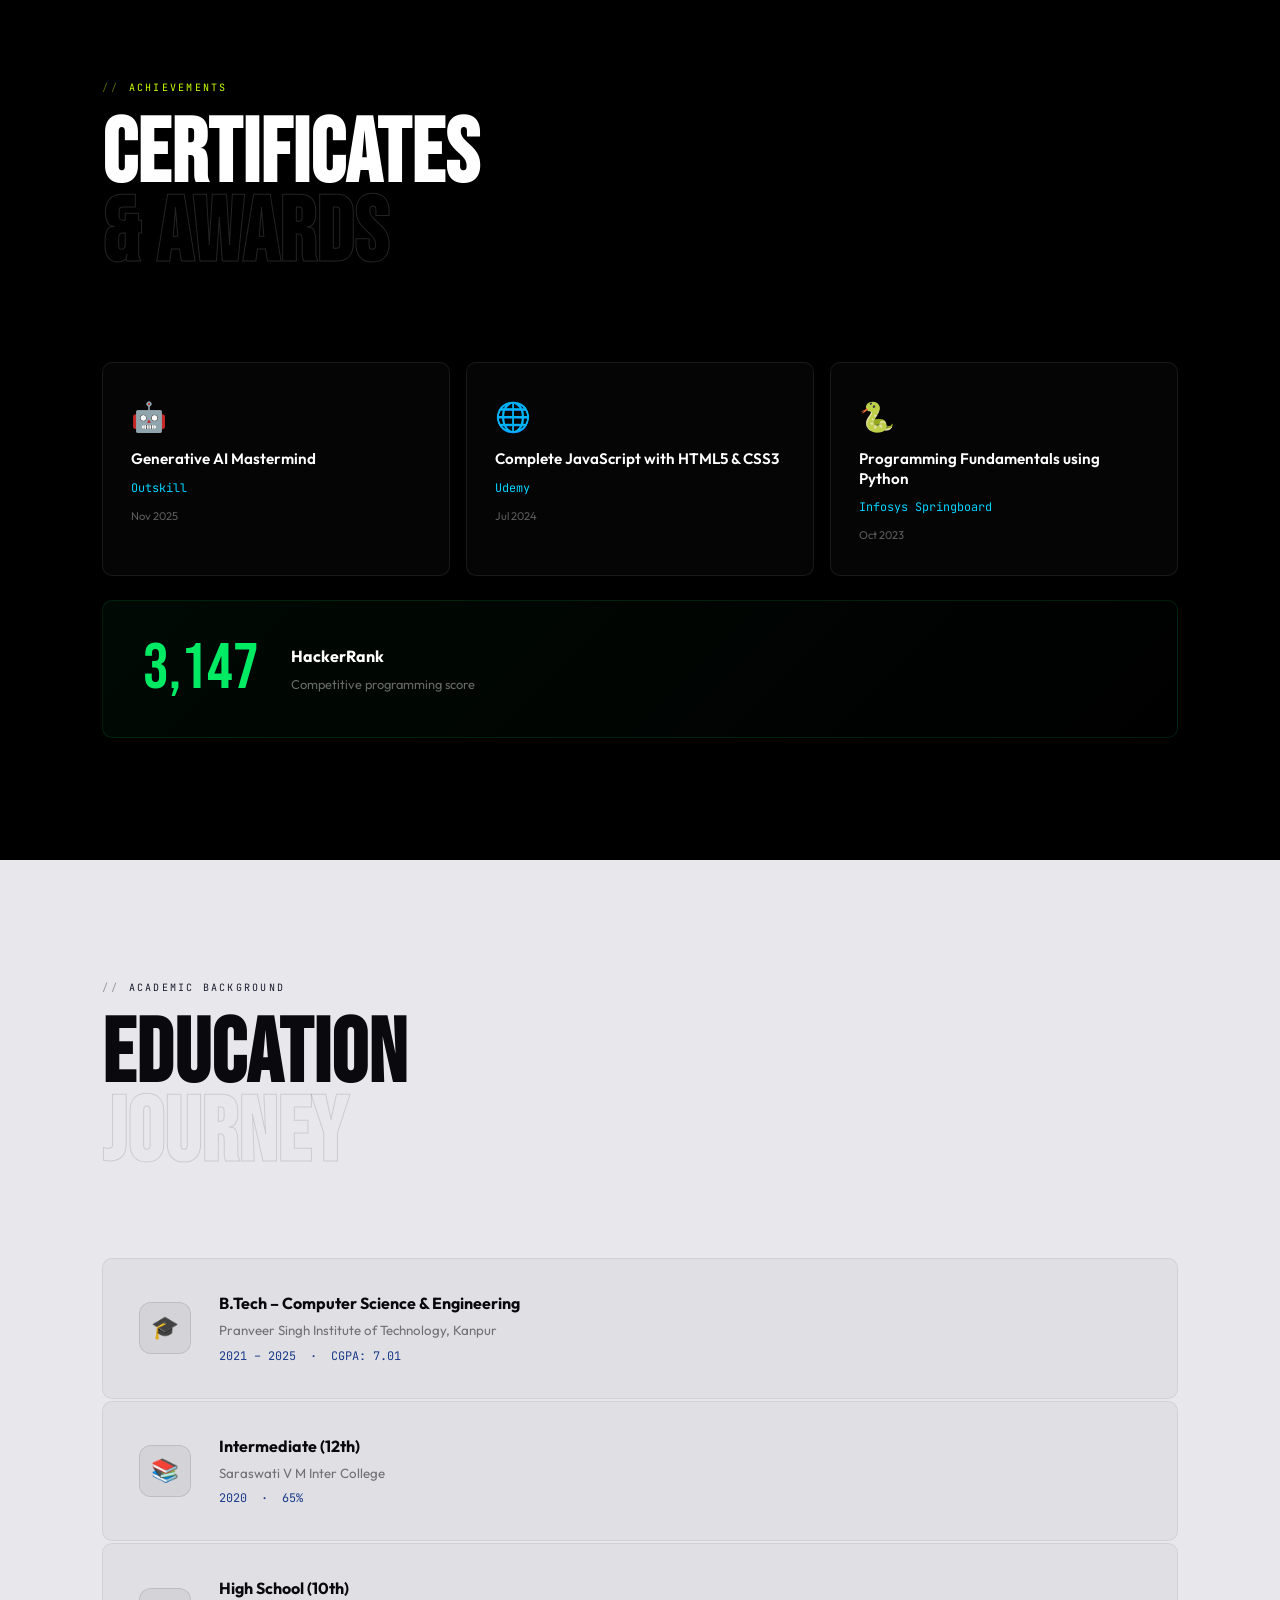
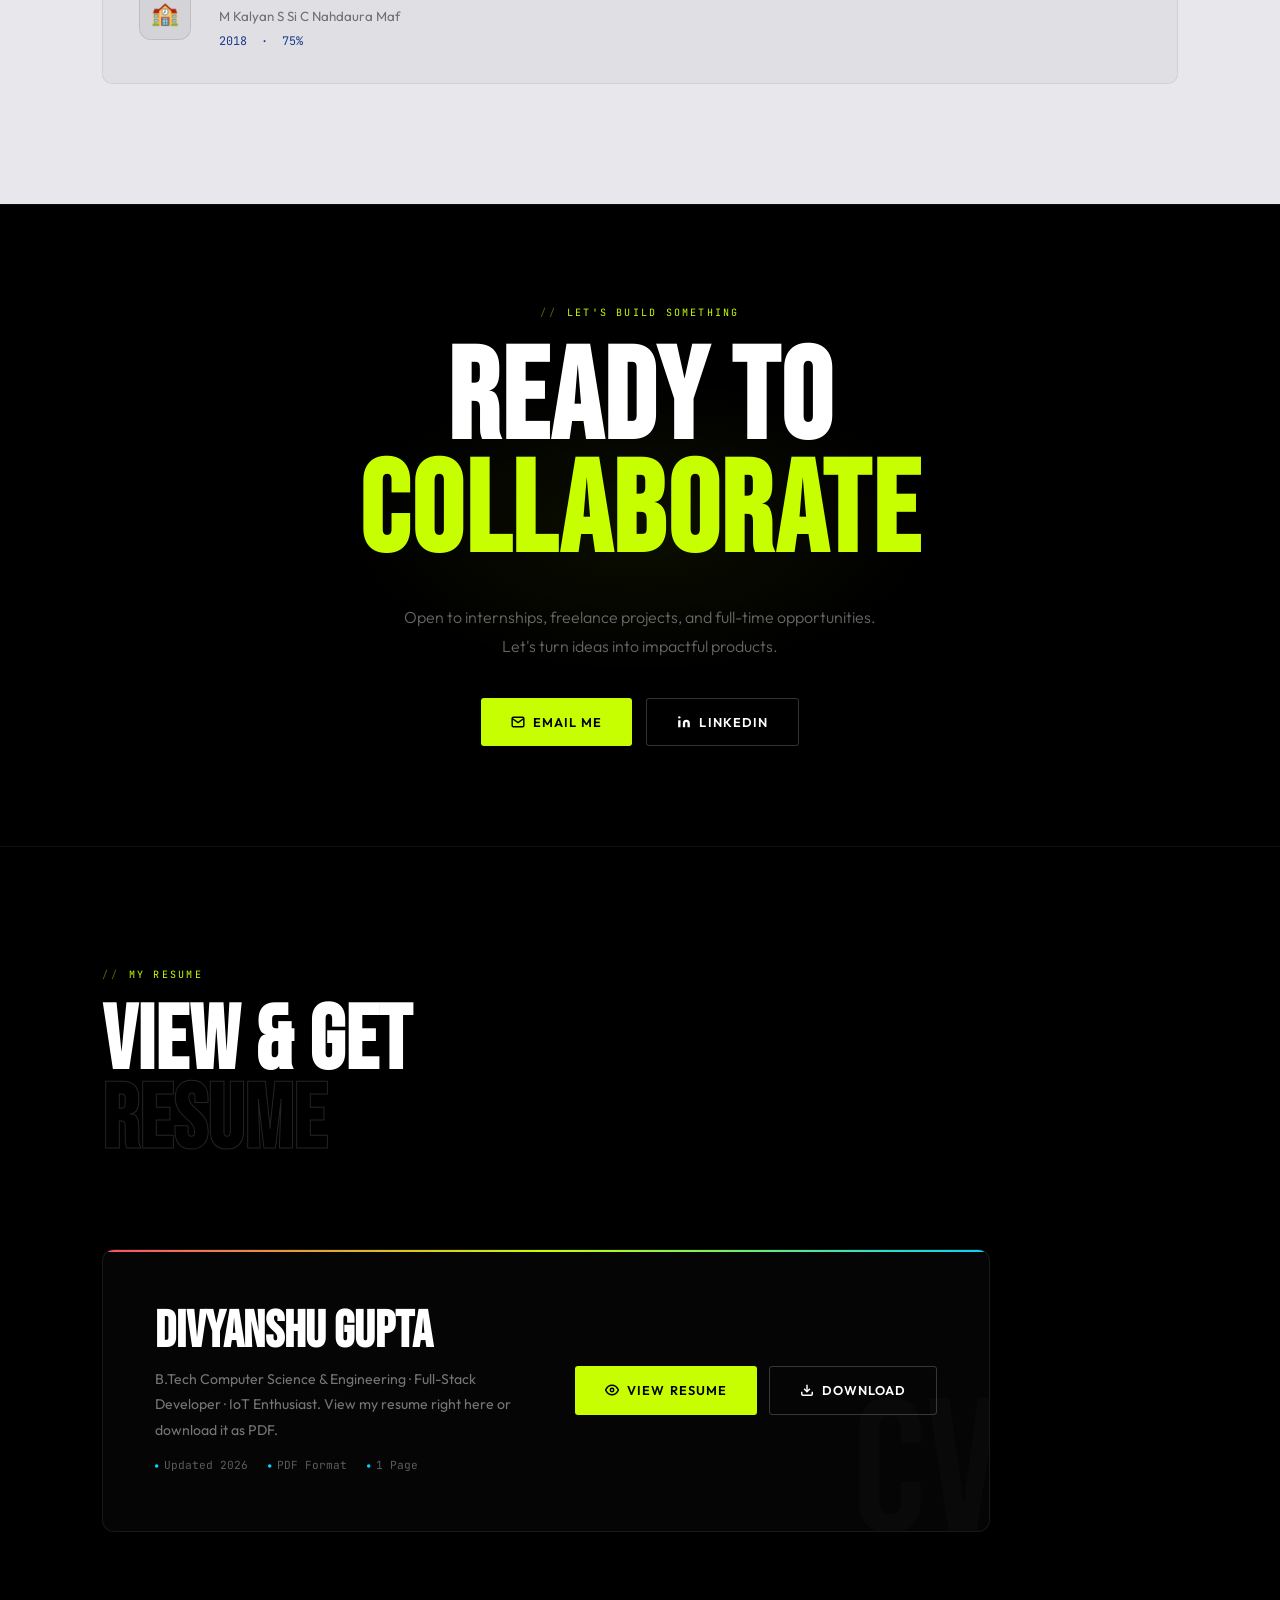
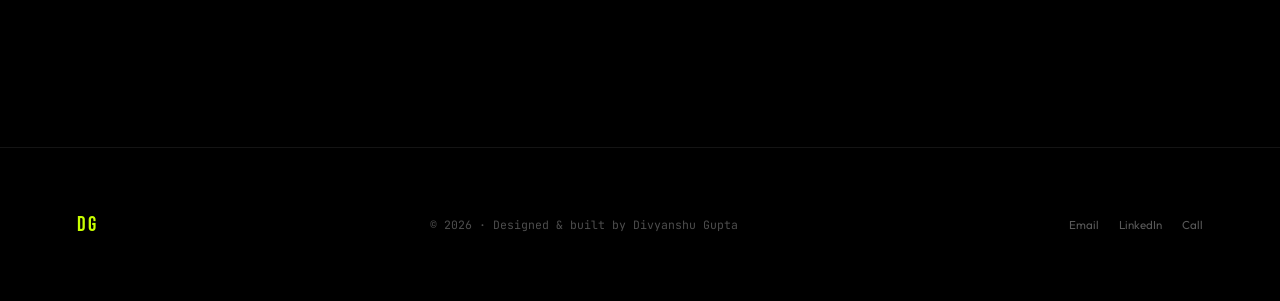
==== commit 9968929f: "Update index.html" ====
--- a/index.html
+++ b/index.html
@@ -289,7 +289,7 @@
           <li>Collaborated with backend developer for seamless functionality</li>
         </ul>
         <div class="proj-foot">
-          <span class="proj-date">Mar 2024 – May 2025</span>
+          <span class="proj-date">2024 – 2025</span>
           <div class="stacks">
             <span class="s-tag">HTML</span><span class="s-tag">CSS</span>
             <span class="s-tag">JavaScript</span><span class="s-tag">PHP</span>
@@ -308,7 +308,7 @@
           <li>Real-time monitoring and automation for system control</li>
         </ul>
         <div class="proj-foot">
-          <span class="proj-date">Jul 2023 – Jan 2024</span>
+          <span class="proj-date">2023 – 2024</span>
           <div class="stacks">
             <span class="s-tag">Arduino</span><span class="s-tag">IoT</span><span class="s-tag">IR Sensors</span>
           </div>
@@ -322,14 +322,14 @@
         <h3 style="color:var(--accent2)">AutoScribe AI</h3>
         <div class="proj-tagline">Smart Lecture Summarizer — Powered by Groq AI &amp; Llama 3.3</div>
         <ul class="proj-desc">
-          <li>Upload audio, video, PDFs or paste lecture text — get clean notes, flashcards, mind maps, and quizzes in seconds</li>
+          <li>Upload lecture text — get clean notes, flashcards, mind maps, and quizzes in seconds</li>
           <li>Built-in AI chatbot (powered by Groq · Llama 3.3) that explains concepts, gives examples, and generates practice tests on demand</li>
           <li>Supports 10+ output languages including Hindi, Hinglish, Tamil, Telugu, and more — great for regional learners</li>
           <li>Outputs 6+ study formats: structured summary, key highlights, Q&amp;A flashcards, mind maps, quizzes, and clean notes</li>
           <li>Fully responsive single-page app deployed on Vercel with real-time streaming AI responses</li>
         </ul>
         <div class="proj-foot">
-          <span class="proj-date">2025 — Live on Vercel</span>
+          <span class="proj-date">2025 — Present</span>
           <div class="stacks">
             <span class="s-tag">HTML5</span>
             <span class="s-tag">CSS3</span>
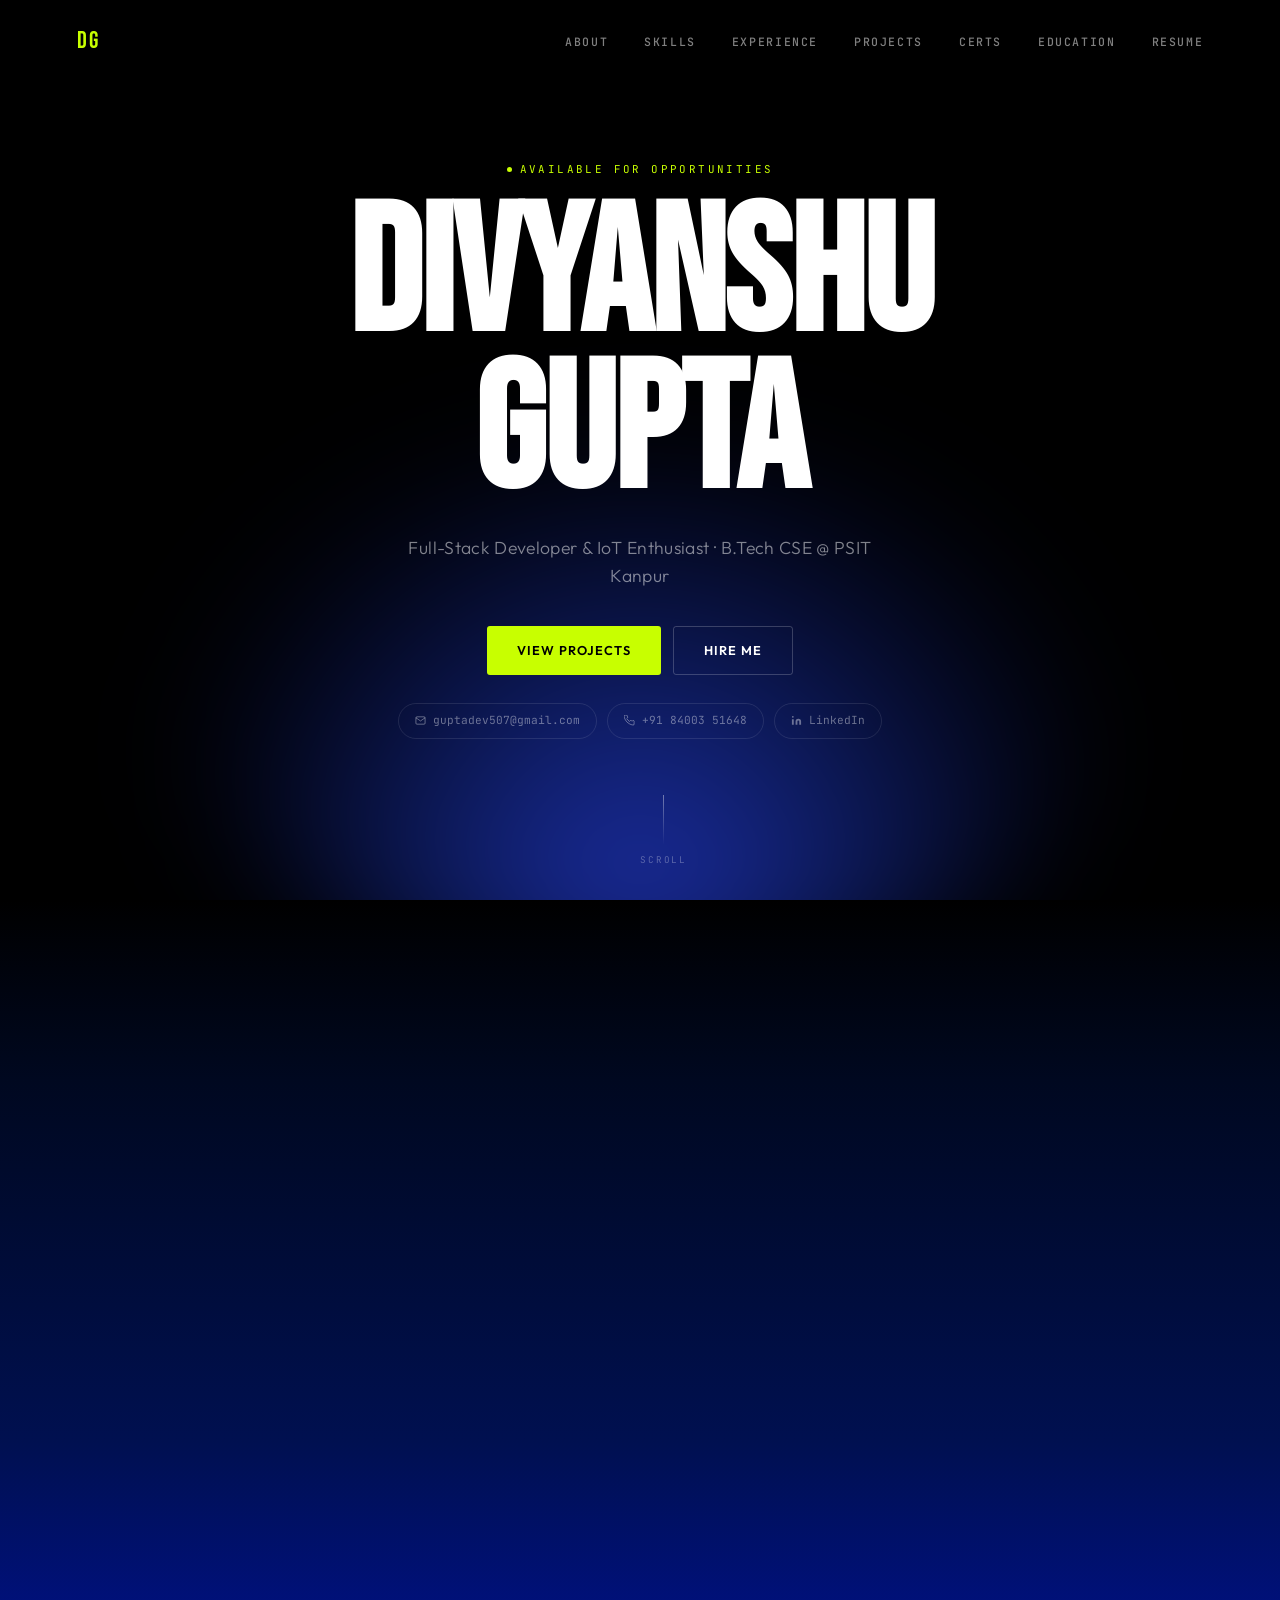
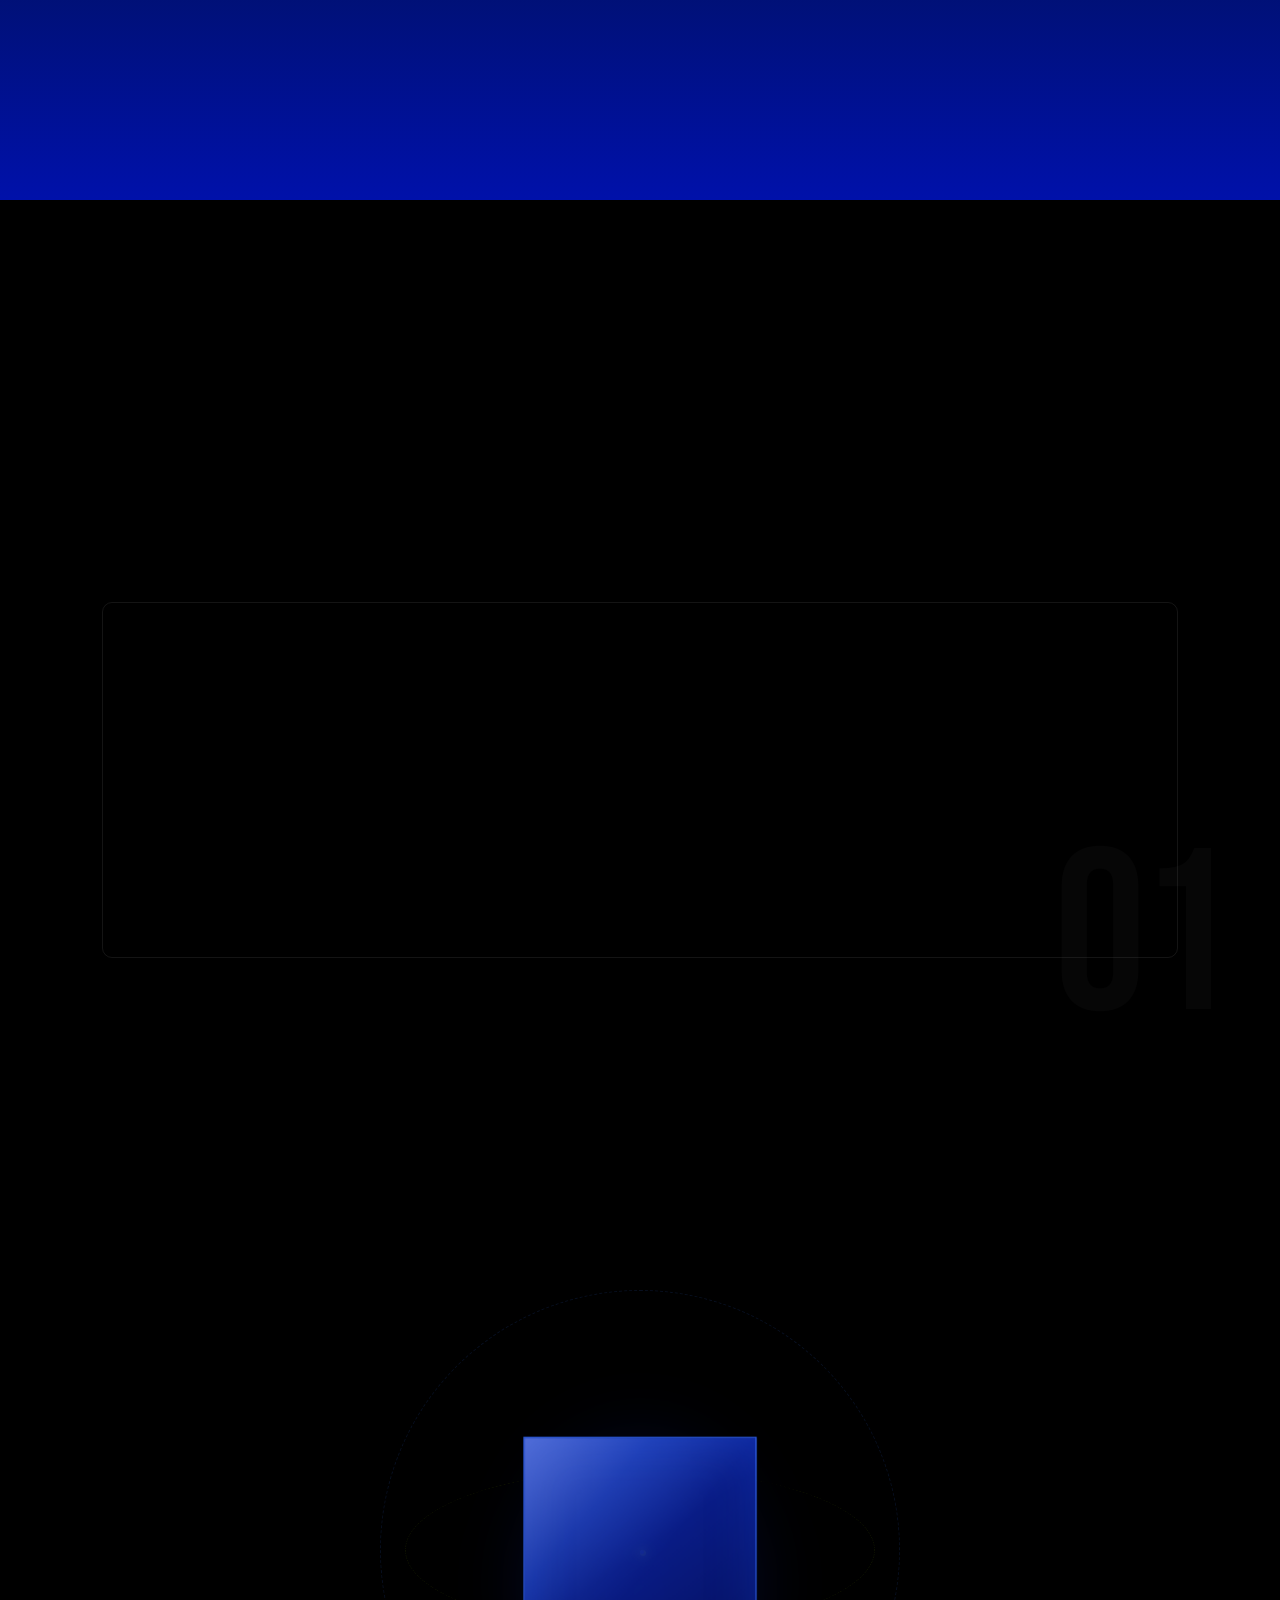
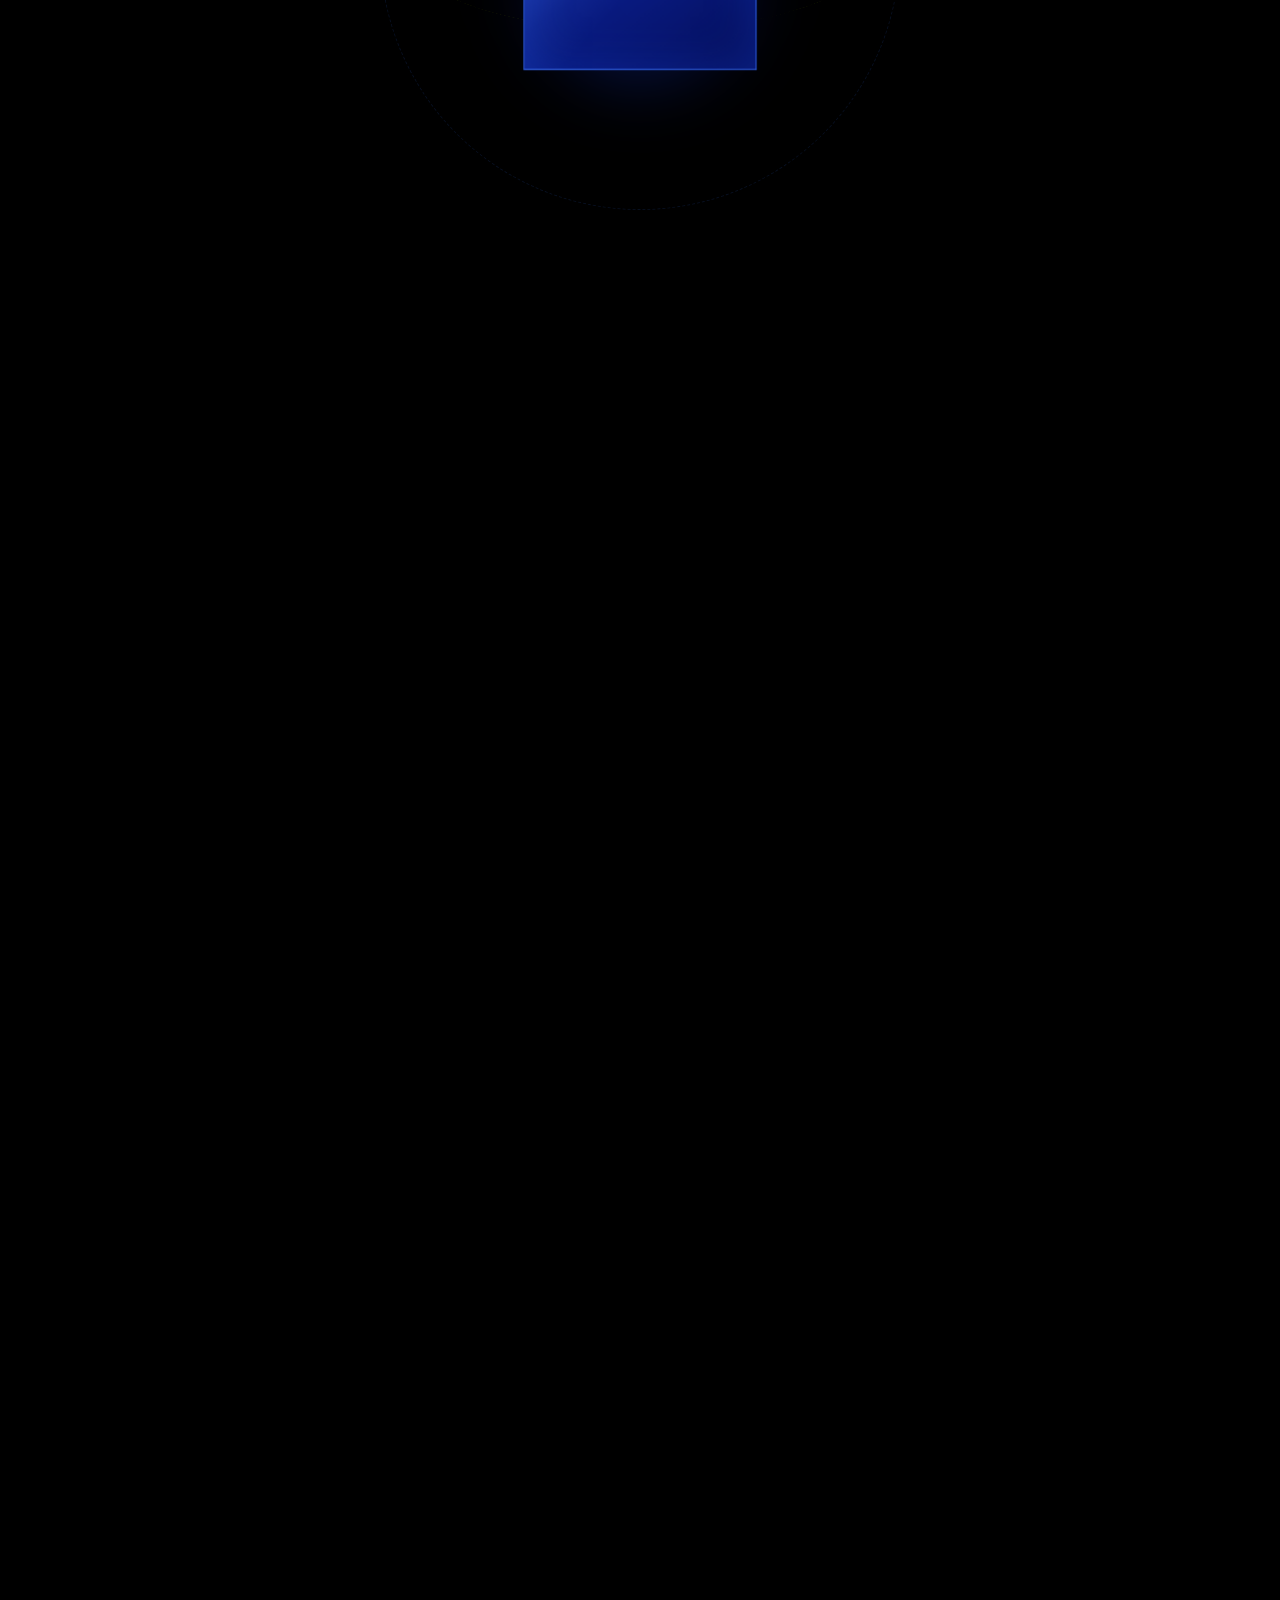
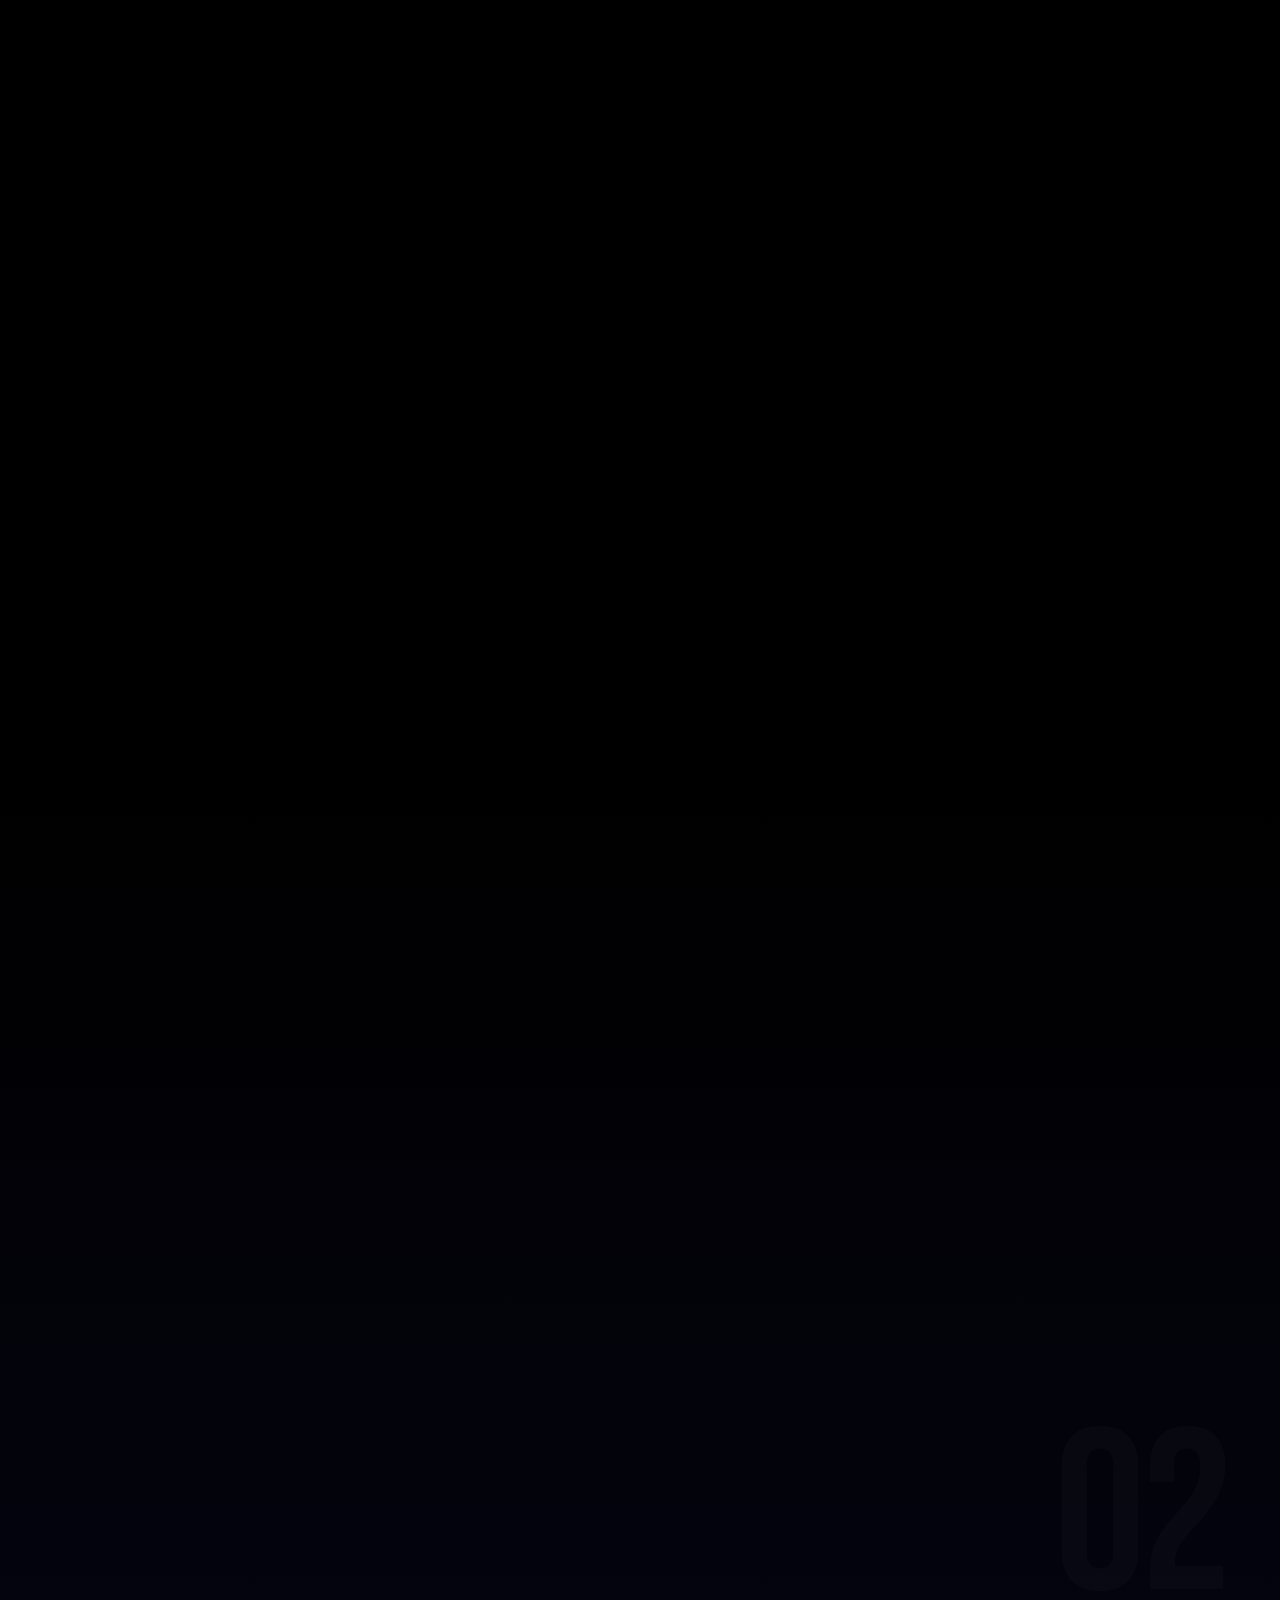
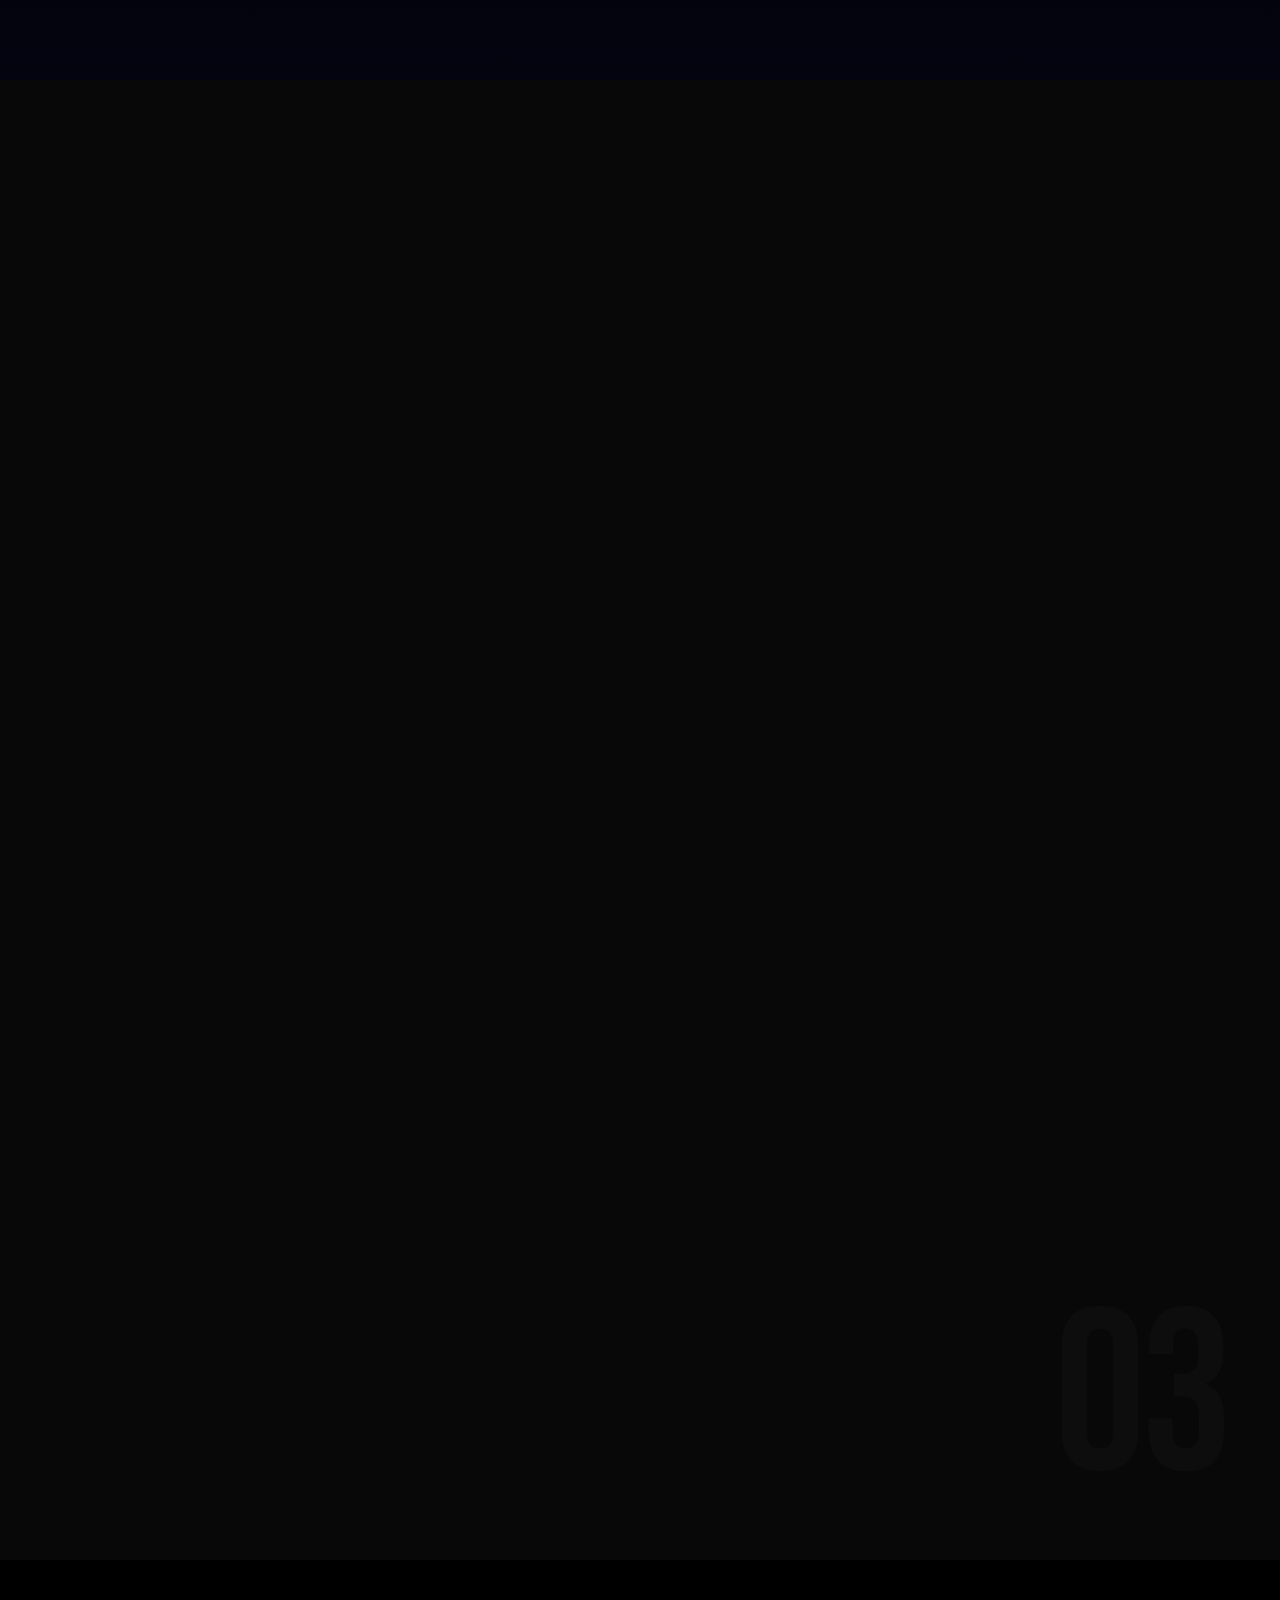
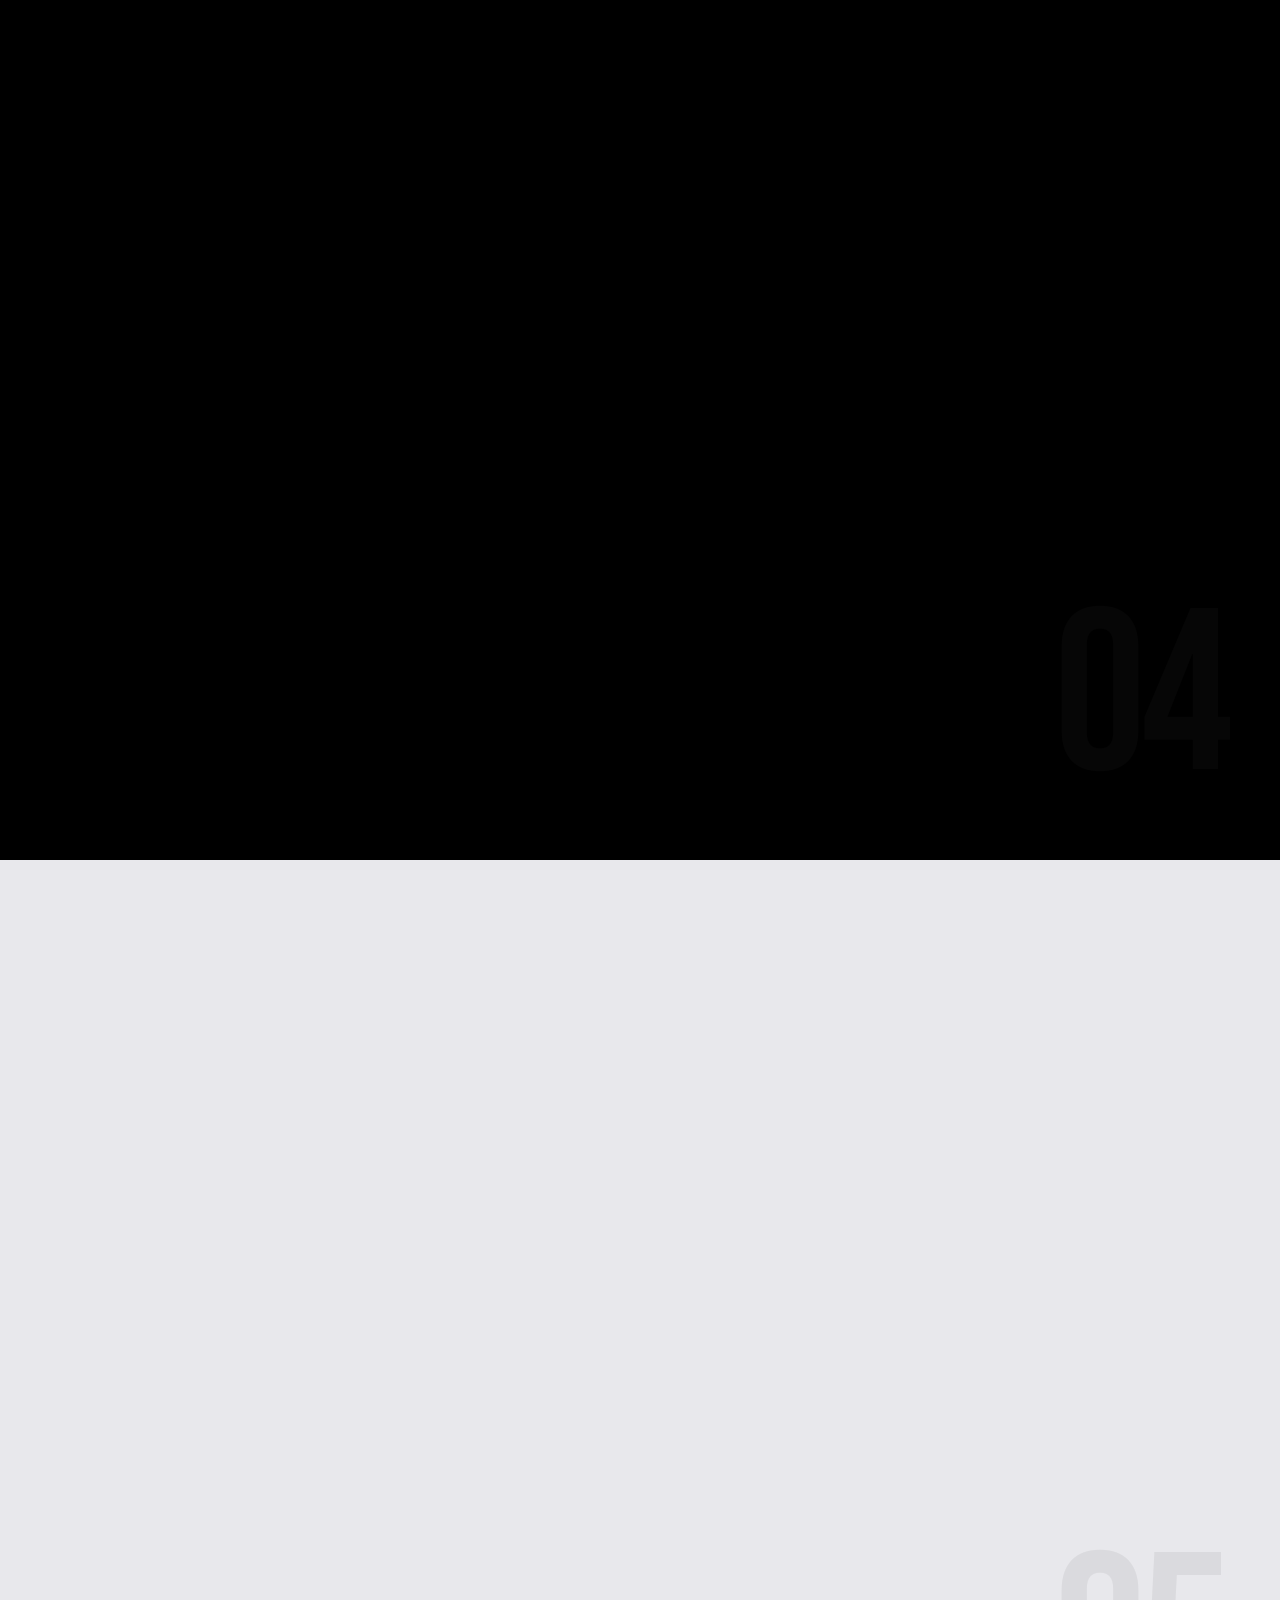
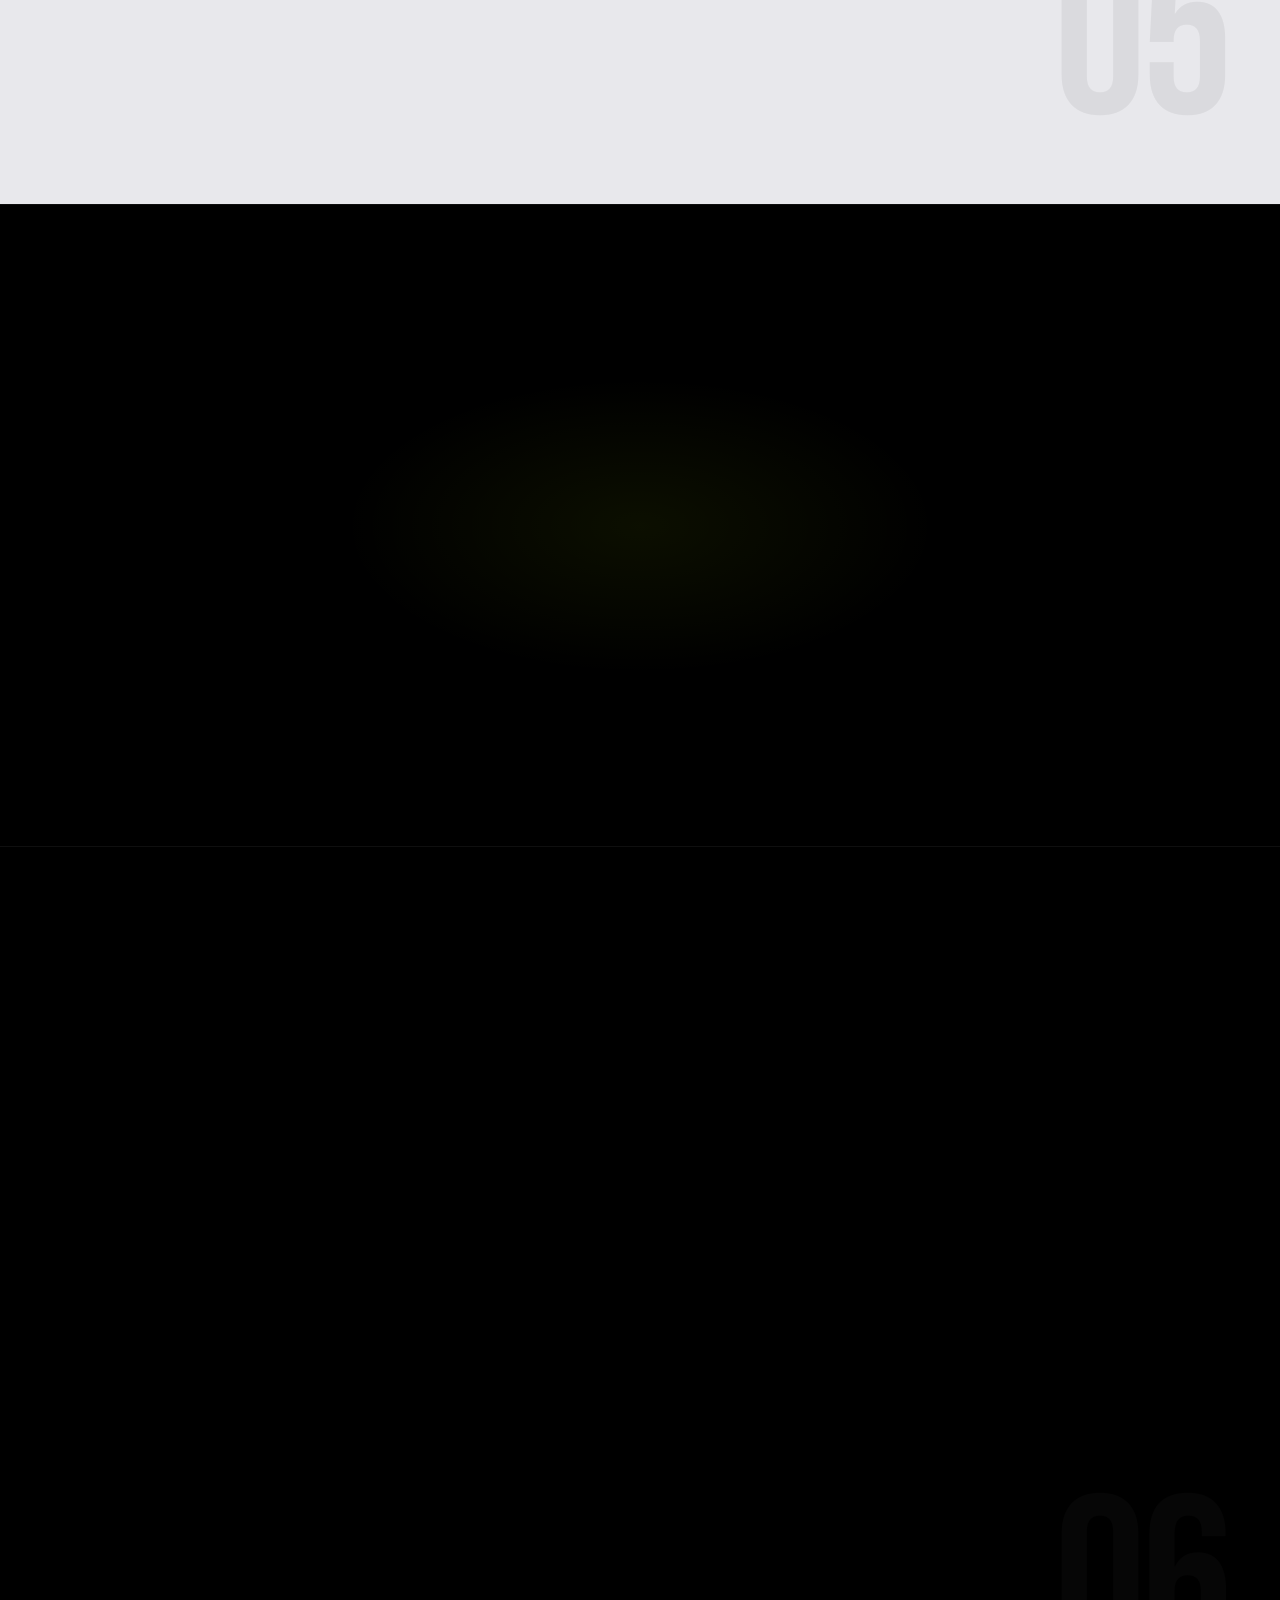
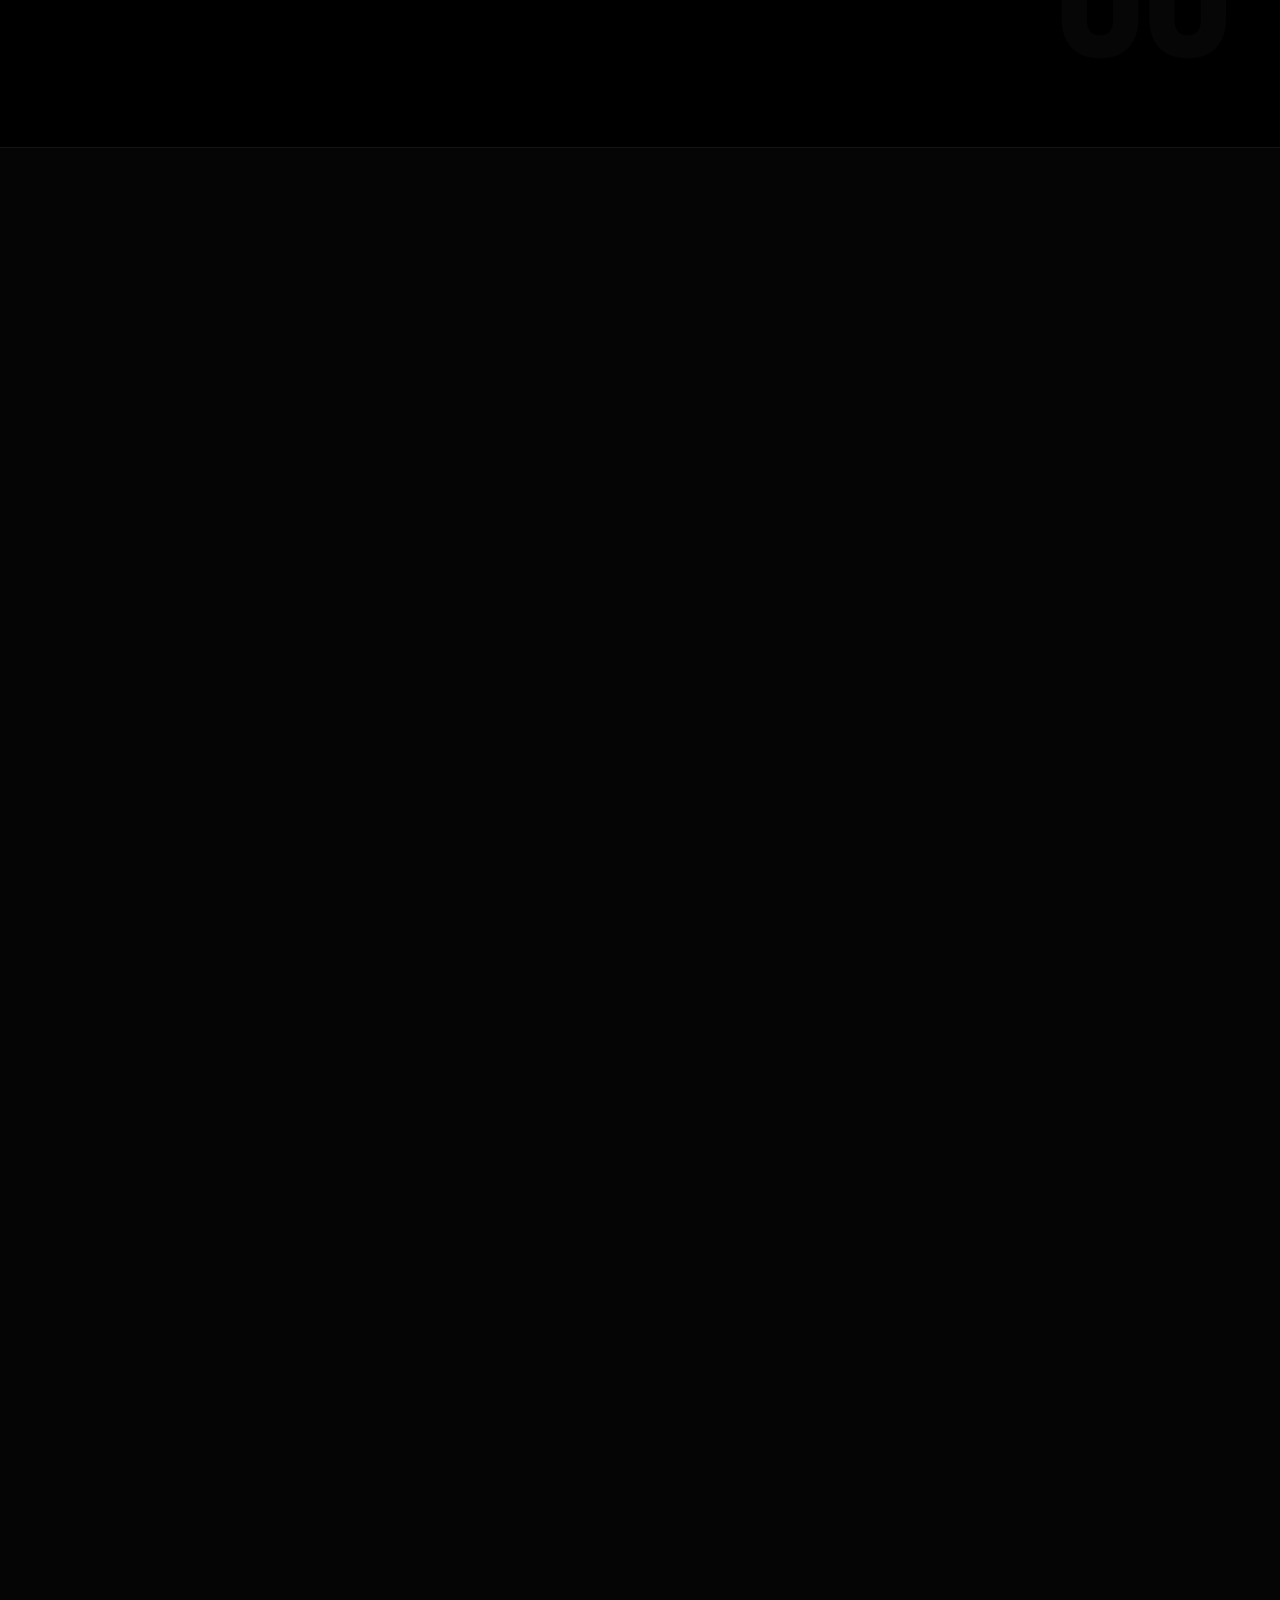
==== commit 02618c2b: "Update index.html" ====
--- a/index.html
+++ b/index.html
@@ -9,11 +9,10 @@
 </head>
 <body>
 
-<!-- Custom cursor -->
-<div class="custom-cursor" id="cursor"></div>
 
 <!-- Mobile drawer -->
 <div class="mob-nav" id="mobNav">
+  <a href="#about"        onclick="closeNav()">About</a>
   <a href="#skills"       onclick="closeNav()">Skills</a>
   <a href="#experience"   onclick="closeNav()">Experience</a>
   <a href="#projects"     onclick="closeNav()">Projects</a>
@@ -26,6 +25,7 @@
 <nav id="nav">
   <a href="#hero" class="nav-logo">DG</a>
   <ul class="nav-links">
+    <li><a href="#about">About</a></li>
     <li><a href="#skills">Skills</a></li>
     <li><a href="#experience">Experience</a></li>
     <li><a href="#projects">Projects</a></li>
@@ -86,7 +86,7 @@
   <div class="split-layout" style="position:relative;z-index:2;width:100%;padding:0 8vw;">
     <div class="sr-left">
       <div class="section-label">The Developer</div>
-      <h2 class="section-title" style="font-size:clamp(3rem,8vw,7rem);color:#fff;">Built to<br>Create</h2>
+      <h2 class="section-title" style="font-size:clamp(3rem,8vw,7rem);color:#fff;">Built to<br>Change</h2>
     </div>
     <div class="sr-right">
       <p class="section-body" style="color:rgba(255,255,255,0.55);font-size:clamp(.95rem,1.5vw,1.1rem);line-height:2;">
@@ -257,9 +257,9 @@
         <li>Gained exposure to professional data workflows and problem-solving frameworks</li>
       </ul>
       <div class="exp-tags">
+        <span class="tag hi">Data Analysis</span>
+        <span class="tag">Data Visualization</span>
         <span class="tag hi">Excel</span>
-        <span class="tag">Data Analysis</span>
-        <span class="tag">Data Visualization</span>
         <span class="tag">Problem Solving</span>
         <span class="tag">Forensic Technology</span>
       </div>
@@ -294,6 +294,10 @@
             <span class="s-tag">HTML</span><span class="s-tag">CSS</span>
             <span class="s-tag">JavaScript</span><span class="s-tag">PHP</span>
           </div>
+          <a href="https://trip-trails.vercel.app/" target="_blank" class="btn btn-outline" style="padding:8px 18px;font-size:.72rem;margin-top:0;">
+            <svg width="12" height="12" fill="none" viewBox="0 0 24 24" stroke="currentColor" stroke-width="2.5"><path d="M18 13v6a2 2 0 01-2 2H5a2 2 0 01-2-2V8a2 2 0 012-2h6M15 3h6v6M10 14L21 3"/></svg>
+            Live Demo
+          </a>
         </div>
         <div class="proj-bg-n">01</div>
       </div>
@@ -403,7 +407,7 @@
       <div>
         <h3>B.Tech – Computer Science &amp; Engineering</h3>
         <div class="inst">Pranveer Singh Institute of Technology, Kanpur</div>
-        <div class="yr">2021 – 2025 &nbsp;·&nbsp; CGPA: 7.01</div>
+        <div class="yr">2021 – 2025</div>
       </div>
     </div>
     <div class="edu-row sr">
@@ -411,7 +415,7 @@
       <div>
         <h3>Intermediate (12th)</h3>
         <div class="inst">Saraswati V M Inter College</div>
-        <div class="yr">2020 &nbsp;·&nbsp; 65%</div>
+        <div class="yr">2020</div>
       </div>
     </div>
     <div class="edu-row sr">
@@ -419,7 +423,7 @@
       <div>
         <h3>High School (10th)</h3>
         <div class="inst">M Kalyan S Si C Nahdaura Maf</div>
-        <div class="yr">2018 &nbsp;·&nbsp; 75%</div>
+        <div class="yr">2018</div>
       </div>
     </div>
   </div>
@@ -481,11 +485,29 @@
   padding:20px;
 ">
   <div style="width:100%;max-width:820px;height:90vh;position:relative;border:1px solid rgba(255,255,255,0.1);border-radius:10px;overflow:hidden;background:#111;">
-    <div style="position:absolute;top:0;left:0;right:0;z-index:2;background:rgba(0,0,0,0.8);display:flex;align-items:center;justify-content:space-between;padding:14px 20px;border-bottom:1px solid rgba(255,255,255,0.08);">
+    <div style="position:absolute;top:0;left:0;right:0;z-index:2;background:rgba(0,0,0,0.85);display:flex;align-items:center;justify-content:space-between;padding:14px 20px;border-bottom:1px solid rgba(255,255,255,0.08);">
       <span style="font-family:'JetBrains Mono',monospace;font-size:.72rem;color:rgba(255,255,255,.5);letter-spacing:.1em;">DIVYANSHU GUPTA — RESUME</span>
-      <button onclick="closeResume()" style="background:none;border:1px solid rgba(255,255,255,.2);color:#fff;padding:6px 16px;border-radius:4px;font-size:.72rem;cursor:pointer;font-family:'JetBrains Mono',monospace;letter-spacing:.08em;">✕ CLOSE</button>
-    </div>
-    <iframe id="resume-iframe" src="" style="width:100%;height:100%;border:none;padding-top:50px;" title="Resume"></iframe>
+      <div style="display:flex;gap:10px;align-items:center;">
+        <a id="resume-open-new" href="./Resume.pdf" target="_blank" style="background:none;border:1px solid rgba(255,255,255,.2);color:rgba(255,255,255,.6);padding:6px 14px;border-radius:4px;font-size:.68rem;font-family:'JetBrains Mono',monospace;letter-spacing:.07em;text-decoration:none;">↗ OPEN</a>
+        <button onclick="closeResume()" style="background:none;border:1px solid rgba(255,255,255,.2);color:#fff;padding:6px 16px;border-radius:4px;font-size:.72rem;cursor:pointer;font-family:'JetBrains Mono',monospace;letter-spacing:.08em;">✕ CLOSE</button>
+      </div>
+    </div>
+    <!-- Desktop: iframe; Mobile: fallback message -->
+    <div id="resume-desktop-view" style="width:100%;height:100%;padding-top:50px;">
+      <iframe id="resume-iframe" src="" style="width:100%;height:100%;border:none;" title="Resume"></iframe>
+    </div>
+    <div id="resume-mobile-view" style="display:none;width:100%;height:100%;padding-top:50px;align-items:center;justify-content:center;flex-direction:column;gap:20px;text-align:center;padding:70px 28px 28px;">
+      <div style="font-size:3rem;">📄</div>
+      <p style="font-family:'JetBrains Mono',monospace;font-size:.78rem;color:rgba(255,255,255,.5);line-height:1.7;">PDF preview isn't available on mobile.<br>Tap below to open or download the resume.</p>
+      <a href="./Resume.pdf" target="_blank" class="btn btn-lime" style="text-decoration:none;">
+        <svg width="14" height="14" fill="none" viewBox="0 0 24 24" stroke="currentColor" stroke-width="2.5"><path d="M18 13v6a2 2 0 01-2 2H5a2 2 0 01-2-2V8a2 2 0 012-2h6M15 3h6v6M10 14L21 3"/></svg>
+        Open Resume
+      </a>
+      <a href="./Resume.pdf" download="Divyanshu_Gupta_Resume.pdf" class="btn btn-outline" style="text-decoration:none;">
+        <svg width="14" height="14" fill="none" viewBox="0 0 24 24" stroke="currentColor" stroke-width="2.5"><path d="M21 15v4a2 2 0 01-2 2H5a2 2 0 01-2-2v-4M7 10l5 5 5-5M12 15V3"/></svg>
+        Download PDF
+      </a>
+    </div>
   </div>
 </div>
 
@@ -518,6 +540,68 @@
   </div>
 </section>
 
+<!-- ══════════════════════════════════
+     ABOUT — Section 07
+══════════════════════════════════ -->
+<section id="about" class="parallax-section" style="background:#050505;flex-direction:column;align-items:flex-start;border-top:1px solid rgba(255,255,255,0.06);">
+  <div class="wm">07</div>
+  <div class="sr">
+    <div class="section-label">Get to Know Me</div>
+    <h2 class="section-title">About<br><span class="ghost">Me</span></h2>
+  </div>
+  <div class="about-wrap sr">
+    <div class="about-text">
+      <p>I'm Divyanshu Gupta — a Full-Stack Developer and B.Tech CSE graduate from PSIT Kanpur, passionate about building web apps and IoT systems that solve real problems.</p>
+      <p>My stack spans React, Node.js, JavaScript, Python, and Arduino — from AI-powered tools to travel platforms, I bring clean code and thoughtful UX to every project.</p>
+      <p>Open to internships, freelance gigs, and full-time roles — always looking for the next challenge worth building.</p>
+      <div class="about-socials">
+        <a href="https://www.instagram.com/divyanshg_85/" target="_blank" class="social-icon ig" title="Instagram">
+          <svg viewBox="0 0 24 24" fill="none" stroke="currentColor" stroke-width="1.8"><rect x="2" y="2" width="20" height="20" rx="5" ry="5"/><circle cx="12" cy="12" r="4"/><circle cx="17.5" cy="6.5" r="1" fill="currentColor" stroke="none"/></svg>
+        </a>
+        <a href="https://www.facebook.com/share/1BSteKzfBy/" target="_blank" class="social-icon fb" title="Facebook">
+          <svg viewBox="0 0 24 24" fill="currentColor"><path d="M18 2h-3a5 5 0 00-5 5v3H7v4h3v8h4v-8h3l1-4h-4V7a1 1 0 011-1h3z"/></svg>
+        </a>
+        <a href="https://www.linkedin.com/in/divyanshu-gupta-155121254/" target="_blank" class="social-icon li" title="LinkedIn">
+          <svg viewBox="0 0 24 24" fill="currentColor"><path d="M16 8a6 6 0 016 6v7h-4v-7a2 2 0 00-2-2 2 2 0 00-2 2v7h-4v-7a6 6 0 016-6zM2 9h4v12H2z"/><circle cx="4" cy="4" r="2"/></svg>
+        </a>
+        <a href="mailto:guptadev507@gmail.com" class="social-icon" title="Email" style="--accent-social:#c8ff00;">
+          <svg viewBox="0 0 24 24" fill="none" stroke="currentColor" stroke-width="1.8"><path d="M4 4h16c1.1 0 2 .9 2 2v12c0 1.1-.9 2-2 2H4c-1.1 0-2-.9-2-2V6c0-1.1.9-2 2-2z"/><polyline points="22,6 12,13 2,6"/></svg>
+        </a>
+      </div>
+    </div>
+    <div class="about-image-side">
+      <div class="about-stat-cards">
+        <div class="about-stat">
+          <div class="about-stat-num">3+</div>
+          <div class="about-stat-label">Projects Shipped</div>
+        </div>
+        <div class="about-stat">
+          <div class="about-stat-num">4+</div>
+          <div class="about-stat-label">Certificates</div>
+        </div>
+        <div class="about-stat">
+          <div class="about-stat-num">3,147</div>
+          <div class="about-stat-label">HackerRank Score</div>
+        </div>
+        <div class="about-stat">
+          <div class="about-stat-num">2025</div>
+          <div class="about-stat-label">Graduated</div>
+        </div>
+      </div>
+      <div class="about-tag-cloud" style="margin-top:8px;">
+        <span class="tag hi">React.js</span>
+        <span class="tag hi">Node.js</span>
+        <span class="tag">Python</span>
+        <span class="tag">JavaScript</span>
+        <span class="tag">Arduino / IoT</span>
+        <span class="tag">REST APIs</span>
+        <span class="tag">Vercel</span>
+        <span class="tag">Git</span>
+      </div>
+    </div>
+  </div>
+</section>
+
 <!-- FOOTER -->
 <footer>
   <div class="ft-logo">DG</div>
@@ -525,6 +609,7 @@
   <div class="ft-links">
     <a href="mailto:guptadev507@gmail.com">Email</a>
     <a href="https://www.linkedin.com/in/divyanshu-gupta-155121254/" target="_blank">LinkedIn</a>
+    <a href="https://www.instagram.com/divyanshg_85/" target="_blank">Instagram</a>
     <a href="tel:+918400351648">Call</a>
   </div>
 </footer>
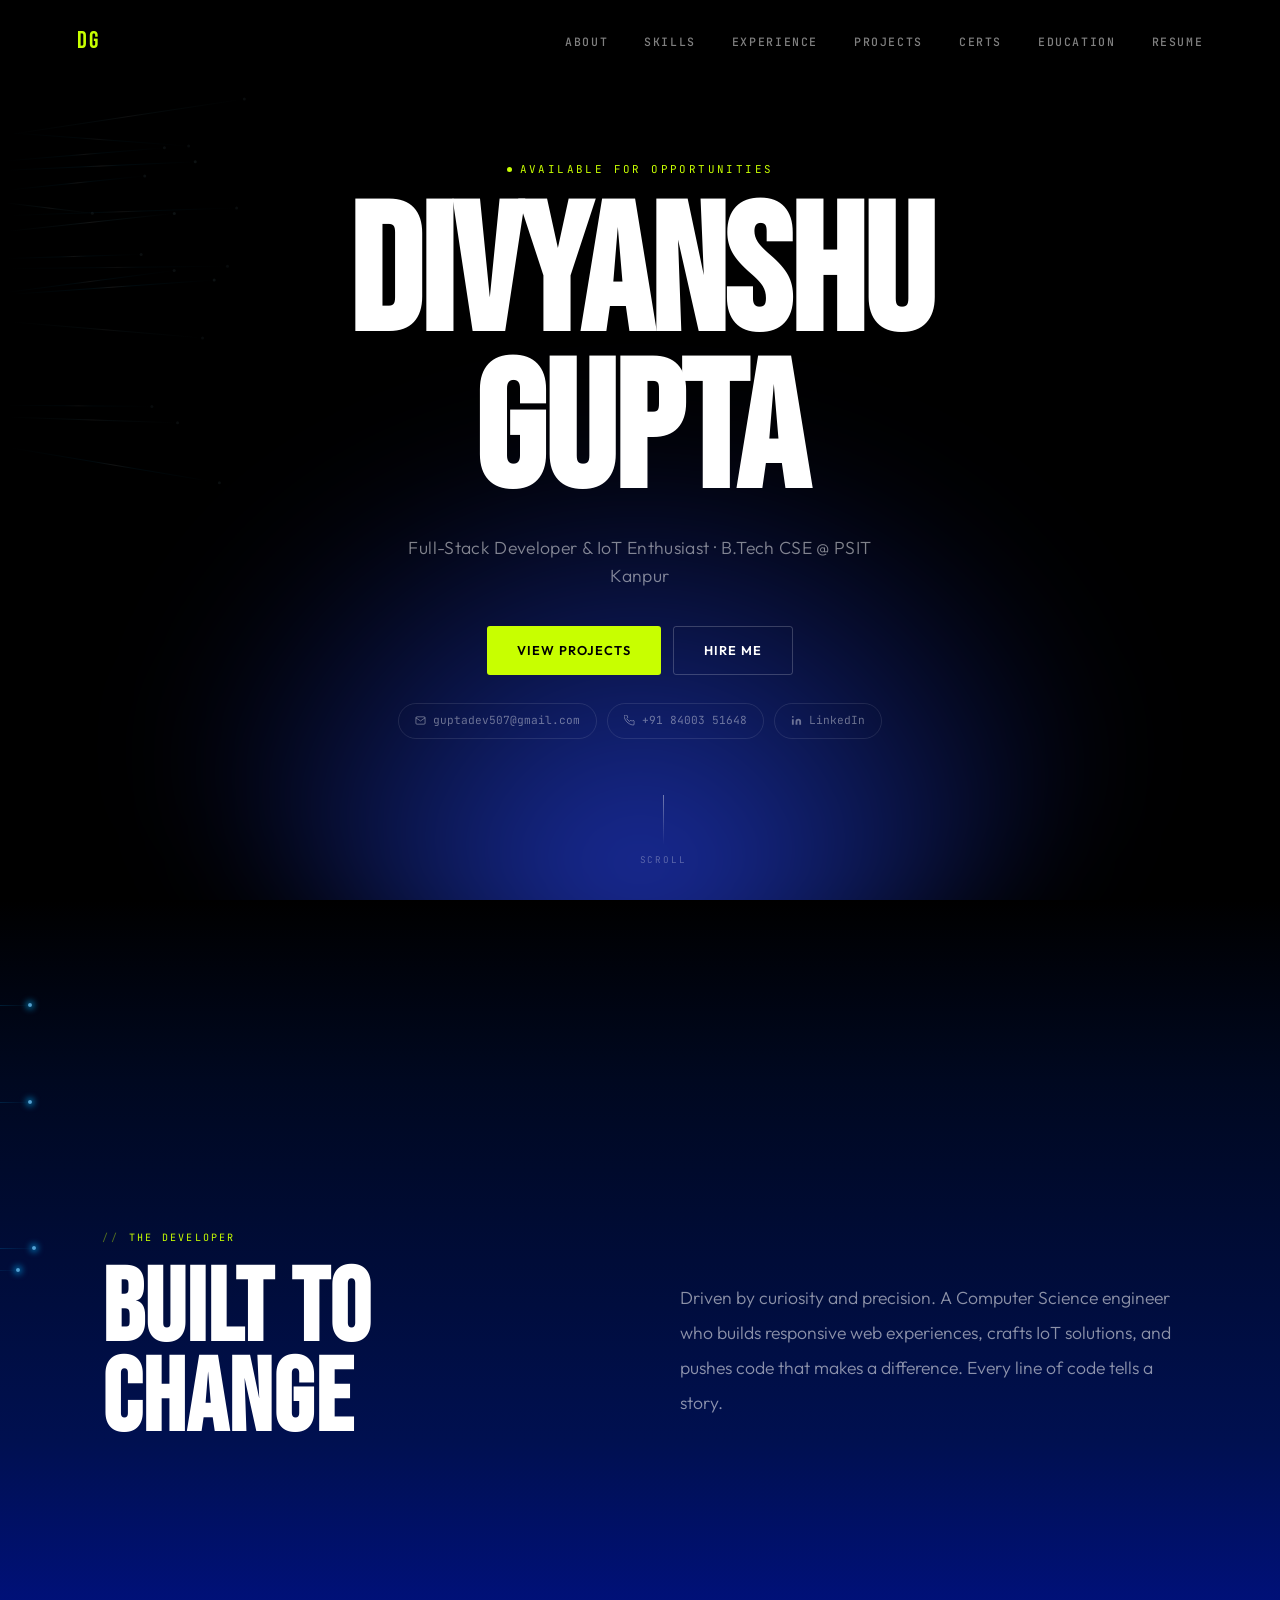
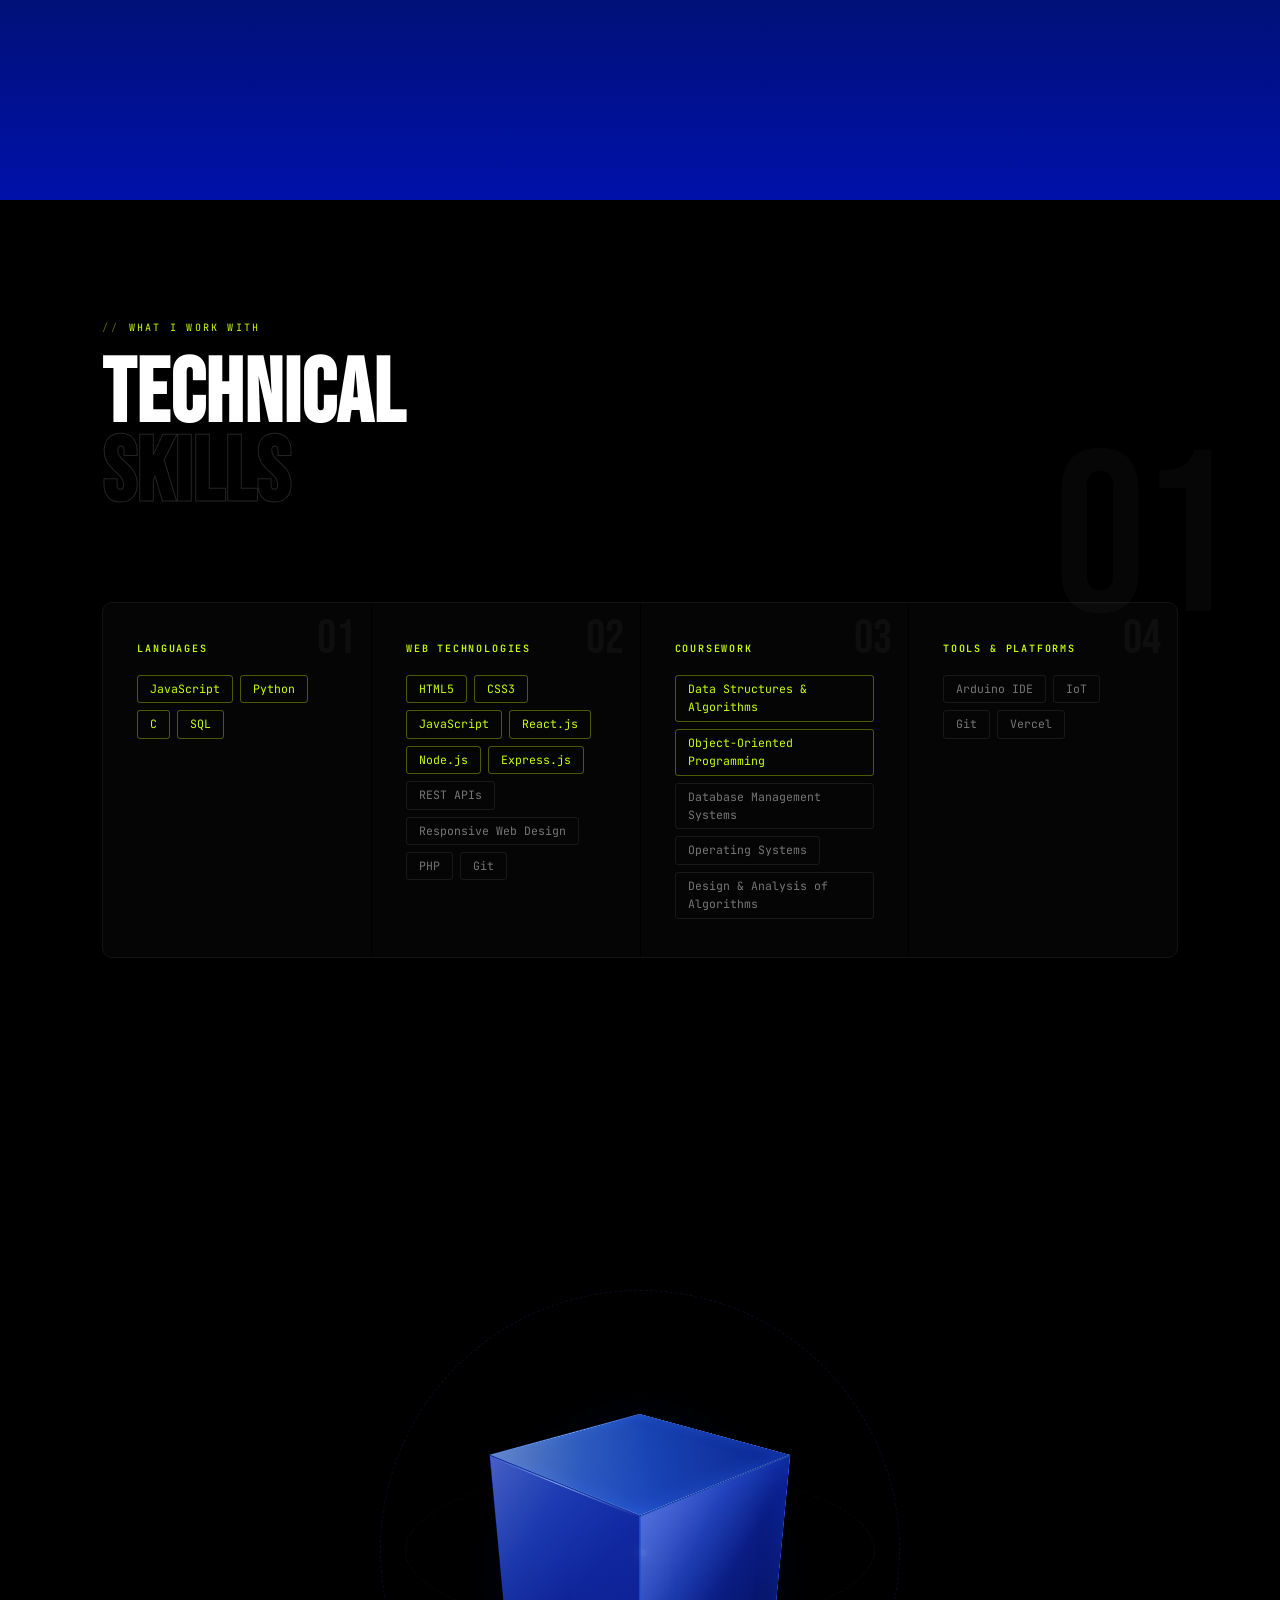
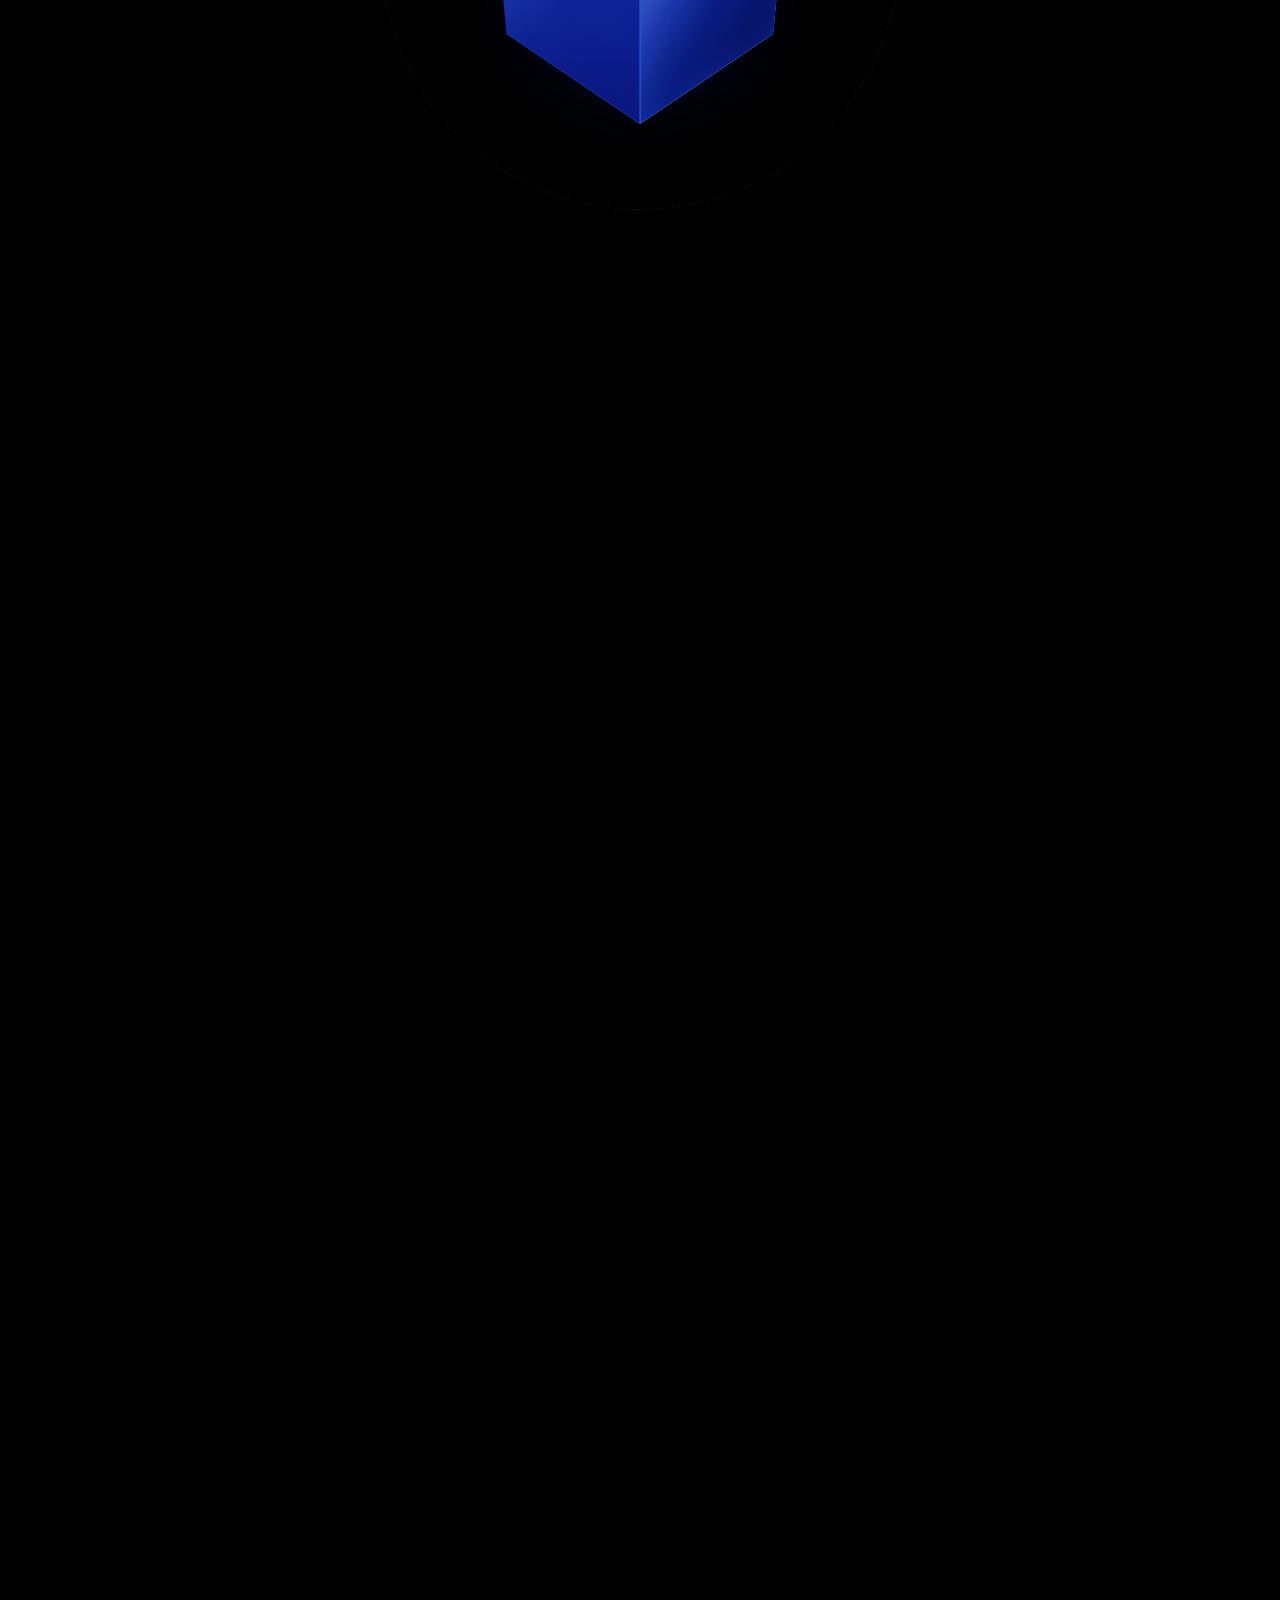
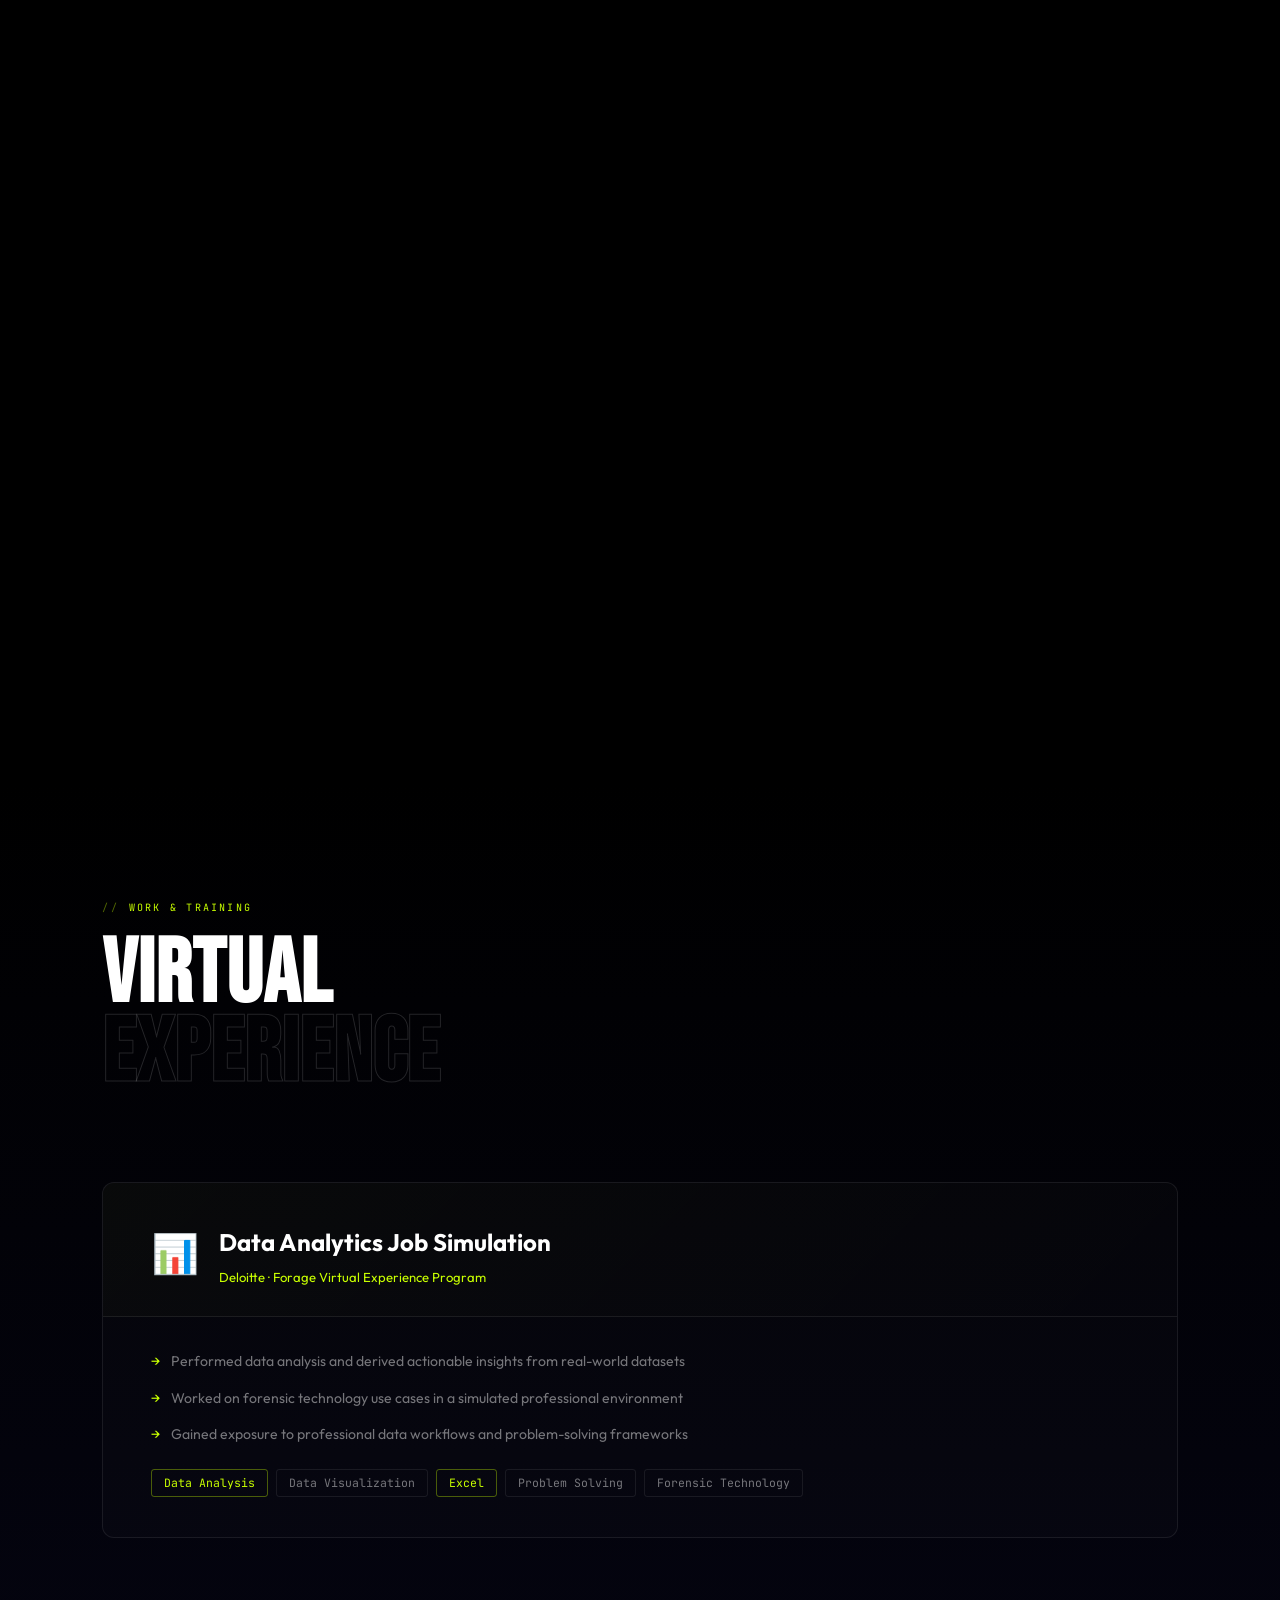
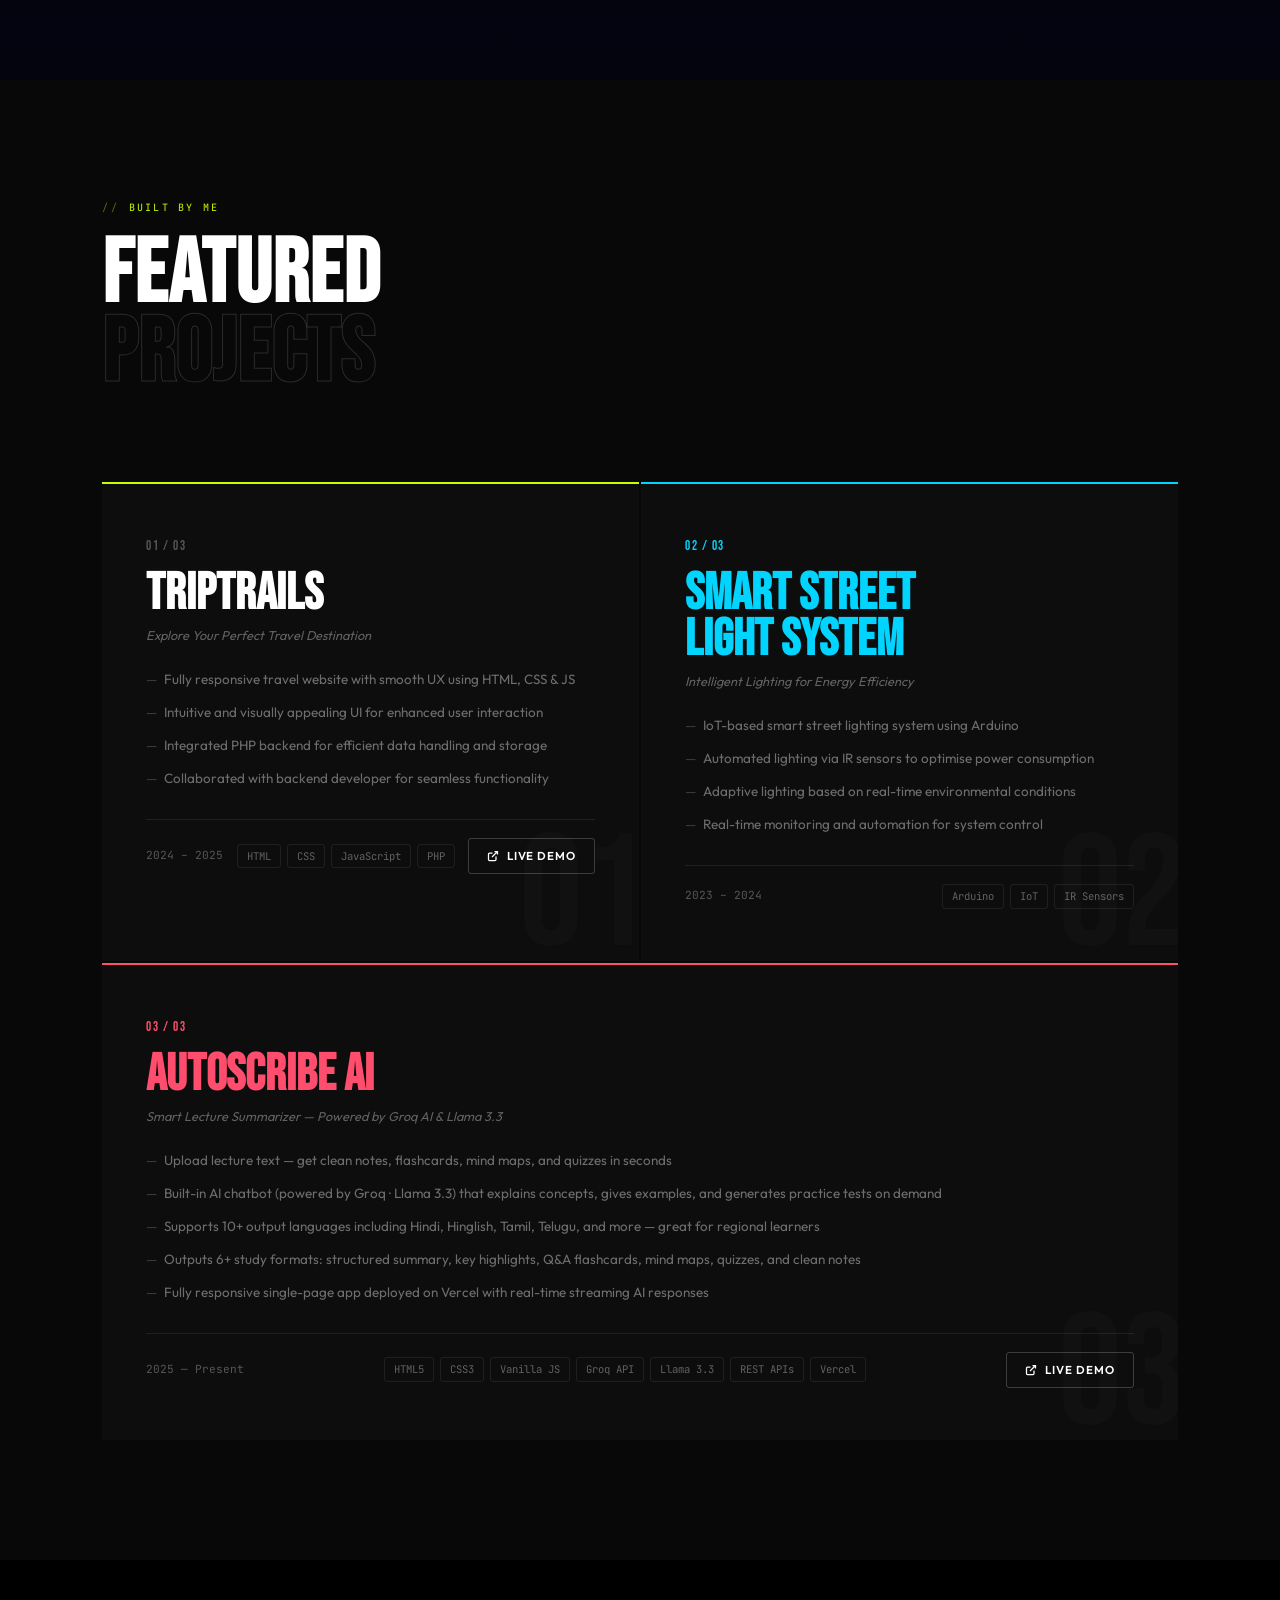
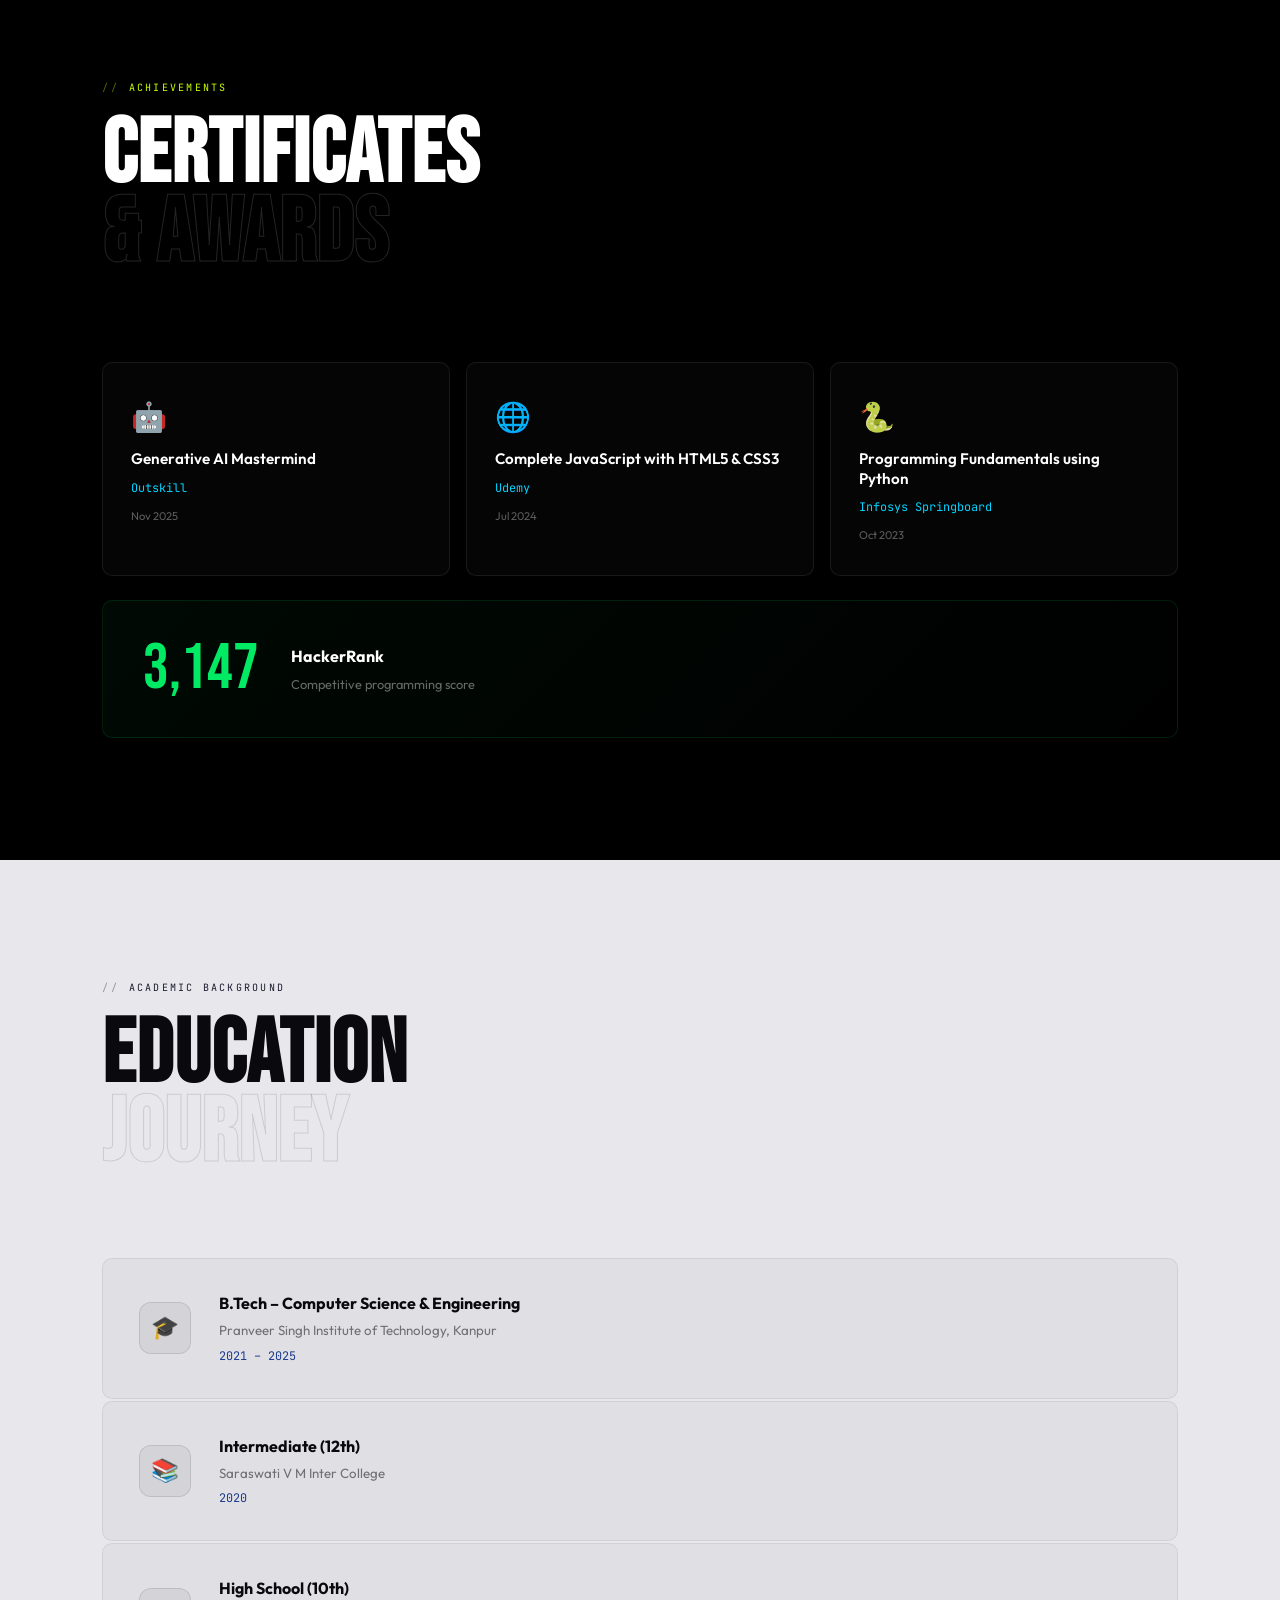
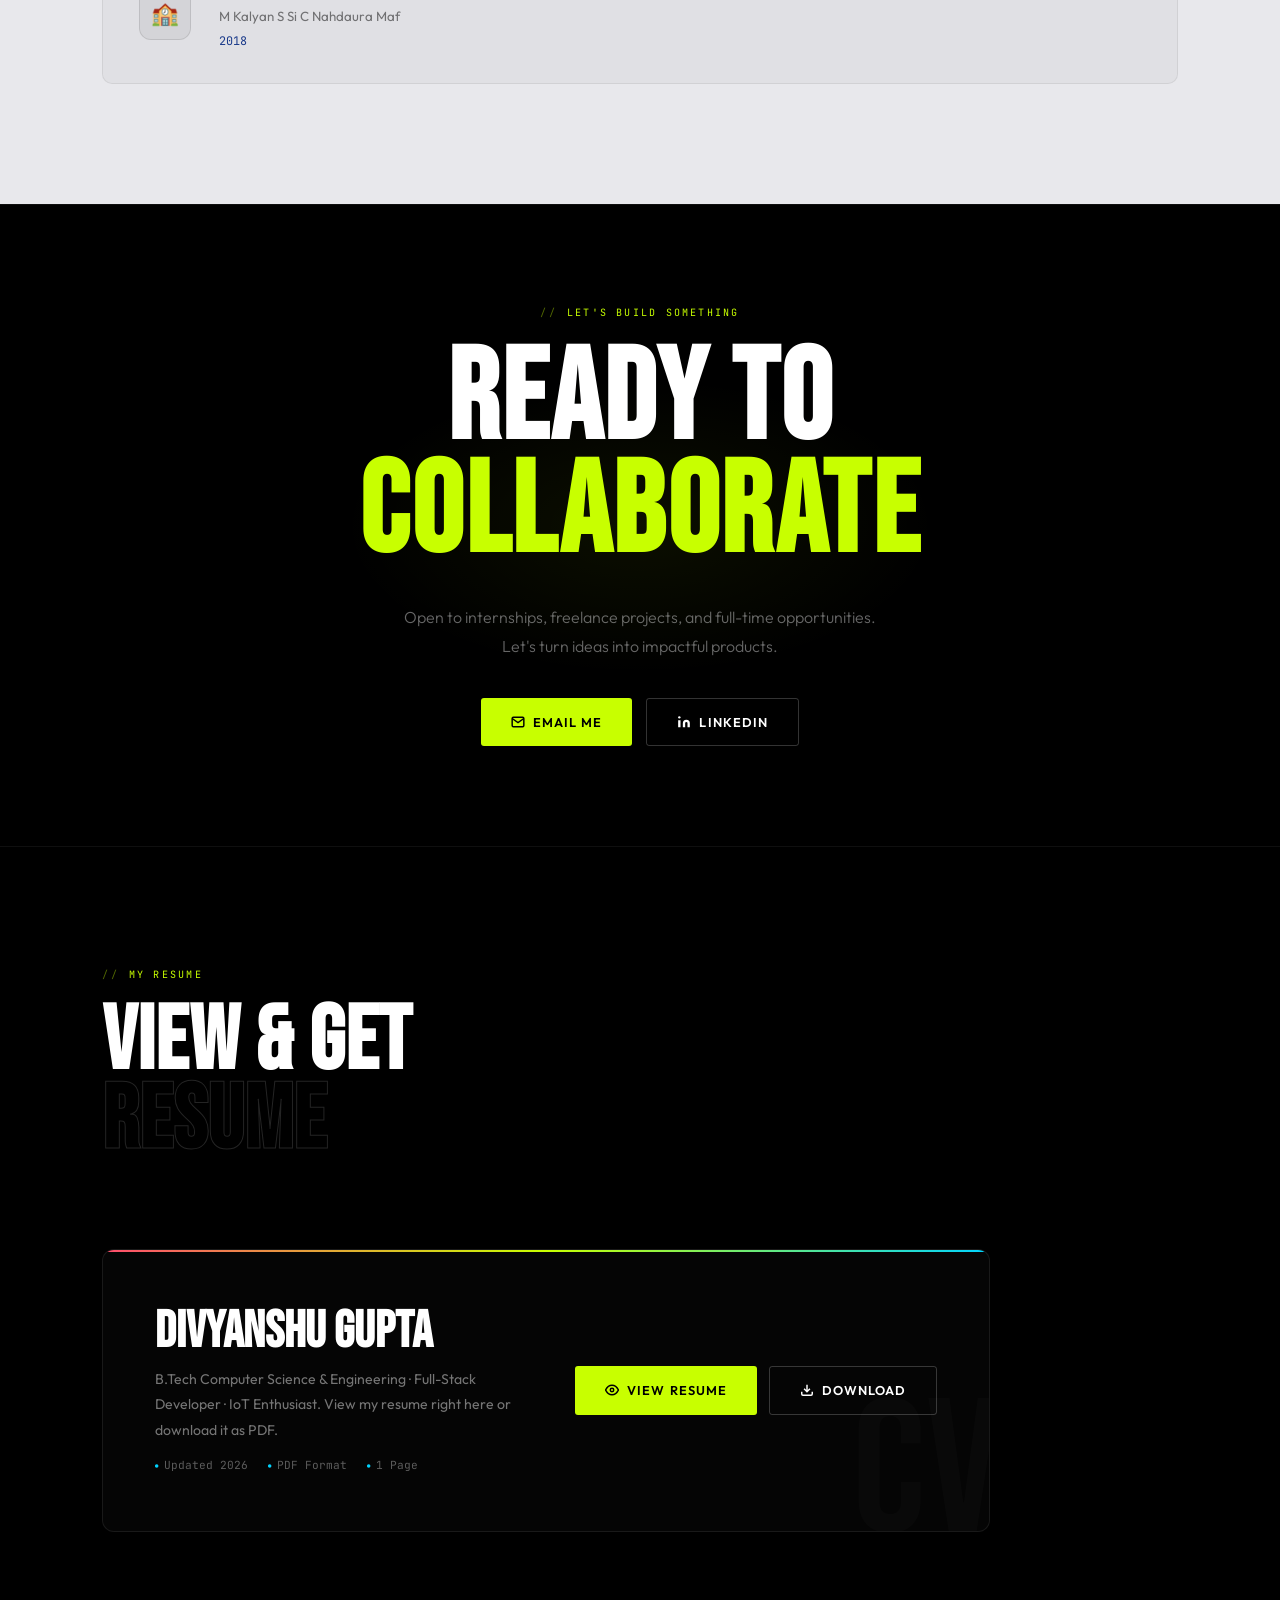
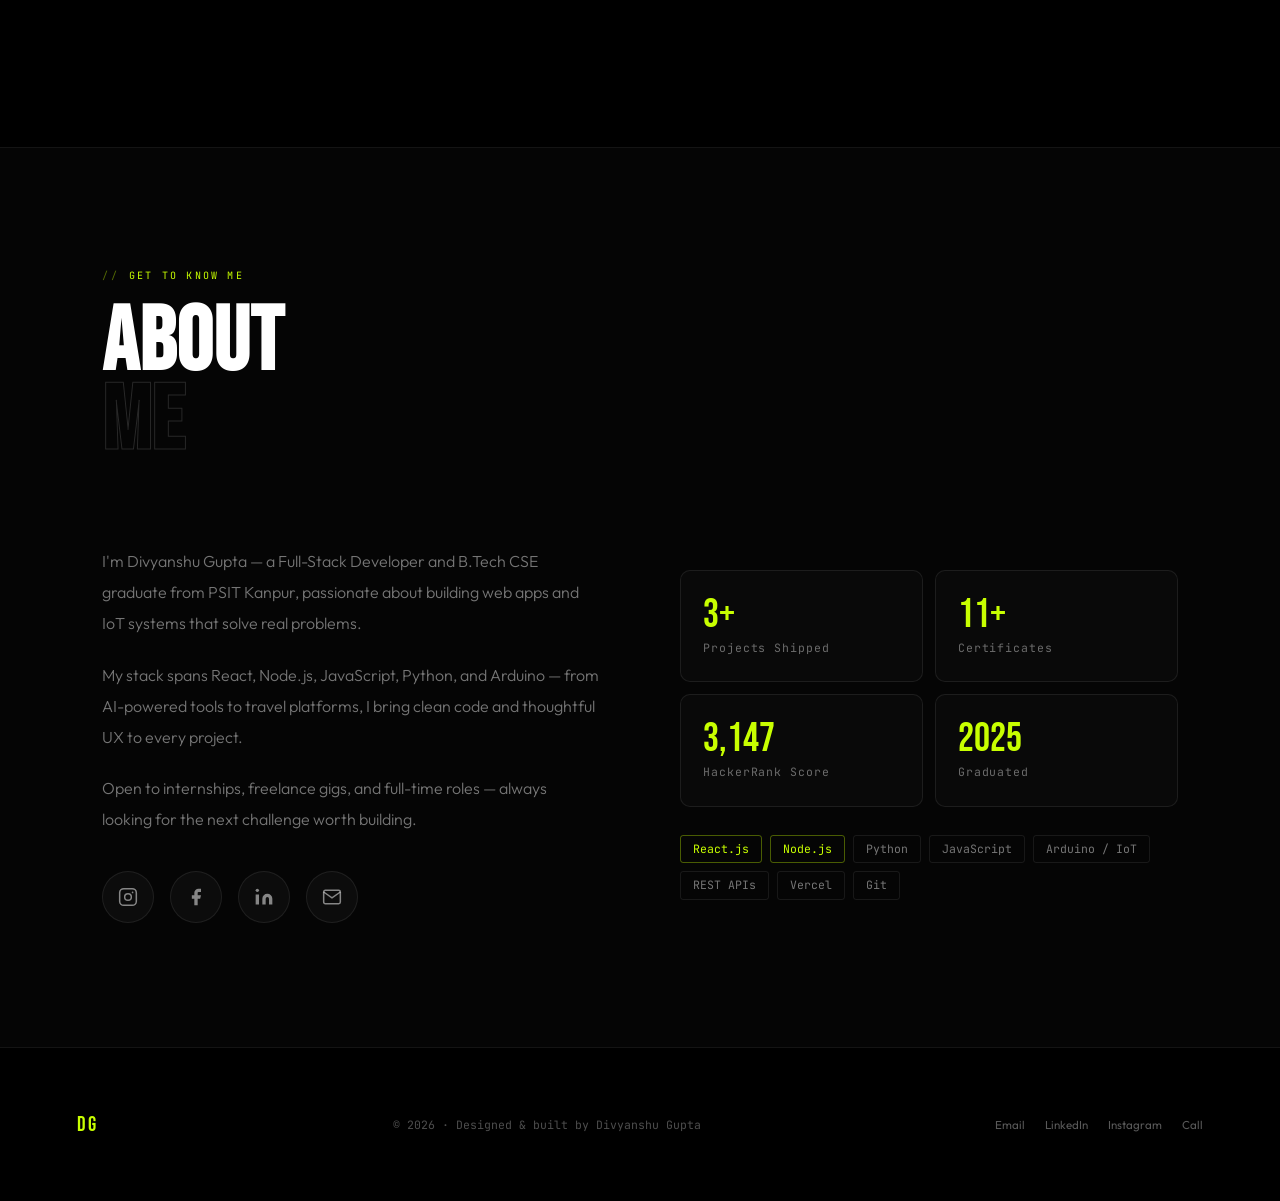
==== commit 7158c8cc: "Update index.html" ====
--- a/index.html
+++ b/index.html
@@ -576,7 +576,7 @@
           <div class="about-stat-label">Projects Shipped</div>
         </div>
         <div class="about-stat">
-          <div class="about-stat-num">4+</div>
+          <div class="about-stat-num">11+</div>
           <div class="about-stat-label">Certificates</div>
         </div>
         <div class="about-stat">
--- a/styles.css
+++ b/styles.css
@@ -22,31 +22,7 @@
   -webkit-font-smoothing: antialiased;
 }
 
-/* ════════════════════════════════════
-   CURSOR (desktop only)
-════════════════════════════════════ */
-/* Custom cursor only on devices that support hover */
-@media (hover: hover) {
-  * { cursor: none; }
-}
-@media (hover: none) { * { cursor: auto; } }
-.custom-cursor {
-  position: fixed; width: 20px; height: 20px;
-  border: 1.5px solid rgba(200,255,0,0.7);
-  border-radius: 50%;
-  pointer-events: none; z-index: 10000;
-  transform: translate(-50%,-50%);
-  transition: width .22s cubic-bezier(.25,.8,.25,1),
-              height .22s cubic-bezier(.25,.8,.25,1),
-              border-color .22s, background .22s;
-  background: transparent;
-}
-.custom-cursor.expand {
-  width: 44px; height: 44px;
-  border-color: rgba(200,255,0,0.9);
-  background: rgba(200,255,0,0.06);
-}
-@media (hover: none) { .custom-cursor { display: none; } }
+/* Default system cursor — no overrides */
 
 /* Disable text selection globally */
 body, * {
@@ -354,10 +330,10 @@
   position: relative; transform-style: preserve-3d;
   animation: cubeRotate 14s linear infinite;
 }
-/* Starting angle: X=-30deg (isometric top view like video), Y starts at 30deg */
+/* Starting angle: classic isometric 3/4 view */
 @keyframes cubeRotate {
-  0%   { transform: rotateX(-30deg) rotateY(30deg); }
-  100% { transform: rotateX(-30deg) rotateY(390deg); }
+  0%   { transform: rotateX(-25deg) rotateY(45deg); }
+  100% { transform: rotateX(-25deg) rotateY(405deg); }
 }
 
 /* Faces — deep blue metallic like video */
@@ -671,6 +647,13 @@
   padding: 3px 9px; border-radius: 3px; font-size: .66rem;
   border: 1px solid var(--border); color: rgba(255,255,255,.35);
   font-family: 'JetBrains Mono', monospace;
+  transition: all .2s ease; display: inline-block;
+}
+.s-tag:hover {
+  border-color: rgba(200,255,0,.4);
+  color: var(--accent);
+  transform: translateY(-2px);
+  background: rgba(200,255,0,.04);
 }
 .proj-bg-n {
   position: absolute; bottom: -16px; right: -8px;
@@ -777,6 +760,80 @@
 }
 .resume-meta span::before { content: '●'; color: var(--accent3); font-size: .35rem; }
 .resume-btns { display: flex; gap: 12px; flex-shrink: 0; flex-wrap: wrap; }
+
+/* ════════════════════════════════════
+   ABOUT SECTION
+════════════════════════════════════ */
+#about { background: #000; }
+.about-wrap {
+  display: grid;
+  grid-template-columns: 1fr 1fr;
+  gap: 80px; align-items: center; width: 100%;
+  margin-top: 60px;
+}
+.about-text p {
+  font-size: clamp(.88rem, 1.4vw, 1rem);
+  color: rgba(255,255,255,.45); line-height: 1.95;
+  font-weight: 300; margin-bottom: 20px;
+}
+.about-text p:last-child { margin-bottom: 0; }
+.about-socials {
+  display: flex; gap: 16px; margin-top: 36px; flex-wrap: wrap;
+}
+.social-icon {
+  width: 52px; height: 52px; border-radius: 50%;
+  border: 1px solid var(--border);
+  display: flex; align-items: center; justify-content: center;
+  background: rgba(255,255,255,.03);
+  color: rgba(255,255,255,.5);
+  text-decoration: none;
+  transition: all .25s ease;
+  position: relative; overflow: hidden;
+}
+.social-icon svg { width: 20px; height: 20px; position: relative; z-index: 1; }
+.social-icon::before {
+  content: '';
+  position: absolute; inset: 0; border-radius: 50%;
+  background: var(--accent-social, var(--accent));
+  opacity: 0;
+  transform: scale(0.4);
+  transition: opacity .25s ease, transform .25s ease;
+}
+.social-icon:hover { border-color: transparent; color: #000; transform: translateY(-3px); box-shadow: 0 10px 28px rgba(0,0,0,.5); }
+.social-icon:hover::before { opacity: 1; transform: scale(1); }
+.social-icon.fb { --accent-social: #1877f2; }
+.social-icon.fb:hover { color: #fff; }
+.social-icon.tw { --accent-social: #000; border-color: rgba(255,255,255,.2); }
+.social-icon.tw:hover { color: #fff; }
+.social-icon.ig { --accent-social: #e1306c; }
+.social-icon.ig:hover { color: #fff; }
+.social-icon.li { --accent-social: #0077b5; }
+.social-icon.li:hover { color: #fff; }
+.social-icon.gh { --accent-social: #333; }
+.social-icon.gh:hover { color: #fff; }
+
+.about-image-side {
+  display: flex; flex-direction: column; gap: 20px; align-items: flex-start;
+}
+.about-stat-cards {
+  display: grid; grid-template-columns: 1fr 1fr; gap: 12px; width: 100%;
+}
+.about-stat {
+  padding: 24px 22px; border: 1px solid var(--border); border-radius: 10px;
+  background: rgba(255,255,255,.02); transition: all .25s;
+}
+.about-stat:hover { border-color: rgba(200,255,0,.25); background: rgba(255,255,255,.04); }
+.about-stat-num {
+  font-family: 'Bebas Neue', sans-serif;
+  font-size: 2.5rem; line-height: 1; color: var(--accent); margin-bottom: 4px;
+}
+.about-stat-label { font-size: .72rem; color: rgba(255,255,255,.4); font-family: 'JetBrains Mono', monospace; letter-spacing: .08em; }
+.about-tag-cloud { display: flex; flex-wrap: wrap; gap: 8px; }
+.about-tag-cloud .tag { transition: all .2s; }
+.about-tag-cloud .tag:hover { border-color: rgba(200,255,0,.35); color: var(--accent); transform: translateY(-2px); }
+@media (max-width: 900px) {
+  .about-wrap { grid-template-columns: 1fr; gap: 40px; }
+}
 
 /* ════════════════════════════════════
    FOOTER
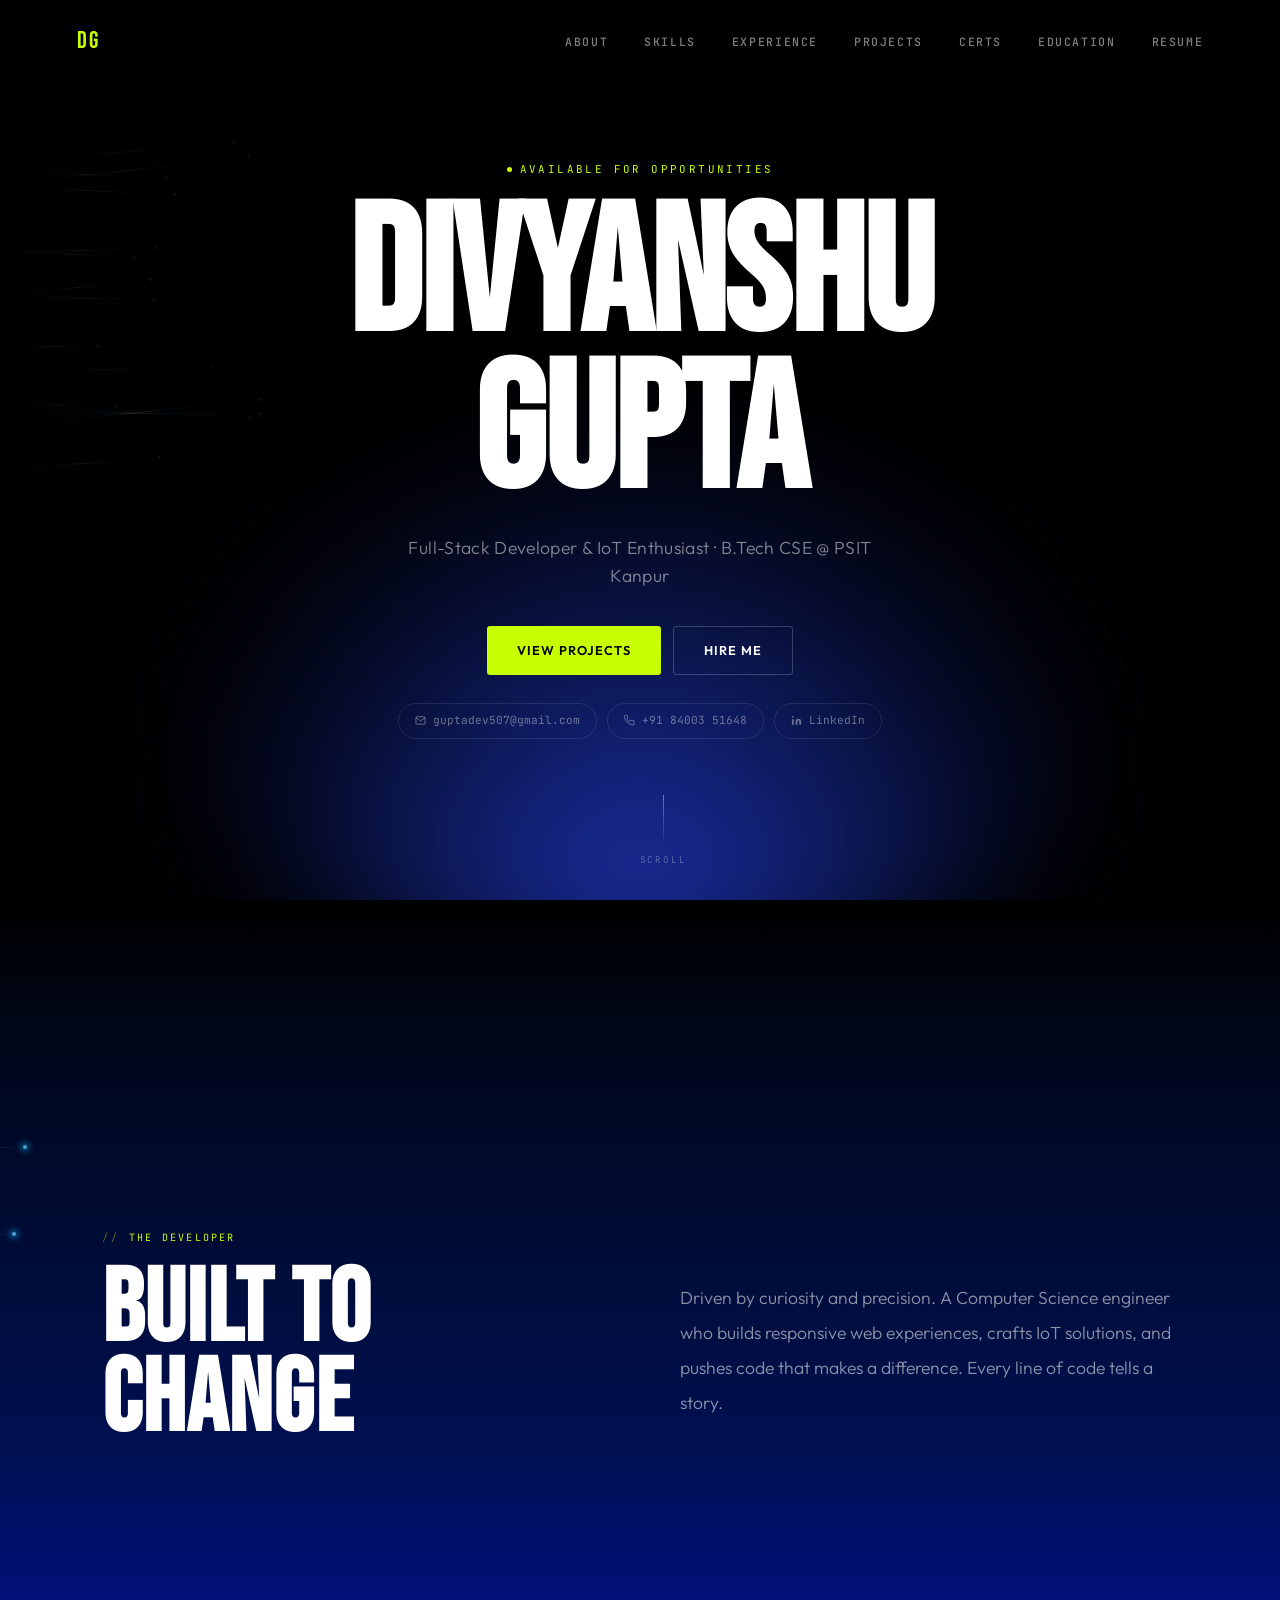
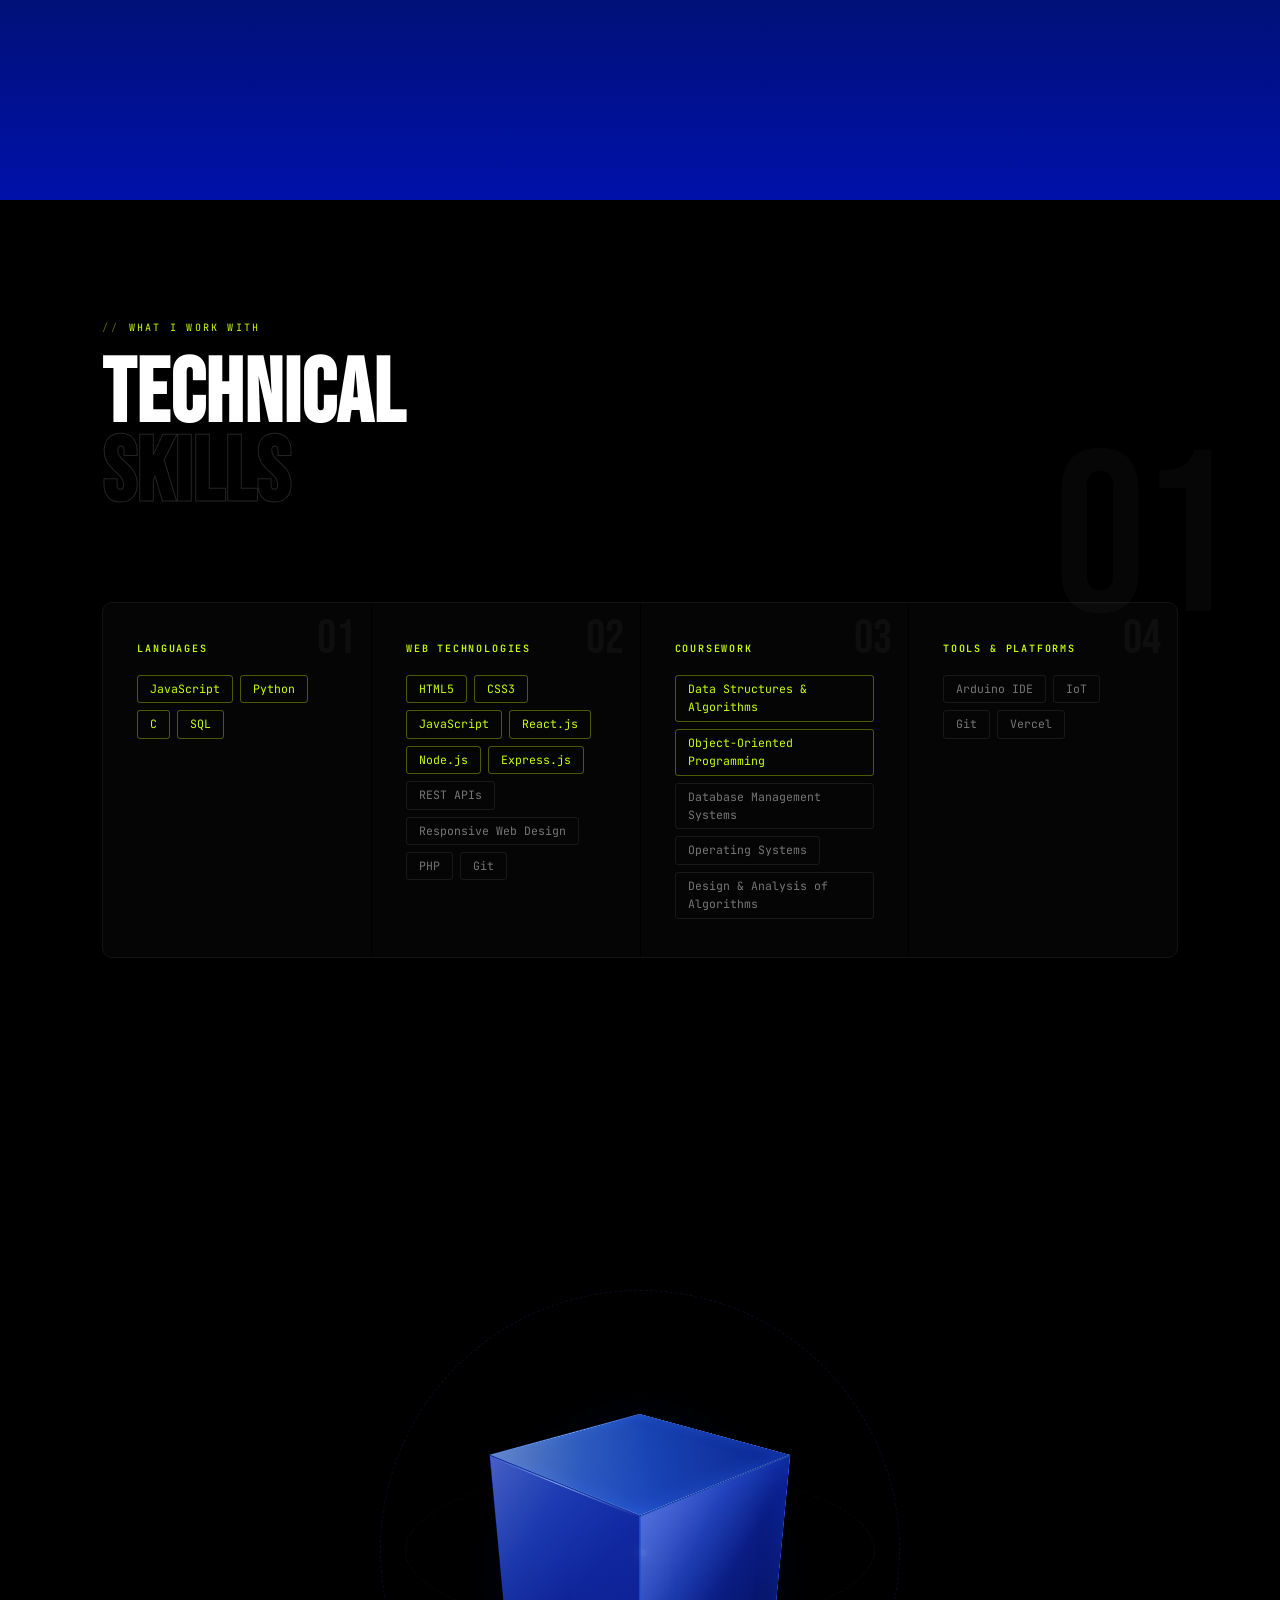
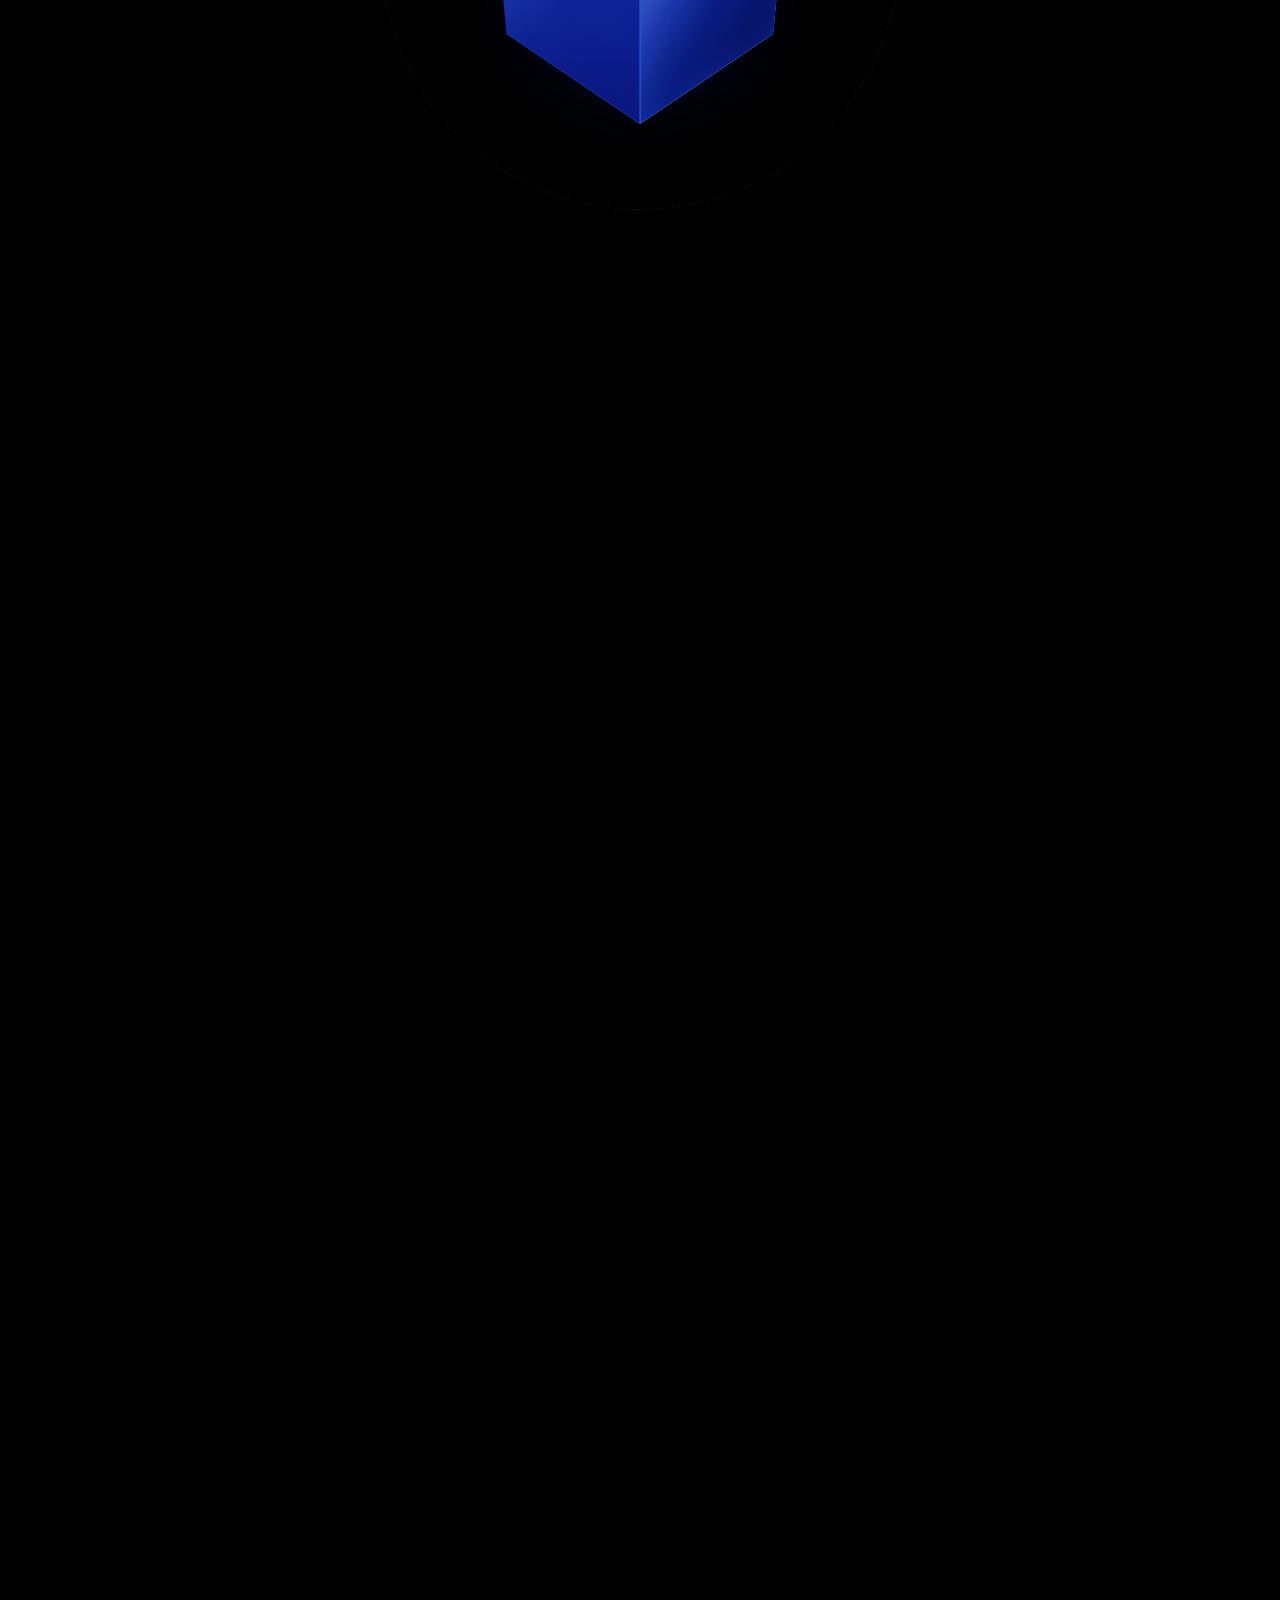
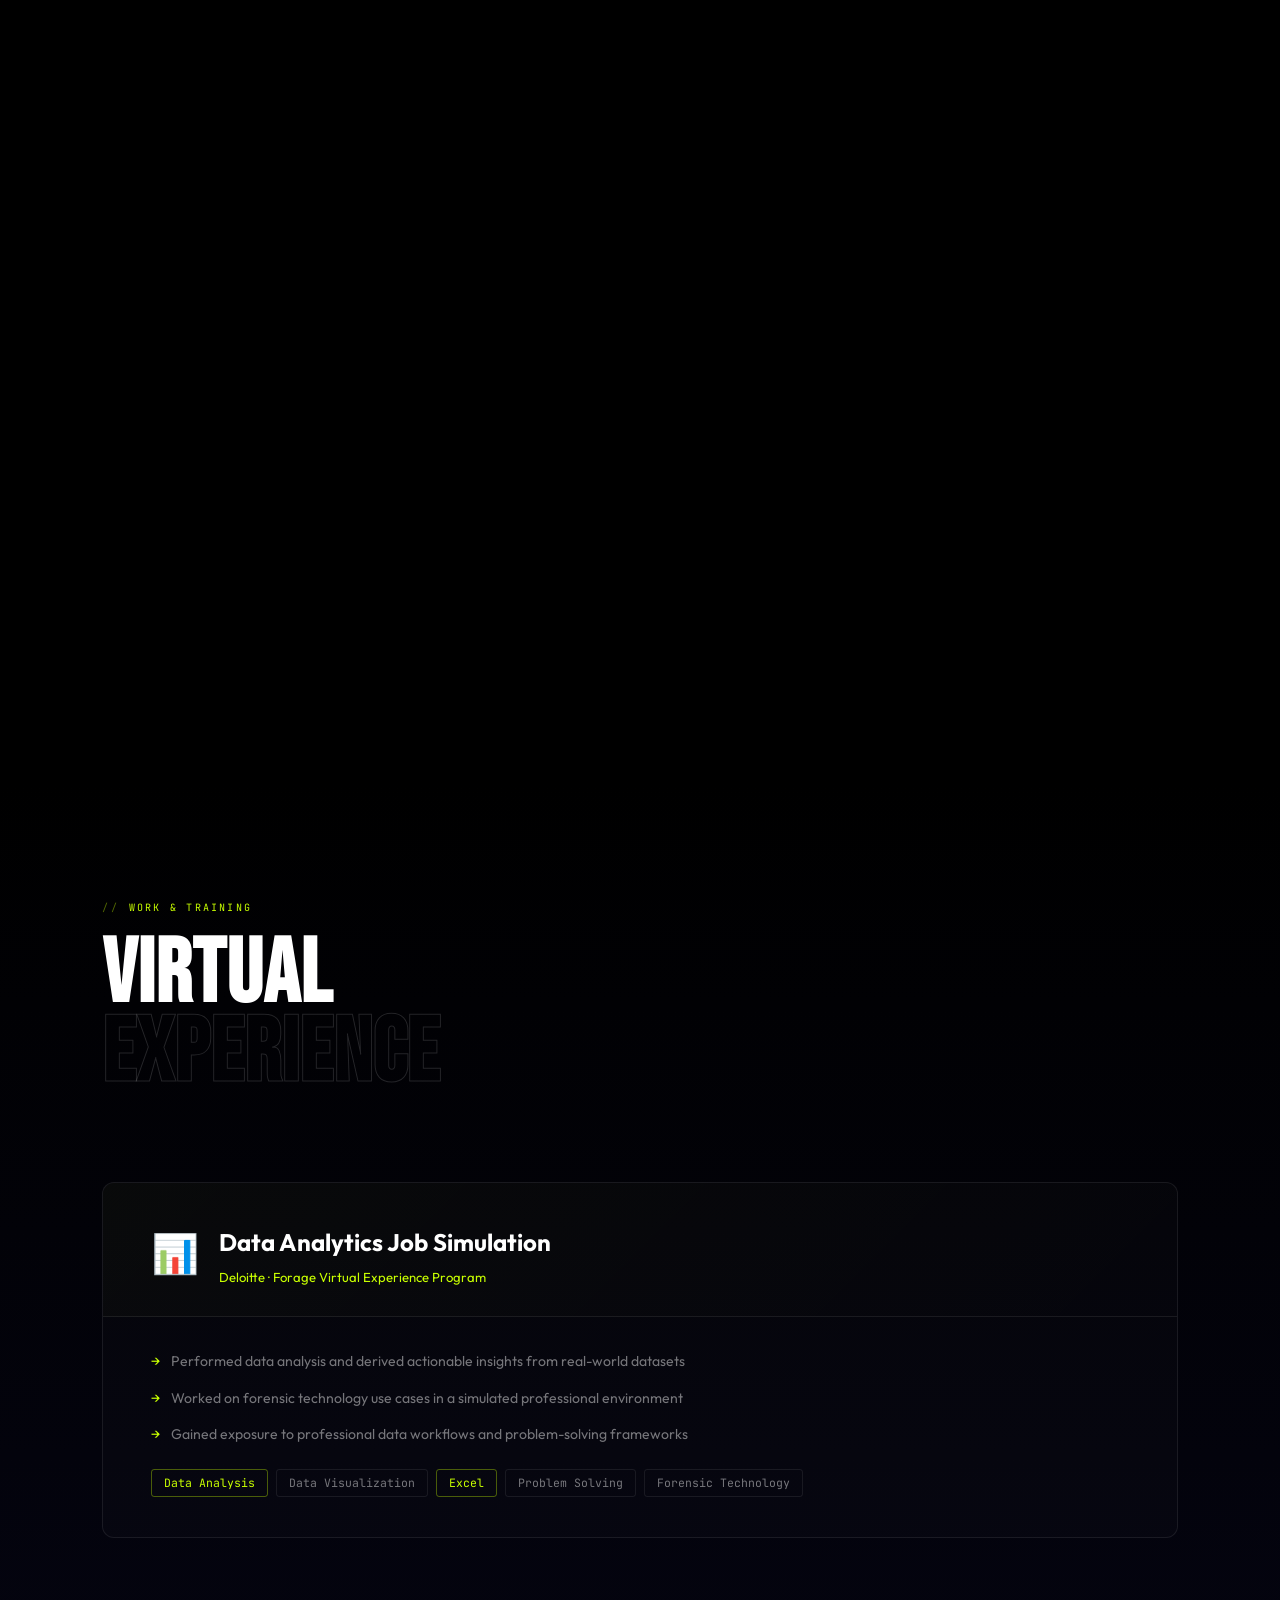
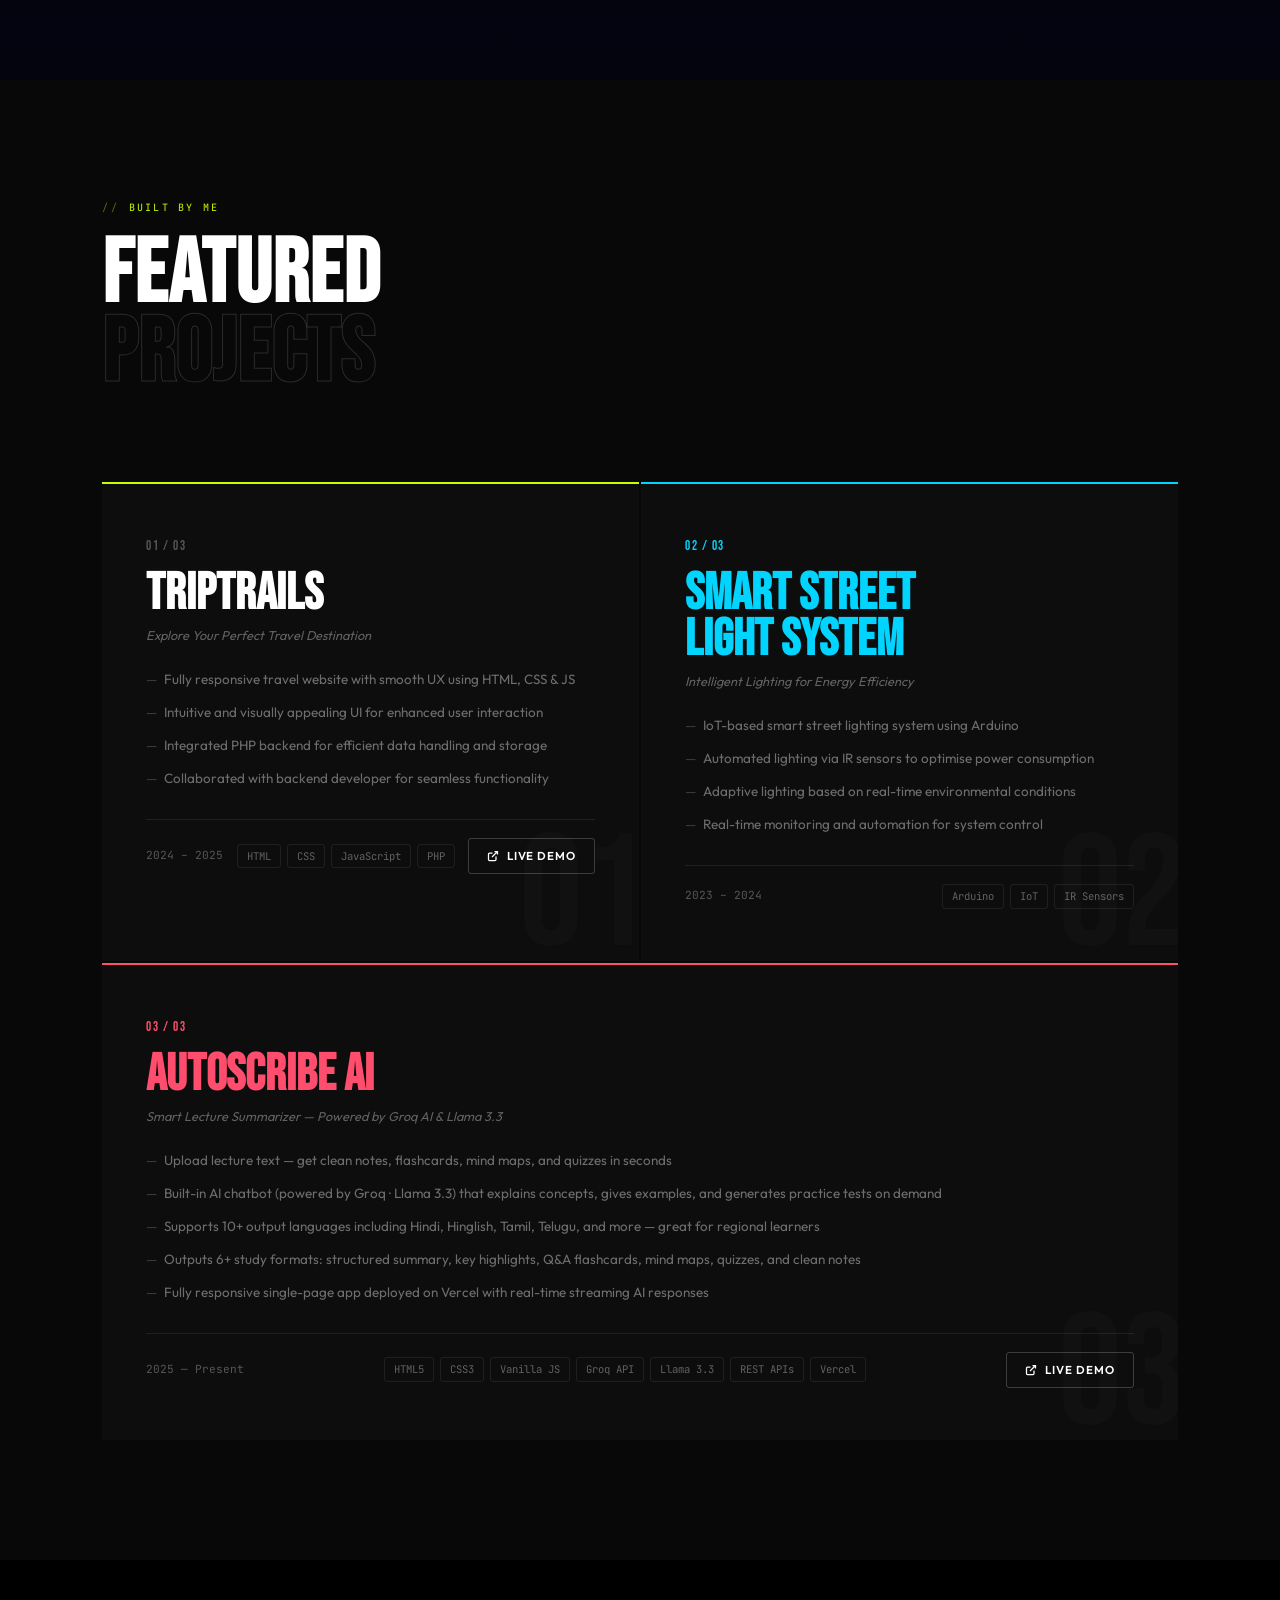
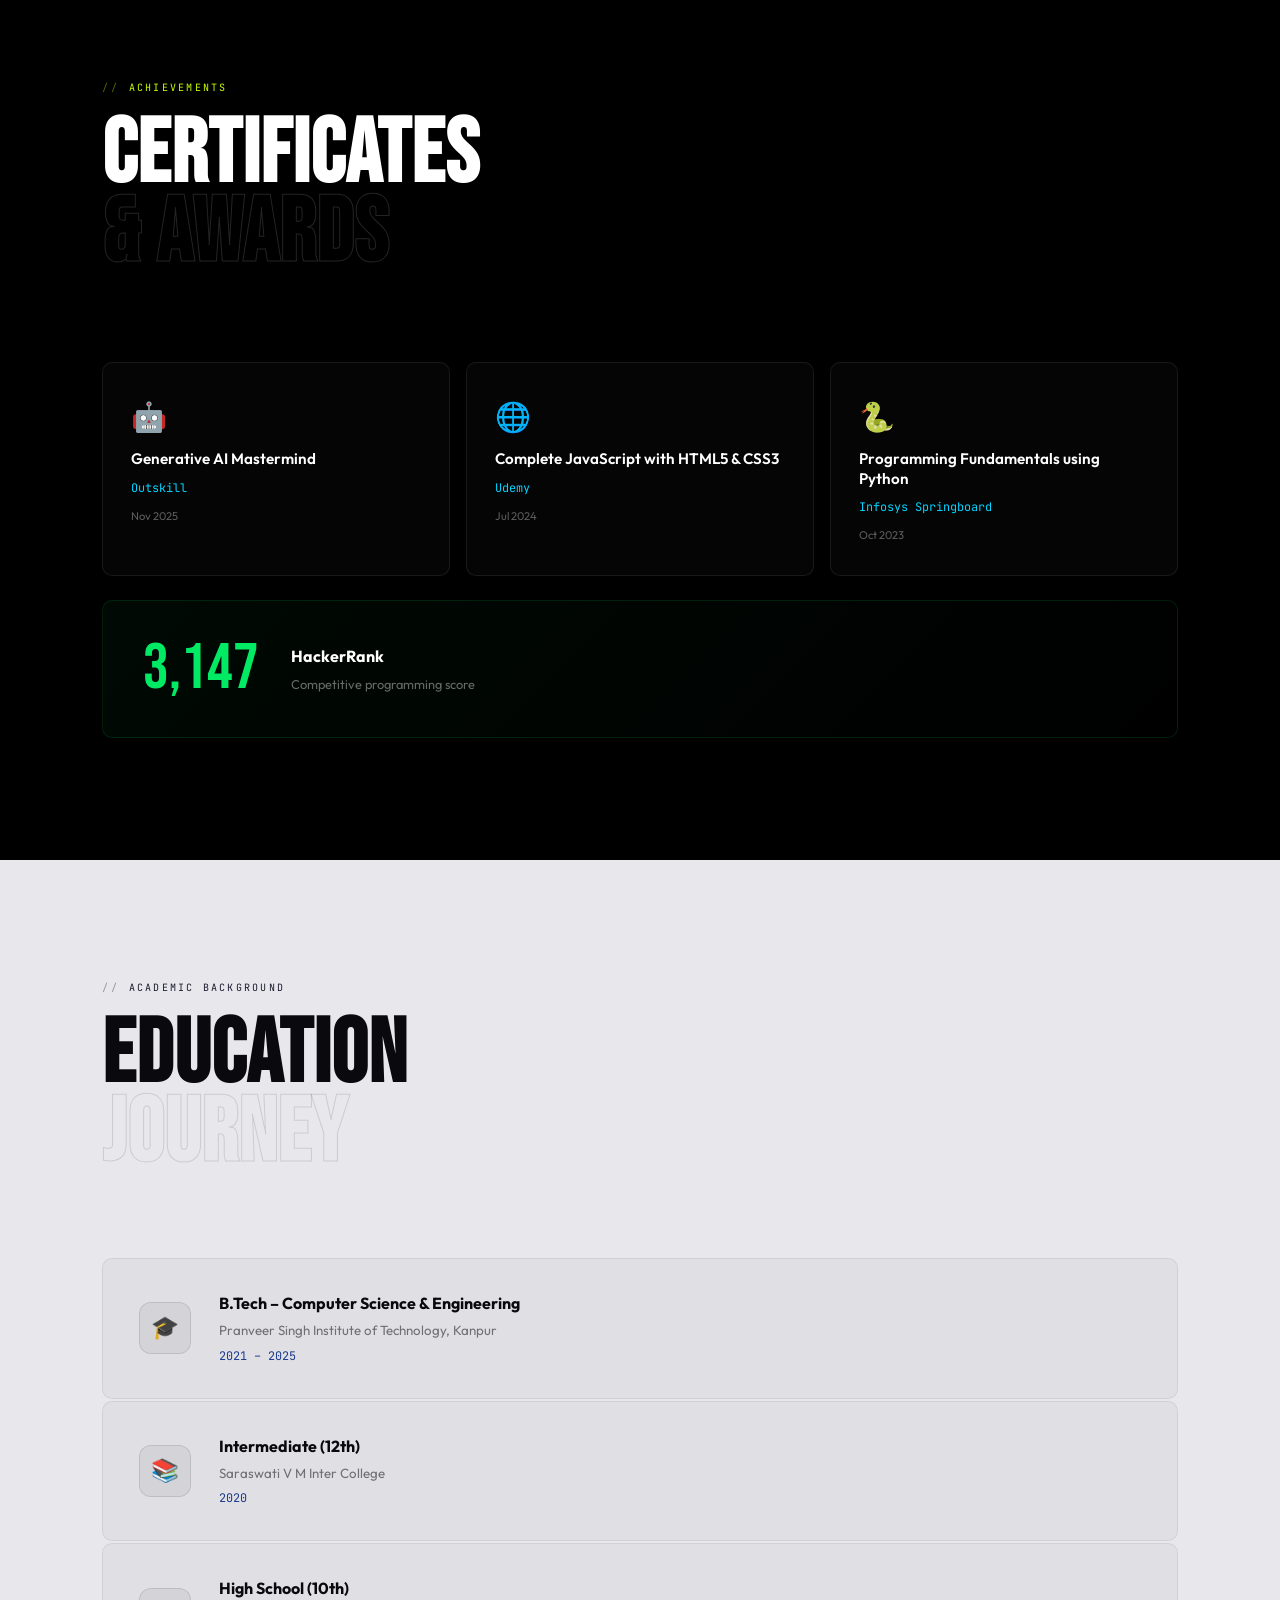
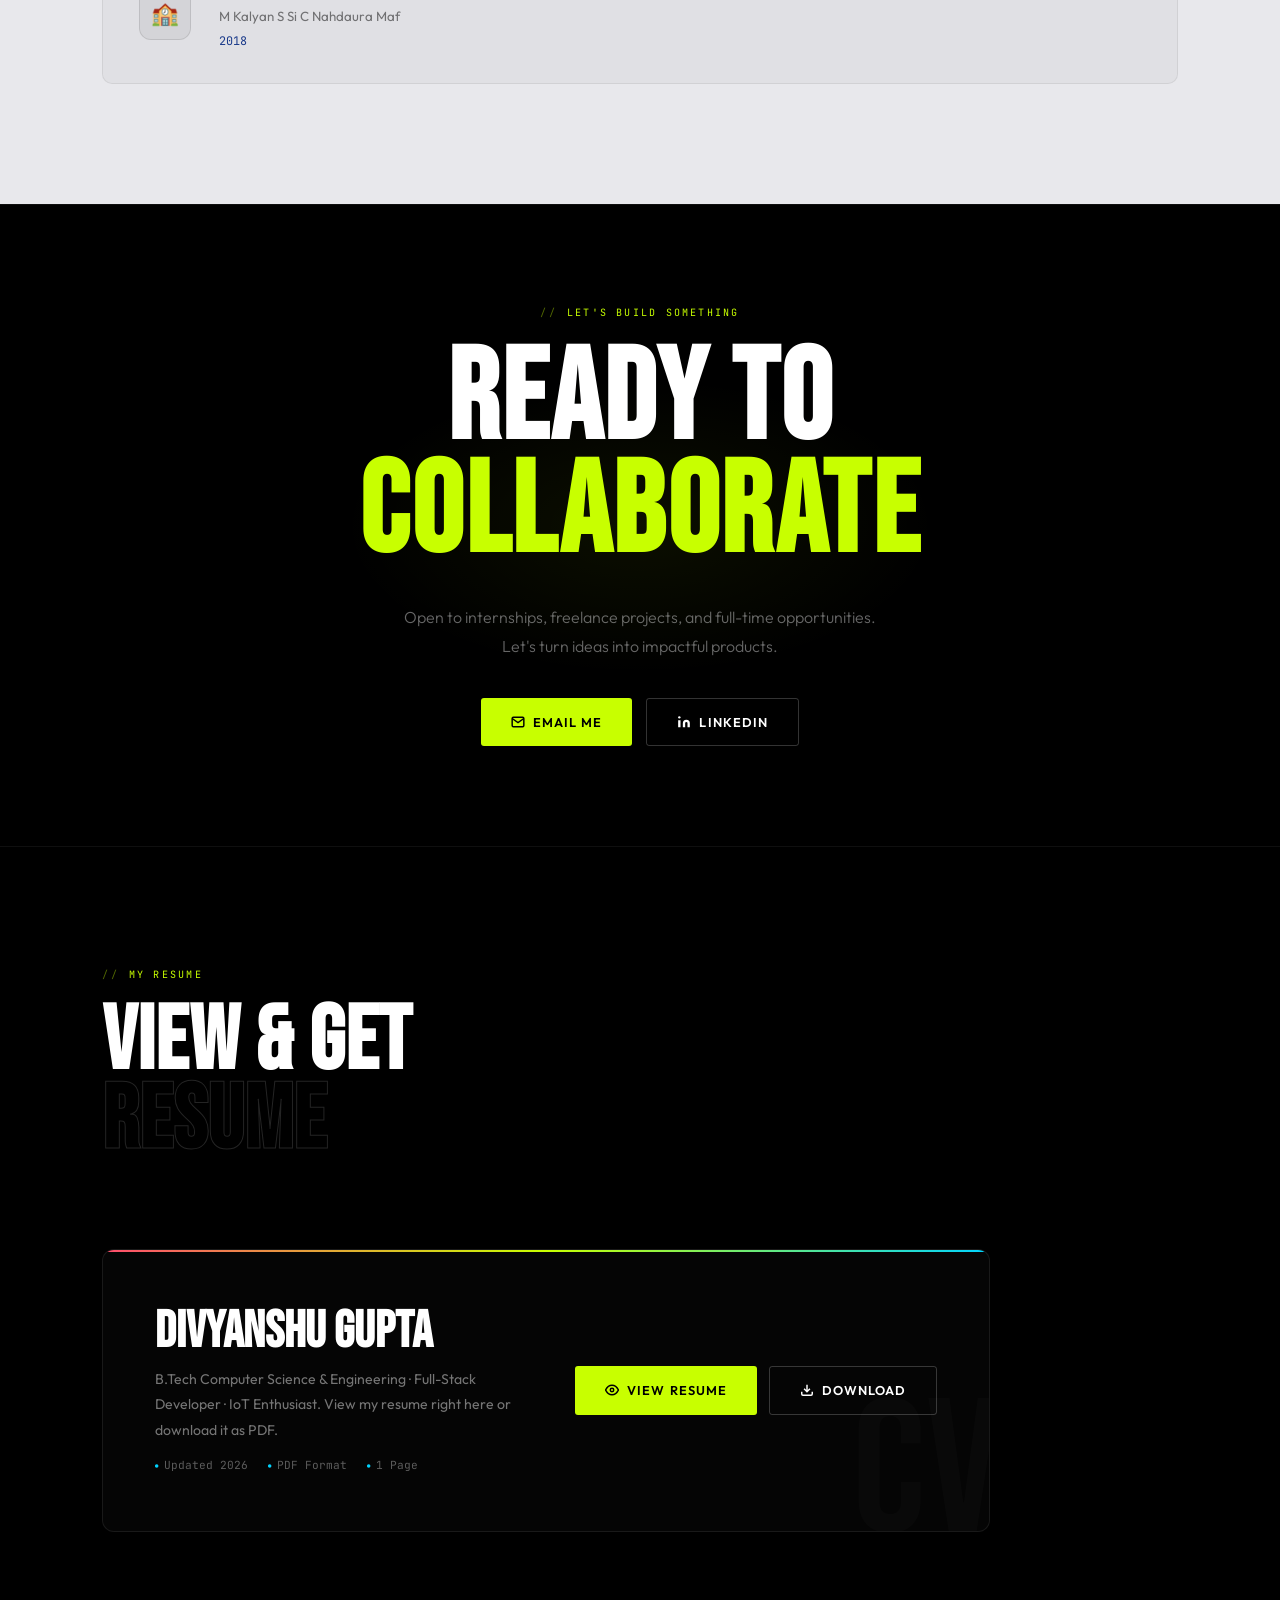
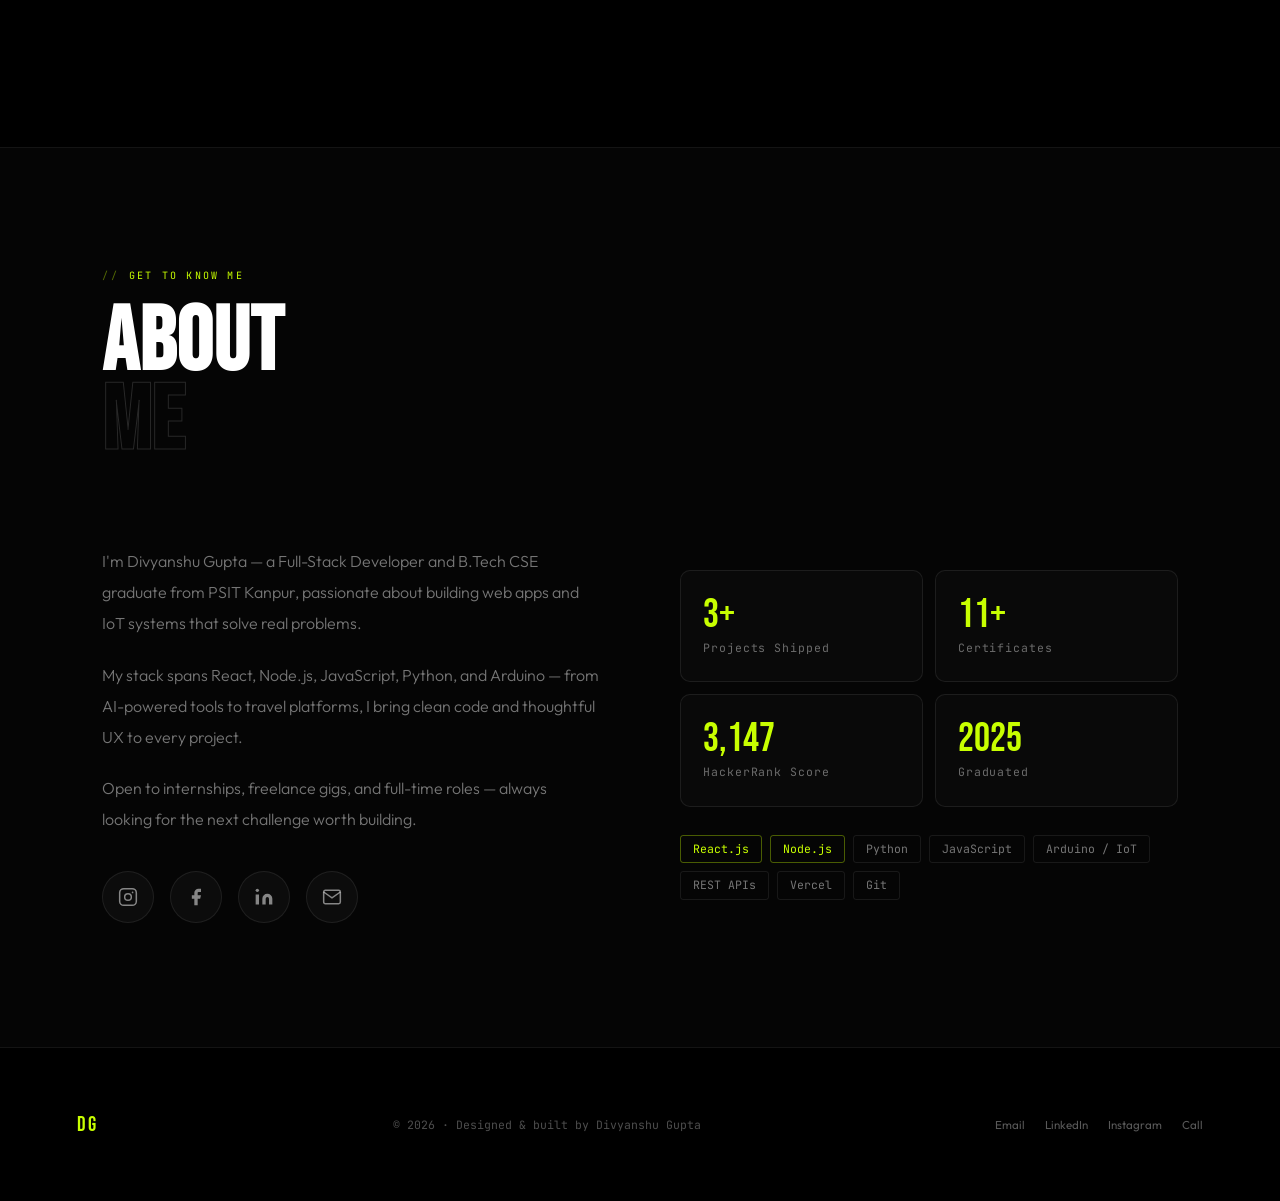
==== commit 86a45408: "Update index.html" ====
--- a/index.html
+++ b/index.html
@@ -608,7 +608,7 @@
   <p class="ft-copy">© 2026 · Designed &amp; built by Divyanshu Gupta</p>
   <div class="ft-links">
     <a href="mailto:guptadev507@gmail.com">Email</a>
-    <a href="https://www.linkedin.com/in/divyanshu-gupta-155121254/" target="_blank">LinkedIn</a>
+    <a href="https://in.linkedin.com/in/divyanshu-gupta-155121254" target="_blank">LinkedIn</a>
     <a href="https://www.instagram.com/divyanshg_85/" target="_blank">Instagram</a>
     <a href="tel:+918400351648">Call</a>
   </div>
